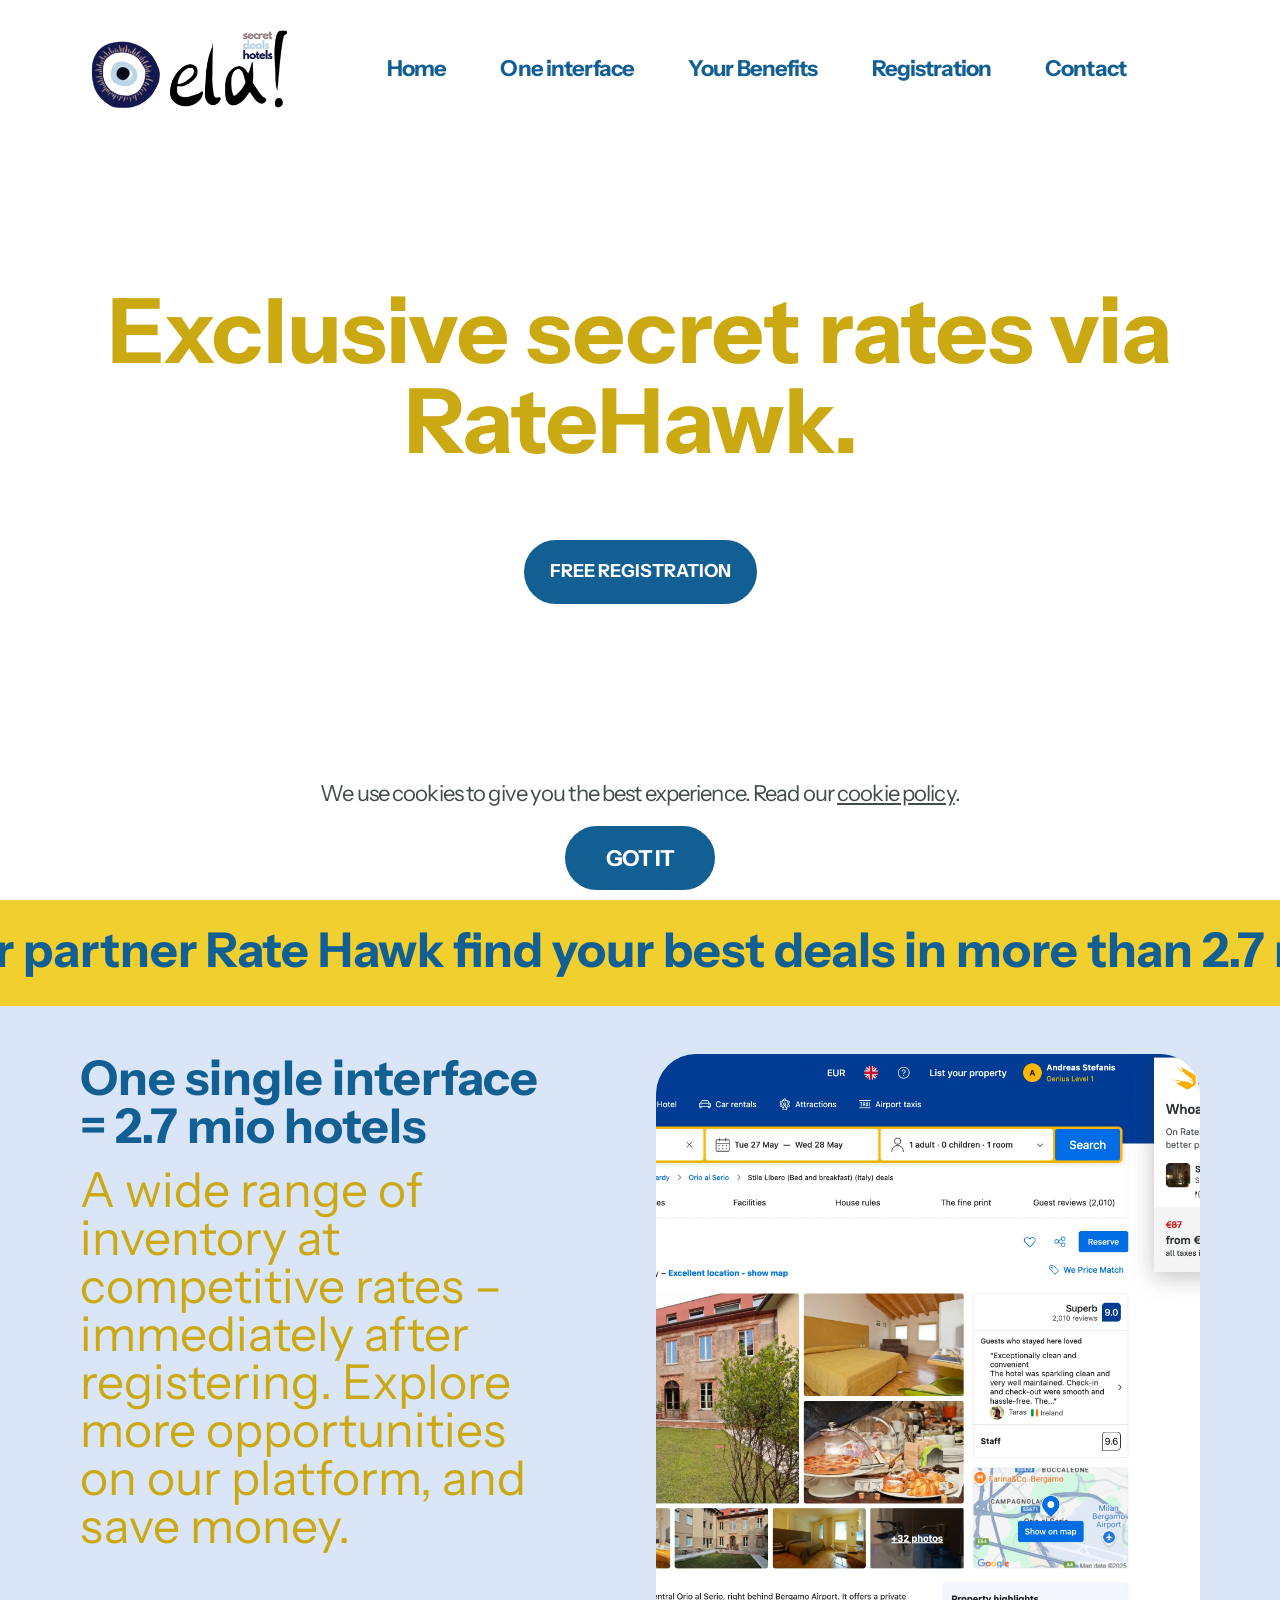
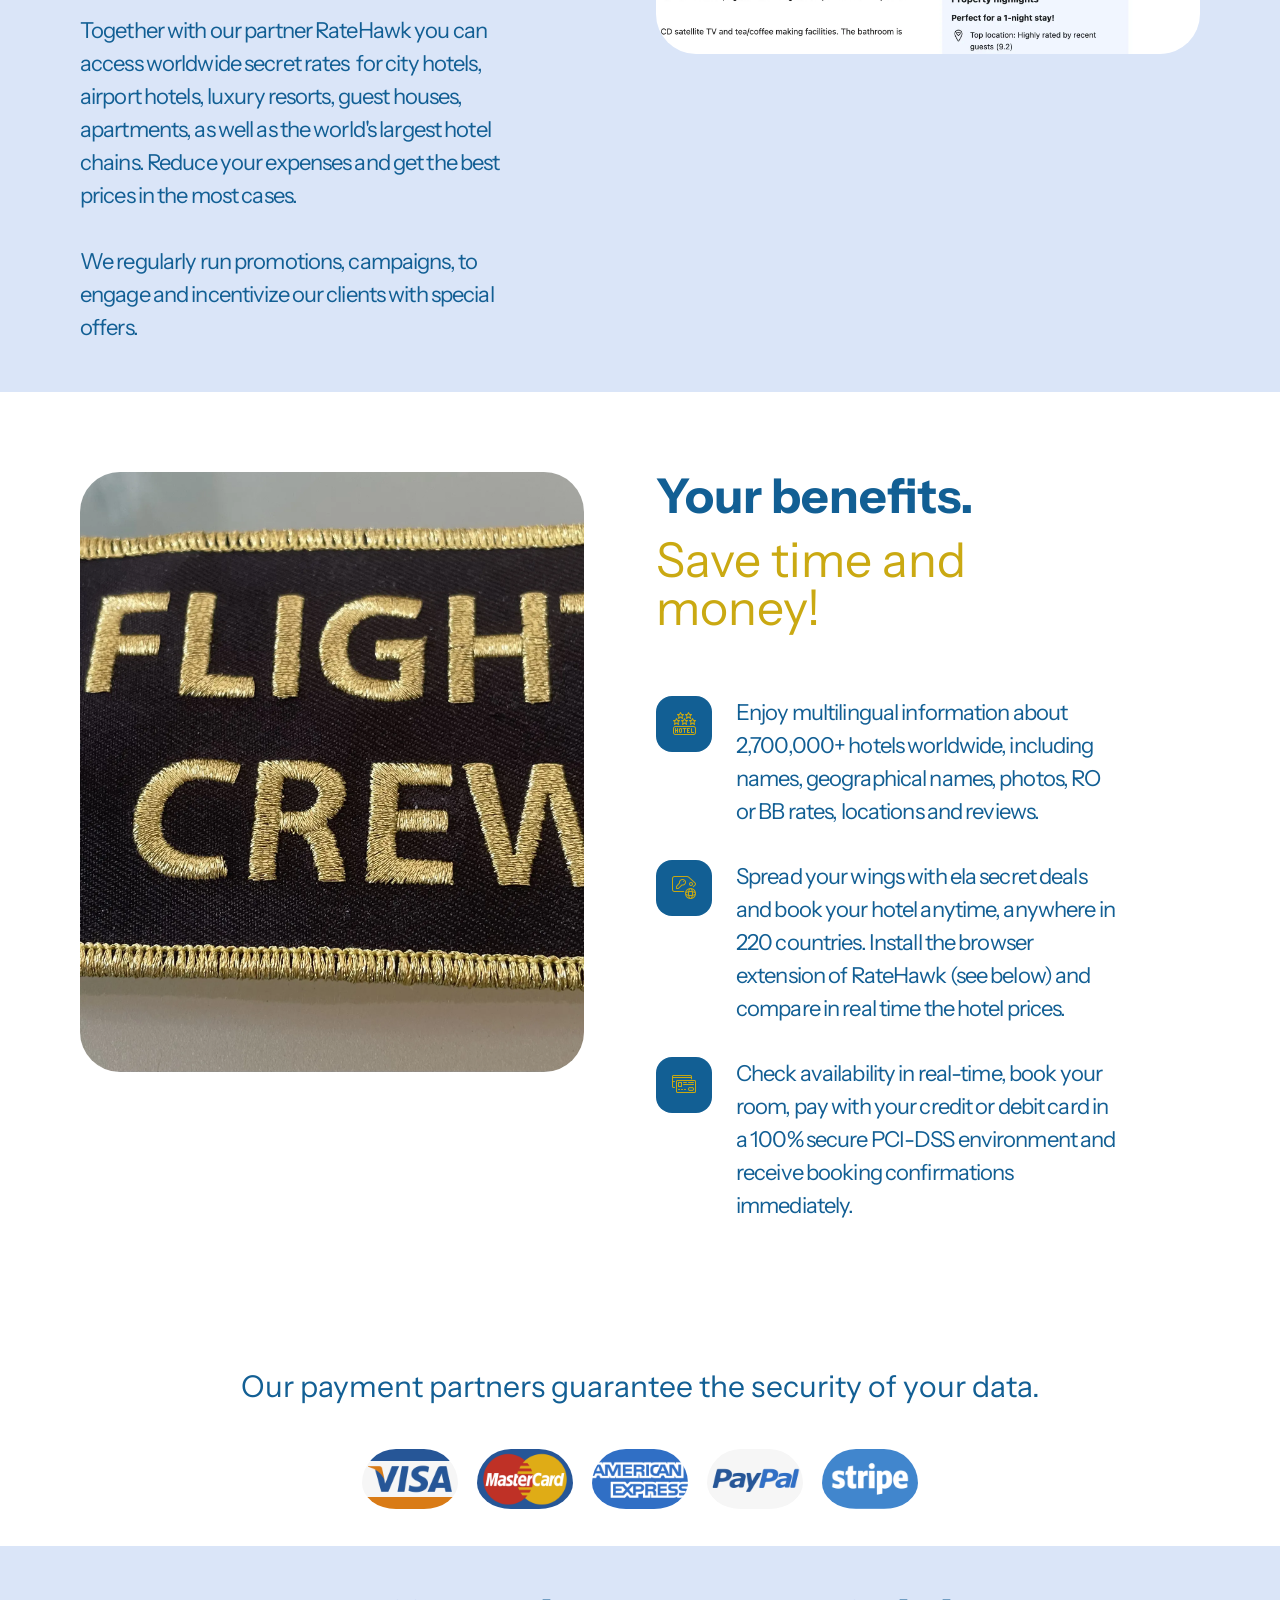
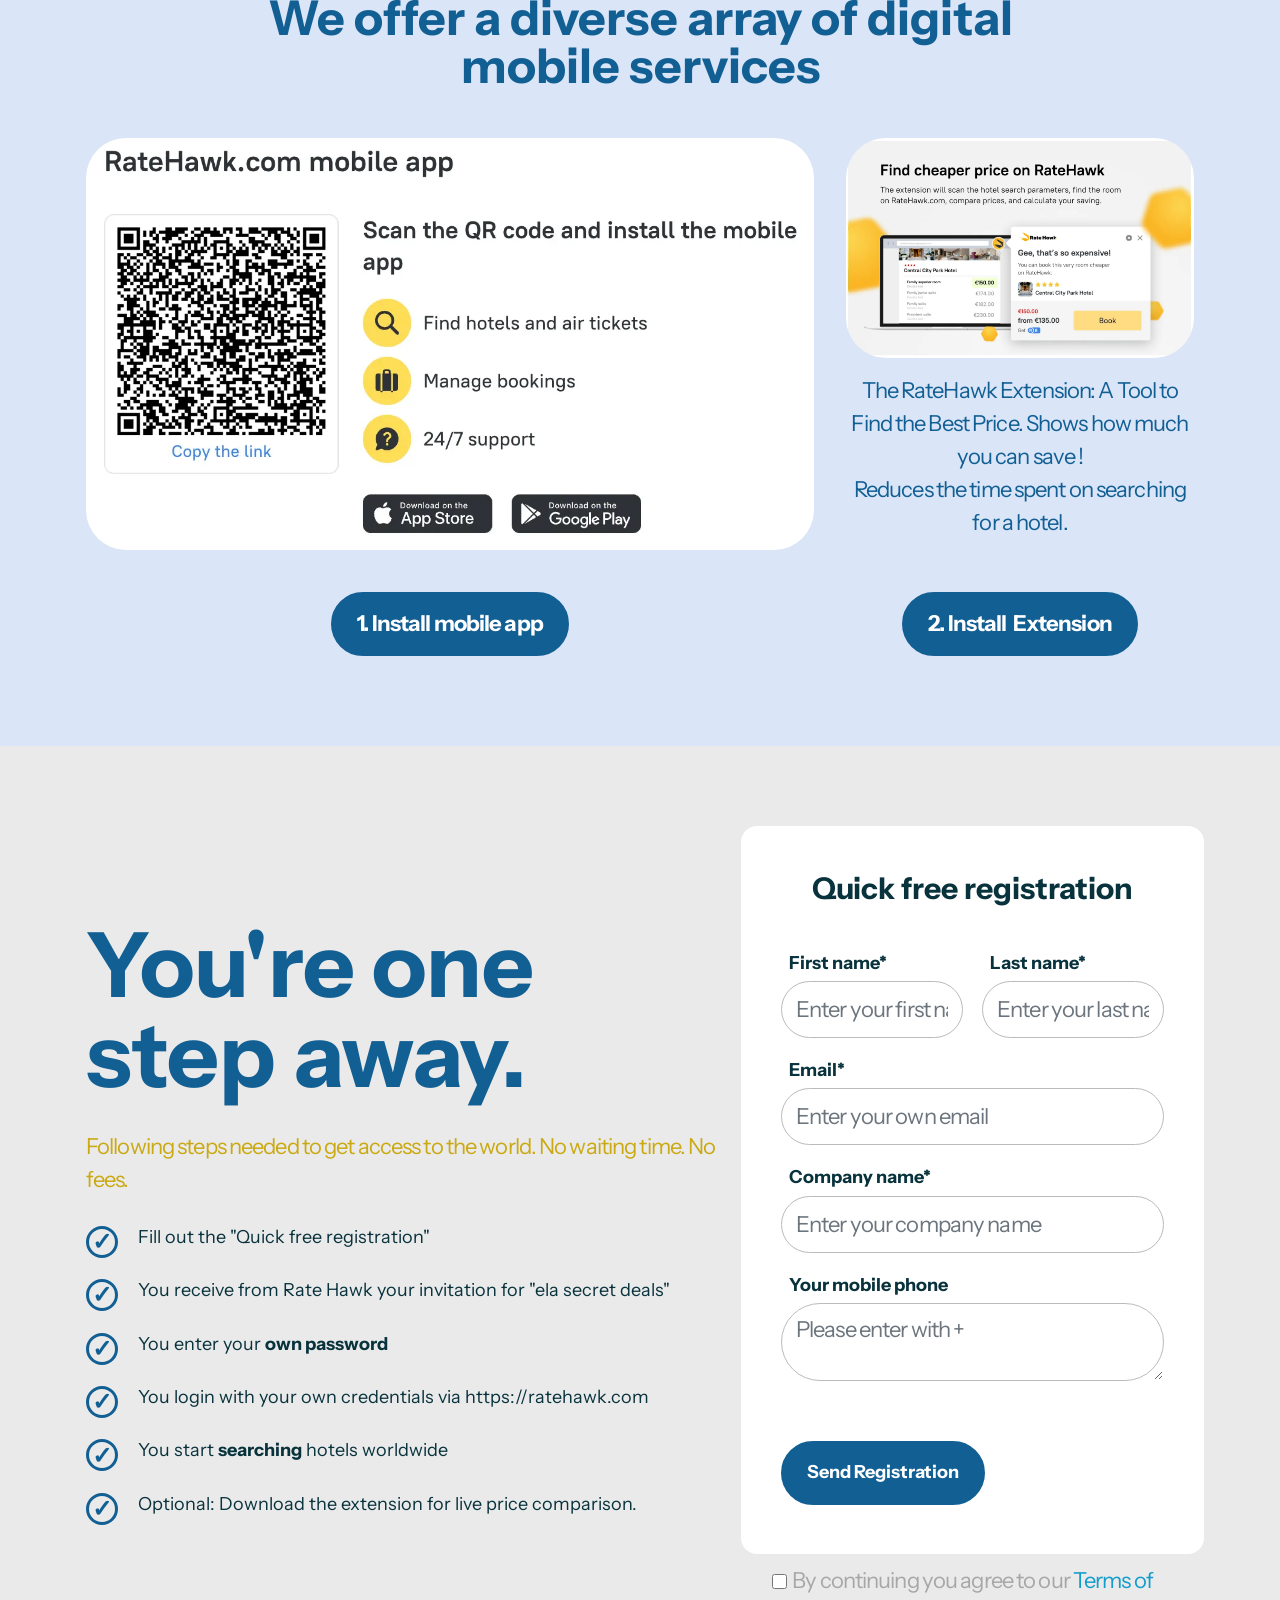
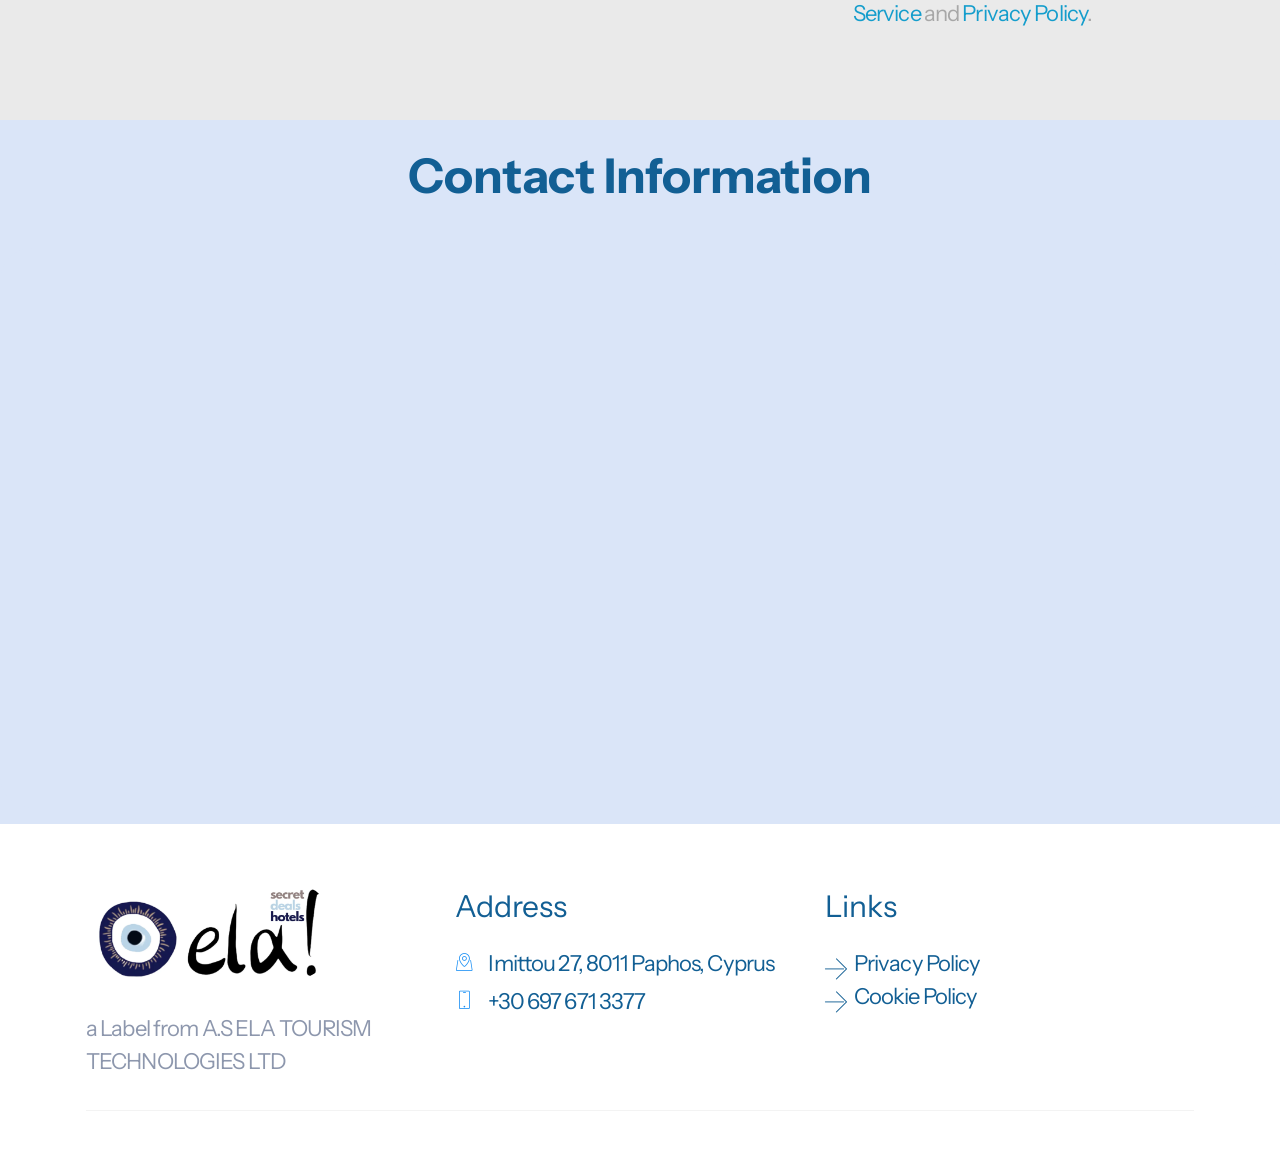
==== index.html @ 1c96da8f "create github pages" ====
<!DOCTYPE html>
<html  >
<head>
  
  <meta charset="UTF-8">
  <meta http-equiv="X-UA-Compatible" content="IE=edge">
  
  <meta name="viewport" content="width=device-width, initial-scale=1, minimum-scale=1">
  <link rel="shortcut icon" href="assets/images/secret-deals-hotels-logo.webp" type="image/x-icon">
  <meta name="description" content="">
  
  
  <title>ela secret deals hotels worldwide</title>
  <link rel="stylesheet" href="assets/web/assets/mobirise-icons/mobirise-icons.css">
  <link rel="stylesheet" href="assets/icon54/style.css">
  <link rel="stylesheet" href="assets/icon54-v3/style.css">
  <link rel="stylesheet" href="assets/bootstrap/css/bootstrap.min.css">
  <link rel="stylesheet" href="assets/bootstrap/css/bootstrap-grid.min.css">
  <link rel="stylesheet" href="assets/bootstrap/css/bootstrap-reboot.min.css">
  <link rel="stylesheet" href="assets/web/assets/gdpr-plugin/gdpr-styles.css">
  <link rel="stylesheet" href="assets/animatecss/animate.css">
  <link rel="stylesheet" href="assets/smart-cart/minicart-theme.css">
  <link rel="stylesheet" href="assets/dropdown/css/style.css">
  <link rel="stylesheet" href="assets/socicon/css/styles.css">
  <link rel="stylesheet" href="assets/theme/css/style.css">
  <link rel="preload" href="https://fonts.googleapis.com/css?family=Instrument+Sans:400,500,600,700,400i,500i,600i,700i&display=swap" as="style" onload="this.onload=null;this.rel='stylesheet'">
  <noscript><link rel="stylesheet" href="https://fonts.googleapis.com/css?family=Instrument+Sans:400,500,600,700,400i,500i,600i,700i&display=swap"></noscript>
  <link rel="preload" as="style" href="assets/mobirise/css/mbr-additional.css?v=lLW50v"><link rel="stylesheet" href="assets/mobirise/css/mbr-additional.css?v=lLW50v" type="text/css">

  
  
  

</head>
<body>
  
  <section data-bs-version="5.1" class="menu menu01 smartm5 cid-tMfdLfjybC" once="menu" id="menu01-0">

    

    <nav class="navbar navbar-dropdown navbar-fixed-top navbar-expand-lg">
        <div class="menu_box container-fluid">
            <div class="navbar-brand d-flex">
                <span class="navbar-logo">
                    <a href="index.html#top">
                        <img src="assets/images/secret-deals-hotels-logo.webp" alt="" style="height: 5.3rem;">
                    </a>
                </span>
                
                <button class="navbar-toggler" type="button" data-toggle="collapse" data-bs-toggle="collapse" data-target="#navbarSupportedContent" data-bs-target="#navbarSupportedContent" aria-controls="navbarNavAltMarkup" aria-expanded="false" aria-label="Toggle navigation">
                    <div class="hamburger">
                        <span></span>
                        <span></span>
                        <span></span>
                        <span></span>
                    </div>
                </button>
            </div>
            <div class="collapse navbar-collapse" id="navbarSupportedContent">
                <ul class="navbar-nav nav-dropdown nav-right" data-app-modern-menu="true"><li class="nav-item"><a class="nav-link link text-primary display-7" href="index.html#top">Home</a></li>
                    <li class="nav-item"><a class="nav-link link text-primary display-7" href="index.html#article05-8">One interface</a></li>
                    <li class="nav-item"><a class="nav-link link text-primary display-7" href="index.html#features04-4">Your Benefits</a></li><li class="nav-item"><a class="nav-link link text-primary display-7" href="index.html#form1-1h">Registration</a></li>
                    <li class="nav-item"><a class="nav-link link text-primary display-7" href="index.html#contacts03-4">Contact</a></li></ul>
                

                
            </div>
            
        </div>
    </nav>
</section>

<section data-bs-version="5.1" class="header01 smartm5 cid-tMfdLsuvtK mbr-fullscreen" data-bg-video="https://vimeo.com/428046504" id="header01-1">
    

    <div class="mbr-fallback-image disabled"></div>
    

    <div class="container-fluid">
        <div class="row">
            <div class="col-12">
                <div class="title-wrapper">
                    
                    <h1 class="mbr-section-title mbr-fonts-style display-1"><strong>Exclusive secret rates via RateHawk.&nbsp;</strong></h1>
                    
                    <div class="mbr-section-btn"><a class="btn btn-primary display-4" href="index.html#form1-1h"><font face="Socicon"><br></font>FREE REGISTRATION</a></div>
                </div>
            </div>
        </div>
    </div>
</section>

<section data-bs-version="5.1" class="features06 animatem5 cid-uLLPBBoVuZ" id="features06-a">
    

    
    <div class="container-fluid">

        <div class="loop-container">
            <div class="item display-2" data-linewords="→ via our partner Rate Hawk find your best deals in more than 2.7 million hotels worldwide and save money and time." data-direction="-1" data-speed="0.07"></div>
            <div class="item display-2" data-linewords="→ via our partner Rate Hawk find your best deals in more than 2.7 million hotels worldwide and save money and time." data-direction="-1" data-speed="0.07"></div>
        </div>

    </div>
</section>

<section data-bs-version="5.1" class="article05 smartm5 cid-tMfdVrhJ6D mbr-fullscreen" id="article05-8">
    

    
    

    <div class="container-fluid">
        <div class="row">
            <div class="col-12 col-lg-6">
                <div class="content-wrapper">
                    <h2 class="mbr-section-title mbr-fonts-style display-2">
                        <strong>One single interface = 2.7 mio hotels</strong></h2>
                    <h3 class="mbr-section-subtitle mbr-fonts-style display-2">A wide range of inventory at competitive rates – immediately after registering. Explore more opportunities on our platform, and save money.&nbsp;</h3>
                    <p class="mbr-text mbr-fonts-style display-7">Together with our partner RateHawk you can access worldwide secret rates&nbsp; for city hotels, airport hotels, luxury resorts, guest houses, apartments, as well as the world's largest hotel chains. Reduce your expenses and get the best prices in the most cases.<br><br>We regularly run promotions, campaigns, to engage and incentivize our clients with special offers.<br></p>
                    
                </div>
            </div>
            <div class="col-12 col-lg-6">
                <div class="image-wrapper">
                    <img src="assets/images/compare-rates.webp" alt="">
                </div>
            </div>
        </div>
    </div>
</section>

<section data-bs-version="5.1" class="article06 smartm5 cid-tMfdQnt0C7" id="features04-4">
    

    
    

    <div class="container-fluid">
        <div class="row">
            <div class="col-12 col-lg-6">
                <div class="image-wrapper">
                    <img src="assets/images/flight-crew1.webp" alt="">
                </div>
            </div>
            <div class="col-12 col-lg-6">
                <div class="content-wrapper">
                    <div class="title-wrapper">
                        <h2 class="mbr-section-title mbr-fonts-style display-2">
                            <strong>Your benefits.</strong></h2>
                        <h3 class="mbr-section-subtitle mbr-fonts-style display-2">
                            Save time and money!</h3>
                    </div>
                    <div class="items-wrapper">
                        <div class="item features-without-image item-mb">
                            <div class="item-wrapper">
                                <div class="card-box">
                                    <div class="iconfont-wrapper">
                                        <span class="mbr-iconfont icon54-v1-starhotel1"></span>
                                    </div>
                                    <p class="card-text mbr-fonts-style display-7">
                                        Enjoy multilingual information about 2,700,000+ hotels worldwide, including names, geographical names, photos, RO or BB rates, locations and reviews.</p>
                                </div>
                            </div>
                        </div>
                        <div class="item features-without-image item-mb">
                            <div class="item-wrapper">
                                <div class="card-box">
                                    <div class="iconfont-wrapper">
                                        <span class="mbr-iconfont icon54-v3-global-key-tag"></span>
                                    </div>
                                    <p class="card-text mbr-fonts-style display-7">Spread your wings with ela secret deals and book your hotel anytime, anywhere in 220 countries. Install the browser extension of RateHawk (see below) and compare in real time the hotel prices.</p>
                                </div>
                            </div>
                        </div>
                        <div class="item features-without-image item-mb">
                            <div class="item-wrapper">
                                <div class="card-box">
                                    <div class="iconfont-wrapper">
                                        <span class="mbr-iconfont mbri-credit-card"></span>
                                    </div>
                                    <p class="card-text mbr-fonts-style display-7">
                                        Check availability in real-time, book your room, pay with your credit or debit card in a 100% secure PCI-DSS environment and receive booking confirmations immediately.&nbsp;</p>
                                </div>
                            </div>
                        </div>
                    </div>
                </div>
            </div>
        </div>
    </div>
</section>

<section data-bs-version="5.1" class="cid-uLOOYKIq51" id="info4-g">

    
    


    
    <div class="container">
        <div class="row justify-content-center">
            <div class="col-12 col-md-12">
                <h3 class="mbr-section-subtitle mbr-fonts-style pb-2 mbr-light align-center display-5 pb-4">Our payment partners guarantee the security of your data.</h3>
                
            </div>

            <div class="col-12 col-md-12">
                <div class="row justify-content-center">
                    <ul class="list-inline align-center">
                        <li class="list-inline-item">
                            <img src="assets/images/visa.webp" alt="Visa">
                        </li>
                        <li class="list-inline-item">
                            <img src="assets/images/master-card.webp" alt="Master Card">
                        </li>
                        <li class="list-inline-item">
                            <img src="assets/images/american-express.webp" alt="American Express">
                        </li>
                        <li class="list-inline-item">
                            <img src="assets/images/paypal.webp" alt="Pay Pal">
                        </li>
                        
                        
                        
                        
                        
                        <li class="list-inline-item">
                            <img src="assets/images/stripe.webp" alt="Stripe">
                        </li>
                        
                        
                        
                    
                    </ul>
                </div>
            </div>
        </div>
    </div>
</section>

<section data-bs-version="5.1" class="features12 cid-uLLVJMUxxR" id="features012-e">
	
	
	<div class="container">
		<div class="row justify-content-center">
			<div class="col-12 content-head">
				<div class="mbr-section-head mb-5">
					<h4 class="mbr-section-title mbr-fonts-style align-center mb-0 display-2"><strong>We offer a diverse array of digital mobile services</strong></h4>
					
				</div>
			</div>
		</div>
		<div class="row mb-4">
			<div class="item features-image col-12 col-md-6 col-lg-8">
				<div class="item-wrapper">
					<div class="item-img mb-3 img-big">
						<img src="assets/images/qr-code-mobile-ratehawk-1.webp" alt="" title="">
					</div>
					<div class="item-content align-center">
						<h5 class="item-title mbr-fonts-style mb-3 display-7"></h5>
						
						
						<div class="mbr-section-btn item-footer"><a href="https://rthwk.onelink.me/ywcH?deep_link_value=ratehawk%3A%2F%2Fauthorization%3Fauth_token%3DeyJ0eXAiOiJKV1QiLCJhbGciOiJIUzI1NiJ9.eyJpYXQiOjE3NDc3NjE1NDQsInVzZXJfaWQiOjM0NjM1MTEwNywiZXhwIjoxNzQ3NzYyNDQ0LCJpc3MiOiJvc3Ryb3RhIn0.oaMPZz-0e22vxdGTD1jf2HkdkhtXDbrCZT0h57bwz3M&pid=brand&af_channel=installs_from_site&c=qr_code_banner&af_siteid=ratehawk&af_sub_siteid=header" class="btn item-btn btn-primary display-7" target="_blank">1. Install mobile app</a></div>
					</div>
				</div>
			</div>
			<div class="item features-image col-12 col-md-6 col-lg-4">
				<div class="item-wrapper">
					<div class="item-img mb-3">
						<img src="assets/images/findthe-best-price-ratehawk.webp" alt="" title="">
					</div>
					<div class="item-content align-center">
						<h5 class="item-title mbr-fonts-style mb-3 display-7">The RateHawk Extension: A Tool to Find the Best Price. Shows how much you can save !<br>Reduces the time spent on searching for a hotel.</h5>
						
						
						<div class="mbr-section-btn item-footer"><a href="https://chromewebstore.google.com/detail/ratehawk-—-earn-more-on-h/jndgihbbbhdhfpeipdddleinidfmkchi?m=7773" class="btn item-btn btn-primary display-7" target="_blank">2. Install&nbsp; Extension</a></div>
					</div>
				</div>
			</div>
		</div>
	</div>
</section>

<section data-bs-version="5.1" class="form1 elevatem5 cid-uLVfzQ3hIv" id="form1-1h">

    

    
    

    <div class="container">
        <div class="row">
            <div class="col-12 col-lg-7">
                <div class="list-wrapper">
                    <div class="text-wrap">
                        <h2 class="mbr-title mbr-fonts-style display-1">
                            <strong>You're one step away.</strong></h2>
                        <p class="mbr-text mbr-fonts-style display-7">Following steps needed to get access to the world. No waiting time. No fees.</p>
                    </div>
                    <div class="list-wrap">
                        <ul class="list mbr-fonts-style display-4">
                            <li class="item-wrap">Fill out the "Quick free registration"</li>
                            <li class="item-wrap">You receive from Rate Hawk your invitation for "ela secret deals"</li>
                            <li class="item-wrap">You enter your <strong>own password</strong></li>
                            <li class="item-wrap">You login with your own credentials via https://ratehawk.com</li>
                            <li class="item-wrap">You start <strong>searching</strong> hotels worldwide</li><li class="item-wrap">Optional: Download the extension for live price comparison.</li>
                        </ul>
                    </div>
                </div>
            </div>
            <div class="col-12 col-lg-5 mx-auto mbr-form" data-form-type="formoid">
                <form action="https://mobirise.eu/" method="POST" class="mbr-form form-with-styler" data-form-title="Form Name"><input type="hidden" name="email" data-form-email="true" value="h5No60W8J+gv3obBfpaY24CccTJJ2AfGH+ZRHnKUPPvkRLr/7Ip3Mr1uG6Z47RrSmAJTYLYWxkXpVSCpm9cBTD9RNfiP1Cd2Okhw3BokVHIRadE6sYDbS/Hpv3DzGV2h.znXHue3nWA5j7nCfce8PN9z9fYztpIftNG3DxKJhQQFwlBr3HWWGpVmp9UNdnxm1NrdJEZy2/SQj7CR9U2lfP8Iq9xkSTlFciKbtYbeuoHh+MNXLj3fod7otEnU3hdG4">
                    <div class="row">
                        <div hidden="hidden" data-form-alert="" class="alert alert-success col-12">Thanks for filling out
                            the registration form! Your registration has been successfully! You can close now this mask.

In some minutes your will receive in your Email a message from our partner Rate Hawk to create your own password for ela secret deals account. 

Please following next instructions:

1. You enter your own password
2. You login with your own credentials via https://ratehawk.com
3. You start searching hotels worldwide

Optional: Download the extension for live price comparison.

We hope you will enjoy your journey!
Best regards

Your Team from ela Secret deals &amp; Rate Hawk!</div>
                        <div hidden="hidden" data-form-alert-danger="" class="alert alert-danger col-12"> Oops...! some
                            problem!
                        </div>
                    </div>
                    <div class="dragArea row">
                        <div class="col-12">
                            <h3 class="mbr-section-title mbr-fonts-style display-5">
                                <strong>Quick free registration</strong></h3>
                        </div>
                        <div class="col-lg-6 col-md-12 col-sm-12 form-group mb-3" data-for="text">
                            <label for="text-form1-1h" class="form-control-label mbr-fonts-style display-4"><strong>First name*</strong></label>
                            <input type="text" name="text" placeholder="Enter your first name" data-form-field="text" class="form-control display-7" value="" id="text-form1-1h">
                        </div>
                        <div data-for="text1" class="col-lg-6 col-md-12 col-sm-12 form-group mb-3">
                            <label for="text1-form1-1h" class="form-control-label mbr-fonts-style display-4"><strong>Last name*</strong></label>
                            <input type="text" name="text1" placeholder="Enter your last name" data-form-field="text1" class="form-control display-7" value="" id="text1-form1-1h">
                        </div>
                        <div data-for="email" class="col-lg-12 col-md-12 col-sm-12 form-group mb-3">
                            <label for="email-form1-1h" class="form-control-label mbr-fonts-style display-4"><strong>Email*</strong></label>
                            <input type="email" name="email" placeholder="Enter your own email" data-form-field="email" class="form-control display-7" value="" id="email-form1-1h">
                        </div>
                        <div data-for="text2" class="col-lg-12 col-md-12 col-sm-12 form-group mb-3">
                            <label for="text2-form1-1h" class="form-control-label mbr-fonts-style display-4"><strong>Company name*</strong></label>
                            <input type="text" name="text2" placeholder="Enter your company name" data-form-field="text" class="form-control display-7" value="" id="text2-form1-1h">
                        </div>
                        
                        <div class="col-lg-12 col-md-12 col-sm-12 form-group mb-3" data-for="textarea">
                            <label for="textarea-form1-1h" class="form-control-label mbr-fonts-style display-4"><strong>Your mobile phone</strong></label>
                            <textarea name="textarea" placeholder="Please enter with +" data-form-field="textarea" class="form-control display-7" id="textarea-form1-1h"></textarea>
                        </div>
                        <div class="col-12 col-md-auto mbr-section-btn"><button type="submit" class="btn btn-primary display-4">Send Registration</button></div>
                    </div>
                <span class="gdpr-block">
<label>
<span class="textGDPR display-7" style="color: #a7a7a7"><input type="checkbox" name="gdpr" id="gdpr-form1-1h" required="">By continuing you agree to our <a style="color: #149dcc; text-decoration: none;" href="terms.html">Terms of Service</a> and <a style="color: #149dcc; text-decoration: none;" href="policy.html">Privacy Policy</a>.</span>
</label>
</span></form>
            </div>
        </div>
    </div>
</section>

<section data-bs-version="5.1" class="contacts03 map2 cid-uLLcw58jko" id="contacts03-4">
	
	
	
	<div>
		<div class="row justify-content-center">
			<div class="col-12 content-head">
				<div class="mbr-section-head mb-5">
					<h3 class="mbr-section-title mbr-fonts-style align-center mb-0 display-2"><strong>
							Contact Information</strong></h3>
					
				</div>
			</div>
			
		</div>
		<div class="google-map"><iframe frameborder="0" style="border:0" src="https://www.google.com/maps/embed?pb=!1m18!1m12!1m3!1d819.2982519744854!2d32.42894805456382!3d34.77591612641355!2m3!1f0!2f0!3f0!3m2!1i1024!2i768!4f13.1!3m3!1m2!1s0x14e7068a24c92d05%3A0xd074e91bd54784e3!2sImittou%2C%20Paphos%208011%2C%20Cyprus!5e0!3m2!1sen!2sde!4v1701728357514!5m2!1sen!2sde" allowfullscreen=""></iframe></div>
	</div>
</section>

<section data-bs-version="5.1" class="footer3 businessm4_footer3 cid-uLOVisiezk" id="footer3-j">

	

	

	<div class="container">
		<div class="media-container-row content text-white">
			<div class="col-12 col-lg-4 col-md-4">
				<div class="media-wrap">
					<a href="https://secret-deals-hotels.com">
						<img src="assets/images/secret-deals-hotels-logo.webp" alt="">
					</a>
				</div>
				<p class="mbr-fonts-style mbr-black logo-subtitle display-7">a Label from A.S ELA TOURISM TECHNOLOGIES LTD</p>
			</div>
			<div class="col-12 col-lg-3 mbr-fonts-style mbr-black col-lg-4 col-md-4">
				<h5 class="pb-3 column-title display-5">Address</h5>
				<div class="contact-list display-7">
					
					
				<div class="list-item">
						<span class="mbr-iconfont mbri-map-pin"></span>
						<p>Imittou 27, 8011 Paphos, Cyprus</p>
					</div><div class="list-item">
						<span class="mbr-iconfont mbri-mobile"></span>
						<p>+30 697 671 3377<br></p>
					</div></div>
			</div>
			<div class="col-12 col-lg-3 mbr-fonts-style mbr-black col-lg-4 col-md-4">
				<h5 class="pb-3 column-title display-5">
					Links
				</h5>
				<div class="mbr-text mbr-fonts-style display-7">
					<ul class="list">
						<li><a href="page2.html#header01-19" class="text-primary">Privacy Policy</a></li>
						<li><a href="page1.html#header01-m" class="text-primary">Cookie Policy</a></li>
					</ul>
				</div>
			</div>
			
		</div>

		<div class="footer-lower">
			<div class="media-container-row">
				<div class="col-sm-12">
					<hr>
				</div>
			</div>
			<div class="media-container-row mbr-black">
				<div class="col-sm-6 copyright">
					<p class="mbr-fonts-style display-7">
						© Copyright 2025 - VAT: CY600420170, All Rights Reserved
					</p>
				</div>
				<div class="col-md-6">
					
				</div>
			</div>
		</div>
	</div>
</section>


<script src="assets/bootstrap/js/bootstrap.bundle.min.js"></script>
  <script src="assets/web/assets/cookies-alert-plugin/cookies-alert-core.js"></script>
  <script src="assets/web/assets/cookies-alert-plugin/cookies-alert-script.js"></script>
  <script src="assets/smoothscroll/smooth-scroll.js"></script>
  <script src="assets/ytplayer/index.js"></script>
  <script src="assets/smart-cart/minicart.js"></script>
  <script src="assets/smart-cart/minicart-customizer.js"></script>
  <script src="assets/dropdown/js/navbar-dropdown.js"></script>
  <script src="assets/vimeoplayer/player.js"></script>
  <script src="assets/theme/js/script.js"></script>
  <script src="assets/formoid/formoid.min.js"></script>
  
  
  
<input name="cookieData" type="hidden" data-cookie-cookiesAlertType='false' data-cookie-customDialogSelector='null' data-cookie-colorText='#424a4d' data-cookie-colorBg='rgb(255, 255, 255)' data-cookie-opacityOverlay='0' data-cookie-bgOpacity='100' data-cookie-textButton='GOT IT' data-cookie-rejectText='REJECT' data-cookie-colorButton='#125f94' data-cookie-rejectColor='#ffffff' data-cookie-colorLink='#424a4d' data-cookie-underlineLink='true' data-cookie-text="We use cookies to give you the best experience. Read our <a href='privacy.html'>cookie policy</a>.">
   <div id="scrollToTop" class="scrollToTop mbr-arrow-up"><a style="text-align: center;"><i class="mbr-arrow-up-icon mbr-arrow-up-icon-cm cm-icon cm-icon-smallarrow-up"></i></a></div>
    <input name="animation" type="hidden">
  
</body>
</html>
---- assets/web/assets/mobirise-icons/mobirise-icons.css ----
@font-face {
  font-family: 'MobiriseIcons';
  src:  url('mobirise-icons.eot?spat4u');
  src:  url('mobirise-icons.eot?spat4u#iefix') format('embedded-opentype'),
    url('mobirise-icons.ttf?spat4u') format('truetype'),
    url('mobirise-icons.woff?spat4u') format('woff'),
    url('mobirise-icons.svg?spat4u#MobiriseIcons') format('svg');
  font-weight: normal;
  font-style: normal;
  font-display: swap;
}

[class^="mbri-"], [class*=" mbri-"] {
  /* use !important to prevent issues with browser extensions that change fonts */
  font-family: MobiriseIcons !important;
  speak: none;
  font-style: normal;
  font-weight: normal;
  font-variant: normal;
  text-transform: none;
  line-height: 1;

  /* Better Font Rendering =========== */
  -webkit-font-smoothing: antialiased;
  -moz-osx-font-smoothing: grayscale;
}

.mbri-add-submenu:before {
  content: "\e900";
}
.mbri-alert:before {
  content: "\e901";
}
.mbri-align-center:before {
  content: "\e902";
}
.mbri-align-justify:before {
  content: "\e903";
}
.mbri-align-left:before {
  content: "\e904";
}
.mbri-align-right:before {
  content: "\e905";
}
.mbri-android:before {
  content: "\e906";
}
.mbri-apple:before {
  content: "\e907";
}
.mbri-arrow-down:before {
  content: "\e908";
}
.mbri-arrow-next:before {
  content: "\e909";
}
.mbri-arrow-prev:before {
  content: "\e90a";
}
.mbri-arrow-up:before {
  content: "\e90b";
}
.mbri-bold:before {
  content: "\e90c";
}
.mbri-bookmark:before {
  content: "\e90d";
}
.mbri-bootstrap:before {
  content: "\e90e";
}
.mbri-briefcase:before {
  content: "\e90f";
}
.mbri-browse:before {
  content: "\e910";
}
.mbri-bulleted-list:before {
  content: "\e911";
}
.mbri-calendar:before {
  content: "\e912";
}
.mbri-camera:before {
  content: "\e913";
}
.mbri-cart-add:before {
  content: "\e914";
}
.mbri-cart-full:before {
  content: "\e915";
}
.mbri-cash:before {
  content: "\e916";
}
.mbri-change-style:before {
  content: "\e917";
}
.mbri-chat:before {
  content: "\e918";
}
.mbri-clock:before {
  content: "\e919";
}
.mbri-close:before {
  content: "\e91a";
}
.mbri-cloud:before {
  content: "\e91b";
}
.mbri-code:before {
  content: "\e91c";
}
.mbri-contact-form:before {
  content: "\e91d";
}
.mbri-credit-card:before {
  content: "\e91e";
}
.mbri-cursor-click:before {
  content: "\e91f";
}
.mbri-cust-feedback:before {
  content: "\e920";
}
.mbri-database:before {
  content: "\e921";
}
.mbri-delivery:before {
  content: "\e922";
}
.mbri-desktop:before {
  content: "\e923";
}
.mbri-devices:before {
  content: "\e924";
}
.mbri-down:before {
  content: "\e925";
}
.mbri-download:before {
  content: "\e989";
}
.mbri-drag-n-drop:before {
  content: "\e927";
}
.mbri-drag-n-drop2:before {
  content: "\e928";
}
.mbri-edit:before {
  content: "\e929";
}
.mbri-edit2:before {
  content: "\e92a";
}
.mbri-error:before {
  content: "\e92b";
}
.mbri-extension:before {
  content: "\e92c";
}
.mbri-features:before {
  content: "\e92d";
}
.mbri-file:before {
  content: "\e92e";
}
.mbri-flag:before {
  content: "\e92f";
}
.mbri-folder:before {
  content: "\e930";
}
.mbri-gift:before {
  content: "\e931";
}
.mbri-github:before {
  content: "\e932";
}
.mbri-globe:before {
  content: "\e933";
}
.mbri-globe-2:before {
  content: "\e934";
}
.mbri-growing-chart:before {
  content: "\e935";
}
.mbri-hearth:before {
  content: "\e936";
}
.mbri-help:before {
  content: "\e937";
}
.mbri-home:before {
  content: "\e938";
}
.mbri-hot-cup:before {
  content: "\e939";
}
.mbri-idea:before {
  content: "\e93a";
}
.mbri-image-gallery:before {
  content: "\e93b";
}
.mbri-image-slider:before {
  content: "\e93c";
}
.mbri-info:before {
  content: "\e93d";
}
.mbri-italic:before {
  content: "\e93e";
}
.mbri-key:before {
  content: "\e93f";
}
.mbri-laptop:before {
  content: "\e940";
}
.mbri-layers:before {
  content: "\e941";
}
.mbri-left-right:before {
  content: "\e942";
}
.mbri-left:before {
  content: "\e943";
}
.mbri-letter:before {
  content: "\e944";
}
.mbri-like:before {
  content: "\e945";
}
.mbri-link:before {
  content: "\e946";
}
.mbri-lock:before {
  content: "\e947";
}
.mbri-login:before {
  content: "\e948";
}
.mbri-logout:before {
  content: "\e949";
}
.mbri-magic-stick:before {
  content: "\e94a";
}
.mbri-map-pin:before {
  content: "\e94b";
}
.mbri-menu:before {
  content: "\e94c";
}
.mbri-mobile:before {
  content: "\e94d";
}
.mbri-mobile2:before {
  content: "\e94e";
}
.mbri-mobirise:before {
  content: "\e94f";
}
.mbri-more-horizontal:before {
  content: "\e950";
}
.mbri-more-vertical:before {
  content: "\e951";
}
.mbri-music:before {
  content: "\e952";
}
.mbri-new-file:before {
  content: "\e953";
}
.mbri-numbered-list:before {
  content: "\e954";
}
.mbri-opened-folder:before {
  content: "\e955";
}
.mbri-pages:before {
  content: "\e956";
}
.mbri-paper-plane:before {
  content: "\e957";
}
.mbri-paperclip:before {
  content: "\e958";
}
.mbri-photo:before {
  content: "\e959";
}
.mbri-photos:before {
  content: "\e95a";
}
.mbri-pin:before {
  content: "\e95b";
}
.mbri-play:before {
  content: "\e95c";
}
.mbri-plus:before {
  content: "\e95d";
}
.mbri-preview:before {
  content: "\e95e";
}
.mbri-print:before {
  content: "\e95f";
}
.mbri-protect:before {
  content: "\e960";
}
.mbri-question:before {
  content: "\e961";
}
.mbri-quote-left:before {
  content: "\e962";
}
.mbri-quote-right:before {
  content: "\e963";
}
.mbri-refresh:before {
  content: "\e964";
}
.mbri-responsive:before {
  content: "\e965";
}
.mbri-right:before {
  content: "\e966";
}
.mbri-rocket:before {
  content: "\e967";
}
.mbri-sad-face:before {
  content: "\e968";
}
.mbri-sale:before {
  content: "\e969";
}
.mbri-save:before {
  content: "\e96a";
}
.mbri-search:before {
  content: "\e96b";
}
.mbri-setting:before {
  content: "\e96c";
}
.mbri-setting2:before {
  content: "\e96d";
}
.mbri-setting3:before {
  content: "\e96e";
}
.mbri-share:before {
  content: "\e96f";
}
.mbri-shopping-bag:before {
  content: "\e970";
}
.mbri-shopping-basket:before {
  content: "\e971";
}
.mbri-shopping-cart:before {
  content: "\e972";
}
.mbri-sites:before {
  content: "\e973";
}
.mbri-smile-face:before {
  content: "\e974";
}
.mbri-speed:before {
  content: "\e975";
}
.mbri-star:before {
  content: "\e976";
}
.mbri-success:before {
  content: "\e977";
}
.mbri-sun:before {
  content: "\e978";
}
.mbri-sun2:before {
  content: "\e979";
}
.mbri-tablet:before {
  content: "\e97a";
}
.mbri-tablet-vertical:before {
  content: "\e97b";
}
.mbri-target:before {
  content: "\e97c";
}
.mbri-timer:before {
  content: "\e97d";
}
.mbri-to-ftp:before {
  content: "\e97e";
}
.mbri-to-local-drive:before {
  content: "\e97f";
}
.mbri-touch-swipe:before {
  content: "\e980";
}
.mbri-touch:before {
  content: "\e981";
}
.mbri-trash:before {
  content: "\e982";
}
.mbri-underline:before {
  content: "\e983";
}
.mbri-unlink:before {
  content: "\e984";
}
.mbri-unlock:before {
  content: "\e985";
}
.mbri-up-down:before {
  content: "\e986";
}
.mbri-up:before {
  content: "\e987";
}
.mbri-update:before {
  content: "\e988";
}
.mbri-upload:before {
 content: "\e926"; 
}
.mbri-user:before {
  content: "\e98a";
}
.mbri-user2:before {
  content: "\e98b";
}
.mbri-users:before {
  content: "\e98c";
}
.mbri-video:before {
  content: "\e98d";
}
.mbri-video-play:before {
  content: "\e98e";
}
.mbri-watch:before {
  content: "\e98f";
}
.mbri-website-theme:before {
  content: "\e990";
}
.mbri-wifi:before {
  content: "\e991";
}
.mbri-windows:before {
  content: "\e992";
}
.mbri-zoom-out:before {
  content: "\e993";
}
.mbri-redo:before {
  content: "\e994";
}
.mbri-undo:before {
  content: "\e995";
}
---- assets/icon54/style.css ----
@font-face {
    font-family: 'icon54';
    src: url('fonts/icon54.eot?uf6sbu');
    src: url('fonts/icon54.eot?uf6sbu#iefix') format('embedded-opentype'),
        url('fonts/icon54.ttf?uf6sbu') format('truetype'),
        url('fonts/icon54.woff?uf6sbu') format('woff'),
        url('fonts/icon54.svg?uf6sbu#icon54') format('svg');
    font-weight: normal;
    font-style: normal;
}

[class^='icon54-v1-'],
[class*=' icon54-v1-'] {
    /* use !important to prevent issues with browser extensions that change fonts */
    font-family: 'icon54' !important;
    speak: none;
    font-style: normal;
    font-weight: normal;
    font-variant: normal;
    text-transform: none;
    line-height: 1;

    /* Better Font Rendering =========== */
    -webkit-font-smoothing: antialiased;
    -moz-osx-font-smoothing: grayscale;
}

.icon54-v1-add-bag::before {
    content: '\e900';
}
.icon54-v1-add-cart2::before {
    content: '\e901';
}
.icon54-v1-add-chat1::before {
    content: '\e902';
}
.icon54-v1-add-chat2::before {
    content: '\e903';
}
.icon54-v1-add-chat3::before {
    content: '\e904';
}
.icon54-v1-bitcoin-bag::before {
    content: '\e905';
}
.icon54-v1-bitcoin-cart::before {
    content: '\e906';
}
.icon54-v1-cart::before {
    content: '\e907';
}
.icon54-v1-char-search2::before {
    content: '\e908';
}
.icon54-v1-chat-1::before {
    content: '\e909';
}
.icon54-v1-chat-2::before {
    content: '\e90a';
}
.icon54-v1-chat-3::before {
    content: '\e90b';
}
.icon54-v1-chat-bubble1::before {
    content: '\e90c';
}
.icon54-v1-chat-bubble2::before {
    content: '\e90d';
}
.icon54-v1-chat-bubble4::before {
    content: '\e90e';
}
.icon54-v1-chat-bubble5::before {
    content: '\e90f';
}
.icon54-v1-chat-buble3::before {
    content: '\e910';
}
.icon54-v1-chat-delete1::before {
    content: '\e911';
}
.icon54-v1-chat-delete2::before {
    content: '\e912';
}
.icon54-v1-chat-delete3::before {
    content: '\e913';
}
.icon54-v1-chat-error1::before {
    content: '\e914';
}
.icon54-v1-chat-error2::before {
    content: '\e915';
}
.icon54-v1-chat-error3::before {
    content: '\e916';
}
.icon54-v1-chat-help1::before {
    content: '\e917';
}
.icon54-v1-chat-help2::before {
    content: '\e918';
}
.icon54-v1-chat-help3::before {
    content: '\e919';
}
.icon54-v1-chat-remouve1::before {
    content: '\e91a';
}
.icon54-v1-chat-remouve2::before {
    content: '\e91b';
}
.icon54-v1-chat-remouve3::before {
    content: '\e91c';
}
.icon54-v1-chat-search1::before {
    content: '\e91d';
}
.icon54-v1-chat-search3::before {
    content: '\e91e';
}
.icon54-v1-chat-settings1::before {
    content: '\e91f';
}
.icon54-v1-chat-settings2::before {
    content: '\e920';
}
.icon54-v1-chat-settings3::before {
    content: '\e921';
}
.icon54-v1-chat-user1::before {
    content: '\e922';
}
.icon54-v1-chat-user2::before {
    content: '\e923';
}
.icon54-v1-chat-user3::before {
    content: '\e924';
}
.icon54-v1-chat-user4::before {
    content: '\e925';
}
.icon54-v1-check-out::before {
    content: '\e926';
}
.icon54-v1-clear-bag::before {
    content: '\e927';
}
.icon54-v1-clear-cart2::before {
    content: '\e928';
}
.icon54-v1-conference-chat::before {
    content: '\e929';
}
.icon54-v1-conference-speach::before {
    content: '\e92a';
}
.icon54-v1-credit-card::before {
    content: '\e92b';
}
.icon54-v1-cuppon::before {
    content: '\e92c';
}
.icon54-v1-dismiss-bag::before {
    content: '\e92d';
}
.icon54-v1-dismiss-cart::before {
    content: '\e92e';
}
.icon54-v1-dismiss-chat1::before {
    content: '\e92f';
}
.icon54-v1-dismiss-chat2::before {
    content: '\e930';
}
.icon54-v1-dismiss-chat3::before {
    content: '\e931';
}
.icon54-v1-dollar-bag::before {
    content: '\e932';
}
.icon54-v1-dollar-cart::before {
    content: '\e933';
}
.icon54-v1-done-bag::before {
    content: '\e934';
}
.icon54-v1-done-cat::before {
    content: '\e935';
}
.icon54-v1-dream-bubble1::before {
    content: '\e936';
}
.icon54-v1-dream-bubble2::before {
    content: '\e937';
}
.icon54-v1-dreamimg-2::before {
    content: '\e938';
}
.icon54-v1-dreaming-1::before {
    content: '\e939';
}
.icon54-v1-euro-bag::before {
    content: '\e93a';
}
.icon54-v1-euro-cart::before {
    content: '\e93b';
}
.icon54-v1-favorite-bag::before {
    content: '\e93c';
}
.icon54-v1-favorite-cart::before {
    content: '\e93d';
}
.icon54-v1-favorite-chat1::before {
    content: '\e93e';
}
.icon54-v1-favorite-chat2::before {
    content: '\e93f';
}
.icon54-v1-favorite-chat3::before {
    content: '\e940';
}
.icon54-v1-full-cart2::before {
    content: '\e941';
}
.icon54-v1-gift-box2::before {
    content: '\e942';
}
.icon54-v1-gift-card2::before {
    content: '\e943';
}
.icon54-v1-home-bag::before {
    content: '\e944';
}
.icon54-v1-hot-offer::before {
    content: '\e945';
}
.icon54-v1-mobile-shopping1::before {
    content: '\e946';
}
.icon54-v1-mobile-shopping2::before {
    content: '\e947';
}
.icon54-v1-on-sale2::before {
    content: '\e948';
}
.icon54-v1-on-sale::before {
    content: '\e949';
}
.icon54-v1-online-shopping1::before {
    content: '\e94a';
}
.icon54-v1-online-store::before {
    content: '\e94b';
}
.icon54-v1-open-box::before {
    content: '\e94c';
}
.icon54-v1-pound-bag::before {
    content: '\e94d';
}
.icon54-v1-pound-cart::before {
    content: '\e94e';
}
.icon54-v1-remouve-bag::before {
    content: '\e94f';
}
.icon54-v1-remouve-cart2::before {
    content: '\e950';
}
.icon54-v1-rotate-2::before {
    content: '\e951';
}
.icon54-v1-search-bag::before {
    content: '\e952';
}
.icon54-v1-search-cart::before {
    content: '\e953';
}
.icon54-v1-secure-shopping3::before {
    content: '\e954';
}
.icon54-v1-secure-shopping4::before {
    content: '\e955';
}
.icon54-v1-secure-shopping5::before {
    content: '\e956';
}
.icon54-v1-share-conversation1::before {
    content: '\e957';
}
.icon54-v1-share-conversation2::before {
    content: '\e958';
}
.icon54-v1-share-conversation3::before {
    content: '\e959';
}
.icon54-v1-shipping-box::before {
    content: '\e95a';
}
.icon54-v1-shipping-scedule::before {
    content: '\e95b';
}
.icon54-v1-shipping::before {
    content: '\e95c';
}
.icon54-v1-shopping-bag::before {
    content: '\e95d';
}
.icon54-v1-video-message::before {
    content: '\e95e';
}
.icon54-v1-voice-message::before {
    content: '\e95f';
}
.icon54-v1-web-shop1::before {
    content: '\e960';
}
.icon54-v1-web-shop2::before {
    content: '\e961';
}
.icon54-v1-web-shop3::before {
    content: '\e962';
}
.icon54-v1-d-blockchart1::before {
    content: '\e963';
}
.icon54-v1-112::before {
    content: '\e964';
}
.icon54-v1-911::before {
    content: '\e965';
}
.icon54-v1-add-call::before {
    content: '\e966';
}
.icon54-v1-balloons::before {
    content: '\e967';
}
.icon54-v1-baseball-cap::before {
    content: '\e968';
}
.icon54-v1-bat-man::before {
    content: '\e969';
}
.icon54-v1-block-call::before {
    content: '\e96a';
}
.icon54-v1-block-chart1::before {
    content: '\e96b';
}
.icon54-v1-block-chart2::before {
    content: '\e96c';
}
.icon54-v1-block-chart3::before {
    content: '\e96d';
}
.icon54-v1-bluetuth-phonespeaker::before {
    content: '\e96e';
}
.icon54-v1-call-24h::before {
    content: '\e96f';
}
.icon54-v1-call-center24h::before {
    content: '\e970';
}
.icon54-v1-call-forward::before {
    content: '\e971';
}
.icon54-v1-call-made::before {
    content: '\e972';
}
.icon54-v1-call-recieved::before {
    content: '\e973';
}
.icon54-v1-call-reservation::before {
    content: '\e974';
}
.icon54-v1-clear-call::before {
    content: '\e975';
}
.icon54-v1-crain-hook::before {
    content: '\e976';
}
.icon54-v1-decreasing-chart1::before {
    content: '\e977';
}
.icon54-v1-decreasing-chart2::before {
    content: '\e978';
}
.icon54-v1-delayed-call::before {
    content: '\e979';
}
.icon54-v1-diagram-1::before {
    content: '\e97a';
}
.icon54-v1-diagram-2::before {
    content: '\e97b';
}
.icon54-v1-diagram-3::before {
    content: '\e97c';
}
.icon54-v1-diagram-4::before {
    content: '\e97d';
}
.icon54-v1-dial-pad2::before {
    content: '\e97e';
}
.icon54-v1-dot-chart1::before {
    content: '\e97f';
}
.icon54-v1-dot-chart2::before {
    content: '\e980';
}
.icon54-v1-dot-chart3::before {
    content: '\e981';
}
.icon54-v1-enter-1::before {
    content: '\e982';
}
.icon54-v1-enter-2::before {
    content: '\e983';
}
.icon54-v1-exit-1::before {
    content: '\e984';
}
.icon54-v1-exit-2::before {
    content: '\e985';
}
.icon54-v1-fax-phone::before {
    content: '\e986';
}
.icon54-v1-fragment-chart::before {
    content: '\e987';
}
.icon54-v1-hold-theline::before {
    content: '\e988';
}
.icon54-v1-id-tag::before {
    content: '\e989';
}
.icon54-v1-increasing-chart1::before {
    content: '\e98a';
}
.icon54-v1-increasing-chart2::before {
    content: '\e98b';
}
.icon54-v1-key-2::before {
    content: '\e98c';
}
.icon54-v1-key-hole1::before {
    content: '\e98d';
}
.icon54-v1-key-hole2::before {
    content: '\e98e';
}
.icon54-v1-landscape-chart::before {
    content: '\e98f';
}
.icon54-v1-line-chart1::before {
    content: '\e990';
}
.icon54-v1-line-chart2::before {
    content: '\e991';
}
.icon54-v1-line-chart3::before {
    content: '\e992';
}
.icon54-v1-lock-1::before {
    content: '\e993';
}
.icon54-v1-lock-call::before {
    content: '\e994';
}
.icon54-v1-lock-user1::before {
    content: '\e995';
}
.icon54-v1-lock-user2::before {
    content: '\e996';
}
.icon54-v1-login-form1::before {
    content: '\e997';
}
.icon54-v1-login-form2::before {
    content: '\e998';
}
.icon54-v1-marge-call::before {
    content: '\e999';
}
.icon54-v1-missed-call::before {
    content: '\e99a';
}
.icon54-v1-name-tag::before {
    content: '\e99b';
}
.icon54-v1-open-lock::before {
    content: '\e99c';
}
.icon54-v1-pause-call::before {
    content: '\e99d';
}
.icon54-v1-phone-1::before {
    content: '\e99e';
}
.icon54-v1-phone-2::before {
    content: '\e99f';
}
.icon54-v1-phone-3::before {
    content: '\e9a0';
}
.icon54-v1-phone-4::before {
    content: '\e9a1';
}
.icon54-v1-phone-book::before {
    content: '\e9a2';
}
.icon54-v1-phone-box::before {
    content: '\e9a3';
}
.icon54-v1-phone-intalk::before {
    content: '\e9a4';
}
.icon54-v1-phone-ring::before {
    content: '\e9a5';
}
.icon54-v1-phone-shopping::before {
    content: '\e9a6';
}
.icon54-v1-pie-chart1::before {
    content: '\e9a7';
}
.icon54-v1-pie-chart2::before {
    content: '\e9a8';
}
.icon54-v1-pie-chart3::before {
    content: '\e9a9';
}
.icon54-v1-pin-code::before {
    content: '\e9aa';
}
.icon54-v1-public-phone::before {
    content: '\e9ab';
}
.icon54-v1-recall::before {
    content: '\e9ac';
}
.icon54-v1-record-call::before {
    content: '\e9ad';
}
.icon54-v1-remouve-call::before {
    content: '\e9ae';
}
.icon54-v1-ring-chart1::before {
    content: '\e9af';
}
.icon54-v1-ring-chart2::before {
    content: '\e9b0';
}
.icon54-v1-signal-0::before {
    content: '\e9b1';
}
.icon54-v1-signal-1::before {
    content: '\e9b2';
}
.icon54-v1-signal-2::before {
    content: '\e9b3';
}
.icon54-v1-signal-3::before {
    content: '\e9b4';
}
.icon54-v1-signal-4::before {
    content: '\e9b5';
}
.icon54-v1-signal-5::before {
    content: '\e9b6';
}
.icon54-v1-sinus::before {
    content: '\e9b7';
}
.icon54-v1-split-call::before {
    content: '\e9b8';
}
.icon54-v1-success-chart::before {
    content: '\e9b9';
}
.icon54-v1-table-chart1::before {
    content: '\e9ba';
}
.icon54-v1-table-chart2::before {
    content: '\e9bb';
}
.icon54-v1-tangent::before {
    content: '\e9bc';
}
.icon54-v1-bedroom::before {
    content: '\e9bd';
}
.icon54-v1-fingertouch::before {
    content: '\e9be';
}
.icon54-v1-hour::before {
    content: '\e9bf';
}
.icon54-v1-bedroom2::before {
    content: '\e9c0';
}
.icon54-v1-files::before {
    content: '\e9c1';
}
.icon54-v1-fingertouch2::before {
    content: '\e9c2';
}
.icon54-v1-files2::before {
    content: '\e9c3';
}
.icon54-v1-fingertouch3::before {
    content: '\e9c4';
}
.icon54-v1-starbed::before {
    content: '\e9c5';
}
.icon54-v1-g-network::before {
    content: '\e9c6';
}
.icon54-v1-gp-doc::before {
    content: '\e9c7';
}
.icon54-v1-fingerroatate::before {
    content: '\e9c8';
}
.icon54-v1-fingertouch4::before {
    content: '\e9c9';
}
.icon54-v1-g-network2::before {
    content: '\e9ca';
}
.icon54-v1-starhotel1::before {
    content: '\e9cb';
}
.icon54-v1-starhotel2::before {
    content: '\e9cc';
}
.icon54-v1-ball::before {
    content: '\e9cd';
}
.icon54-v1-min::before {
    content: '\e9ce';
}
.icon54-v1-by7::before {
    content: '\e9cf';
}
.icon54-v1-min2::before {
    content: '\e9d0';
}
.icon54-v1-min3::before {
    content: '\e9d1';
}
.icon54-v1-abascus-calculator::before {
    content: '\e9d2';
}
.icon54-v1-accordion::before {
    content: '\e9d3';
}
.icon54-v1-acrobat-file::before {
    content: '\e9d4';
}
.icon54-v1-add-basket::before {
    content: '\e9d5';
}
.icon54-v1-add-bookmark::before {
    content: '\e9d6';
}
.icon54-v1-add-card::before {
    content: '\e9d7';
}
.icon54-v1-add-cart::before {
    content: '\e9d8';
}
.icon54-v1-add-cloud::before {
    content: '\e9d9';
}
.icon54-v1-add-doc::before {
    content: '\e9da';
}
.icon54-v1-add-file::before {
    content: '\e9db';
}
.icon54-v1-add-folder::before {
    content: '\e9dc';
}
.icon54-v1-add-location::before {
    content: '\e9dd';
}
.icon54-v1-add-mail::before {
    content: '\e9de';
}
.icon54-v1-add-wifi::before {
    content: '\e9df';
}
.icon54-v1-addon-setting::before {
    content: '\e9e0';
}
.icon54-v1-addvertise::before {
    content: '\e9e1';
}
.icon54-v1-adobe-flashplayer::before {
    content: '\e9e2';
}
.icon54-v1-adobe::before {
    content: '\e9e3';
}
.icon54-v1-aif-doc::before {
    content: '\e9e4';
}
.icon54-v1-air-conditioner2::before {
    content: '\e9e5';
}
.icon54-v1-air-conditioner::before {
    content: '\e9e6';
}
.icon54-v1-air-conditioner1::before {
    content: '\e9e7';
}
.icon54-v1-airbnb::before {
    content: '\e9e8';
}
.icon54-v1-alambic::before {
    content: '\e9e9';
}
.icon54-v1-alarm-clock1::before {
    content: '\e9ea';
}
.icon54-v1-alarm-clock2::before {
    content: '\e9eb';
}
.icon54-v1-alarm-clock3::before {
    content: '\e9ec';
}
.icon54-v1-alarm-sound::before {
    content: '\e9ed';
}
.icon54-v1-align-center::before {
    content: '\e9ee';
}
.icon54-v1-align-left::before {
    content: '\e9ef';
}
.icon54-v1-align-right::before {
    content: '\e9f0';
}
.icon54-v1-all-directions::before {
    content: '\e9f1';
}
.icon54-v1-allert-card::before {
    content: '\e9f2';
}
.icon54-v1-alligator::before {
    content: '\e9f3';
}
.icon54-v1-alphabet-list::before {
    content: '\e9f4';
}
.icon54-v1-alu-recycle::before {
    content: '\e9f5';
}
.icon54-v1-amazon::before {
    content: '\e9f6';
}
.icon54-v1-ambulance-1::before {
    content: '\e9f7';
}
.icon54-v1-ambulance::before {
    content: '\e9f8';
}
.icon54-v1-amd::before {
    content: '\e9f9';
}
.icon54-v1-amex-2::before {
    content: '\e9fa';
}
.icon54-v1-amex::before {
    content: '\e9fb';
}
.icon54-v1-amplifier-1::before {
    content: '\e9fc';
}
.icon54-v1-amplifier-2::before {
    content: '\e9fd';
}
.icon54-v1-analogue-antenna::before {
    content: '\e9fe';
}
.icon54-v1-anchor::before {
    content: '\e9ff';
}
.icon54-v1-android::before {
    content: '\ea00';
}
.icon54-v1-angel2::before {
    content: '\ea01';
}
.icon54-v1-angel::before {
    content: '\ea02';
}
.icon54-v1-angry-birds2::before {
    content: '\ea03';
}
.icon54-v1-angry-birds::before {
    content: '\ea04';
}
.icon54-v1-anonymous-1::before {
    content: '\ea05';
}
.icon54-v1-anonymous-2::before {
    content: '\ea06';
}
.icon54-v1-ant::before {
    content: '\ea07';
}
.icon54-v1-antilop::before {
    content: '\ea08';
}
.icon54-v1-app-setting::before {
    content: '\ea09';
}
.icon54-v1-apple2::before {
    content: '\ea0a';
}
.icon54-v1-apple::before {
    content: '\ea0b';
}
.icon54-v1-appstore-2::before {
    content: '\ea0c';
}
.icon54-v1-arc-phisics::before {
    content: '\ea0d';
}
.icon54-v1-arcade::before {
    content: '\ea0e';
}
.icon54-v1-archery-1::before {
    content: '\ea0f';
}
.icon54-v1-archery-2::before {
    content: '\ea10';
}
.icon54-v1-aries::before {
    content: '\ea11';
}
.icon54-v1-army-solider::before {
    content: '\ea12';
}
.icon54-v1-artboard::before {
    content: '\ea13';
}
.icon54-v1-astronaut::before {
    content: '\ea14';
}
.icon54-v1-at-symbol::before {
    content: '\ea15';
}
.icon54-v1-ati::before {
    content: '\ea16';
}
.icon54-v1-atm-1::before {
    content: '\ea17';
}
.icon54-v1-atm-2::before {
    content: '\ea18';
}
.icon54-v1-atm-3::before {
    content: '\ea19';
}
.icon54-v1-atom::before {
    content: '\ea1a';
}
.icon54-v1-atomic-reactor::before {
    content: '\ea1b';
}
.icon54-v1-attach-file::before {
    content: '\ea1c';
}
.icon54-v1-attache-mail::before {
    content: '\ea1d';
}
.icon54-v1-attacher::before {
    content: '\ea1e';
}
.icon54-v1-attention-cloud::before {
    content: '\ea1f';
}
.icon54-v1-attention1-doc::before {
    content: '\ea20';
}
.icon54-v1-attention2-doc::before {
    content: '\ea21';
}
.icon54-v1-auction::before {
    content: '\ea22';
}
.icon54-v1-auto-flash::before {
    content: '\ea23';
}
.icon54-v1-auto-gearbox::before {
    content: '\ea24';
}
.icon54-v1-aux-cabel::before {
    content: '\ea25';
}
.icon54-v1-avi-doc::before {
    content: '\ea26';
}
.icon54-v1-backward-button::before {
    content: '\ea27';
}
.icon54-v1-backward::before {
    content: '\ea28';
}
.icon54-v1-bacteria-1::before {
    content: '\ea29';
}
.icon54-v1-bacteria-4::before {
    content: '\ea2a';
}
.icon54-v1-bad-pig::before {
    content: '\ea2b';
}
.icon54-v1-badminton::before {
    content: '\ea2c';
}
.icon54-v1-bag-1::before {
    content: '\ea2d';
}
.icon54-v1-bag-2::before {
    content: '\ea2e';
}
.icon54-v1-balance-1::before {
    content: '\ea2f';
}
.icon54-v1-balance-2::before {
    content: '\ea30';
}
.icon54-v1-bald-male::before {
    content: '\ea31';
}
.icon54-v1-ball-pen::before {
    content: '\ea32';
}
.icon54-v1-baloon::before {
    content: '\ea33';
}
.icon54-v1-banana::before {
    content: '\ea34';
}
.icon54-v1-banch::before {
    content: '\ea35';
}
.icon54-v1-bank-1::before {
    content: '\ea36';
}
.icon54-v1-bank-2::before {
    content: '\ea37';
}
.icon54-v1-bank3::before {
    content: '\ea38';
}
.icon54-v1-barbeque::before {
    content: '\ea39';
}
.icon54-v1-barcode-scanner::before {
    content: '\ea3a';
}
.icon54-v1-barcode::before {
    content: '\ea3b';
}
.icon54-v1-barrow::before {
    content: '\ea3c';
}
.icon54-v1-baseball-2::before {
    content: '\ea3d';
}
.icon54-v1-baseball::before {
    content: '\ea3e';
}
.icon54-v1-basket-1::before {
    content: '\ea3f';
}
.icon54-v1-basket-2::before {
    content: '\ea40';
}
.icon54-v1-basket-ball::before {
    content: '\ea41';
}
.icon54-v1-basket::before {
    content: '\ea42';
}
.icon54-v1-bass-key::before {
    content: '\ea43';
}
.icon54-v1-bat::before {
    content: '\ea44';
}
.icon54-v1-bath-robe::before {
    content: '\ea45';
}
.icon54-v1-battery2::before {
    content: '\ea46';
}
.icon54-v1-battery-0::before {
    content: '\ea47';
}
.icon54-v1-battery-1::before {
    content: '\ea48';
}
.icon54-v1-battery-2::before {
    content: '\ea49';
}
.icon54-v1-battery-3::before {
    content: '\ea4a';
}
.icon54-v1-battery-4::before {
    content: '\ea4b';
}
.icon54-v1-battery::before {
    content: '\ea4c';
}
.icon54-v1-battrey-charge::before {
    content: '\ea4d';
}
.icon54-v1-beach-ball::before {
    content: '\ea4e';
}
.icon54-v1-beanie-hat::before {
    content: '\ea4f';
}
.icon54-v1-bear::before {
    content: '\ea50';
}
.icon54-v1-beard-man::before {
    content: '\ea51';
}
.icon54-v1-beatle::before {
    content: '\ea52';
}
.icon54-v1-beats::before {
    content: '\ea53';
}
.icon54-v1-bee::before {
    content: '\ea54';
}
.icon54-v1-beer-mug::before {
    content: '\ea55';
}
.icon54-v1-behance::before {
    content: '\ea56';
}
.icon54-v1-bell2::before {
    content: '\ea57';
}
.icon54-v1-bell::before {
    content: '\ea58';
}
.icon54-v1-bellboy::before {
    content: '\ea59';
}
.icon54-v1-bellhop::before {
    content: '\ea5a';
}
.icon54-v1-belt::before {
    content: '\ea5b';
}
.icon54-v1-benjo::before {
    content: '\ea5c';
}
.icon54-v1-bezier-1::before {
    content: '\ea5d';
}
.icon54-v1-bezier-2::before {
    content: '\ea5e';
}
.icon54-v1-big-eye::before {
    content: '\ea5f';
}
.icon54-v1-big-jack::before {
    content: '\ea60';
}
.icon54-v1-big-shopping::before {
    content: '\ea61';
}
.icon54-v1-big-smile::before {
    content: '\ea62';
}
.icon54-v1-bike-1::before {
    content: '\ea63';
}
.icon54-v1-bike-2::before {
    content: '\ea64';
}
.icon54-v1-bike-3::before {
    content: '\ea65';
}
.icon54-v1-bike::before {
    content: '\ea66';
}
.icon54-v1-bikini::before {
    content: '\ea67';
}
.icon54-v1-binders::before {
    content: '\ea68';
}
.icon54-v1-bing::before {
    content: '\ea69';
}
.icon54-v1-binocular::before {
    content: '\ea6a';
}
.icon54-v1-bio-1::before {
    content: '\ea6b';
}
.icon54-v1-bio-2::before {
    content: '\ea6c';
}
.icon54-v1-bio-ennergy::before {
    content: '\ea6d';
}
.icon54-v1-bio-gas::before {
    content: '\ea6e';
}
.icon54-v1-biohazzard::before {
    content: '\ea6f';
}
.icon54-v1-bitcoin-2::before {
    content: '\ea70';
}
.icon54-v1-bitcoin-3::before {
    content: '\ea71';
}
.icon54-v1-bitcoin-cloud::before {
    content: '\ea72';
}
.icon54-v1-bitcoin-doc::before {
    content: '\ea73';
}
.icon54-v1-black-friday::before {
    content: '\ea74';
}
.icon54-v1-blank-file::before {
    content: '\ea75';
}
.icon54-v1-blend-tool::before {
    content: '\ea76';
}
.icon54-v1-blogger::before {
    content: '\ea77';
}
.icon54-v1-blood-drop::before {
    content: '\ea78';
}
.icon54-v1-bluetuth::before {
    content: '\ea79';
}
.icon54-v1-blututh-headset::before {
    content: '\ea7a';
}
.icon54-v1-boiled-egg::before {
    content: '\ea7b';
}
.icon54-v1-bold::before {
    content: '\ea7c';
}
.icon54-v1-bomb::before {
    content: '\ea7d';
}
.icon54-v1-bomber-man::before {
    content: '\ea7e';
}
.icon54-v1-bookmark-1::before {
    content: '\ea7f';
}
.icon54-v1-bookmark-2::before {
    content: '\ea80';
}
.icon54-v1-bookmark-3::before {
    content: '\ea81';
}
.icon54-v1-bookmark-4::before {
    content: '\ea82';
}
.icon54-v1-bookmark-settings::before {
    content: '\ea83';
}
.icon54-v1-bookmark-site2::before {
    content: '\ea84';
}
.icon54-v1-bookmark-site::before {
    content: '\ea85';
}
.icon54-v1-bookmarked-file::before {
    content: '\ea86';
}
.icon54-v1-boot::before {
    content: '\ea87';
}
.icon54-v1-botcoin-1::before {
    content: '\ea88';
}
.icon54-v1-bow-tie::before {
    content: '\ea89';
}
.icon54-v1-bow::before {
    content: '\ea8a';
}
.icon54-v1-bowler-hat::before {
    content: '\ea8b';
}
.icon54-v1-bowling-ball::before {
    content: '\ea8c';
}
.icon54-v1-bowling::before {
    content: '\ea8d';
}
.icon54-v1-boxing-bag::before {
    content: '\ea8e';
}
.icon54-v1-boxing-glov::before {
    content: '\ea8f';
}
.icon54-v1-boxing-helmet::before {
    content: '\ea90';
}
.icon54-v1-boxing-ring::before {
    content: '\ea91';
}
.icon54-v1-bra::before {
    content: '\ea92';
}
.icon54-v1-brain::before {
    content: '\ea93';
}
.icon54-v1-bread::before {
    content: '\ea94';
}
.icon54-v1-breakout::before {
    content: '\ea95';
}
.icon54-v1-bridge::before {
    content: '\ea96';
}
.icon54-v1-briefcase-1::before {
    content: '\ea97';
}
.icon54-v1-briefcase-2::before {
    content: '\ea98';
}
.icon54-v1-brightness-2::before {
    content: '\ea99';
}
.icon54-v1-brightness-3::before {
    content: '\ea9a';
}
.icon54-v1-brigthness-1::before {
    content: '\ea9b';
}
.icon54-v1-broken-glas::before {
    content: '\ea9c';
}
.icon54-v1-broken-heart::before {
    content: '\ea9d';
}
.icon54-v1-broken-link::before {
    content: '\ea9e';
}
.icon54-v1-brush-1::before {
    content: '\ea9f';
}
.icon54-v1-brush-2::before {
    content: '\eaa0';
}
.icon54-v1-bucket::before {
    content: '\eaa1';
}
.icon54-v1-buddybuilding::before {
    content: '\eaa2';
}
.icon54-v1-bug-protect::before {
    content: '\eaa3';
}
.icon54-v1-bullet-list::before {
    content: '\eaa4';
}
.icon54-v1-bulleted-list::before {
    content: '\eaa5';
}
.icon54-v1-bus-1::before {
    content: '\eaa6';
}
.icon54-v1-bus-2::before {
    content: '\eaa7';
}
.icon54-v1-bus-3::before {
    content: '\eaa8';
}
.icon54-v1-busi-2::before {
    content: '\eaa9';
}
.icon54-v1-business-man::before {
    content: '\eaaa';
}
.icon54-v1-business-woman::before {
    content: '\eaab';
}
.icon54-v1-busy-1::before {
    content: '\eaac';
}
.icon54-v1-butterfly::before {
    content: '\eaad';
}
.icon54-v1-button::before {
    content: '\eaae';
}
.icon54-v1-cab::before {
    content: '\eaaf';
}
.icon54-v1-cabine-lift::before {
    content: '\eab0';
}
.icon54-v1-cactus::before {
    content: '\eab1';
}
.icon54-v1-caffe-bean::before {
    content: '\eab2';
}
.icon54-v1-caffe-mug::before {
    content: '\eab3';
}
.icon54-v1-calculator-1::before {
    content: '\eab4';
}
.icon54-v1-calculator-2::before {
    content: '\eab5';
}
.icon54-v1-calculator-3::before {
    content: '\eab6';
}
.icon54-v1-calculator-4::before {
    content: '\eab7';
}
.icon54-v1-calendar-clock::before {
    content: '\eab8';
}
.icon54-v1-calendar::before {
    content: '\eab9';
}
.icon54-v1-call::before {
    content: '\eaba';
}
.icon54-v1-camel::before {
    content: '\eabb';
}
.icon54-v1-camera-12::before {
    content: '\eabc';
}
.icon54-v1-camera-1::before {
    content: '\eabd';
}
.icon54-v1-camera-22::before {
    content: '\eabe';
}
.icon54-v1-camera-2::before {
    content: '\eabf';
}
.icon54-v1-camera-3::before {
    content: '\eac0';
}
.icon54-v1-camera-42::before {
    content: '\eac1';
}
.icon54-v1-camera-4::before {
    content: '\eac2';
}
.icon54-v1-camera-5::before {
    content: '\eac3';
}
.icon54-v1-camera-6::before {
    content: '\eac4';
}
.icon54-v1-camera-7::before {
    content: '\eac5';
}
.icon54-v1-camera-8::before {
    content: '\eac6';
}
.icon54-v1-camera-9::before {
    content: '\eac7';
}
.icon54-v1-camera-rear::before {
    content: '\eac8';
}
.icon54-v1-camera-roll::before {
    content: '\eac9';
}
.icon54-v1-camp-bag::before {
    content: '\eaca';
}
.icon54-v1-camp-fire2::before {
    content: '\eacb';
}
.icon54-v1-camp-fire::before {
    content: '\eacc';
}
.icon54-v1-camping-knief::before {
    content: '\eacd';
}
.icon54-v1-candell::before {
    content: '\eace';
}
.icon54-v1-candy-stick::before {
    content: '\eacf';
}
.icon54-v1-candy::before {
    content: '\ead0';
}
.icon54-v1-captain-america::before {
    content: '\ead1';
}
.icon54-v1-car-1::before {
    content: '\ead2';
}
.icon54-v1-car-2::before {
    content: '\ead3';
}
.icon54-v1-car-3::before {
    content: '\ead4';
}
.icon54-v1-car-airpump::before {
    content: '\ead5';
}
.icon54-v1-car-secure::before {
    content: '\ead6';
}
.icon54-v1-car-service::before {
    content: '\ead7';
}
.icon54-v1-car-wash::before {
    content: '\ead8';
}
.icon54-v1-card-pay::before {
    content: '\ead9';
}
.icon54-v1-card-validity::before {
    content: '\eada';
}
.icon54-v1-cargo-ship::before {
    content: '\eadb';
}
.icon54-v1-carnaval::before {
    content: '\eadc';
}
.icon54-v1-carrot::before {
    content: '\eadd';
}
.icon54-v1-cart-1::before {
    content: '\eade';
}
.icon54-v1-cart-2::before {
    content: '\eadf';
}
.icon54-v1-cart-done::before {
    content: '\eae0';
}
.icon54-v1-cash-pay::before {
    content: '\eae1';
}
.icon54-v1-cash-payment::before {
    content: '\eae2';
}
.icon54-v1-cassette::before {
    content: '\eae3';
}
.icon54-v1-cat::before {
    content: '\eae4';
}
.icon54-v1-cd-case::before {
    content: '\eae5';
}
.icon54-v1-cello::before {
    content: '\eae6';
}
.icon54-v1-celsius::before {
    content: '\eae7';
}
.icon54-v1-chaplin::before {
    content: '\eae8';
}
.icon54-v1-character-spacing::before {
    content: '\eae9';
}
.icon54-v1-check-file::before {
    content: '\eaea';
}
.icon54-v1-check::before {
    content: '\eaeb';
}
.icon54-v1-checkout-bitcoin1::before {
    content: '\eaec';
}
.icon54-v1-checkout-bitcoin2::before {
    content: '\eaed';
}
.icon54-v1-checkout-dollar1::before {
    content: '\eaee';
}
.icon54-v1-checkout-dollar2::before {
    content: '\eaef';
}
.icon54-v1-checkout-euro1::before {
    content: '\eaf0';
}
.icon54-v1-checkout-euro2::before {
    content: '\eaf1';
}
.icon54-v1-checkout-pound1::before {
    content: '\eaf2';
}
.icon54-v1-checout-pound2::before {
    content: '\eaf3';
}
.icon54-v1-cheese::before {
    content: '\eaf4';
}
.icon54-v1-cheetah::before {
    content: '\eaf5';
}
.icon54-v1-chef::before {
    content: '\eaf6';
}
.icon54-v1-cherry::before {
    content: '\eaf7';
}
.icon54-v1-chess::before {
    content: '\eaf8';
}
.icon54-v1-chicken-leg::before {
    content: '\eaf9';
}
.icon54-v1-chicken::before {
    content: '\eafa';
}
.icon54-v1-chilly::before {
    content: '\eafb';
}
.icon54-v1-chimney::before {
    content: '\eafc';
}
.icon54-v1-chip::before {
    content: '\eafd';
}
.icon54-v1-christmas-decoration::before {
    content: '\eafe';
}
.icon54-v1-christmas-light::before {
    content: '\eaff';
}
.icon54-v1-christmas-star::before {
    content: '\eb00';
}
.icon54-v1-christmas-tree::before {
    content: '\eb01';
}
.icon54-v1-chrome::before {
    content: '\eb02';
}
.icon54-v1-circus::before {
    content: '\eb03';
}
.icon54-v1-clear-basket::before {
    content: '\eb04';
}
.icon54-v1-clear-bookmark::before {
    content: '\eb05';
}
.icon54-v1-clear-cart::before {
    content: '\eb06';
}
.icon54-v1-clear-file::before {
    content: '\eb07';
}
.icon54-v1-clear-folder::before {
    content: '\eb08';
}
.icon54-v1-clear-format::before {
    content: '\eb09';
}
.icon54-v1-clear-formatting::before {
    content: '\eb0a';
}
.icon54-v1-clear-location::before {
    content: '\eb0b';
}
.icon54-v1-clear-network::before {
    content: '\eb0c';
}
.icon54-v1-click-1::before {
    content: '\eb0d';
}
.icon54-v1-click-2::before {
    content: '\eb0e';
}
.icon54-v1-clock-1::before {
    content: '\eb0f';
}
.icon54-v1-clock-2::before {
    content: '\eb10';
}
.icon54-v1-clone-cloud::before {
    content: '\eb11';
}
.icon54-v1-close-2::before {
    content: '\eb12';
}
.icon54-v1-closr-1::before {
    content: '\eb13';
}
.icon54-v1-cloud2::before {
    content: '\eb14';
}
.icon54-v1-cloud-download::before {
    content: '\eb15';
}
.icon54-v1-cloud-drive::before {
    content: '\eb16';
}
.icon54-v1-cloud-folder2::before {
    content: '\eb17';
}
.icon54-v1-cloud-folder::before {
    content: '\eb18';
}
.icon54-v1-cloud-help::before {
    content: '\eb19';
}
.icon54-v1-cloud-list::before {
    content: '\eb1a';
}
.icon54-v1-cloud-network::before {
    content: '\eb1b';
}
.icon54-v1-cloud-server::before {
    content: '\eb1c';
}
.icon54-v1-cloud-setting::before {
    content: '\eb1d';
}
.icon54-v1-cloud-upload::before {
    content: '\eb1e';
}
.icon54-v1-cloud::before {
    content: '\eb1f';
}
.icon54-v1-cloudy-day::before {
    content: '\eb20';
}
.icon54-v1-cloudy-fog::before {
    content: '\eb21';
}
.icon54-v1-cloudy-night::before {
    content: '\eb22';
}
.icon54-v1-cloudy::before {
    content: '\eb23';
}
.icon54-v1-clown::before {
    content: '\eb24';
}
.icon54-v1-clubs-acecard::before {
    content: '\eb25';
}
.icon54-v1-cmera-3::before {
    content: '\eb26';
}
.icon54-v1-cmyk::before {
    content: '\eb27';
}
.icon54-v1-coal-railcar::before {
    content: '\eb28';
}
.icon54-v1-coat-rank::before {
    content: '\eb29';
}
.icon54-v1-coat::before {
    content: '\eb2a';
}
.icon54-v1-coce-withglass::before {
    content: '\eb2b';
}
.icon54-v1-cockroach::before {
    content: '\eb2c';
}
.icon54-v1-coctail-glass1::before {
    content: '\eb2d';
}
.icon54-v1-coctail-glass2::before {
    content: '\eb2e';
}
.icon54-v1-coding::before {
    content: '\eb2f';
}
.icon54-v1-coffe-togo::before {
    content: '\eb30';
}
.icon54-v1-coffe::before {
    content: '\eb31';
}
.icon54-v1-coin-andcash::before {
    content: '\eb32';
}
.icon54-v1-coins-1::before {
    content: '\eb33';
}
.icon54-v1-coins-2::before {
    content: '\eb34';
}
.icon54-v1-coins-3::before {
    content: '\eb35';
}
.icon54-v1-combine-file::before {
    content: '\eb36';
}
.icon54-v1-compact-disc::before {
    content: '\eb37';
}
.icon54-v1-compas-rose::before {
    content: '\eb38';
}
.icon54-v1-compass-1::before {
    content: '\eb39';
}
.icon54-v1-compass-2::before {
    content: '\eb3a';
}
.icon54-v1-compose-mail1::before {
    content: '\eb3b';
}
.icon54-v1-compose-mail2::before {
    content: '\eb3c';
}
.icon54-v1-computer-download::before {
    content: '\eb3d';
}
.icon54-v1-computer-network1::before {
    content: '\eb3e';
}
.icon54-v1-computer-network2::before {
    content: '\eb3f';
}
.icon54-v1-computer-upload::before {
    content: '\eb40';
}
.icon54-v1-concert-lighting::before {
    content: '\eb41';
}
.icon54-v1-concrete-truck::before {
    content: '\eb42';
}
.icon54-v1-conga-1::before {
    content: '\eb43';
}
.icon54-v1-conga-2::before {
    content: '\eb44';
}
.icon54-v1-contact-book1::before {
    content: '\eb45';
}
.icon54-v1-contact-book2::before {
    content: '\eb46';
}
.icon54-v1-contact-folder::before {
    content: '\eb47';
}
.icon54-v1-contact-info::before {
    content: '\eb48';
}
.icon54-v1-container-railcar::before {
    content: '\eb49';
}
.icon54-v1-contract-1::before {
    content: '\eb4a';
}
.icon54-v1-contract-2::before {
    content: '\eb4b';
}
.icon54-v1-converse::before {
    content: '\eb4c';
}
.icon54-v1-convert-bitcoin::before {
    content: '\eb4d';
}
.icon54-v1-convert-curency::before {
    content: '\eb4e';
}
.icon54-v1-cookie-man::before {
    content: '\eb4f';
}
.icon54-v1-copy-machine::before {
    content: '\eb50';
}
.icon54-v1-corn::before {
    content: '\eb51';
}
.icon54-v1-coroflot::before {
    content: '\eb52';
}
.icon54-v1-corrector::before {
    content: '\eb53';
}
.icon54-v1-countdown-1::before {
    content: '\eb54';
}
.icon54-v1-countdown-2::before {
    content: '\eb55';
}
.icon54-v1-countdown-3::before {
    content: '\eb56';
}
.icon54-v1-countdown-4::before {
    content: '\eb57';
}
.icon54-v1-countdown-5::before {
    content: '\eb58';
}
.icon54-v1-cow::before {
    content: '\eb59';
}
.icon54-v1-crain-truck2::before {
    content: '\eb5a';
}
.icon54-v1-crain-truck::before {
    content: '\eb5b';
}
.icon54-v1-crain::before {
    content: '\eb5c';
}
.icon54-v1-credit-card1::before {
    content: '\eb5d';
}
.icon54-v1-credit-card2::before {
    content: '\eb5e';
}
.icon54-v1-credit-card3::before {
    content: '\eb5f';
}
.icon54-v1-criminal::before {
    content: '\eb60';
}
.icon54-v1-croissant::before {
    content: '\eb61';
}
.icon54-v1-cronometer::before {
    content: '\eb62';
}
.icon54-v1-crop-image::before {
    content: '\eb63';
}
.icon54-v1-crop-tool::before {
    content: '\eb64';
}
.icon54-v1-crown-1::before {
    content: '\eb65';
}
.icon54-v1-crown-2::before {
    content: '\eb66';
}
.icon54-v1-crunchyroll::before {
    content: '\eb67';
}
.icon54-v1-cry-hard::before {
    content: '\eb68';
}
.icon54-v1-cry::before {
    content: '\eb69';
}
.icon54-v1-css-3::before {
    content: '\eb6a';
}
.icon54-v1-cup-1::before {
    content: '\eb6b';
}
.icon54-v1-cup-2::before {
    content: '\eb6c';
}
.icon54-v1-cup-3::before {
    content: '\eb6d';
}
.icon54-v1-cursor-select1::before {
    content: '\eb6e';
}
.icon54-v1-cusror-select2::before {
    content: '\eb6f';
}
.icon54-v1-cuter::before {
    content: '\eb70';
}
.icon54-v1-cylinder-hat::before {
    content: '\eb71';
}
.icon54-v1-cymbal::before {
    content: '\eb72';
}
.icon54-v1-cystern-railcar::before {
    content: '\eb73';
}
.icon54-v1-cystern-truck::before {
    content: '\eb74';
}
.icon54-v1-dailybooth::before {
    content: '\eb75';
}
.icon54-v1-darth-vader::before {
    content: '\eb76';
}
.icon54-v1-darts::before {
    content: '\eb77';
}
.icon54-v1-decode-file::before {
    content: '\eb78';
}
.icon54-v1-decrease-indent::before {
    content: '\eb79';
}
.icon54-v1-decrease-margin::before {
    content: '\eb7a';
}
.icon54-v1-deer::before {
    content: '\eb7b';
}
.icon54-v1-delete-mail::before {
    content: '\eb7c';
}
.icon54-v1-delicious::before {
    content: '\eb7d';
}
.icon54-v1-desert::before {
    content: '\eb7e';
}
.icon54-v1-design-software::before {
    content: '\eb7f';
}
.icon54-v1-designfloat::before {
    content: '\eb80';
}
.icon54-v1-designmoo::before {
    content: '\eb81';
}
.icon54-v1-desktop-security::before {
    content: '\eb82';
}
.icon54-v1-deviant-art::before {
    content: '\eb83';
}
.icon54-v1-devil::before {
    content: '\eb84';
}
.icon54-v1-dial-pad::before {
    content: '\eb85';
}
.icon54-v1-diamond-acecard::before {
    content: '\eb86';
}
.icon54-v1-diamond::before {
    content: '\eb87';
}
.icon54-v1-dice2::before {
    content: '\eb88';
}
.icon54-v1-dice::before {
    content: '\eb89';
}
.icon54-v1-digg::before {
    content: '\eb8a';
}
.icon54-v1-digital-alarmclock::before {
    content: '\eb8b';
}
.icon54-v1-digital-design::before {
    content: '\eb8c';
}
.icon54-v1-diigo::before {
    content: '\eb8d';
}
.icon54-v1-direction-control1::before {
    content: '\eb8e';
}
.icon54-v1-direction-control2::before {
    content: '\eb8f';
}
.icon54-v1-direction-select1::before {
    content: '\eb90';
}
.icon54-v1-direction-select2::before {
    content: '\eb91';
}
.icon54-v1-directions-2::before {
    content: '\eb92';
}
.icon54-v1-directions::before {
    content: '\eb93';
}
.icon54-v1-disc-doc::before {
    content: '\eb94';
}
.icon54-v1-discount-bitcoin::before {
    content: '\eb95';
}
.icon54-v1-discount-coupon::before {
    content: '\eb96';
}
.icon54-v1-discount-dollar::before {
    content: '\eb97';
}
.icon54-v1-discount-euro::before {
    content: '\eb98';
}
.icon54-v1-discount-pound::before {
    content: '\eb99';
}
.icon54-v1-disk-cutter::before {
    content: '\eb9a';
}
.icon54-v1-dismiss-bookmark::before {
    content: '\eb9b';
}
.icon54-v1-dismiss-card::before {
    content: '\eb9c';
}
.icon54-v1-dismiss-cloud::before {
    content: '\eb9d';
}
.icon54-v1-dismiss-doc::before {
    content: '\eb9e';
}
.icon54-v1-dismiss-file::before {
    content: '\eb9f';
}
.icon54-v1-dismiss-firewall::before {
    content: '\eba0';
}
.icon54-v1-dismiss-folder::before {
    content: '\eba1';
}
.icon54-v1-dismiss-mail::before {
    content: '\eba2';
}
.icon54-v1-dismiss-network::before {
    content: '\eba3';
}
.icon54-v1-dismiss-settings::before {
    content: '\eba4';
}
.icon54-v1-dispacher-1::before {
    content: '\eba5';
}
.icon54-v1-dispacher-2::before {
    content: '\eba6';
}
.icon54-v1-distance-1::before {
    content: '\eba7';
}
.icon54-v1-distance-2::before {
    content: '\eba8';
}
.icon54-v1-diving-mask::before {
    content: '\eba9';
}
.icon54-v1-dj-mixer::before {
    content: '\ebaa';
}
.icon54-v1-dna::before {
    content: '\ebab';
}
.icon54-v1-do-notdisturbe::before {
    content: '\ebac';
}
.icon54-v1-document-cutter::before {
    content: '\ebad';
}
.icon54-v1-document-file::before {
    content: '\ebae';
}
.icon54-v1-documents::before {
    content: '\ebaf';
}
.icon54-v1-dodgem::before {
    content: '\ebb0';
}
.icon54-v1-dog::before {
    content: '\ebb1';
}
.icon54-v1-dollar-1::before {
    content: '\ebb2';
}
.icon54-v1-dollar-2::before {
    content: '\ebb3';
}
.icon54-v1-dollar-3::before {
    content: '\ebb4';
}
.icon54-v1-dollar-card::before {
    content: '\ebb5';
}
.icon54-v1-dollar-cloud::before {
    content: '\ebb6';
}
.icon54-v1-dollar-doc::before {
    content: '\ebb7';
}
.icon54-v1-dollar-fall::before {
    content: '\ebb8';
}
.icon54-v1-dollar-rise::before {
    content: '\ebb9';
}
.icon54-v1-dolphin::before {
    content: '\ebba';
}
.icon54-v1-domino::before {
    content: '\ebbb';
}
.icon54-v1-donate-blood::before {
    content: '\ebbc';
}
.icon54-v1-donate::before {
    content: '\ebbd';
}
.icon54-v1-done-basket::before {
    content: '\ebbe';
}
.icon54-v1-done-bookmark::before {
    content: '\ebbf';
}
.icon54-v1-done-card::before {
    content: '\ebc0';
}
.icon54-v1-done-cloud::before {
    content: '\ebc1';
}
.icon54-v1-done-doc::before {
    content: '\ebc2';
}
.icon54-v1-done-folder::before {
    content: '\ebc3';
}
.icon54-v1-done-location::before {
    content: '\ebc4';
}
.icon54-v1-done-mail::before {
    content: '\ebc5';
}
.icon54-v1-donkey::before {
    content: '\ebc6';
}
.icon54-v1-dont-touchround::before {
    content: '\ebc7';
}
.icon54-v1-dont-touch::before {
    content: '\ebc8';
}
.icon54-v1-donut::before {
    content: '\ebc9';
}
.icon54-v1-door-hanger::before {
    content: '\ebca';
}
.icon54-v1-double-click1::before {
    content: '\ebcb';
}
.icon54-v1-double-click2::before {
    content: '\ebcc';
}
.icon54-v1-double-tap::before {
    content: '\ebcd';
}
.icon54-v1-dove::before {
    content: '\ebce';
}
.icon54-v1-down-1::before {
    content: '\ebcf';
}
.icon54-v1-down-2::before {
    content: '\ebd0';
}
.icon54-v1-down-3::before {
    content: '\ebd1';
}
.icon54-v1-down-4::before {
    content: '\ebd2';
}
.icon54-v1-down-5::before {
    content: '\ebd3';
}
.icon54-v1-down-6::before {
    content: '\ebd4';
}
.icon54-v1-down-7::before {
    content: '\ebd5';
}
.icon54-v1-down-8::before {
    content: '\ebd6';
}
.icon54-v1-down-9::before {
    content: '\ebd7';
}
.icon54-v1-down-10::before {
    content: '\ebd8';
}
.icon54-v1-down-11::before {
    content: '\ebd9';
}
.icon54-v1-down-12::before {
    content: '\ebda';
}
.icon54-v1-down-left1::before {
    content: '\ebdb';
}
.icon54-v1-down-right1::before {
    content: '\ebdc';
}
.icon54-v1-download-bookmark::before {
    content: '\ebdd';
}
.icon54-v1-download-doc::before {
    content: '\ebde';
}
.icon54-v1-download-file::before {
    content: '\ebdf';
}
.icon54-v1-download-folder::before {
    content: '\ebe0';
}
.icon54-v1-download::before {
    content: '\ebe1';
}
.icon54-v1-drag-drop::before {
    content: '\ebe2';
}
.icon54-v1-drag-down::before {
    content: '\ebe3';
}
.icon54-v1-drag-hand1::before {
    content: '\ebe4';
}
.icon54-v1-drag-hand2::before {
    content: '\ebe5';
}
.icon54-v1-drag-location::before {
    content: '\ebe6';
}
.icon54-v1-drag-up::before {
    content: '\ebe7';
}
.icon54-v1-dress-1::before {
    content: '\ebe8';
}
.icon54-v1-dress-2::before {
    content: '\ebe9';
}
.icon54-v1-dribbble::before {
    content: '\ebea';
}
.icon54-v1-driller::before {
    content: '\ebeb';
}
.icon54-v1-drive-file::before {
    content: '\ebec';
}
.icon54-v1-drive-folder::before {
    content: '\ebed';
}
.icon54-v1-drool::before {
    content: '\ebee';
}
.icon54-v1-dropbox-file::before {
    content: '\ebef';
}
.icon54-v1-dropbox-folder::before {
    content: '\ebf0';
}
.icon54-v1-dropbox::before {
    content: '\ebf1';
}
.icon54-v1-drowing::before {
    content: '\ebf2';
}
.icon54-v1-drum-1::before {
    content: '\ebf3';
}
.icon54-v1-drum-2::before {
    content: '\ebf4';
}
.icon54-v1-drum-sticks::before {
    content: '\ebf5';
}
.icon54-v1-drupal::before {
    content: '\ebf6';
}
.icon54-v1-duck::before {
    content: '\ebf7';
}
.icon54-v1-dumbbell::before {
    content: '\ebf8';
}
.icon54-v1-dumper-truck::before {
    content: '\ebf9';
}
.icon54-v1-dvd-case::before {
    content: '\ebfa';
}
.icon54-v1-dvd-disc::before {
    content: '\ebfb';
}
.icon54-v1-dvd-sign::before {
    content: '\ebfc';
}
.icon54-v1-dzone::before {
    content: '\ebfd';
}
.icon54-v1-eagle-1::before {
    content: '\ebfe';
}
.icon54-v1-eagle-2::before {
    content: '\ebff';
}
.icon54-v1-earphone-1::before {
    content: '\ec00';
}
.icon54-v1-earphone-2::before {
    content: '\ec01';
}
.icon54-v1-eatrh-support::before {
    content: '\ec02';
}
.icon54-v1-ebay::before {
    content: '\ec03';
}
.icon54-v1-ebooks-folder::before {
    content: '\ec04';
}
.icon54-v1-eco-badge::before {
    content: '\ec05';
}
.icon54-v1-eco-bulb1::before {
    content: '\ec06';
}
.icon54-v1-eco-bulb2::before {
    content: '\ec07';
}
.icon54-v1-eco-earth::before {
    content: '\ec08';
}
.icon54-v1-ecuation::before {
    content: '\ec09';
}
.icon54-v1-edge::before {
    content: '\ec0a';
}
.icon54-v1-edit-doc::before {
    content: '\ec0b';
}
.icon54-v1-edit-wifi::before {
    content: '\ec0c';
}
.icon54-v1-egg-holder::before {
    content: '\ec0d';
}
.icon54-v1-einstein::before {
    content: '\ec0e';
}
.icon54-v1-electric-guitar1::before {
    content: '\ec0f';
}
.icon54-v1-electric-guitar2::before {
    content: '\ec10';
}
.icon54-v1-electric-plug::before {
    content: '\ec11';
}
.icon54-v1-elephant::before {
    content: '\ec12';
}
.icon54-v1-elevator::before {
    content: '\ec13';
}
.icon54-v1-elf::before {
    content: '\ec14';
}
.icon54-v1-elvis::before {
    content: '\ec15';
}
.icon54-v1-email-file::before {
    content: '\ec16';
}
.icon54-v1-email-folder::before {
    content: '\ec17';
}
.icon54-v1-encode-file::before {
    content: '\ec18';
}
.icon54-v1-end-call::before {
    content: '\ec19';
}
.icon54-v1-energy-drink::before {
    content: '\ec1a';
}
.icon54-v1-enter-pin2::before {
    content: '\ec1b';
}
.icon54-v1-enter-pin::before {
    content: '\ec1c';
}
.icon54-v1-envato::before {
    content: '\ec1d';
}
.icon54-v1-eraser-tool::before {
    content: '\ec1e';
}
.icon54-v1-eroor-folder::before {
    content: '\ec1f';
}
.icon54-v1-error-bookmark::before {
    content: '\ec20';
}
.icon54-v1-error-card::before {
    content: '\ec21';
}
.icon54-v1-error-cloud::before {
    content: '\ec22';
}
.icon54-v1-error-doc::before {
    content: '\ec23';
}
.icon54-v1-espresso::before {
    content: '\ec24';
}
.icon54-v1-ethernet::before {
    content: '\ec25';
}
.icon54-v1-euro-1::before {
    content: '\ec26';
}
.icon54-v1-euro-2::before {
    content: '\ec27';
}
.icon54-v1-euro-3::before {
    content: '\ec28';
}
.icon54-v1-euro-card::before {
    content: '\ec29';
}
.icon54-v1-euro-cloud::before {
    content: '\ec2a';
}
.icon54-v1-euro-doc::before {
    content: '\ec2b';
}
.icon54-v1-euro-fall::before {
    content: '\ec2c';
}
.icon54-v1-euro-rise::before {
    content: '\ec2d';
}
.icon54-v1-evernote::before {
    content: '\ec2e';
}
.icon54-v1-evil::before {
    content: '\ec2f';
}
.icon54-v1-excavator-1::before {
    content: '\ec30';
}
.icon54-v1-excavator-2::before {
    content: '\ec31';
}
.icon54-v1-excel::before {
    content: '\ec32';
}
.icon54-v1-exit-sign::before {
    content: '\ec33';
}
.icon54-v1-expensive::before {
    content: '\ec34';
}
.icon54-v1-expisior::before {
    content: '\ec35';
}
.icon54-v1-eyedropper::before {
    content: '\ec36';
}
.icon54-v1-facebook-1::before {
    content: '\ec37';
}
.icon54-v1-facebook-2::before {
    content: '\ec38';
}
.icon54-v1-facebook-messenger::before {
    content: '\ec39';
}
.icon54-v1-factory-1::before {
    content: '\ec3a';
}
.icon54-v1-factory-2::before {
    content: '\ec3b';
}
.icon54-v1-factory-3::before {
    content: '\ec3c';
}
.icon54-v1-factory-chimneys::before {
    content: '\ec3d';
}
.icon54-v1-factory-line::before {
    content: '\ec3e';
}
.icon54-v1-fahrenheit::before {
    content: '\ec3f';
}
.icon54-v1-fan::before {
    content: '\ec40';
}
.icon54-v1-favorit-file::before {
    content: '\ec41';
}
.icon54-v1-favorit-location::before {
    content: '\ec42';
}
.icon54-v1-favorit-network::before {
    content: '\ec43';
}
.icon54-v1-favorite-card::before {
    content: '\ec44';
}
.icon54-v1-favorite-cloud::before {
    content: '\ec45';
}
.icon54-v1-favorite-doc::before {
    content: '\ec46';
}
.icon54-v1-favorite-folder::before {
    content: '\ec47';
}
.icon54-v1-favorite-mail::before {
    content: '\ec48';
}
.icon54-v1-favorite-store::before {
    content: '\ec49';
}
.icon54-v1-favorite-wifi::before {
    content: '\ec4a';
}
.icon54-v1-favorite::before {
    content: '\ec4b';
}
.icon54-v1-feather::before {
    content: '\ec4c';
}
.icon54-v1-feedburner::before {
    content: '\ec4d';
}
.icon54-v1-feeling-sick::before {
    content: '\ec4e';
}
.icon54-v1-female-1::before {
    content: '\ec4f';
}
.icon54-v1-female-2::before {
    content: '\ec50';
}
.icon54-v1-female-user::before {
    content: '\ec51';
}
.icon54-v1-fever::before {
    content: '\ec52';
}
.icon54-v1-file-error::before {
    content: '\ec53';
}
.icon54-v1-file-settings::before {
    content: '\ec54';
}
.icon54-v1-film-clapper::before {
    content: '\ec55';
}
.icon54-v1-film-roll::before {
    content: '\ec56';
}
.icon54-v1-film-stripe::before {
    content: '\ec57';
}
.icon54-v1-filter::before {
    content: '\ec58';
}
.icon54-v1-financial-care1::before {
    content: '\ec59';
}
.icon54-v1-financial-care2::before {
    content: '\ec5a';
}
.icon54-v1-financial-care3::before {
    content: '\ec5b';
}
.icon54-v1-finder::before {
    content: '\ec5c';
}
.icon54-v1-finger-print::before {
    content: '\ec5d';
}
.icon54-v1-fire-alarm::before {
    content: '\ec5e';
}
.icon54-v1-fire-extinguisher::before {
    content: '\ec5f';
}
.icon54-v1-fire-fighjter::before {
    content: '\ec60';
}
.icon54-v1-firefox::before {
    content: '\ec61';
}
.icon54-v1-firewall-attention::before {
    content: '\ec62';
}
.icon54-v1-firewall-error::before {
    content: '\ec63';
}
.icon54-v1-firewall-off::before {
    content: '\ec64';
}
.icon54-v1-firewall-ok::before {
    content: '\ec65';
}
.icon54-v1-firewall-on::before {
    content: '\ec66';
}
.icon54-v1-firewall-settings::before {
    content: '\ec67';
}
.icon54-v1-firewall::before {
    content: '\ec68';
}
.icon54-v1-fireworks-1::before {
    content: '\ec69';
}
.icon54-v1-fireworks-2::before {
    content: '\ec6a';
}
.icon54-v1-fish::before {
    content: '\ec6b';
}
.icon54-v1-fishing::before {
    content: '\ec6c';
}
.icon54-v1-flamingo::before {
    content: '\ec6d';
}
.icon54-v1-flash-1::before {
    content: '\ec6e';
}
.icon54-v1-flash-light::before {
    content: '\ec6f';
}
.icon54-v1-flash-off::before {
    content: '\ec70';
}
.icon54-v1-flash-on::before {
    content: '\ec71';
}
.icon54-v1-flash-video::before {
    content: '\ec72';
}
.icon54-v1-flickr-2::before {
    content: '\ec73';
}
.icon54-v1-flickr::before {
    content: '\ec74';
}
.icon54-v1-flower::before {
    content: '\ec75';
}
.icon54-v1-flusk-holder::before {
    content: '\ec76';
}
.icon54-v1-flute2::before {
    content: '\ec77';
}
.icon54-v1-flute::before {
    content: '\ec78';
}
.icon54-v1-flv-doc::before {
    content: '\ec79';
}
.icon54-v1-fly::before {
    content: '\ec7a';
}
.icon54-v1-focus-auto::before {
    content: '\ec7b';
}
.icon54-v1-focus-center::before {
    content: '\ec7c';
}
.icon54-v1-fog-day::before {
    content: '\ec7d';
}
.icon54-v1-fog-night::before {
    content: '\ec7e';
}
.icon54-v1-fog::before {
    content: '\ec7f';
}
.icon54-v1-folder-1::before {
    content: '\ec80';
}
.icon54-v1-folder-tree::before {
    content: '\ec81';
}
.icon54-v1-folder-withdoc::before {
    content: '\ec82';
}
.icon54-v1-font-szie::before {
    content: '\ec83';
}
.icon54-v1-foodspotting::before {
    content: '\ec84';
}
.icon54-v1-football::before {
    content: '\ec85';
}
.icon54-v1-fork-knife::before {
    content: '\ec86';
}
.icon54-v1-fork-lifter::before {
    content: '\ec87';
}
.icon54-v1-formal-coat::before {
    content: '\ec88';
}
.icon54-v1-formal-pants::before {
    content: '\ec89';
}
.icon54-v1-forrest::before {
    content: '\ec8a';
}
.icon54-v1-forrst::before {
    content: '\ec8b';
}
.icon54-v1-forward-allmail::before {
    content: '\ec8c';
}
.icon54-v1-forward-button::before {
    content: '\ec8d';
}
.icon54-v1-forward-mail::before {
    content: '\ec8e';
}
.icon54-v1-forward::before {
    content: '\ec8f';
}
.icon54-v1-foursquare::before {
    content: '\ec90';
}
.icon54-v1-fox::before {
    content: '\ec91';
}
.icon54-v1-free-tag1::before {
    content: '\ec92';
}
.icon54-v1-free-tag2::before {
    content: '\ec93';
}
.icon54-v1-french-fries::before {
    content: '\ec94';
}
.icon54-v1-fried-egg::before {
    content: '\ec95';
}
.icon54-v1-frog::before {
    content: '\ec96';
}
.icon54-v1-front-camera::before {
    content: '\ec97';
}
.icon54-v1-full-cart::before {
    content: '\ec98';
}
.icon54-v1-full-hd::before {
    content: '\ec99';
}
.icon54-v1-full-moon::before {
    content: '\ec9a';
}
.icon54-v1-gallery-1::before {
    content: '\ec9b';
}
.icon54-v1-gallery-2::before {
    content: '\ec9c';
}
.icon54-v1-game-console1::before {
    content: '\ec9d';
}
.icon54-v1-game-console2::before {
    content: '\ec9e';
}
.icon54-v1-game-console3::before {
    content: '\ec9f';
}
.icon54-v1-game-console::before {
    content: '\eca0';
}
.icon54-v1-gameboy-1::before {
    content: '\eca1';
}
.icon54-v1-gameboy-2::before {
    content: '\eca2';
}
.icon54-v1-games-folder::before {
    content: '\eca3';
}
.icon54-v1-gas-can::before {
    content: '\eca4';
}
.icon54-v1-gas-container::before {
    content: '\eca5';
}
.icon54-v1-gas-pump2::before {
    content: '\eca6';
}
.icon54-v1-gas-pump::before {
    content: '\eca7';
}
.icon54-v1-gdgt::before {
    content: '\eca8';
}
.icon54-v1-gear-12::before {
    content: '\eca9';
}
.icon54-v1-gear-1::before {
    content: '\ecaa';
}
.icon54-v1-gear-2::before {
    content: '\ecab';
}
.icon54-v1-gear-3::before {
    content: '\ecac';
}
.icon54-v1-gear-4::before {
    content: '\ecad';
}
.icon54-v1-gear-box::before {
    content: '\ecae';
}
.icon54-v1-geek-1::before {
    content: '\ecaf';
}
.icon54-v1-geek-2::before {
    content: '\ecb0';
}
.icon54-v1-gem::before {
    content: '\ecb1';
}
.icon54-v1-geooveshark::before {
    content: '\ecb2';
}
.icon54-v1-gift-box::before {
    content: '\ecb3';
}
.icon54-v1-gift-card::before {
    content: '\ecb4';
}
.icon54-v1-giraffe::before {
    content: '\ecb5';
}
.icon54-v1-github::before {
    content: '\ecb6';
}
.icon54-v1-glases-1::before {
    content: '\ecb7';
}
.icon54-v1-glases-2::before {
    content: '\ecb8';
}
.icon54-v1-glitter-eye::before {
    content: '\ecb9';
}
.icon54-v1-global-network1::before {
    content: '\ecba';
}
.icon54-v1-global-network2::before {
    content: '\ecbb';
}
.icon54-v1-global-position::before {
    content: '\ecbc';
}
.icon54-v1-globe-1::before {
    content: '\ecbd';
}
.icon54-v1-globe-2::before {
    content: '\ecbe';
}
.icon54-v1-globe-4::before {
    content: '\ecbf';
}
.icon54-v1-globe::before {
    content: '\ecc0';
}
.icon54-v1-glue::before {
    content: '\ecc1';
}
.icon54-v1-gmail::before {
    content: '\ecc2';
}
.icon54-v1-gold-bars1::before {
    content: '\ecc3';
}
.icon54-v1-gold-bars2::before {
    content: '\ecc4';
}
.icon54-v1-golf-ball::before {
    content: '\ecc5';
}
.icon54-v1-golf::before {
    content: '\ecc6';
}
.icon54-v1-gong::before {
    content: '\ecc7';
}
.icon54-v1-google-::before {
    content: '\ecc8';
}
.icon54-v1-google-1::before {
    content: '\ecc9';
}
.icon54-v1-google-2::before {
    content: '\ecca';
}
.icon54-v1-google-camera::before {
    content: '\eccb';
}
.icon54-v1-google-drive::before {
    content: '\eccc';
}
.icon54-v1-google-earth::before {
    content: '\eccd';
}
.icon54-v1-google-maps::before {
    content: '\ecce';
}
.icon54-v1-google-play::before {
    content: '\eccf';
}
.icon54-v1-google-walet::before {
    content: '\ecd0';
}
.icon54-v1-gorilla::before {
    content: '\ecd1';
}
.icon54-v1-gowala::before {
    content: '\ecd2';
}
.icon54-v1-gps-fixed::before {
    content: '\ecd3';
}
.icon54-v1-gps-notfixed::before {
    content: '\ecd4';
}
.icon54-v1-gps-off::before {
    content: '\ecd5';
}
.icon54-v1-grab-hand::before {
    content: '\ecd6';
}
.icon54-v1-gradient-tool::before {
    content: '\ecd7';
}
.icon54-v1-grid-tool::before {
    content: '\ecd8';
}
.icon54-v1-grill::before {
    content: '\ecd9';
}
.icon54-v1-guitar-amplifier::before {
    content: '\ecda';
}
.icon54-v1-guitar-head1::before {
    content: '\ecdb';
}
.icon54-v1-guitar-head2::before {
    content: '\ecdc';
}
.icon54-v1-guitar::before {
    content: '\ecdd';
}
.icon54-v1-hailstorm-day::before {
    content: '\ecde';
}
.icon54-v1-hailstorm-night::before {
    content: '\ecdf';
}
.icon54-v1-hailstorm::before {
    content: '\ece0';
}
.icon54-v1-hairdryer::before {
    content: '\ece1';
}
.icon54-v1-half-life::before {
    content: '\ece2';
}
.icon54-v1-ham::before {
    content: '\ece3';
}
.icon54-v1-hamburger::before {
    content: '\ece4';
}
.icon54-v1-hammer2::before {
    content: '\ece5';
}
.icon54-v1-hammer::before {
    content: '\ece6';
}
.icon54-v1-hamster::before {
    content: '\ece7';
}
.icon54-v1-handshake::before {
    content: '\ece8';
}
.icon54-v1-hanger::before {
    content: '\ece9';
}
.icon54-v1-hangout::before {
    content: '\ecea';
}
.icon54-v1-happy-wink::before {
    content: '\eceb';
}
.icon54-v1-happy::before {
    content: '\ecec';
}
.icon54-v1-harph-1::before {
    content: '\eced';
}
.icon54-v1-harph-2::before {
    content: '\ecee';
}
.icon54-v1-harry-potter::before {
    content: '\ecef';
}
.icon54-v1-hash-tag::before {
    content: '\ecf0';
}
.icon54-v1-hat::before {
    content: '\ecf1';
}
.icon54-v1-hawk::before {
    content: '\ecf2';
}
.icon54-v1-hdmi::before {
    content: '\ecf3';
}
.icon54-v1-hdr-off::before {
    content: '\ecf4';
}
.icon54-v1-hdr-on::before {
    content: '\ecf5';
}
.icon54-v1-headache::before {
    content: '\ecf6';
}
.icon54-v1-headset-1::before {
    content: '\ecf7';
}
.icon54-v1-headset-2::before {
    content: '\ecf8';
}
.icon54-v1-heart2::before {
    content: '\ecf9';
}
.icon54-v1-heart-acecard::before {
    content: '\ecfa';
}
.icon54-v1-heart-beat::before {
    content: '\ecfb';
}
.icon54-v1-heart::before {
    content: '\ecfc';
}
.icon54-v1-heat-balloon::before {
    content: '\ecfd';
}
.icon54-v1-heater::before {
    content: '\ecfe';
}
.icon54-v1-heels::before {
    content: '\ecff';
}
.icon54-v1-helicopter::before {
    content: '\ed00';
}
.icon54-v1-helmet-1::before {
    content: '\ed01';
}
.icon54-v1-helmet-2::before {
    content: '\ed02';
}
.icon54-v1-helmet-3::before {
    content: '\ed03';
}
.icon54-v1-hide-file::before {
    content: '\ed04';
}
.icon54-v1-hiden-file::before {
    content: '\ed05';
}
.icon54-v1-hiden-folder::before {
    content: '\ed06';
}
.icon54-v1-hidrant::before {
    content: '\ed07';
}
.icon54-v1-hipo::before {
    content: '\ed08';
}
.icon54-v1-hokey-disc::before {
    content: '\ed09';
}
.icon54-v1-hokey-skate::before {
    content: '\ed0a';
}
.icon54-v1-hokey::before {
    content: '\ed0b';
}
.icon54-v1-hold::before {
    content: '\ed0c';
}
.icon54-v1-hole-puncher::before {
    content: '\ed0d';
}
.icon54-v1-home-location::before {
    content: '\ed0e';
}
.icon54-v1-home-security::before {
    content: '\ed0f';
}
.icon54-v1-home-wifi::before {
    content: '\ed10';
}
.icon54-v1-hoodie::before {
    content: '\ed11';
}
.icon54-v1-horn-trompet::before {
    content: '\ed12';
}
.icon54-v1-horn::before {
    content: '\ed13';
}
.icon54-v1-horse-shoe::before {
    content: '\ed14';
}
.icon54-v1-horse::before {
    content: '\ed15';
}
.icon54-v1-hospital-1::before {
    content: '\ed16';
}
.icon54-v1-hospital-bed::before {
    content: '\ed17';
}
.icon54-v1-hot-dog1::before {
    content: '\ed18';
}
.icon54-v1-hotdog-2::before {
    content: '\ed19';
}
.icon54-v1-hotel-bell::before {
    content: '\ed1a';
}
.icon54-v1-hotel-sign1::before {
    content: '\ed1b';
}
.icon54-v1-hotel::before {
    content: '\ed1c';
}
.icon54-v1-hotspot-mobile::before {
    content: '\ed1d';
}
.icon54-v1-html-5::before {
    content: '\ed1e';
}
.icon54-v1-hypnotized::before {
    content: '\ed1f';
}
.icon54-v1-hypster::before {
    content: '\ed20';
}
.icon54-v1-icecream::before {
    content: '\ed21';
}
.icon54-v1-icloud::before {
    content: '\ed22';
}
.icon54-v1-icq::before {
    content: '\ed23';
}
.icon54-v1-illustrator::before {
    content: '\ed24';
}
.icon54-v1-image-file::before {
    content: '\ed25';
}
.icon54-v1-imdb::before {
    content: '\ed26';
}
.icon54-v1-in-lineimage::before {
    content: '\ed27';
}
.icon54-v1-in-love::before {
    content: '\ed28';
}
.icon54-v1-inbox-google::before {
    content: '\ed29';
}
.icon54-v1-inbox-in::before {
    content: '\ed2a';
}
.icon54-v1-inbox-letter::before {
    content: '\ed2b';
}
.icon54-v1-inbox-out::before {
    content: '\ed2c';
}
.icon54-v1-inbox::before {
    content: '\ed2d';
}
.icon54-v1-increase-indent::before {
    content: '\ed2e';
}
.icon54-v1-increase-margin::before {
    content: '\ed2f';
}
.icon54-v1-info-point::before {
    content: '\ed30';
}
.icon54-v1-infuzion::before {
    content: '\ed31';
}
.icon54-v1-initial::before {
    content: '\ed32';
}
.icon54-v1-insert-image::before {
    content: '\ed33';
}
.icon54-v1-inshurance-2::before {
    content: '\ed34';
}
.icon54-v1-inshurance::before {
    content: '\ed35';
}
.icon54-v1-instagram::before {
    content: '\ed36';
}
.icon54-v1-intel::before {
    content: '\ed37';
}
.icon54-v1-internet-explorer::before {
    content: '\ed38';
}
.icon54-v1-iron-man::before {
    content: '\ed39';
}
.icon54-v1-isert-tabel::before {
    content: '\ed3a';
}
.icon54-v1-italic::before {
    content: '\ed3b';
}
.icon54-v1-jack-hammer::before {
    content: '\ed3c';
}
.icon54-v1-jack-sparrow::before {
    content: '\ed3d';
}
.icon54-v1-jacket::before {
    content: '\ed3e';
}
.icon54-v1-jason::before {
    content: '\ed3f';
}
.icon54-v1-jeans::before {
    content: '\ed40';
}
.icon54-v1-jeep::before {
    content: '\ed41';
}
.icon54-v1-jetplnade::before {
    content: '\ed42';
}
.icon54-v1-joy-stick::before {
    content: '\ed43';
}
.icon54-v1-juice::before {
    content: '\ed44';
}
.icon54-v1-justify-center::before {
    content: '\ed45';
}
.icon54-v1-justify-left::before {
    content: '\ed46';
}
.icon54-v1-justify-right::before {
    content: '\ed47';
}
.icon54-v1-karate::before {
    content: '\ed48';
}
.icon54-v1-keep-out::before {
    content: '\ed49';
}
.icon54-v1-kerneling::before {
    content: '\ed4a';
}
.icon54-v1-key-1::before {
    content: '\ed4b';
}
.icon54-v1-key-22::before {
    content: '\ed4c';
}
.icon54-v1-key-3::before {
    content: '\ed4d';
}
.icon54-v1-key-tosuccess::before {
    content: '\ed4e';
}
.icon54-v1-kickstarter::before {
    content: '\ed4f';
}
.icon54-v1-kidneys::before {
    content: '\ed50';
}
.icon54-v1-kiss::before {
    content: '\ed51';
}
.icon54-v1-kite::before {
    content: '\ed52';
}
.icon54-v1-koala::before {
    content: '\ed53';
}
.icon54-v1-ladys-t-shirt::before {
    content: '\ed54';
}
.icon54-v1-ladys-underwear::before {
    content: '\ed55';
}
.icon54-v1-lama::before {
    content: '\ed56';
}
.icon54-v1-lamp-1::before {
    content: '\ed57';
}
.icon54-v1-lamp-2::before {
    content: '\ed58';
}
.icon54-v1-lamp-3::before {
    content: '\ed59';
}
.icon54-v1-landing-plane::before {
    content: '\ed5a';
}
.icon54-v1-lasso-tool::before {
    content: '\ed5b';
}
.icon54-v1-last-fm::before {
    content: '\ed5c';
}
.icon54-v1-laugh-hard::before {
    content: '\ed5d';
}
.icon54-v1-layer-2::before {
    content: '\ed5e';
}
.icon54-v1-layer-4::before {
    content: '\ed5f';
}
.icon54-v1-layer-30::before {
    content: '\ed60';
}
.icon54-v1-layer-56::before {
    content: '\ed61';
}
.icon54-v1-leaf-1::before {
    content: '\ed62';
}
.icon54-v1-left-1::before {
    content: '\ed63';
}
.icon54-v1-left-2::before {
    content: '\ed64';
}
.icon54-v1-left-3::before {
    content: '\ed65';
}
.icon54-v1-left-4::before {
    content: '\ed66';
}
.icon54-v1-left-5::before {
    content: '\ed67';
}
.icon54-v1-left-6::before {
    content: '\ed68';
}
.icon54-v1-left-7::before {
    content: '\ed69';
}
.icon54-v1-left-8::before {
    content: '\ed6a';
}
.icon54-v1-left-9::before {
    content: '\ed6b';
}
.icon54-v1-left-10::before {
    content: '\ed6c';
}
.icon54-v1-left-11::before {
    content: '\ed6d';
}
.icon54-v1-left-12::before {
    content: '\ed6e';
}
.icon54-v1-left-13::before {
    content: '\ed6f';
}
.icon54-v1-left-14::before {
    content: '\ed70';
}
.icon54-v1-lego-brick::before {
    content: '\ed71';
}
.icon54-v1-lego-head::before {
    content: '\ed72';
}
.icon54-v1-lens-1::before {
    content: '\ed73';
}
.icon54-v1-lens-2::before {
    content: '\ed74';
}
.icon54-v1-lifter::before {
    content: '\ed75';
}
.icon54-v1-lifting-phisics::before {
    content: '\ed76';
}
.icon54-v1-ligatures2::before {
    content: '\ed77';
}
.icon54-v1-ligatures::before {
    content: '\ed78';
}
.icon54-v1-light-1::before {
    content: '\ed79';
}
.icon54-v1-light-2::before {
    content: '\ed7a';
}
.icon54-v1-light-bulb::before {
    content: '\ed7b';
}
.icon54-v1-light-switch::before {
    content: '\ed7c';
}
.icon54-v1-lightning-day::before {
    content: '\ed7d';
}
.icon54-v1-lightning-night::before {
    content: '\ed7e';
}
.icon54-v1-lightning::before {
    content: '\ed7f';
}
.icon54-v1-line-spacing2::before {
    content: '\ed80';
}
.icon54-v1-line-spacing::before {
    content: '\ed81';
}
.icon54-v1-line-tool::before {
    content: '\ed82';
}
.icon54-v1-link-select1::before {
    content: '\ed83';
}
.icon54-v1-link-select2::before {
    content: '\ed84';
}
.icon54-v1-link::before {
    content: '\ed85';
}
.icon54-v1-linkedin::before {
    content: '\ed86';
}
.icon54-v1-lion::before {
    content: '\ed87';
}
.icon54-v1-list-doc::before {
    content: '\ed88';
}
.icon54-v1-list-folder::before {
    content: '\ed89';
}
.icon54-v1-litter::before {
    content: '\ed8a';
}
.icon54-v1-liver::before {
    content: '\ed8b';
}
.icon54-v1-load-button::before {
    content: '\ed8c';
}
.icon54-v1-load-cloud1::before {
    content: '\ed8d';
}
.icon54-v1-load-cloud2::before {
    content: '\ed8e';
}
.icon54-v1-load-cloud3::before {
    content: '\ed8f';
}
.icon54-v1-load-doc::before {
    content: '\ed90';
}
.icon54-v1-load-file::before {
    content: '\ed91';
}
.icon54-v1-load-folder::before {
    content: '\ed92';
}
.icon54-v1-local-airport::before {
    content: '\ed93';
}
.icon54-v1-local-bank::before {
    content: '\ed94';
}
.icon54-v1-local-gasstation::before {
    content: '\ed95';
}
.icon54-v1-local-hospital::before {
    content: '\ed96';
}
.icon54-v1-local-library::before {
    content: '\ed97';
}
.icon54-v1-local-monument::before {
    content: '\ed98';
}
.icon54-v1-local-parking::before {
    content: '\ed99';
}
.icon54-v1-local-port::before {
    content: '\ed9a';
}
.icon54-v1-local-pub::before {
    content: '\ed9b';
}
.icon54-v1-local-restaurant::before {
    content: '\ed9c';
}
.icon54-v1-local-transport::before {
    content: '\ed9d';
}
.icon54-v1-location-1::before {
    content: '\ed9e';
}
.icon54-v1-location-3::before {
    content: '\ed9f';
}
.icon54-v1-location-4::before {
    content: '\eda0';
}
.icon54-v1-location-a::before {
    content: '\eda1';
}
.icon54-v1-location-b::before {
    content: '\eda2';
}
.icon54-v1-locatoin-2::before {
    content: '\eda3';
}
.icon54-v1-lock-12::before {
    content: '\eda4';
}
.icon54-v1-lock-2::before {
    content: '\eda5';
}
.icon54-v1-lock-mail::before {
    content: '\eda6';
}
.icon54-v1-lock-screenrotation::before {
    content: '\eda7';
}
.icon54-v1-lock-wifi::before {
    content: '\eda8';
}
.icon54-v1-locked-parking::before {
    content: '\eda9';
}
.icon54-v1-locl-shop::before {
    content: '\edaa';
}
.icon54-v1-locomotive::before {
    content: '\edab';
}
.icon54-v1-lol::before {
    content: '\edac';
}
.icon54-v1-loudspeaker::before {
    content: '\edad';
}
.icon54-v1-love-mail::before {
    content: '\edae';
}
.icon54-v1-loyalty-card2::before {
    content: '\edaf';
}
.icon54-v1-loyalty-card::before {
    content: '\edb0';
}
.icon54-v1-luggage::before {
    content: '\edb1';
}
.icon54-v1-lungs::before {
    content: '\edb2';
}
.icon54-v1-macro::before {
    content: '\edb3';
}
.icon54-v1-magic-hat::before {
    content: '\edb4';
}
.icon54-v1-magic-wand::before {
    content: '\edb5';
}
.icon54-v1-magnet::before {
    content: '\edb6';
}
.icon54-v1-magnetic-field::before {
    content: '\edb7';
}
.icon54-v1-maid::before {
    content: '\edb8';
}
.icon54-v1-mail-at::before {
    content: '\edb9';
}
.icon54-v1-mail-box1::before {
    content: '\edba';
}
.icon54-v1-mail-box2::before {
    content: '\edbb';
}
.icon54-v1-mail-box3::before {
    content: '\edbc';
}
.icon54-v1-mail-error::before {
    content: '\edbd';
}
.icon54-v1-mail-help::before {
    content: '\edbe';
}
.icon54-v1-mail-inbox::before {
    content: '\edbf';
}
.icon54-v1-mail-notification::before {
    content: '\edc0';
}
.icon54-v1-mail-outbox::before {
    content: '\edc1';
}
.icon54-v1-mail-settings::before {
    content: '\edc2';
}
.icon54-v1-mail::before {
    content: '\edc3';
}
.icon54-v1-mailing-list::before {
    content: '\edc4';
}
.icon54-v1-male-1::before {
    content: '\edc5';
}
.icon54-v1-male-2::before {
    content: '\edc6';
}
.icon54-v1-mans-shoe::before {
    content: '\edc7';
}
.icon54-v1-mans-uderweare::before {
    content: '\edc8';
}
.icon54-v1-map-1::before {
    content: '\edc9';
}
.icon54-v1-map-2::before {
    content: '\edca';
}
.icon54-v1-map-3::before {
    content: '\edcb';
}
.icon54-v1-map-pin1::before {
    content: '\edcc';
}
.icon54-v1-map-pin2::before {
    content: '\edcd';
}
.icon54-v1-map-pin3::before {
    content: '\edce';
}
.icon54-v1-map-pin4::before {
    content: '\edcf';
}
.icon54-v1-map-pin5::before {
    content: '\edd0';
}
.icon54-v1-map-pin6::before {
    content: '\edd1';
}
.icon54-v1-map-screen::before {
    content: '\edd2';
}
.icon54-v1-mario-mushroom::before {
    content: '\edd3';
}
.icon54-v1-marker::before {
    content: '\edd4';
}
.icon54-v1-marry-goround::before {
    content: '\edd5';
}
.icon54-v1-martini-glass::before {
    content: '\edd6';
}
.icon54-v1-master-card2::before {
    content: '\edd7';
}
.icon54-v1-master-card::before {
    content: '\edd8';
}
.icon54-v1-master-yoda::before {
    content: '\edd9';
}
.icon54-v1-medal-1::before {
    content: '\edda';
}
.icon54-v1-medal-2::before {
    content: '\eddb';
}
.icon54-v1-medal-3::before {
    content: '\eddc';
}
.icon54-v1-medic::before {
    content: '\eddd';
}
.icon54-v1-medical-bag::before {
    content: '\edde';
}
.icon54-v1-medical-symbol::before {
    content: '\eddf';
}
.icon54-v1-medicine-mixing::before {
    content: '\ede0';
}
.icon54-v1-medicine::before {
    content: '\ede1';
}
.icon54-v1-metro::before {
    content: '\ede2';
}
.icon54-v1-metronome::before {
    content: '\ede3';
}
.icon54-v1-microphone-1::before {
    content: '\ede4';
}
.icon54-v1-microphone-2::before {
    content: '\ede5';
}
.icon54-v1-microphone-3::before {
    content: '\ede6';
}
.icon54-v1-microscope::before {
    content: '\ede7';
}
.icon54-v1-microsoft-store::before {
    content: '\ede8';
}
.icon54-v1-midi-doc::before {
    content: '\ede9';
}
.icon54-v1-milk::before {
    content: '\edea';
}
.icon54-v1-mini-bar::before {
    content: '\edeb';
}
.icon54-v1-mini-bus::before {
    content: '\edec';
}
.icon54-v1-mini-truck2::before {
    content: '\eded';
}
.icon54-v1-mini-truck::before {
    content: '\edee';
}
.icon54-v1-mini-van::before {
    content: '\edef';
}
.icon54-v1-mining-helmet::before {
    content: '\edf0';
}
.icon54-v1-mining-pick::before {
    content: '\edf1';
}
.icon54-v1-mining-railcar::before {
    content: '\edf2';
}
.icon54-v1-minion-1::before {
    content: '\edf3';
}
.icon54-v1-minion-2::before {
    content: '\edf4';
}
.icon54-v1-mirc::before {
    content: '\edf5';
}
.icon54-v1-mirror2::before {
    content: '\edf6';
}
.icon54-v1-mirror::before {
    content: '\edf7';
}
.icon54-v1-mistletoe::before {
    content: '\edf8';
}
.icon54-v1-mixer-1::before {
    content: '\edf9';
}
.icon54-v1-mixer-2::before {
    content: '\edfa';
}
.icon54-v1-mobile-1::before {
    content: '\edfb';
}
.icon54-v1-mobile-2::before {
    content: '\edfc';
}
.icon54-v1-mobile-3::before {
    content: '\edfd';
}
.icon54-v1-mobile-4::before {
    content: '\edfe';
}
.icon54-v1-mobile-5::before {
    content: '\edff';
}
.icon54-v1-mobile-map::before {
    content: '\ee00';
}
.icon54-v1-mobile-network::before {
    content: '\ee01';
}
.icon54-v1-mobile-security::before {
    content: '\ee02';
}
.icon54-v1-mobile-touch::before {
    content: '\ee03';
}
.icon54-v1-molecule-1::before {
    content: '\ee04';
}
.icon54-v1-molecule-2::before {
    content: '\ee05';
}
.icon54-v1-money-bag2::before {
    content: '\ee06';
}
.icon54-v1-money-bag::before {
    content: '\ee07';
}
.icon54-v1-money-eye::before {
    content: '\ee08';
}
.icon54-v1-money-network::before {
    content: '\ee09';
}
.icon54-v1-money-protect::before {
    content: '\ee0a';
}
.icon54-v1-monkey::before {
    content: '\ee0b';
}
.icon54-v1-moon-2::before {
    content: '\ee0c';
}
.icon54-v1-moon-3::before {
    content: '\ee0d';
}
.icon54-v1-mosquito::before {
    content: '\ee0e';
}
.icon54-v1-motorcycle::before {
    content: '\ee0f';
}
.icon54-v1-mountain::before {
    content: '\ee10';
}
.icon54-v1-mouse-pointer1::before {
    content: '\ee11';
}
.icon54-v1-mouse-pointer2::before {
    content: '\ee12';
}
.icon54-v1-mouse::before {
    content: '\ee13';
}
.icon54-v1-mov-doc::before {
    content: '\ee14';
}
.icon54-v1-mp3-doc::before {
    content: '\ee15';
}
.icon54-v1-mp3-player1::before {
    content: '\ee16';
}
.icon54-v1-mp3-player2::before {
    content: '\ee17';
}
.icon54-v1-mp4-doc::before {
    content: '\ee18';
}
.icon54-v1-mpg-doc::before {
    content: '\ee19';
}
.icon54-v1-mpu-doc::before {
    content: '\ee1a';
}
.icon54-v1-multimeter::before {
    content: '\ee1b';
}
.icon54-v1-mushroom-cloud::before {
    content: '\ee1c';
}
.icon54-v1-music-doc::before {
    content: '\ee1d';
}
.icon54-v1-music-folder2::before {
    content: '\ee1e';
}
.icon54-v1-music-folder::before {
    content: '\ee1f';
}
.icon54-v1-music-note1::before {
    content: '\ee20';
}
.icon54-v1-music-note2::before {
    content: '\ee21';
}
.icon54-v1-music-note3::before {
    content: '\ee22';
}
.icon54-v1-music-note4::before {
    content: '\ee23';
}
.icon54-v1-music-note5::before {
    content: '\ee24';
}
.icon54-v1-music-note6::before {
    content: '\ee25';
}
.icon54-v1-music-note7::before {
    content: '\ee26';
}
.icon54-v1-mute-headset::before {
    content: '\ee27';
}
.icon54-v1-mute-microphone::before {
    content: '\ee28';
}
.icon54-v1-my-space::before {
    content: '\ee29';
}
.icon54-v1-n-w-8::before {
    content: '\ee2a';
}
.icon54-v1-n-w-9::before {
    content: '\ee2b';
}
.icon54-v1-navigation-1::before {
    content: '\ee2c';
}
.icon54-v1-navigation-2::before {
    content: '\ee2d';
}
.icon54-v1-needle::before {
    content: '\ee2e';
}
.icon54-v1-negative-temperature::before {
    content: '\ee2f';
}
.icon54-v1-nest::before {
    content: '\ee30';
}
.icon54-v1-network-add::before {
    content: '\ee31';
}
.icon54-v1-network-cable::before {
    content: '\ee32';
}
.icon54-v1-network-error::before {
    content: '\ee33';
}
.icon54-v1-network-file::before {
    content: '\ee34';
}
.icon54-v1-network-folder::before {
    content: '\ee35';
}
.icon54-v1-network-plug::before {
    content: '\ee36';
}
.icon54-v1-network-question::before {
    content: '\ee37';
}
.icon54-v1-network-settings::before {
    content: '\ee38';
}
.icon54-v1-networking-1::before {
    content: '\ee39';
}
.icon54-v1-networking-2::before {
    content: '\ee3a';
}
.icon54-v1-new-mail::before {
    content: '\ee3b';
}
.icon54-v1-new-tag1::before {
    content: '\ee3c';
}
.icon54-v1-new-tag2::before {
    content: '\ee3d';
}
.icon54-v1-new-tag3::before {
    content: '\ee3e';
}
.icon54-v1-new-tag5::before {
    content: '\ee3f';
}
.icon54-v1-new-tga4::before {
    content: '\ee40';
}
.icon54-v1-newtons-cradle::before {
    content: '\ee41';
}
.icon54-v1-next-button::before {
    content: '\ee42';
}
.icon54-v1-night-mode::before {
    content: '\ee43';
}
.icon54-v1-ninja::before {
    content: '\ee44';
}
.icon54-v1-nird::before {
    content: '\ee45';
}
.icon54-v1-no-batery::before {
    content: '\ee46';
}
.icon54-v1-no-sim::before {
    content: '\ee47';
}
.icon54-v1-no-television::before {
    content: '\ee48';
}
.icon54-v1-no-wifi2::before {
    content: '\ee49';
}
.icon54-v1-no-wifi::before {
    content: '\ee4a';
}
.icon54-v1-nuclear-symbol2::before {
    content: '\ee4b';
}
.icon54-v1-nuclear-symbol::before {
    content: '\ee4c';
}
.icon54-v1-numbered-list2::before {
    content: '\ee4d';
}
.icon54-v1-numbered-list::before {
    content: '\ee4e';
}
.icon54-v1-nurse::before {
    content: '\ee4f';
}
.icon54-v1-nvidia::before {
    content: '\ee50';
}
.icon54-v1-observatory::before {
    content: '\ee51';
}
.icon54-v1-odnoklassniki::before {
    content: '\ee52';
}
.icon54-v1-office-chair::before {
    content: '\ee53';
}
.icon54-v1-office::before {
    content: '\ee54';
}
.icon54-v1-oil-extractor::before {
    content: '\ee55';
}
.icon54-v1-oil-tower::before {
    content: '\ee56';
}
.icon54-v1-old-clock::before {
    content: '\ee57';
}
.icon54-v1-old-man::before {
    content: '\ee58';
}
.icon54-v1-omega::before {
    content: '\ee59';
}
.icon54-v1-on-air1::before {
    content: '\ee5a';
}
.icon54-v1-on-air2::before {
    content: '\ee5b';
}
.icon54-v1-one-click1::before {
    content: '\ee5c';
}
.icon54-v1-one-click2::before {
    content: '\ee5d';
}
.icon54-v1-open-1::before {
    content: '\ee5e';
}
.icon54-v1-open-2::before {
    content: '\ee5f';
}
.icon54-v1-open-bookmark::before {
    content: '\ee60';
}
.icon54-v1-open-folder::before {
    content: '\ee61';
}
.icon54-v1-open-hand1::before {
    content: '\ee62';
}
.icon54-v1-open-hand2::before {
    content: '\ee63';
}
.icon54-v1-open-hand::before {
    content: '\ee64';
}
.icon54-v1-open-mail2::before {
    content: '\ee65';
}
.icon54-v1-open-mail::before {
    content: '\ee66';
}
.icon54-v1-open-sourceiniciative::before {
    content: '\ee67';
}
.icon54-v1-opera::before {
    content: '\ee68';
}
.icon54-v1-ornament::before {
    content: '\ee69';
}
.icon54-v1-ornamnt-2::before {
    content: '\ee6a';
}
.icon54-v1-owl::before {
    content: '\ee6b';
}
.icon54-v1-packman::before {
    content: '\ee6c';
}
.icon54-v1-pacman-ghost::before {
    content: '\ee6d';
}
.icon54-v1-page-break::before {
    content: '\ee6e';
}
.icon54-v1-page-size::before {
    content: '\ee6f';
}
.icon54-v1-paint-bucket::before {
    content: '\ee70';
}
.icon54-v1-paint-format::before {
    content: '\ee71';
}
.icon54-v1-paint-roller::before {
    content: '\ee72';
}
.icon54-v1-painting-stand::before {
    content: '\ee73';
}
.icon54-v1-palm-tree::before {
    content: '\ee74';
}
.icon54-v1-palm::before {
    content: '\ee75';
}
.icon54-v1-panda::before {
    content: '\ee76';
}
.icon54-v1-panorama::before {
    content: '\ee77';
}
.icon54-v1-paper-clip1::before {
    content: '\ee78';
}
.icon54-v1-paper-clip2::before {
    content: '\ee79';
}
.icon54-v1-paper-clip3::before {
    content: '\ee7a';
}
.icon54-v1-paper-roll::before {
    content: '\ee7b';
}
.icon54-v1-paprika::before {
    content: '\ee7c';
}
.icon54-v1-parabolic-antena::before {
    content: '\ee7d';
}
.icon54-v1-paragraph-tool::before {
    content: '\ee7e';
}
.icon54-v1-park::before {
    content: '\ee7f';
}
.icon54-v1-parrot::before {
    content: '\ee80';
}
.icon54-v1-party-hat::before {
    content: '\ee81';
}
.icon54-v1-party-ribbon::before {
    content: '\ee82';
}
.icon54-v1-paste-here::before {
    content: '\ee83';
}
.icon54-v1-path::before {
    content: '\ee84';
}
.icon54-v1-pause-button::before {
    content: '\ee85';
}
.icon54-v1-pause::before {
    content: '\ee86';
}
.icon54-v1-paypal-1::before {
    content: '\ee87';
}
.icon54-v1-paypal-2::before {
    content: '\ee88';
}
.icon54-v1-peace::before {
    content: '\ee89';
}
.icon54-v1-pear::before {
    content: '\ee8a';
}
.icon54-v1-pelican::before {
    content: '\ee8b';
}
.icon54-v1-pen-holder::before {
    content: '\ee8c';
}
.icon54-v1-pen-tool::before {
    content: '\ee8d';
}
.icon54-v1-pencil-sharpener::before {
    content: '\ee8e';
}
.icon54-v1-pencil-tool::before {
    content: '\ee8f';
}
.icon54-v1-penguin::before {
    content: '\ee90';
}
.icon54-v1-pet-bottle::before {
    content: '\ee91';
}
.icon54-v1-pet-recycle::before {
    content: '\ee92';
}
.icon54-v1-pharmaceutical-symbol::before {
    content: '\ee93';
}
.icon54-v1-phone-download::before {
    content: '\ee94';
}
.icon54-v1-phone-upload::before {
    content: '\ee95';
}
.icon54-v1-photo-library::before {
    content: '\ee96';
}
.icon54-v1-photoshop::before {
    content: '\ee97';
}
.icon54-v1-piano-keyboard::before {
    content: '\ee98';
}
.icon54-v1-piano::before {
    content: '\ee99';
}
.icon54-v1-picasa::before {
    content: '\ee9a';
}
.icon54-v1-pickup-1::before {
    content: '\ee9b';
}
.icon54-v1-pickup-2::before {
    content: '\ee9c';
}
.icon54-v1-pickup-3::before {
    content: '\ee9d';
}
.icon54-v1-pickup::before {
    content: '\ee9e';
}
.icon54-v1-picture-1::before {
    content: '\ee9f';
}
.icon54-v1-picture-2::before {
    content: '\eea0';
}
.icon54-v1-picture-3::before {
    content: '\eea1';
}
.icon54-v1-picture-folder::before {
    content: '\eea2';
}
.icon54-v1-pie::before {
    content: '\eea3';
}
.icon54-v1-pikachu::before {
    content: '\eea4';
}
.icon54-v1-pills::before {
    content: '\eea5';
}
.icon54-v1-pin::before {
    content: '\eea6';
}
.icon54-v1-pine-tree::before {
    content: '\eea7';
}
.icon54-v1-pinterest::before {
    content: '\eea8';
}
.icon54-v1-pirate::before {
    content: '\eea9';
}
.icon54-v1-pizza-slice::before {
    content: '\eeaa';
}
.icon54-v1-pizza::before {
    content: '\eeab';
}
.icon54-v1-plane-1::before {
    content: '\eeac';
}
.icon54-v1-plane-2::before {
    content: '\eead';
}
.icon54-v1-plane-3::before {
    content: '\eeae';
}
.icon54-v1-plane-4::before {
    content: '\eeaf';
}
.icon54-v1-plane-front::before {
    content: '\eeb0';
}
.icon54-v1-planet::before {
    content: '\eeb1';
}
.icon54-v1-plant-2::before {
    content: '\eeb2';
}
.icon54-v1-plant-care::before {
    content: '\eeb3';
}
.icon54-v1-plant::before {
    content: '\eeb4';
}
.icon54-v1-play-button::before {
    content: '\eeb5';
}
.icon54-v1-play-stor::before {
    content: '\eeb6';
}
.icon54-v1-play-store2::before {
    content: '\eeb7';
}
.icon54-v1-play::before {
    content: '\eeb8';
}
.icon54-v1-player-1::before {
    content: '\eeb9';
}
.icon54-v1-player-2::before {
    content: '\eeba';
}
.icon54-v1-playground::before {
    content: '\eebb';
}
.icon54-v1-playing::before {
    content: '\eebc';
}
.icon54-v1-plurk::before {
    content: '\eebd';
}
.icon54-v1-podium::before {
    content: '\eebe';
}
.icon54-v1-pointer-help1::before {
    content: '\eebf';
}
.icon54-v1-pointer-help2::before {
    content: '\eec0';
}
.icon54-v1-pointer-working1::before {
    content: '\eec1';
}
.icon54-v1-pointer-working2::before {
    content: '\eec2';
}
.icon54-v1-poke::before {
    content: '\eec3';
}
.icon54-v1-pokemon::before {
    content: '\eec4';
}
.icon54-v1-police-car::before {
    content: '\eec5';
}
.icon54-v1-police::before {
    content: '\eec6';
}
.icon54-v1-pong::before {
    content: '\eec7';
}
.icon54-v1-pool2::before {
    content: '\eec8';
}
.icon54-v1-pool::before {
    content: '\eec9';
}
.icon54-v1-postit::before {
    content: '\eeca';
}
.icon54-v1-pound-1::before {
    content: '\eecb';
}
.icon54-v1-pound-2::before {
    content: '\eecc';
}
.icon54-v1-pound-3::before {
    content: '\eecd';
}
.icon54-v1-pound-card::before {
    content: '\eece';
}
.icon54-v1-pound-cloud::before {
    content: '\eecf';
}
.icon54-v1-pound-doc::before {
    content: '\eed0';
}
.icon54-v1-pound-fall::before {
    content: '\eed1';
}
.icon54-v1-pound-rise::before {
    content: '\eed2';
}
.icon54-v1-power-socket1::before {
    content: '\eed3';
}
.icon54-v1-power-socket2::before {
    content: '\eed4';
}
.icon54-v1-powerpoint::before {
    content: '\eed5';
}
.icon54-v1-pozitive-temperature::before {
    content: '\eed6';
}
.icon54-v1-precision-seledt1::before {
    content: '\eed7';
}
.icon54-v1-precision-seledt2::before {
    content: '\eed8';
}
.icon54-v1-precision-seledt3::before {
    content: '\eed9';
}
.icon54-v1-predator::before {
    content: '\eeda';
}
.icon54-v1-present-box::before {
    content: '\eedb';
}
.icon54-v1-presentation-2::before {
    content: '\eedc';
}
.icon54-v1-presentation-3::before {
    content: '\eedd';
}
.icon54-v1-presentation-file::before {
    content: '\eede';
}
.icon54-v1-pressure-checker::before {
    content: '\eedf';
}
.icon54-v1-prev-button::before {
    content: '\eee0';
}
.icon54-v1-prezentation-1::before {
    content: '\eee1';
}
.icon54-v1-price-tag1::before {
    content: '\eee2';
}
.icon54-v1-price-tag2::before {
    content: '\eee3';
}
.icon54-v1-print::before {
    content: '\eee4';
}
.icon54-v1-prisoner::before {
    content: '\eee5';
}
.icon54-v1-projector::before {
    content: '\eee6';
}
.icon54-v1-protect-wifi::before {
    content: '\eee7';
}
.icon54-v1-protection-helmet::before {
    content: '\eee8';
}
.icon54-v1-public-wifi::before {
    content: '\eee9';
}
.icon54-v1-pulley-phisics::before {
    content: '\eeea';
}
.icon54-v1-punk::before {
    content: '\eeeb';
}
.icon54-v1-puzzle-piece::before {
    content: '\eeec';
}
.icon54-v1-qr-code::before {
    content: '\eeed';
}
.icon54-v1-question-bookmark::before {
    content: '\eeee';
}
.icon54-v1-question-doc::before {
    content: '\eeef';
}
.icon54-v1-question-file::before {
    content: '\eef0';
}
.icon54-v1-question-folder::before {
    content: '\eef1';
}
.icon54-v1-quicktime-doc::before {
    content: '\eef2';
}
.icon54-v1-quicktime-player::before {
    content: '\eef3';
}
.icon54-v1-quiet::before {
    content: '\eef4';
}
.icon54-v1-quote-1::before {
    content: '\eef5';
}
.icon54-v1-quote-2::before {
    content: '\eef6';
}
.icon54-v1-rabit::before {
    content: '\eef7';
}
.icon54-v1-raccoon::before {
    content: '\eef8';
}
.icon54-v1-radio-1::before {
    content: '\eef9';
}
.icon54-v1-radio-2::before {
    content: '\eefa';
}
.icon54-v1-radio-3::before {
    content: '\eefb';
}
.icon54-v1-rain-day::before {
    content: '\eefc';
}
.icon54-v1-rain-night::before {
    content: '\eefd';
}
.icon54-v1-rain-storm::before {
    content: '\eefe';
}
.icon54-v1-raining::before {
    content: '\eeff';
}
.icon54-v1-rattles-1::before {
    content: '\ef00';
}
.icon54-v1-rattles-2::before {
    content: '\ef01';
}
.icon54-v1-razor-blade::before {
    content: '\ef02';
}
.icon54-v1-rec-button::before {
    content: '\ef03';
}
.icon54-v1-reception::before {
    content: '\ef04';
}
.icon54-v1-recieve-mail::before {
    content: '\ef05';
}
.icon54-v1-recycle-1::before {
    content: '\ef06';
}
.icon54-v1-recycle-2::before {
    content: '\ef07';
}
.icon54-v1-recycle-binfile::before {
    content: '\ef08';
}
.icon54-v1-recycle-container::before {
    content: '\ef09';
}
.icon54-v1-recycle-water::before {
    content: '\ef0a';
}
.icon54-v1-reddit::before {
    content: '\ef0b';
}
.icon54-v1-redo::before {
    content: '\ef0c';
}
.icon54-v1-reflection-tool::before {
    content: '\ef0d';
}
.icon54-v1-refresh-folder::before {
    content: '\ef0e';
}
.icon54-v1-refresh-mail::before {
    content: '\ef0f';
}
.icon54-v1-refresh-network::before {
    content: '\ef10';
}
.icon54-v1-refresh-wifi::before {
    content: '\ef11';
}
.icon54-v1-registry-1::before {
    content: '\ef12';
}
.icon54-v1-registry-2::before {
    content: '\ef13';
}
.icon54-v1-registry-3::before {
    content: '\ef14';
}
.icon54-v1-registry-list::before {
    content: '\ef15';
}
.icon54-v1-relativity::before {
    content: '\ef16';
}
.icon54-v1-reload-mail::before {
    content: '\ef17';
}
.icon54-v1-remote-control::before {
    content: '\ef18';
}
.icon54-v1-remouve-basket::before {
    content: '\ef19';
}
.icon54-v1-remouve-bookmark::before {
    content: '\ef1a';
}
.icon54-v1-remouve-card::before {
    content: '\ef1b';
}
.icon54-v1-remouve-cart::before {
    content: '\ef1c';
}
.icon54-v1-remouve-cloud::before {
    content: '\ef1d';
}
.icon54-v1-remouve-doc::before {
    content: '\ef1e';
}
.icon54-v1-remouve-file::before {
    content: '\ef1f';
}
.icon54-v1-remouve-folder::before {
    content: '\ef20';
}
.icon54-v1-remouve-location::before {
    content: '\ef21';
}
.icon54-v1-remouve-network::before {
    content: '\ef22';
}
.icon54-v1-remouve-wifi::before {
    content: '\ef23';
}
.icon54-v1-renew-card::before {
    content: '\ef24';
}
.icon54-v1-repeat-doc::before {
    content: '\ef25';
}
.icon54-v1-replay-doc::before {
    content: '\ef26';
}
.icon54-v1-reply-all::before {
    content: '\ef27';
}
.icon54-v1-reply::before {
    content: '\ef28';
}
.icon54-v1-reset-settings::before {
    content: '\ef29';
}
.icon54-v1-resize-corner::before {
    content: '\ef2a';
}
.icon54-v1-responsive-design::before {
    content: '\ef2b';
}
.icon54-v1-restaurant::before {
    content: '\ef2c';
}
.icon54-v1-retina-scan::before {
    content: '\ef2d';
}
.icon54-v1-rgb::before {
    content: '\ef2e';
}
.icon54-v1-rhyno::before {
    content: '\ef2f';
}
.icon54-v1-right-1::before {
    content: '\ef30';
}
.icon54-v1-right-2::before {
    content: '\ef31';
}
.icon54-v1-right-3::before {
    content: '\ef32';
}
.icon54-v1-right-4::before {
    content: '\ef33';
}
.icon54-v1-right-5::before {
    content: '\ef34';
}
.icon54-v1-right-6::before {
    content: '\ef35';
}
.icon54-v1-right-7::before {
    content: '\ef36';
}
.icon54-v1-right-8::before {
    content: '\ef37';
}
.icon54-v1-right-9::before {
    content: '\ef38';
}
.icon54-v1-right-10::before {
    content: '\ef39';
}
.icon54-v1-right-11::before {
    content: '\ef3a';
}
.icon54-v1-right-12::before {
    content: '\ef3b';
}
.icon54-v1-right-13::before {
    content: '\ef3c';
}
.icon54-v1-right-14::before {
    content: '\ef3d';
}
.icon54-v1-roadster::before {
    content: '\ef3e';
}
.icon54-v1-roasted-chicken::before {
    content: '\ef3f';
}
.icon54-v1-rocket-2::before {
    content: '\ef40';
}
.icon54-v1-rocket::before {
    content: '\ef41';
}
.icon54-v1-roller-coaster::before {
    content: '\ef42';
}
.icon54-v1-rolling-skate::before {
    content: '\ef43';
}
.icon54-v1-room-key::before {
    content: '\ef44';
}
.icon54-v1-room-service2::before {
    content: '\ef45';
}
.icon54-v1-room-service::before {
    content: '\ef46';
}
.icon54-v1-rotate-camera::before {
    content: '\ef47';
}
.icon54-v1-rotate-left::before {
    content: '\ef48';
}
.icon54-v1-rotate-right::before {
    content: '\ef49';
}
.icon54-v1-rotate::before {
    content: '\ef4a';
}
.icon54-v1-rotation-tool::before {
    content: '\ef4b';
}
.icon54-v1-round-swipe::before {
    content: '\ef4c';
}
.icon54-v1-rss::before {
    content: '\ef4d';
}
.icon54-v1-rubber::before {
    content: '\ef4e';
}
.icon54-v1-rudolf-deer::before {
    content: '\ef4f';
}
.icon54-v1-ruler-1::before {
    content: '\ef50';
}
.icon54-v1-ruler-2::before {
    content: '\ef51';
}
.icon54-v1-ruler-tool::before {
    content: '\ef52';
}
.icon54-v1-s-e-1::before {
    content: '\ef53';
}
.icon54-v1-s-e-4::before {
    content: '\ef54';
}
.icon54-v1-s-e-5::before {
    content: '\ef55';
}
.icon54-v1-s-e-7::before {
    content: '\ef56';
}
.icon54-v1-s-e-11::before {
    content: '\ef57';
}
.icon54-v1-s-e-12::before {
    content: '\ef58';
}
.icon54-v1-s-w-1::before {
    content: '\ef59';
}
.icon54-v1-s-w-4::before {
    content: '\ef5a';
}
.icon54-v1-s-w-5::before {
    content: '\ef5b';
}
.icon54-v1-s-w-7::before {
    content: '\ef5c';
}
.icon54-v1-s-w-8::before {
    content: '\ef5d';
}
.icon54-v1-s-w-9::before {
    content: '\ef5e';
}
.icon54-v1-s-w-11::before {
    content: '\ef5f';
}
.icon54-v1-s-w-12::before {
    content: '\ef60';
}
.icon54-v1-safari::before {
    content: '\ef61';
}
.icon54-v1-safe-box1::before {
    content: '\ef62';
}
.icon54-v1-safe-box2::before {
    content: '\ef63';
}
.icon54-v1-safty-pin1::before {
    content: '\ef64';
}
.icon54-v1-safty-pin2::before {
    content: '\ef65';
}
.icon54-v1-sale-1::before {
    content: '\ef66';
}
.icon54-v1-sale-2::before {
    content: '\ef67';
}
.icon54-v1-sale-tag1::before {
    content: '\ef68';
}
.icon54-v1-salt-pepper::before {
    content: '\ef69';
}
.icon54-v1-sand-clock::before {
    content: '\ef6a';
}
.icon54-v1-sandwich::before {
    content: '\ef6b';
}
.icon54-v1-santa-bag::before {
    content: '\ef6c';
}
.icon54-v1-santa-claus2::before {
    content: '\ef6d';
}
.icon54-v1-santa-claus::before {
    content: '\ef6e';
}
.icon54-v1-santa-hat1::before {
    content: '\ef6f';
}
.icon54-v1-santa-hat2::before {
    content: '\ef70';
}
.icon54-v1-santa-slide::before {
    content: '\ef71';
}
.icon54-v1-satellite::before {
    content: '\ef72';
}
.icon54-v1-save-fromcloud::before {
    content: '\ef73';
}
.icon54-v1-save-settings::before {
    content: '\ef74';
}
.icon54-v1-save-tocloud::before {
    content: '\ef75';
}
.icon54-v1-saxophone::before {
    content: '\ef76';
}
.icon54-v1-scale-tool::before {
    content: '\ef77';
}
.icon54-v1-school-bus::before {
    content: '\ef78';
}
.icon54-v1-scooter-2::before {
    content: '\ef79';
}
.icon54-v1-scooter::before {
    content: '\ef7a';
}
.icon54-v1-scorll-leftright1::before {
    content: '\ef7b';
}
.icon54-v1-scorll-leftright2::before {
    content: '\ef7c';
}
.icon54-v1-scream::before {
    content: '\ef7d';
}
.icon54-v1-screen-lock::before {
    content: '\ef7e';
}
.icon54-v1-screen-rotation::before {
    content: '\ef7f';
}
.icon54-v1-screw::before {
    content: '\ef80';
}
.icon54-v1-screwdriver2::before {
    content: '\ef81';
}
.icon54-v1-screwdriver::before {
    content: '\ef82';
}
.icon54-v1-scroll-alldirection1::before {
    content: '\ef83';
}
.icon54-v1-scroll-alldirection2::before {
    content: '\ef84';
}
.icon54-v1-scroll-down::before {
    content: '\ef85';
}
.icon54-v1-scroll-up::before {
    content: '\ef86';
}
.icon54-v1-seadog::before {
    content: '\ef87';
}
.icon54-v1-search-cloud::before {
    content: '\ef88';
}
.icon54-v1-search-doc::before {
    content: '\ef89';
}
.icon54-v1-search-file::before {
    content: '\ef8a';
}
.icon54-v1-search-folder::before {
    content: '\ef8b';
}
.icon54-v1-search-job::before {
    content: '\ef8c';
}
.icon54-v1-search-mail::before {
    content: '\ef8d';
}
.icon54-v1-search-money::before {
    content: '\ef8e';
}
.icon54-v1-search-network::before {
    content: '\ef8f';
}
.icon54-v1-search-wifi::before {
    content: '\ef90';
}
.icon54-v1-seatbelt::before {
    content: '\ef91';
}
.icon54-v1-secure-card::before {
    content: '\ef92';
}
.icon54-v1-secure-file::before {
    content: '\ef93';
}
.icon54-v1-secure-folder::before {
    content: '\ef94';
}
.icon54-v1-secure-shopping1::before {
    content: '\ef95';
}
.icon54-v1-secure-shopping2::before {
    content: '\ef96';
}
.icon54-v1-security-camera1::before {
    content: '\ef97';
}
.icon54-v1-security-camera2::before {
    content: '\ef98';
}
.icon54-v1-security-camera3::before {
    content: '\ef99';
}
.icon54-v1-sedan::before {
    content: '\ef9a';
}
.icon54-v1-select-1::before {
    content: '\ef9b';
}
.icon54-v1-select-2::before {
    content: '\ef9c';
}
.icon54-v1-selection-tool::before {
    content: '\ef9d';
}
.icon54-v1-send-mail1::before {
    content: '\ef9e';
}
.icon54-v1-send-mail2::before {
    content: '\ef9f';
}
.icon54-v1-send-mail::before {
    content: '\efa0';
}
.icon54-v1-send-money::before {
    content: '\efa1';
}
.icon54-v1-settings-attention::before {
    content: '\efa2';
}
.icon54-v1-settings-doc::before {
    content: '\efa3';
}
.icon54-v1-settings-done::before {
    content: '\efa4';
}
.icon54-v1-settings-error::before {
    content: '\efa5';
}
.icon54-v1-settings-folder::before {
    content: '\efa6';
}
.icon54-v1-settings-help::before {
    content: '\efa7';
}
.icon54-v1-settings-window::before {
    content: '\efa8';
}
.icon54-v1-sextant::before {
    content: '\efa9';
}
.icon54-v1-shake::before {
    content: '\efaa';
}
.icon54-v1-share-cloud::before {
    content: '\efab';
}
.icon54-v1-share-file1::before {
    content: '\efac';
}
.icon54-v1-share-file2::before {
    content: '\efad';
}
.icon54-v1-share-folder::before {
    content: '\efae';
}
.icon54-v1-shark::before {
    content: '\efaf';
}
.icon54-v1-shear-tool::before {
    content: '\efb0';
}
.icon54-v1-sheep::before {
    content: '\efb1';
}
.icon54-v1-sheet-file::before {
    content: '\efb2';
}
.icon54-v1-ship-1::before {
    content: '\efb3';
}
.icon54-v1-ship-2::before {
    content: '\efb4';
}
.icon54-v1-shirt-1::before {
    content: '\efb5';
}
.icon54-v1-shirt-2::before {
    content: '\efb6';
}
.icon54-v1-shopping-list::before {
    content: '\efb7';
}
.icon54-v1-shorts::before {
    content: '\efb8';
}
.icon54-v1-shower-1::before {
    content: '\efb9';
}
.icon54-v1-shower-2::before {
    content: '\efba';
}
.icon54-v1-shuffle-doc::before {
    content: '\efbb';
}
.icon54-v1-shufle-folder::before {
    content: '\efbc';
}
.icon54-v1-shy::before {
    content: '\efbd';
}
.icon54-v1-sign-contract::before {
    content: '\efbe';
}
.icon54-v1-sign-post::before {
    content: '\efbf';
}
.icon54-v1-silo-storage::before {
    content: '\efc0';
}
.icon54-v1-sim-card::before {
    content: '\efc1';
}
.icon54-v1-sims::before {
    content: '\efc2';
}
.icon54-v1-simulator::before {
    content: '\efc3';
}
.icon54-v1-siutecase::before {
    content: '\efc4';
}
.icon54-v1-skate-board::before {
    content: '\efc5';
}
.icon54-v1-skeleton::before {
    content: '\efc6';
}
.icon54-v1-skirt::before {
    content: '\efc7';
}
.icon54-v1-skrill::before {
    content: '\efc8';
}
.icon54-v1-skull2::before {
    content: '\efc9';
}
.icon54-v1-skull::before {
    content: '\efca';
}
.icon54-v1-skype::before {
    content: '\efcb';
}
.icon54-v1-sleeping::before {
    content: '\efcc';
}
.icon54-v1-slide-leftright::before {
    content: '\efcd';
}
.icon54-v1-slippers::before {
    content: '\efce';
}
.icon54-v1-slot-7::before {
    content: '\efcf';
}
.icon54-v1-slot-machine::before {
    content: '\efd0';
}
.icon54-v1-small-jack::before {
    content: '\efd1';
}
.icon54-v1-smile::before {
    content: '\efd2';
}
.icon54-v1-snail::before {
    content: '\efd3';
}
.icon54-v1-snake::before {
    content: '\efd4';
}
.icon54-v1-snooze::before {
    content: '\efd5';
}
.icon54-v1-snow-day::before {
    content: '\efd6';
}
.icon54-v1-snow-flake::before {
    content: '\efd7';
}
.icon54-v1-snow-man::before {
    content: '\efd8';
}
.icon54-v1-snow-night::before {
    content: '\efd9';
}
.icon54-v1-snow-rainday::before {
    content: '\efda';
}
.icon54-v1-snow-rainnight::before {
    content: '\efdb';
}
.icon54-v1-snow-rain::before {
    content: '\efdc';
}
.icon54-v1-snow::before {
    content: '\efdd';
}
.icon54-v1-snowbulb::before {
    content: '\efde';
}
.icon54-v1-snowing::before {
    content: '\efdf';
}
.icon54-v1-soccer-ball::before {
    content: '\efe0';
}
.icon54-v1-soda-can::before {
    content: '\efe1';
}
.icon54-v1-solar-panel::before {
    content: '\efe2';
}
.icon54-v1-solar-system::before {
    content: '\efe3';
}
.icon54-v1-solider::before {
    content: '\efe4';
}
.icon54-v1-sonic::before {
    content: '\efe5';
}
.icon54-v1-sonny-see::before {
    content: '\efe6';
}
.icon54-v1-soop::before {
    content: '\efe7';
}
.icon54-v1-sound-cloud::before {
    content: '\efe8';
}
.icon54-v1-sound-off::before {
    content: '\efe9';
}
.icon54-v1-sound-wave1::before {
    content: '\efea';
}
.icon54-v1-sound-wave2::before {
    content: '\efeb';
}
.icon54-v1-sound-wave3::before {
    content: '\efec';
}
.icon54-v1-spa-towel::before {
    content: '\efed';
}
.icon54-v1-space-invaders::before {
    content: '\efee';
}
.icon54-v1-spade-acecard::before {
    content: '\efef';
}
.icon54-v1-speaker-1::before {
    content: '\eff0';
}
.icon54-v1-speaker-2::before {
    content: '\eff1';
}
.icon54-v1-speaker-3::before {
    content: '\eff2';
}
.icon54-v1-speaker-4::before {
    content: '\eff3';
}
.icon54-v1-speakers-1::before {
    content: '\eff4';
}
.icon54-v1-speakers-phone::before {
    content: '\eff5';
}
.icon54-v1-speed-meter::before {
    content: '\eff6';
}
.icon54-v1-spider::before {
    content: '\eff7';
}
.icon54-v1-split-file::before {
    content: '\eff8';
}
.icon54-v1-split::before {
    content: '\eff9';
}
.icon54-v1-sport-car1::before {
    content: '\effa';
}
.icon54-v1-sport-flusk::before {
    content: '\effb';
}
.icon54-v1-sport-shirt::before {
    content: '\effc';
}
.icon54-v1-sport-shoe::before {
    content: '\effd';
}
.icon54-v1-spotifi::before {
    content: '\effe';
}
.icon54-v1-sprayer-tool::before {
    content: '\efff';
}
.icon54-v1-sputnic::before {
    content: '\f000';
}
.icon54-v1-spy::before {
    content: '\f001';
}
.icon54-v1-squirel::before {
    content: '\f002';
}
.icon54-v1-sroll-updown1::before {
    content: '\f003';
}
.icon54-v1-sroll-updown2::before {
    content: '\f004';
}
.icon54-v1-stamp-1::before {
    content: '\f005';
}
.icon54-v1-stamp-2::before {
    content: '\f006';
}
.icon54-v1-stamp::before {
    content: '\f007';
}
.icon54-v1-star-night::before {
    content: '\f008';
}
.icon54-v1-star::before {
    content: '\f009';
}
.icon54-v1-starfish::before {
    content: '\f00a';
}
.icon54-v1-steak::before {
    content: '\f00b';
}
.icon54-v1-steam::before {
    content: '\f00c';
}
.icon54-v1-stetoscope::before {
    content: '\f00d';
}
.icon54-v1-steve-jobs::before {
    content: '\f00e';
}
.icon54-v1-stock-ofmoney::before {
    content: '\f00f';
}
.icon54-v1-stomach::before {
    content: '\f010';
}
.icon54-v1-stop-button::before {
    content: '\f011';
}
.icon54-v1-stop-watch1::before {
    content: '\f012';
}
.icon54-v1-stop-watch2::before {
    content: '\f013';
}
.icon54-v1-store::before {
    content: '\f014';
}
.icon54-v1-storm-day::before {
    content: '\f015';
}
.icon54-v1-storm-night::before {
    content: '\f016';
}
.icon54-v1-stormtrooper::before {
    content: '\f017';
}
.icon54-v1-strait::before {
    content: '\f018';
}
.icon54-v1-strategy-1::before {
    content: '\f019';
}
.icon54-v1-street-view::before {
    content: '\f01a';
}
.icon54-v1-striketrough::before {
    content: '\f01b';
}
.icon54-v1-student::before {
    content: '\f01c';
}
.icon54-v1-stumbleupon::before {
    content: '\f01d';
}
.icon54-v1-subscript::before {
    content: '\f01e';
}
.icon54-v1-sum::before {
    content: '\f01f';
}
.icon54-v1-sun-glases::before {
    content: '\f020';
}
.icon54-v1-sun::before {
    content: '\f021';
}
.icon54-v1-sunglass::before {
    content: '\f022';
}
.icon54-v1-sunny-fields::before {
    content: '\f023';
}
.icon54-v1-super-mario::before {
    content: '\f024';
}
.icon54-v1-superscript::before {
    content: '\f025';
}
.icon54-v1-sushi::before {
    content: '\f026';
}
.icon54-v1-swan::before {
    content: '\f027';
}
.icon54-v1-swarm::before {
    content: '\f028';
}
.icon54-v1-sweating::before {
    content: '\f029';
}
.icon54-v1-swiming-short::before {
    content: '\f02a';
}
.icon54-v1-swimwear::before {
    content: '\f02b';
}
.icon54-v1-swipe-leftright::before {
    content: '\f02c';
}
.icon54-v1-swipe-left::before {
    content: '\f02d';
}
.icon54-v1-swipe-right::before {
    content: '\f02e';
}
.icon54-v1-switch-1::before {
    content: '\f02f';
}
.icon54-v1-switch-2::before {
    content: '\f030';
}
.icon54-v1-switch-3::before {
    content: '\f031';
}
.icon54-v1-switch-4::before {
    content: '\f032';
}
.icon54-v1-switch-5::before {
    content: '\f033';
}
.icon54-v1-sync-cloud::before {
    content: '\f034';
}
.icon54-v1-syncronize-files::before {
    content: '\f035';
}
.icon54-v1-syncronize-folder2::before {
    content: '\f036';
}
.icon54-v1-syncronize-folders::before {
    content: '\f037';
}
.icon54-v1-synthesizer::before {
    content: '\f038';
}
.icon54-v1-syringe::before {
    content: '\f039';
}
.icon54-v1-t-shirt-2::before {
    content: '\f03a';
}
.icon54-v1-t-shirt::before {
    content: '\f03b';
}
.icon54-v1-table-tenis::before {
    content: '\f03c';
}
.icon54-v1-tablet-download::before {
    content: '\f03d';
}
.icon54-v1-tablet-security::before {
    content: '\f03e';
}
.icon54-v1-tablet-touch::before {
    content: '\f03f';
}
.icon54-v1-tablet-upload::before {
    content: '\f040';
}
.icon54-v1-tag-1::before {
    content: '\f041';
}
.icon54-v1-tag-2::before {
    content: '\f042';
}
.icon54-v1-take-offplane::before {
    content: '\f043';
}
.icon54-v1-tap::before {
    content: '\f044';
}
.icon54-v1-tape-1::before {
    content: '\f045';
}
.icon54-v1-tape-2::before {
    content: '\f046';
}
.icon54-v1-tape-meter::before {
    content: '\f047';
}
.icon54-v1-target-group::before {
    content: '\f048';
}
.icon54-v1-target-money::before {
    content: '\f049';
}
.icon54-v1-target::before {
    content: '\f04a';
}
.icon54-v1-taxi::before {
    content: '\f04b';
}
.icon54-v1-tea-mug::before {
    content: '\f04c';
}
.icon54-v1-teamviewer::before {
    content: '\f04d';
}
.icon54-v1-tect-cursor::before {
    content: '\f04e';
}
.icon54-v1-telephone::before {
    content: '\f04f';
}
.icon54-v1-telescope::before {
    content: '\f050';
}
.icon54-v1-television::before {
    content: '\f051';
}
.icon54-v1-temperatur-night::before {
    content: '\f052';
}
.icon54-v1-temperature-day::before {
    content: '\f053';
}
.icon54-v1-tempometer::before {
    content: '\f054';
}
.icon54-v1-tenis-ball::before {
    content: '\f055';
}
.icon54-v1-tenis::before {
    content: '\f056';
}
.icon54-v1-tent::before {
    content: '\f057';
}
.icon54-v1-termometer2::before {
    content: '\f058';
}
.icon54-v1-termometer::before {
    content: '\f059';
}
.icon54-v1-test-flusk1::before {
    content: '\f05a';
}
.icon54-v1-test-flusk2::before {
    content: '\f05b';
}
.icon54-v1-test-tube::before {
    content: '\f05c';
}
.icon54-v1-tetris::before {
    content: '\f05d';
}
.icon54-v1-text-box2::before {
    content: '\f05e';
}
.icon54-v1-text-box::before {
    content: '\f05f';
}
.icon54-v1-text-color::before {
    content: '\f060';
}
.icon54-v1-text-select1::before {
    content: '\f061';
}
.icon54-v1-text-select2::before {
    content: '\f062';
}
.icon54-v1-text-size::before {
    content: '\f063';
}
.icon54-v1-theatre-scene::before {
    content: '\f064';
}
.icon54-v1-theatre::before {
    content: '\f065';
}
.icon54-v1-thin-pen::before {
    content: '\f066';
}
.icon54-v1-thoung-out::before {
    content: '\f067';
}
.icon54-v1-thread::before {
    content: '\f068';
}
.icon54-v1-thumbs-down::before {
    content: '\f069';
}
.icon54-v1-thumbs-up::before {
    content: '\f06a';
}
.icon54-v1-thunder-stormday::before {
    content: '\f06b';
}
.icon54-v1-thunder-stormnight::before {
    content: '\f06c';
}
.icon54-v1-thunderstorm::before {
    content: '\f06d';
}
.icon54-v1-tic-tactoe::before {
    content: '\f06e';
}
.icon54-v1-ticket::before {
    content: '\f06f';
}
.icon54-v1-tie::before {
    content: '\f070';
}
.icon54-v1-tiger::before {
    content: '\f071';
}
.icon54-v1-time-doc::before {
    content: '\f072';
}
.icon54-v1-time-folder::before {
    content: '\f073';
}
.icon54-v1-timemoney::before {
    content: '\f074';
}
.icon54-v1-timer-egg::before {
    content: '\f075';
}
.icon54-v1-toast::before {
    content: '\f076';
}
.icon54-v1-toilet-paper::before {
    content: '\f077';
}
.icon54-v1-toilet-pump::before {
    content: '\f078';
}
.icon54-v1-toilet::before {
    content: '\f079';
}
.icon54-v1-tomato::before {
    content: '\f07a';
}
.icon54-v1-tools::before {
    content: '\f07b';
}
.icon54-v1-tooth::before {
    content: '\f07c';
}
.icon54-v1-tornado::before {
    content: '\f07d';
}
.icon54-v1-total-commander::before {
    content: '\f07e';
}
.icon54-v1-touch-lock::before {
    content: '\f07f';
}
.icon54-v1-towel::before {
    content: '\f080';
}
.icon54-v1-traffic-cone::before {
    content: '\f081';
}
.icon54-v1-trafic-light1::before {
    content: '\f082';
}
.icon54-v1-trafic-light2::before {
    content: '\f083';
}
.icon54-v1-train-1::before {
    content: '\f084';
}
.icon54-v1-train-2::before {
    content: '\f085';
}
.icon54-v1-train-3::before {
    content: '\f086';
}
.icon54-v1-tram::before {
    content: '\f087';
}
.icon54-v1-translate2::before {
    content: '\f088';
}
.icon54-v1-translate::before {
    content: '\f089';
}
.icon54-v1-transmition-tower::before {
    content: '\f08a';
}
.icon54-v1-trash-protection::before {
    content: '\f08b';
}
.icon54-v1-trashcan::before {
    content: '\f08c';
}
.icon54-v1-tree-1::before {
    content: '\f08d';
}
.icon54-v1-treehouse::before {
    content: '\f08e';
}
.icon54-v1-tresure-chest::before {
    content: '\f08f';
}
.icon54-v1-tripit::before {
    content: '\f090';
}
.icon54-v1-troleybus::before {
    content: '\f091';
}
.icon54-v1-trompet-1::before {
    content: '\f092';
}
.icon54-v1-trompet-2::before {
    content: '\f093';
}
.icon54-v1-truck-1::before {
    content: '\f094';
}
.icon54-v1-truck-2::before {
    content: '\f095';
}
.icon54-v1-truck::before {
    content: '\f096';
}
.icon54-v1-tub::before {
    content: '\f097';
}
.icon54-v1-tuenti::before {
    content: '\f098';
}
.icon54-v1-tumblr::before {
    content: '\f099';
}
.icon54-v1-turn-page::before {
    content: '\f09a';
}
.icon54-v1-turtle::before {
    content: '\f09b';
}
.icon54-v1-twitch::before {
    content: '\f09c';
}
.icon54-v1-twitter-1::before {
    content: '\f09d';
}
.icon54-v1-twitter-2::before {
    content: '\f09e';
}
.icon54-v1-type-tool::before {
    content: '\f09f';
}
.icon54-v1-ubuntu::before {
    content: '\f0a0';
}
.icon54-v1-ufo::before {
    content: '\f0a1';
}
.icon54-v1-umbrella::before {
    content: '\f0a2';
}
.icon54-v1-unavailable-1::before {
    content: '\f0a3';
}
.icon54-v1-unavailable-2::before {
    content: '\f0a4';
}
.icon54-v1-unclean-water::before {
    content: '\f0a5';
}
.icon54-v1-underline::before {
    content: '\f0a6';
}
.icon54-v1-undo::before {
    content: '\f0a7';
}
.icon54-v1-unlock::before {
    content: '\f0a8';
}
.icon54-v1-up-1::before {
    content: '\f0a9';
}
.icon54-v1-up-2::before {
    content: '\f0aa';
}
.icon54-v1-up-3::before {
    content: '\f0ab';
}
.icon54-v1-up-4::before {
    content: '\f0ac';
}
.icon54-v1-up-5::before {
    content: '\f0ad';
}
.icon54-v1-up-6::before {
    content: '\f0ae';
}
.icon54-v1-up-7::before {
    content: '\f0af';
}
.icon54-v1-up-8::before {
    content: '\f0b0';
}
.icon54-v1-up-9::before {
    content: '\f0b1';
}
.icon54-v1-up-10::before {
    content: '\f0b2';
}
.icon54-v1-up-11::before {
    content: '\f0b3';
}
.icon54-v1-up-12::before {
    content: '\f0b4';
}
.icon54-v1-update-time::before {
    content: '\f0b5';
}
.icon54-v1-upload-bookmark::before {
    content: '\f0b6';
}
.icon54-v1-upload-doc::before {
    content: '\f0b7';
}
.icon54-v1-upload-file::before {
    content: '\f0b8';
}
.icon54-v1-upload-folder::before {
    content: '\f0b9';
}
.icon54-v1-upload-fond::before {
    content: '\f0ba';
}
.icon54-v1-upload::before {
    content: '\f0bb';
}
.icon54-v1-usb-modem::before {
    content: '\f0bc';
}
.icon54-v1-user-security1::before {
    content: '\f0bd';
}
.icon54-v1-user-security2::before {
    content: '\f0be';
}
.icon54-v1-user::before {
    content: '\f0bf';
}
.icon54-v1-vase::before {
    content: '\f0c0';
}
.icon54-v1-vector-file::before {
    content: '\f0c1';
}
.icon54-v1-vest::before {
    content: '\f0c2';
}
.icon54-v1-vhs-cassette::before {
    content: '\f0c3';
}
.icon54-v1-viddler::before {
    content: '\f0c4';
}
.icon54-v1-video-disc::before {
    content: '\f0c5';
}
.icon54-v1-video-file::before {
    content: '\f0c6';
}
.icon54-v1-video-folder2::before {
    content: '\f0c7';
}
.icon54-v1-video-folder::before {
    content: '\f0c8';
}
.icon54-v1-vimeo::before {
    content: '\f0c9';
}
.icon54-v1-violine-key::before {
    content: '\f0ca';
}
.icon54-v1-violine::before {
    content: '\f0cb';
}
.icon54-v1-virus-1::before {
    content: '\f0cc';
}
.icon54-v1-virus-2::before {
    content: '\f0cd';
}
.icon54-v1-visa-2::before {
    content: '\f0ce';
}
.icon54-v1-visa::before {
    content: '\f0cf';
}
.icon54-v1-vk::before {
    content: '\f0d0';
}
.icon54-v1-vlc-player::before {
    content: '\f0d1';
}
.icon54-v1-voice-mail::before {
    content: '\f0d2';
}
.icon54-v1-voley-ball::before {
    content: '\f0d3';
}
.icon54-v1-volume-10::before {
    content: '\f0d4';
}
.icon54-v1-volume-11::before {
    content: '\f0d5';
}
.icon54-v1-volume-12::before {
    content: '\f0d6';
}
.icon54-v1-volume-13::before {
    content: '\f0d7';
}
.icon54-v1-volume-1down::before {
    content: '\f0d8';
}
.icon54-v1-volume-1mute::before {
    content: '\f0d9';
}
.icon54-v1-volume-1up::before {
    content: '\f0da';
}
.icon54-v1-volume-20::before {
    content: '\f0db';
}
.icon54-v1-volume-21::before {
    content: '\f0dc';
}
.icon54-v1-volume-22::before {
    content: '\f0dd';
}
.icon54-v1-volume-23::before {
    content: '\f0de';
}
.icon54-v1-volume-2down::before {
    content: '\f0df';
}
.icon54-v1-volume-2mute::before {
    content: '\f0e0';
}
.icon54-v1-volume-2up::before {
    content: '\f0e1';
}
.icon54-v1-volume-controler::before {
    content: '\f0e2';
}
.icon54-v1-vomiting::before {
    content: '\f0e3';
}
.icon54-v1-vulverine::before {
    content: '\f0e4';
}
.icon54-v1-vw-bug::before {
    content: '\f0e5';
}
.icon54-v1-vw-t1::before {
    content: '\f0e6';
}
.icon54-v1-wach-4::before {
    content: '\f0e7';
}
.icon54-v1-waiter::before {
    content: '\f0e8';
}
.icon54-v1-waitress::before {
    content: '\f0e9';
}
.icon54-v1-wall::before {
    content: '\f0ea';
}
.icon54-v1-wallet-1::before {
    content: '\f0eb';
}
.icon54-v1-wallet-2::before {
    content: '\f0ec';
}
.icon54-v1-wallet-3::before {
    content: '\f0ed';
}
.icon54-v1-watch-1::before {
    content: '\f0ee';
}
.icon54-v1-watch-2::before {
    content: '\f0ef';
}
.icon54-v1-watch-3::before {
    content: '\f0f0';
}
.icon54-v1-water-tap::before {
    content: '\f0f1';
}
.icon54-v1-watering-can::before {
    content: '\f0f2';
}
.icon54-v1-wattpad::before {
    content: '\f0f3';
}
.icon54-v1-wav-doc::before {
    content: '\f0f4';
}
.icon54-v1-wb-incandescent::before {
    content: '\f0f5';
}
.icon54-v1-wb-irradescent::before {
    content: '\f0f6';
}
.icon54-v1-wb-suny::before {
    content: '\f0f7';
}
.icon54-v1-wechat::before {
    content: '\f0f8';
}
.icon54-v1-weight-libra::before {
    content: '\f0f9';
}
.icon54-v1-weight-lift::before {
    content: '\f0fa';
}
.icon54-v1-weight::before {
    content: '\f0fb';
}
.icon54-v1-whatsapp::before {
    content: '\f0fc';
}
.icon54-v1-wheel-chair::before {
    content: '\f0fd';
}
.icon54-v1-wheel-swing::before {
    content: '\f0fe';
}
.icon54-v1-whistle::before {
    content: '\f0ff';
}
.icon54-v1-wierd-1::before {
    content: '\f100';
}
.icon54-v1-wierd-2::before {
    content: '\f101';
}
.icon54-v1-wifi-1::before {
    content: '\f102';
}
.icon54-v1-wifi-2::before {
    content: '\f103';
}
.icon54-v1-wifi-3::before {
    content: '\f104';
}
.icon54-v1-wifi-4::before {
    content: '\f105';
}
.icon54-v1-wifi-cloud::before {
    content: '\f106';
}
.icon54-v1-wifi-delay::before {
    content: '\f107';
}
.icon54-v1-wifi-error1::before {
    content: '\f108';
}
.icon54-v1-wifi-error2::before {
    content: '\f109';
}
.icon54-v1-wifi-question::before {
    content: '\f10a';
}
.icon54-v1-wifi-router::before {
    content: '\f10b';
}
.icon54-v1-wifi-settings::before {
    content: '\f10c';
}
.icon54-v1-wii-console::before {
    content: '\f10d';
}
.icon54-v1-wind-game::before {
    content: '\f10e';
}
.icon54-v1-wind-turbine::before {
    content: '\f10f';
}
.icon54-v1-wind::before {
    content: '\f110';
}
.icon54-v1-window::before {
    content: '\f111';
}
.icon54-v1-windows-mediaplayer::before {
    content: '\f112';
}
.icon54-v1-windows::before {
    content: '\f113';
}
.icon54-v1-windshield-cleaner::before {
    content: '\f114';
}
.icon54-v1-wine-bottle::before {
    content: '\f115';
}
.icon54-v1-wine-glass::before {
    content: '\f116';
}
.icon54-v1-wink::before {
    content: '\f117';
}
.icon54-v1-winter-temperature::before {
    content: '\f118';
}
.icon54-v1-wireles-headset::before {
    content: '\f119';
}
.icon54-v1-withrow-fond::before {
    content: '\f11a';
}
.icon54-v1-wma-doc2::before {
    content: '\f11b';
}
.icon54-v1-wma-doc::before {
    content: '\f11c';
}
.icon54-v1-wolf::before {
    content: '\f11d';
}
.icon54-v1-wondering::before {
    content: '\f11e';
}
.icon54-v1-word::before {
    content: '\f11f';
}
.icon54-v1-wordpress::before {
    content: '\f120';
}
.icon54-v1-worker::before {
    content: '\f121';
}
.icon54-v1-world-ofwarcraft::before {
    content: '\f122';
}
.icon54-v1-world-wideweb::before {
    content: '\f123';
}
.icon54-v1-worms-armagedon::before {
    content: '\f124';
}
.icon54-v1-wow::before {
    content: '\f125';
}
.icon54-v1-wrap-imagecenter::before {
    content: '\f126';
}
.icon54-v1-wrap-imageleft::before {
    content: '\f127';
}
.icon54-v1-wrap-imageright::before {
    content: '\f128';
}
.icon54-v1-wrench-1::before {
    content: '\f129';
}
.icon54-v1-wrench-2::before {
    content: '\f12a';
}
.icon54-v1-wrench-3::before {
    content: '\f12b';
}
.icon54-v1-wrench-4::before {
    content: '\f12c';
}
.icon54-v1-x-eye::before {
    content: '\f12d';
}
.icon54-v1-x-mouth::before {
    content: '\f12e';
}
.icon54-v1-xilophone::before {
    content: '\f12f';
}
.icon54-v1-xing::before {
    content: '\f130';
}
.icon54-v1-xmas-soks::before {
    content: '\f131';
}
.icon54-v1-xmas-tag::before {
    content: '\f132';
}
.icon54-v1-yagermeister::before {
    content: '\f133';
}
.icon54-v1-yahoo-messenger::before {
    content: '\f134';
}
.icon54-v1-yahoo::before {
    content: '\f135';
}
.icon54-v1-yammer::before {
    content: '\f136';
}
.icon54-v1-yelling::before {
    content: '\f137';
}
.icon54-v1-you-rock::before {
    content: '\f138';
}
.icon54-v1-youtube-1::before {
    content: '\f139';
}
.icon54-v1-youtube-2::before {
    content: '\f13a';
}
.icon54-v1-zip-file::before {
    content: '\f13b';
}
.icon54-v1-zip-folder::before {
    content: '\f13c';
}
.icon54-v1-zipper::before {
    content: '\f13d';
}
.icon54-v1-zombie::before {
    content: '\f13e';
}
.icon54-v1-zoom-in2::before {
    content: '\f13f';
}
.icon54-v1-zoom-in3::before {
    content: '\f140';
}
.icon54-v1-zoom-in::before {
    content: '\f141';
}
.icon54-v1-zoom-out2::before {
    content: '\f142';
}
.icon54-v1-zoom-out3::before {
    content: '\f143';
}
.icon54-v1-zoom-out::before {
    content: '\f144';
}
.icon54-v1-zootool::before {
    content: '\f145';
}
---- assets/icon54-v3/style.css ----
@font-face {
    font-family: 'icon54-v3';
    src: url('fonts/icon54-v3.eot?sdg2ct');
    src: url('fonts/icon54-v3.eot?sdg2ct#iefix') format('embedded-opentype'),
        url('fonts/icon54-v3.ttf?sdg2ct') format('truetype'),
        url('fonts/icon54-v3.woff?sdg2ct') format('woff'),
        url('fonts/icon54-v3.svg?sdg2ct#icon54-v3') format('svg');
    font-weight: normal;
    font-style: normal;
}

[class^='icon54-v3-'],
[class*=' icon54-v3-'] {
    /* use !important to prevent issues with browser extensions that change fonts */
    font-family: 'icon54-v3' !important;
    speak: none;
    font-style: normal;
    font-weight: normal;
    font-variant: normal;
    text-transform: none;
    line-height: 1;

    /* Better Font Rendering =========== */
    -webkit-font-smoothing: antialiased;
    -moz-osx-font-smoothing: grayscale;
}

.icon54-v3-abacus::before {
    content: '\e900';
}
.icon54-v3-abut-1::before {
    content: '\e901';
}
.icon54-v3-abut-2::before {
    content: '\e902';
}
.icon54-v3-abut-3::before {
    content: '\e903';
}
.icon54-v3-across::before {
    content: '\e904';
}
.icon54-v3-actinometer::before {
    content: '\e905';
}
.icon54-v3-acupuncture::before {
    content: '\e906';
}
.icon54-v3-add-book::before {
    content: '\e907';
}
.icon54-v3-add-box::before {
    content: '\e908';
}
.icon54-v3-add-database::before {
    content: '\e909';
}
.icon54-v3-add-delivery::before {
    content: '\e90a';
}
.icon54-v3-add-drive::before {
    content: '\e90b';
}
.icon54-v3-add-key-tag::before {
    content: '\e90c';
}
.icon54-v3-add-seo-tag::before {
    content: '\e90d';
}
.icon54-v3-add-server::before {
    content: '\e90e';
}
.icon54-v3-air-balloon::before {
    content: '\e90f';
}
.icon54-v3-alien::before {
    content: '\e910';
}
.icon54-v3-alphabet-book::before {
    content: '\e911';
}
.icon54-v3-alt-1::before {
    content: '\e912';
}
.icon54-v3-alt-2::before {
    content: '\e913';
}
.icon54-v3-alt-3::before {
    content: '\e914';
}
.icon54-v3-android-smartphone::before {
    content: '\e915';
}
.icon54-v3-android-tablet::before {
    content: '\e916';
}
.icon54-v3-angle-ruler::before {
    content: '\e917';
}
.icon54-v3-apart::before {
    content: '\e918';
}
.icon54-v3-apple::before {
    content: '\e919';
}
.icon54-v3-aquarius-1::before {
    content: '\e91a';
}
.icon54-v3-aquarius-2::before {
    content: '\e91b';
}
.icon54-v3-archive-file::before {
    content: '\e91c';
}
.icon54-v3-archive-folder::before {
    content: '\e91d';
}
.icon54-v3-archive-folders::before {
    content: '\e91e';
}
.icon54-v3-archive-letter::before {
    content: '\e91f';
}
.icon54-v3-archive-picture::before {
    content: '\e920';
}
.icon54-v3-archive-video::before {
    content: '\e921';
}
.icon54-v3-archive::before {
    content: '\e922';
}
.icon54-v3-aries-1::before {
    content: '\e923';
}
.icon54-v3-aries-2::before {
    content: '\e924';
}
.icon54-v3-arrow::before {
    content: '\e925';
}
.icon54-v3-aspect-ratio::before {
    content: '\e926';
}
.icon54-v3-at-at-walker::before {
    content: '\e927';
}
.icon54-v3-at-op-walker::before {
    content: '\e928';
}
.icon54-v3-baby-chair::before {
    content: '\e929';
}
.icon54-v3-baby-cutlery::before {
    content: '\e92a';
}
.icon54-v3-baby-face-1::before {
    content: '\e92b';
}
.icon54-v3-baby-face-2::before {
    content: '\e92c';
}
.icon54-v3-baby-food::before {
    content: '\e92d';
}
.icon54-v3-baby-grow::before {
    content: '\e92e';
}
.icon54-v3-baby-monitor::before {
    content: '\e92f';
}
.icon54-v3-baby-toy-1::before {
    content: '\e930';
}
.icon54-v3-baby-toy-2::before {
    content: '\e931';
}
.icon54-v3-baby-toy-3::before {
    content: '\e932';
}
.icon54-v3-baby::before {
    content: '\e933';
}
.icon54-v3-back-1::before {
    content: '\e934';
}
.icon54-v3-back-2::before {
    content: '\e935';
}
.icon54-v3-back-3::before {
    content: '\e936';
}
.icon54-v3-backspace-1::before {
    content: '\e937';
}
.icon54-v3-backspace-2::before {
    content: '\e938';
}
.icon54-v3-ball::before {
    content: '\e939';
}
.icon54-v3-balloons::before {
    content: '\e93a';
}
.icon54-v3-bamboo::before {
    content: '\e93b';
}
.icon54-v3-battle-droid::before {
    content: '\e93c';
}
.icon54-v3-bb-8::before {
    content: '\e93d';
}
.icon54-v3-bed-room::before {
    content: '\e93e';
}
.icon54-v3-bib::before {
    content: '\e93f';
}
.icon54-v3-boba-fet-starship::before {
    content: '\e940';
}
.icon54-v3-boba-fet::before {
    content: '\e941';
}
.icon54-v3-book-2::before {
    content: '\e942';
}
.icon54-v3-book-3::before {
    content: '\e943';
}
.icon54-v3-book-bitcoin::before {
    content: '\e944';
}
.icon54-v3-book-cloud::before {
    content: '\e945';
}
.icon54-v3-book-copyright::before {
    content: '\e946';
}
.icon54-v3-book-creditcard::before {
    content: '\e947';
}
.icon54-v3-book-dismiss::before {
    content: '\e948';
}
.icon54-v3-book-dollar::before {
    content: '\e949';
}
.icon54-v3-book-done::before {
    content: '\e94a';
}
.icon54-v3-book-down::before {
    content: '\e94b';
}
.icon54-v3-book-euro::before {
    content: '\e94c';
}
.icon54-v3-book-no-dollar::before {
    content: '\e94d';
}
.icon54-v3-book-open-1::before {
    content: '\e94e';
}
.icon54-v3-book-open-2::before {
    content: '\e94f';
}
.icon54-v3-book-open-3::before {
    content: '\e950';
}
.icon54-v3-book-open-4::before {
    content: '\e951';
}
.icon54-v3-book-open-6::before {
    content: '\e952';
}
.icon54-v3-book-percent::before {
    content: '\e953';
}
.icon54-v3-book-pound::before {
    content: '\e954';
}
.icon54-v3-book-question::before {
    content: '\e955';
}
.icon54-v3-book-remove::before {
    content: '\e956';
}
.icon54-v3-book-settings::before {
    content: '\e957';
}
.icon54-v3-book-shopping::before {
    content: '\e958';
}
.icon54-v3-book-star::before {
    content: '\e959';
}
.icon54-v3-book-up::before {
    content: '\e95a';
}
.icon54-v3-book-user::before {
    content: '\e95b';
}
.icon54-v3-book-warning::before {
    content: '\e95c';
}
.icon54-v3-book-write::before {
    content: '\e95d';
}
.icon54-v3-book::before {
    content: '\e95e';
}
.icon54-v3-bookclose::before {
    content: '\e95f';
}
.icon54-v3-booklet::before {
    content: '\e960';
}
.icon54-v3-bookmark-1::before {
    content: '\e961';
}
.icon54-v3-bookmark-2::before {
    content: '\e962';
}
.icon54-v3-bookmark-open::before {
    content: '\e963';
}
.icon54-v3-bookopen-5::before {
    content: '\e964';
}
.icon54-v3-books::before {
    content: '\e965';
}
.icon54-v3-bos-pallet::before {
    content: '\e966';
}
.icon54-v3-bottled-message::before {
    content: '\e967';
}
.icon54-v3-bouquet::before {
    content: '\e968';
}
.icon54-v3-bow::before {
    content: '\e969';
}
.icon54-v3-box-1::before {
    content: '\e96a';
}
.icon54-v3-box-2::before {
    content: '\e96b';
}
.icon54-v3-box-3::before {
    content: '\e96c';
}
.icon54-v3-box-4::before {
    content: '\e96d';
}
.icon54-v3-box-answer::before {
    content: '\e96e';
}
.icon54-v3-box-back::before {
    content: '\e96f';
}
.icon54-v3-box-deliver::before {
    content: '\e970';
}
.icon54-v3-box-done::before {
    content: '\e971';
}
.icon54-v3-box-down::before {
    content: '\e972';
}
.icon54-v3-box-file::before {
    content: '\e973';
}
.icon54-v3-box-folder::before {
    content: '\e974';
}
.icon54-v3-box-folders::before {
    content: '\e975';
}
.icon54-v3-box-forward::before {
    content: '\e976';
}
.icon54-v3-box-home::before {
    content: '\e977';
}
.icon54-v3-box-keep-dry::before {
    content: '\e978';
}
.icon54-v3-box-letter::before {
    content: '\e979';
}
.icon54-v3-box-picture::before {
    content: '\e97a';
}
.icon54-v3-box-place::before {
    content: '\e97b';
}
.icon54-v3-box-plane::before {
    content: '\e97c';
}
.icon54-v3-box-quesion::before {
    content: '\e97d';
}
.icon54-v3-box-security::before {
    content: '\e97e';
}
.icon54-v3-box-settings::before {
    content: '\e97f';
}
.icon54-v3-box-shipping::before {
    content: '\e980';
}
.icon54-v3-box-shopping::before {
    content: '\e981';
}
.icon54-v3-box-size::before {
    content: '\e982';
}
.icon54-v3-box-time::before {
    content: '\e983';
}
.icon54-v3-box-up::before {
    content: '\e984';
}
.icon54-v3-box-video::before {
    content: '\e985';
}
.icon54-v3-box::before {
    content: '\e986';
}
.icon54-v3-breast::before {
    content: '\e987';
}
.icon54-v3-brightness-down::before {
    content: '\e988';
}
.icon54-v3-brightness-up::before {
    content: '\e989';
}
.icon54-v3-bulb-1::before {
    content: '\e98a';
}
.icon54-v3-bulb-2::before {
    content: '\e98b';
}
.icon54-v3-burn-disk::before {
    content: '\e98c';
}
.icon54-v3-button::before {
    content: '\e98d';
}
.icon54-v3-c3-po::before {
    content: '\e98e';
}
.icon54-v3-calculator::before {
    content: '\e98f';
}
.icon54-v3-calendar-1::before {
    content: '\e990';
}
.icon54-v3-calendar-2::before {
    content: '\e991';
}
.icon54-v3-calming-tea::before {
    content: '\e992';
}
.icon54-v3-camera-application::before {
    content: '\e993';
}
.icon54-v3-camera-button::before {
    content: '\e994';
}
.icon54-v3-camera-speach-bubble-1::before {
    content: '\e995';
}
.icon54-v3-camera-speach-bubble-2::before {
    content: '\e996';
}
.icon54-v3-camera-speach-bubble-3::before {
    content: '\e997';
}
.icon54-v3-cancer--2::before {
    content: '\e998';
}
.icon54-v3-cancer-1::before {
    content: '\e999';
}
.icon54-v3-candle::before {
    content: '\e99a';
}
.icon54-v3-candlestick::before {
    content: '\e99b';
}
.icon54-v3-canteen::before {
    content: '\e99c';
}
.icon54-v3-capricorn-1::before {
    content: '\e99d';
}
.icon54-v3-capricorn-2::before {
    content: '\e99e';
}
.icon54-v3-caps-lock::before {
    content: '\e99f';
}
.icon54-v3-car-seat::before {
    content: '\e9a0';
}
.icon54-v3-cary-box::before {
    content: '\e9a1';
}
.icon54-v3-chandelier::before {
    content: '\e9a2';
}
.icon54-v3-change::before {
    content: '\e9a3';
}
.icon54-v3-choco-strawberry::before {
    content: '\e9a4';
}
.icon54-v3-chocolate-box::before {
    content: '\e9a5';
}
.icon54-v3-cigar::before {
    content: '\e9a6';
}
.icon54-v3-cigarette-holder::before {
    content: '\e9a7';
}
.icon54-v3-clip::before {
    content: '\e9a8';
}
.icon54-v3-clipboard-write::before {
    content: '\e9a9';
}
.icon54-v3-clipboard::before {
    content: '\e9aa';
}
.icon54-v3-cloud-database::before {
    content: '\e9ab';
}
.icon54-v3-cloud-drive::before {
    content: '\e9ac';
}
.icon54-v3-cloud-server-1::before {
    content: '\e9ad';
}
.icon54-v3-cloud-server-2::before {
    content: '\e9ae';
}
.icon54-v3-coffee-grinder::before {
    content: '\e9af';
}
.icon54-v3-comand-1::before {
    content: '\e9b0';
}
.icon54-v3-command-2::before {
    content: '\e9b1';
}
.icon54-v3-command-3::before {
    content: '\e9b2';
}
.icon54-v3-computer-1::before {
    content: '\e9b3';
}
.icon54-v3-computer-2::before {
    content: '\e9b4';
}
.icon54-v3-computer-camera::before {
    content: '\e9b5';
}
.icon54-v3-computer-connection::before {
    content: '\e9b6';
}
.icon54-v3-computer-connections::before {
    content: '\e9b7';
}
.icon54-v3-computer-database::before {
    content: '\e9b8';
}
.icon54-v3-computer-sync::before {
    content: '\e9b9';
}
.icon54-v3-connect-computer::before {
    content: '\e9ba';
}
.icon54-v3-connected-folder::before {
    content: '\e9bb';
}
.icon54-v3-connected-home::before {
    content: '\e9bc';
}
.icon54-v3-constellation::before {
    content: '\e9bd';
}
.icon54-v3-contact-booklet::before {
    content: '\e9be';
}
.icon54-v3-contact-note-book::before {
    content: '\e9bf';
}
.icon54-v3-container-lifter::before {
    content: '\e9c0';
}
.icon54-v3-control::before {
    content: '\e9c1';
}
.icon54-v3-cookbook::before {
    content: '\e9c2';
}
.icon54-v3-cooler::before {
    content: '\e9c3';
}
.icon54-v3-corrector::before {
    content: '\e9c4';
}
.icon54-v3-cotton-buds::before {
    content: '\e9c5';
}
.icon54-v3-cpu-2::before {
    content: '\e9c6';
}
.icon54-v3-cpu-4::before {
    content: '\e9c7';
}
.icon54-v3-cpu-6::before {
    content: '\e9c8';
}
.icon54-v3-cpu-8::before {
    content: '\e9c9';
}
.icon54-v3-cpu-32::before {
    content: '\e9ca';
}
.icon54-v3-cpu-64::before {
    content: '\e9cb';
}
.icon54-v3-cpu-done::before {
    content: '\e9cc';
}
.icon54-v3-cpu-ekg::before {
    content: '\e9cd';
}
.icon54-v3-cpu-flash::before {
    content: '\e9ce';
}
.icon54-v3-cpu-protection::before {
    content: '\e9cf';
}
.icon54-v3-cpu-setings::before {
    content: '\e9d0';
}
.icon54-v3-cpu-warning::before {
    content: '\e9d1';
}
.icon54-v3-cpu::before {
    content: '\e9d2';
}
.icon54-v3-crib::before {
    content: '\e9d3';
}
.icon54-v3-crying-baby-1::before {
    content: '\e9d4';
}
.icon54-v3-crying-baby-2::before {
    content: '\e9d5';
}
.icon54-v3-cuckoo-clock::before {
    content: '\e9d6';
}
.icon54-v3-cucumber::before {
    content: '\e9d7';
}
.icon54-v3-cutlery-booklet::before {
    content: '\e9d8';
}
.icon54-v3-darth-vader::before {
    content: '\e9d9';
}
.icon54-v3-database-at::before {
    content: '\e9da';
}
.icon54-v3-database-connection::before {
    content: '\e9db';
}
.icon54-v3-database-connections::before {
    content: '\e9dc';
}
.icon54-v3-database-done::before {
    content: '\e9dd';
}
.icon54-v3-database-down::before {
    content: '\e9de';
}
.icon54-v3-database-download::before {
    content: '\e9df';
}
.icon54-v3-database-gaming::before {
    content: '\e9e0';
}
.icon54-v3-database-hand::before {
    content: '\e9e1';
}
.icon54-v3-database-heart::before {
    content: '\e9e2';
}
.icon54-v3-database-home-sync::before {
    content: '\e9e3';
}
.icon54-v3-database-key::before {
    content: '\e9e4';
}
.icon54-v3-database-percentage::before {
    content: '\e9e5';
}
.icon54-v3-database-place::before {
    content: '\e9e6';
}
.icon54-v3-database-preferences::before {
    content: '\e9e7';
}
.icon54-v3-database-question::before {
    content: '\e9e8';
}
.icon54-v3-database-settings::before {
    content: '\e9e9';
}
.icon54-v3-database-shopping::before {
    content: '\e9ea';
}
.icon54-v3-database-sleep::before {
    content: '\e9eb';
}
.icon54-v3-database-space::before {
    content: '\e9ec';
}
.icon54-v3-database-sync::before {
    content: '\e9ed';
}
.icon54-v3-database-up::before {
    content: '\e9ee';
}
.icon54-v3-database-upload::before {
    content: '\e9ef';
}
.icon54-v3-database-warning::before {
    content: '\e9f0';
}
.icon54-v3-delete-book::before {
    content: '\e9f1';
}
.icon54-v3-delete-box::before {
    content: '\e9f2';
}
.icon54-v3-delete-cpu::before {
    content: '\e9f3';
}
.icon54-v3-delete-database::before {
    content: '\e9f4';
}
.icon54-v3-delete-delivery::before {
    content: '\e9f5';
}
.icon54-v3-delete-drive::before {
    content: '\e9f6';
}
.icon54-v3-delete-key-tag::before {
    content: '\e9f7';
}
.icon54-v3-delete-seo-tag::before {
    content: '\e9f8';
}
.icon54-v3-delete-server::before {
    content: '\e9f9';
}
.icon54-v3-delete::before {
    content: '\e9fa';
}
.icon54-v3-delivery-answer::before {
    content: '\e9fb';
}
.icon54-v3-delivery-back::before {
    content: '\e9fc';
}
.icon54-v3-delivery-forward::before {
    content: '\e9fd';
}
.icon54-v3-delivery-pay::before {
    content: '\e9fe';
}
.icon54-v3-delivery-question::before {
    content: '\e9ff';
}
.icon54-v3-delivery::before {
    content: '\ea00';
}
.icon54-v3-desk::before {
    content: '\ea01';
}
.icon54-v3-desktop-computer-2::before {
    content: '\ea02';
}
.icon54-v3-desktop-computer::before {
    content: '\ea03';
}
.icon54-v3-deth-star-exploded::before {
    content: '\ea04';
}
.icon54-v3-deth-star::before {
    content: '\ea05';
}
.icon54-v3-diaper::before {
    content: '\ea06';
}
.icon54-v3-diet::before {
    content: '\ea07';
}
.icon54-v3-diploma-1::before {
    content: '\ea08';
}
.icon54-v3-diploma-2::before {
    content: '\ea09';
}
.icon54-v3-diploma-3::before {
    content: '\ea0a';
}
.icon54-v3-disable-camera-1::before {
    content: '\ea0b';
}
.icon54-v3-disable-camera-2::before {
    content: '\ea0c';
}
.icon54-v3-disk-booklet::before {
    content: '\ea0d';
}
.icon54-v3-disk-drive::before {
    content: '\ea0e';
}
.icon54-v3-disk::before {
    content: '\ea0f';
}
.icon54-v3-dismiss-box::before {
    content: '\ea10';
}
.icon54-v3-dismiss-database::before {
    content: '\ea11';
}
.icon54-v3-dismiss-drive::before {
    content: '\ea12';
}
.icon54-v3-dismiss-key-tag::before {
    content: '\ea13';
}
.icon54-v3-dismiss-seo-tag::before {
    content: '\ea14';
}
.icon54-v3-dismiss-server::before {
    content: '\ea15';
}
.icon54-v3-diverge-1::before {
    content: '\ea16';
}
.icon54-v3-diverge-2::before {
    content: '\ea17';
}
.icon54-v3-diverge-3::before {
    content: '\ea18';
}
.icon54-v3-dollarbooklet::before {
    content: '\ea19';
}
.icon54-v3-done-delivery::before {
    content: '\ea1a';
}
.icon54-v3-dont-disturb::before {
    content: '\ea1b';
}
.icon54-v3-dossier::before {
    content: '\ea1c';
}
.icon54-v3-dossiers-1::before {
    content: '\ea1d';
}
.icon54-v3-dossiers-2::before {
    content: '\ea1e';
}
.icon54-v3-double-loop::before {
    content: '\ea1f';
}
.icon54-v3-double-rotate-1::before {
    content: '\ea20';
}
.icon54-v3-double-rotate-2::before {
    content: '\ea21';
}
.icon54-v3-down::before {
    content: '\ea22';
}
.icon54-v3-download::before {
    content: '\ea23';
}
.icon54-v3-drawing-class::before {
    content: '\ea24';
}
.icon54-v3-drie-settings::before {
    content: '\ea25';
}
.icon54-v3-drive-1::before {
    content: '\ea26';
}
.icon54-v3-drive-2::before {
    content: '\ea27';
}
.icon54-v3-drive-done::before {
    content: '\ea28';
}
.icon54-v3-drive-down::before {
    content: '\ea29';
}
.icon54-v3-drive-flash::before {
    content: '\ea2a';
}
.icon54-v3-drive-question::before {
    content: '\ea2b';
}
.icon54-v3-drive-time::before {
    content: '\ea2c';
}
.icon54-v3-drive-upl::before {
    content: '\ea2d';
}
.icon54-v3-drive-warning::before {
    content: '\ea2e';
}
.icon54-v3-earth::before {
    content: '\ea2f';
}
.icon54-v3-eco-book::before {
    content: '\ea30';
}
.icon54-v3-eco-booklet::before {
    content: '\ea31';
}
.icon54-v3-educational-aids-1::before {
    content: '\ea32';
}
.icon54-v3-educational-aids-2::before {
    content: '\ea33';
}
.icon54-v3-educational-aids-3::before {
    content: '\ea34';
}
.icon54-v3-empty-box::before {
    content: '\ea35';
}
.icon54-v3-enable-camera-1::before {
    content: '\ea36';
}
.icon54-v3-enable-camera-2::before {
    content: '\ea37';
}
.icon54-v3-end::before {
    content: '\ea38';
}
.icon54-v3-enlarge::before {
    content: '\ea39';
}
.icon54-v3-enter-1::before {
    content: '\ea3a';
}
.icon54-v3-enter-2::before {
    content: '\ea3b';
}
.icon54-v3-escape::before {
    content: '\ea3c';
}
.icon54-v3-export::before {
    content: '\ea3d';
}
.icon54-v3-expot-2::before {
    content: '\ea3e';
}
.icon54-v3-eye-shadow::before {
    content: '\ea3f';
}
.icon54-v3-eyebrow-tweezers::before {
    content: '\ea40';
}
.icon54-v3-feeding-botle-2::before {
    content: '\ea41';
}
.icon54-v3-feeding-bottle-1::before {
    content: '\ea42';
}
.icon54-v3-files::before {
    content: '\ea43';
}
.icon54-v3-first-day::before {
    content: '\ea44';
}
.icon54-v3-floating-candle::before {
    content: '\ea45';
}
.icon54-v3-flying-rocket::before {
    content: '\ea46';
}
.icon54-v3-foot-spa-bucket::before {
    content: '\ea47';
}
.icon54-v3-fork-lift::before {
    content: '\ea48';
}
.icon54-v3-form-toy::before {
    content: '\ea49';
}
.icon54-v3-forward-1::before {
    content: '\ea4a';
}
.icon54-v3-forward-2::before {
    content: '\ea4b';
}
.icon54-v3-forward-3::before {
    content: '\ea4c';
}
.icon54-v3-forward-4::before {
    content: '\ea4d';
}
.icon54-v3-fragile-box::before {
    content: '\ea4e';
}
.icon54-v3-function::before {
    content: '\ea4f';
}
.icon54-v3-g--vbbvbvb::before {
    content: '\ea50';
}
.icon54-v3-galactucal-empire::before {
    content: '\ea51';
}
.icon54-v3-galaxy::before {
    content: '\ea52';
}
.icon54-v3-gaming-server::before {
    content: '\ea53';
}
.icon54-v3-gemini-1::before {
    content: '\ea54';
}
.icon54-v3-gemini-2::before {
    content: '\ea55';
}
.icon54-v3-general-grievous::before {
    content: '\ea56';
}
.icon54-v3-gift::before {
    content: '\ea57';
}
.icon54-v3-global-box::before {
    content: '\ea58';
}
.icon54-v3-global-databaase::before {
    content: '\ea59';
}
.icon54-v3-global-delivery::before {
    content: '\ea5a';
}
.icon54-v3-global-folder::before {
    content: '\ea5b';
}
.icon54-v3-global-key-tag::before {
    content: '\ea5c';
}
.icon54-v3-global-seo-tag::before {
    content: '\ea5d';
}
.icon54-v3-global-seo::before {
    content: '\ea5e';
}
.icon54-v3-global-server-sync::before {
    content: '\ea5f';
}
.icon54-v3-global-server::before {
    content: '\ea60';
}
.icon54-v3-globe::before {
    content: '\ea61';
}
.icon54-v3-graduation-hat::before {
    content: '\ea62';
}
.icon54-v3-gramophone::before {
    content: '\ea63';
}
.icon54-v3-grandfather-clock::before {
    content: '\ea64';
}
.icon54-v3-hair-care::before {
    content: '\ea65';
}
.icon54-v3-hair-dryer::before {
    content: '\ea66';
}
.icon54-v3-hand-cargo::before {
    content: '\ea67';
}
.icon54-v3-hat-stand::before {
    content: '\ea68';
}
.icon54-v3-hdd-1::before {
    content: '\ea69';
}
.icon54-v3-hdd-2::before {
    content: '\ea6a';
}
.icon54-v3-hdd-3::before {
    content: '\ea6b';
}
.icon54-v3-heart-1::before {
    content: '\ea6c';
}
.icon54-v3-heart-2::before {
    content: '\ea6d';
}
.icon54-v3-heart-3::before {
    content: '\ea6e';
}
.icon54-v3-heart-4::before {
    content: '\ea6f';
}
.icon54-v3-heart-5::before {
    content: '\ea70';
}
.icon54-v3-heart-6::before {
    content: '\ea71';
}
.icon54-v3-heart-book::before {
    content: '\ea72';
}
.icon54-v3-heart-key::before {
    content: '\ea73';
}
.icon54-v3-home-copy::before {
    content: '\ea74';
}
.icon54-v3-home-database::before {
    content: '\ea75';
}
.icon54-v3-home::before {
    content: '\ea76';
}
.icon54-v3-horseshoe::before {
    content: '\ea77';
}
.icon54-v3-hot-romance::before {
    content: '\ea78';
}
.icon54-v3-house-key::before {
    content: '\ea79';
}
.icon54-v3-import-2::before {
    content: '\ea7a';
}
.icon54-v3-import::before {
    content: '\ea7b';
}
.icon54-v3-incense-1::before {
    content: '\ea7c';
}
.icon54-v3-incense-2::before {
    content: '\ea7d';
}
.icon54-v3-infinite::before {
    content: '\ea7e';
}
.icon54-v3-ipad::before {
    content: '\ea7f';
}
.icon54-v3-iphone::before {
    content: '\ea80';
}
.icon54-v3-ipod-shuffle::before {
    content: '\ea81';
}
.icon54-v3-ipod::before {
    content: '\ea82';
}
.icon54-v3-jar-jar-binks::before {
    content: '\ea83';
}
.icon54-v3-jawa-sandcrawler::before {
    content: '\ea84';
}
.icon54-v3-jeans-button::before {
    content: '\ea85';
}
.icon54-v3-jedi-order::before {
    content: '\ea86';
}
.icon54-v3-jupiter::before {
    content: '\ea87';
}
.icon54-v3-kerosene-lamps-1::before {
    content: '\ea88';
}
.icon54-v3-kerosene-lamps-2::before {
    content: '\ea89';
}
.icon54-v3-key-tag-answer::before {
    content: '\ea8a';
}
.icon54-v3-key-tag-done::before {
    content: '\ea8b';
}
.icon54-v3-key-tag-down::before {
    content: '\ea8c';
}
.icon54-v3-key-tag-question::before {
    content: '\ea8d';
}
.icon54-v3-key-tag-settings::before {
    content: '\ea8e';
}
.icon54-v3-key-tag-time::before {
    content: '\ea8f';
}
.icon54-v3-key-tag-up::before {
    content: '\ea90';
}
.icon54-v3-key-tag::before {
    content: '\ea91';
}
.icon54-v3-keyboard::before {
    content: '\ea92';
}
.icon54-v3-kylo-ren::before {
    content: '\ea93';
}
.icon54-v3-lace-parasol-1::before {
    content: '\ea94';
}
.icon54-v3-lace-parasol-2::before {
    content: '\ea95';
}
.icon54-v3-lamp::before {
    content: '\ea96';
}
.icon54-v3-landing-spacecraft::before {
    content: '\ea97';
}
.icon54-v3-laptop-1::before {
    content: '\ea98';
}
.icon54-v3-laptop-2::before {
    content: '\ea99';
}
.icon54-v3-laser-gun::before {
    content: '\ea9a';
}
.icon54-v3-lecture-1::before {
    content: '\ea9b';
}
.icon54-v3-lecture-2::before {
    content: '\ea9c';
}
.icon54-v3-lego-toy::before {
    content: '\ea9d';
}
.icon54-v3-leo-1::before {
    content: '\ea9e';
}
.icon54-v3-leo-2::before {
    content: '\ea9f';
}
.icon54-v3-letter::before {
    content: '\eaa0';
}
.icon54-v3-libra-1::before {
    content: '\eaa1';
}
.icon54-v3-libra-2::before {
    content: '\eaa2';
}
.icon54-v3-light-interceptor::before {
    content: '\eaa3';
}
.icon54-v3-light-saber::before {
    content: '\eaa4';
}
.icon54-v3-lighters::before {
    content: '\eaa5';
}
.icon54-v3-liqui-soap-1::before {
    content: '\eaa6';
}
.icon54-v3-liquid-soap-2::before {
    content: '\eaa7';
}
.icon54-v3-lock-book::before {
    content: '\eaa8';
}
.icon54-v3-lock-box::before {
    content: '\eaa9';
}
.icon54-v3-lock-database::before {
    content: '\eaaa';
}
.icon54-v3-lock-server::before {
    content: '\eaab';
}
.icon54-v3-loop-1::before {
    content: '\eaac';
}
.icon54-v3-loop-2::before {
    content: '\eaad';
}
.icon54-v3-loop-3::before {
    content: '\eaae';
}
.icon54-v3-loop-4::before {
    content: '\eaaf';
}
.icon54-v3-lotus::before {
    content: '\eab0';
}
.icon54-v3-love-chat-1::before {
    content: '\eab1';
}
.icon54-v3-love-chat-2::before {
    content: '\eab2';
}
.icon54-v3-love-computer-1::before {
    content: '\eab3';
}
.icon54-v3-love-computer-2::before {
    content: '\eab4';
}
.icon54-v3-love-letter-1::before {
    content: '\eab5';
}
.icon54-v3-love-letter-2::before {
    content: '\eab6';
}
.icon54-v3-love-letter-3::before {
    content: '\eab7';
}
.icon54-v3-love-message-1::before {
    content: '\eab8';
}
.icon54-v3-love-message-2::before {
    content: '\eab9';
}
.icon54-v3-love-place::before {
    content: '\eaba';
}
.icon54-v3-love-target::before {
    content: '\eabb';
}
.icon54-v3-love::before {
    content: '\eabc';
}
.icon54-v3-mac-drive::before {
    content: '\eabd';
}
.icon54-v3-mac::before {
    content: '\eabe';
}
.icon54-v3-man-pram::before {
    content: '\eabf';
}
.icon54-v3-mark-database::before {
    content: '\eac0';
}
.icon54-v3-mark-server::before {
    content: '\eac1';
}
.icon54-v3-mars-rover::before {
    content: '\eac2';
}
.icon54-v3-mascara::before {
    content: '\eac3';
}
.icon54-v3-mask::before {
    content: '\eac4';
}
.icon54-v3-master-yoda::before {
    content: '\eac5';
}
.icon54-v3-math-booklet::before {
    content: '\eac6';
}
.icon54-v3-maximize-1::before {
    content: '\eac7';
}
.icon54-v3-maximize-2::before {
    content: '\eac8';
}
.icon54-v3-maximize-3::before {
    content: '\eac9';
}
.icon54-v3-megaphone::before {
    content: '\eaca';
}
.icon54-v3-menu::before {
    content: '\eacb';
}
.icon54-v3-message-1::before {
    content: '\eacc';
}
.icon54-v3-message-2::before {
    content: '\eacd';
}
.icon54-v3-metal-coffee-mug::before {
    content: '\eace';
}
.icon54-v3-meteorite::before {
    content: '\eacf';
}
.icon54-v3-micro-sd::before {
    content: '\ead0';
}
.icon54-v3-microphone::before {
    content: '\ead1';
}
.icon54-v3-microscope::before {
    content: '\ead2';
}
.icon54-v3-millenium-falcon::before {
    content: '\ead3';
}
.icon54-v3-minimize-1::before {
    content: '\ead4';
}
.icon54-v3-minimize-2::before {
    content: '\ead5';
}
.icon54-v3-mirror-1::before {
    content: '\ead6';
}
.icon54-v3-mirror-2::before {
    content: '\ead7';
}
.icon54-v3-mirror-3::before {
    content: '\ead8';
}
.icon54-v3-mirror-4::before {
    content: '\ead9';
}
.icon54-v3-mirror::before {
    content: '\eada';
}
.icon54-v3-monitor-1::before {
    content: '\eadb';
}
.icon54-v3-monitor-2::before {
    content: '\eadc';
}
.icon54-v3-monitor-3::before {
    content: '\eadd';
}
.icon54-v3-monitor-4::before {
    content: '\eade';
}
.icon54-v3-monitor-5::before {
    content: '\eadf';
}
.icon54-v3-moon-footstep::before {
    content: '\eae0';
}
.icon54-v3-moon-rover-1::before {
    content: '\eae1';
}
.icon54-v3-moon-rover-2::before {
    content: '\eae2';
}
.icon54-v3-moon-rover-3::before {
    content: '\eae3';
}
.icon54-v3-moon::before {
    content: '\eae4';
}
.icon54-v3-mortal::before {
    content: '\eae5';
}
.icon54-v3-mortar::before {
    content: '\eae6';
}
.icon54-v3-mouse::before {
    content: '\eae7';
}
.icon54-v3-move-2::before {
    content: '\eae8';
}
.icon54-v3-move-3::before {
    content: '\eae9';
}
.icon54-v3-move::before {
    content: '\eaea';
}
.icon54-v3-movie-tickets::before {
    content: '\eaeb';
}
.icon54-v3-mute::before {
    content: '\eaec';
}
.icon54-v3-nabu-figther::before {
    content: '\eaed';
}
.icon54-v3-nail-file-1::before {
    content: '\eaee';
}
.icon54-v3-nail-file-2::before {
    content: '\eaef';
}
.icon54-v3-nail-polish-1::before {
    content: '\eaf0';
}
.icon54-v3-nail-polish-2::before {
    content: '\eaf1';
}
.icon54-v3-nail-scissors::before {
    content: '\eaf2';
}
.icon54-v3-natural-history-1::before {
    content: '\eaf3';
}
.icon54-v3-natural-history-2::before {
    content: '\eaf4';
}
.icon54-v3-news::before {
    content: '\eaf5';
}
.icon54-v3-note-book-1::before {
    content: '\eaf6';
}
.icon54-v3-note-book-2::before {
    content: '\eaf7';
}
.icon54-v3-note-book-3::before {
    content: '\eaf8';
}
.icon54-v3-note-book-4::before {
    content: '\eaf9';
}
.icon54-v3-note-book-marker-1::before {
    content: '\eafa';
}
.icon54-v3-note-book-marker-2::before {
    content: '\eafb';
}
.icon54-v3-note-book-marker-3::before {
    content: '\eafc';
}
.icon54-v3-note-book-write::before {
    content: '\eafd';
}
.icon54-v3-notepad-write::before {
    content: '\eafe';
}
.icon54-v3-notepad::before {
    content: '\eaff';
}
.icon54-v3-notes::before {
    content: '\eb00';
}
.icon54-v3-numeric-lock::before {
    content: '\eb01';
}
.icon54-v3-oculus::before {
    content: '\eb02';
}
.icon54-v3-old-key-1::before {
    content: '\eb03';
}
.icon54-v3-old-key-2::before {
    content: '\eb04';
}
.icon54-v3-old-key-3::before {
    content: '\eb05';
}
.icon54-v3-pacifier-1::before {
    content: '\eb06';
}
.icon54-v3-pacifier-2::before {
    content: '\eb07';
}
.icon54-v3-padlock-1::before {
    content: '\eb08';
}
.icon54-v3-padlock-2::before {
    content: '\eb09';
}
.icon54-v3-padlock::before {
    content: '\eb0a';
}
.icon54-v3-page-down::before {
    content: '\eb0b';
}
.icon54-v3-page-up::before {
    content: '\eb0c';
}
.icon54-v3-pallet::before {
    content: '\eb0d';
}
.icon54-v3-paper::before {
    content: '\eb0e';
}
.icon54-v3-parabolic-antenna-1::before {
    content: '\eb0f';
}
.icon54-v3-parabolic-antenna-2::before {
    content: '\eb10';
}
.icon54-v3-parabolic-antenna-3::before {
    content: '\eb11';
}
.icon54-v3-passport::before {
    content: '\eb12';
}
.icon54-v3-pay-box::before {
    content: '\eb13';
}
.icon54-v3-pay-per-click-2::before {
    content: '\eb14';
}
.icon54-v3-pay-per-click::before {
    content: '\eb15';
}
.icon54-v3-paying-database::before {
    content: '\eb16';
}
.icon54-v3-paying-server::before {
    content: '\eb17';
}
.icon54-v3-pen::before {
    content: '\eb18';
}
.icon54-v3-perfume-1::before {
    content: '\eb19';
}
.icon54-v3-perfume-2::before {
    content: '\eb1a';
}
.icon54-v3-perfume::before {
    content: '\eb1b';
}
.icon54-v3-philtre-1::before {
    content: '\eb1c';
}
.icon54-v3-philtre-2::before {
    content: '\eb1d';
}
.icon54-v3-phone-book::before {
    content: '\eb1e';
}
.icon54-v3-phone-camera::before {
    content: '\eb1f';
}
.icon54-v3-phone-cloudy::before {
    content: '\eb20';
}
.icon54-v3-phone-fingerprint::before {
    content: '\eb21';
}
.icon54-v3-phone-flash::before {
    content: '\eb22';
}
.icon54-v3-phone-game::before {
    content: '\eb23';
}
.icon54-v3-phone-lock::before {
    content: '\eb24';
}
.icon54-v3-phone-loudsoeaker::before {
    content: '\eb25';
}
.icon54-v3-phone-mute::before {
    content: '\eb26';
}
.icon54-v3-phone-note-book::before {
    content: '\eb27';
}
.icon54-v3-phone-oculus::before {
    content: '\eb28';
}
.icon54-v3-phone-pay::before {
    content: '\eb29';
}
.icon54-v3-phone-stylus::before {
    content: '\eb2a';
}
.icon54-v3-phone-sunny::before {
    content: '\eb2b';
}
.icon54-v3-phone-touch::before {
    content: '\eb2c';
}
.icon54-v3-phone-volume::before {
    content: '\eb2d';
}
.icon54-v3-photo::before {
    content: '\eb2e';
}
.icon54-v3-picture-booklet::before {
    content: '\eb2f';
}
.icon54-v3-pisces-1::before {
    content: '\eb30';
}
.icon54-v3-pisces-2::before {
    content: '\eb31';
}
.icon54-v3-pit-droid::before {
    content: '\eb32';
}
.icon54-v3-planet-concquest::before {
    content: '\eb33';
}
.icon54-v3-planet-orbit::before {
    content: '\eb34';
}
.icon54-v3-planet-stars::before {
    content: '\eb35';
}
.icon54-v3-planets::before {
    content: '\eb36';
}
.icon54-v3-pocket-watch::before {
    content: '\eb37';
}
.icon54-v3-potty::before {
    content: '\eb38';
}
.icon54-v3-pram-1::before {
    content: '\eb39';
}
.icon54-v3-pram-2::before {
    content: '\eb3a';
}
.icon54-v3-presentation-1::before {
    content: '\eb3b';
}
.icon54-v3-presentation-2::before {
    content: '\eb3c';
}
.icon54-v3-print-screen::before {
    content: '\eb3d';
}
.icon54-v3-protractor::before {
    content: '\eb3e';
}
.icon54-v3-puzzle::before {
    content: '\eb3f';
}
.icon54-v3-r2-d2::before {
    content: '\eb40';
}
.icon54-v3-ram::before {
    content: '\eb41';
}
.icon54-v3-rattle-1::before {
    content: '\eb42';
}
.icon54-v3-rattle-2::before {
    content: '\eb43';
}
.icon54-v3-ray-speeder-bike::before {
    content: '\eb44';
}
.icon54-v3-rebel-alliance::before {
    content: '\eb45';
}
.icon54-v3-rebel-pilot::before {
    content: '\eb46';
}
.icon54-v3-recycle::before {
    content: '\eb47';
}
.icon54-v3-reduce::before {
    content: '\eb48';
}
.icon54-v3-refresh-copy::before {
    content: '\eb49';
}
.icon54-v3-refresh-box::before {
    content: '\eb4a';
}
.icon54-v3-refresh-database::before {
    content: '\eb4b';
}
.icon54-v3-refresh-drive::before {
    content: '\eb4c';
}
.icon54-v3-refresh-key-tag::before {
    content: '\eb4d';
}
.icon54-v3-refresh-server::before {
    content: '\eb4e';
}
.icon54-v3-refresh::before {
    content: '\eb4f';
}
.icon54-v3-remov-key-tag::before {
    content: '\eb50';
}
.icon54-v3-remove-book::before {
    content: '\eb51';
}
.icon54-v3-remove-box::before {
    content: '\eb52';
}
.icon54-v3-remove-database::before {
    content: '\eb53';
}
.icon54-v3-remove-delivery::before {
    content: '\eb54';
}
.icon54-v3-remove-drive::before {
    content: '\eb55';
}
.icon54-v3-remove-seo-tag::before {
    content: '\eb56';
}
.icon54-v3-remove-server::before {
    content: '\eb57';
}
.icon54-v3-replay-2::before {
    content: '\eb58';
}
.icon54-v3-replay-3::before {
    content: '\eb59';
}
.icon54-v3-replay::before {
    content: '\eb5a';
}
.icon54-v3-retro-camera-1::before {
    content: '\eb5b';
}
.icon54-v3-retro-camera-2::before {
    content: '\eb5c';
}
.icon54-v3-retro-clock::before {
    content: '\eb5d';
}
.icon54-v3-retro-iron::before {
    content: '\eb5e';
}
.icon54-v3-retro-mannequin::before {
    content: '\eb5f';
}
.icon54-v3-retro-pipe::before {
    content: '\eb60';
}
.icon54-v3-retro-radio-1::before {
    content: '\eb61';
}
.icon54-v3-retro-radio-2::before {
    content: '\eb62';
}
.icon54-v3-retro-radio-3::before {
    content: '\eb63';
}
.icon54-v3-retro-telephone-1::before {
    content: '\eb64';
}
.icon54-v3-retro-telephone-2::before {
    content: '\eb65';
}
.icon54-v3-retro-telephone-3::before {
    content: '\eb66';
}
.icon54-v3-retro-tv-1::before {
    content: '\eb67';
}
.icon54-v3-retro-tv-2::before {
    content: '\eb68';
}
.icon54-v3-retro-tv-3::before {
    content: '\eb69';
}
.icon54-v3-rey::before {
    content: '\eb6a';
}
.icon54-v3-rocket-backpack::before {
    content: '\eb6b';
}
.icon54-v3-rocket-boost::before {
    content: '\eb6c';
}
.icon54-v3-rocket-booster::before {
    content: '\eb6d';
}
.icon54-v3-rocket-boosters::before {
    content: '\eb6e';
}
.icon54-v3-rocket-launch::before {
    content: '\eb6f';
}
.icon54-v3-rocket-station::before {
    content: '\eb70';
}
.icon54-v3-rocket::before {
    content: '\eb71';
}
.icon54-v3-romantic-dinner-1::before {
    content: '\eb72';
}
.icon54-v3-romantic-dinner-2::before {
    content: '\eb73';
}
.icon54-v3-romantic-music::before {
    content: '\eb74';
}
.icon54-v3-rotate-1::before {
    content: '\eb75';
}
.icon54-v3-rotate-2::before {
    content: '\eb76';
}
.icon54-v3-rotate-3::before {
    content: '\eb77';
}
.icon54-v3-rotate-4::before {
    content: '\eb78';
}
.icon54-v3-rotation-1::before {
    content: '\eb79';
}
.icon54-v3-rotation-2::before {
    content: '\eb7a';
}
.icon54-v3-rouge::before {
    content: '\eb7b';
}
.icon54-v3-royal-guard::before {
    content: '\eb7c';
}
.icon54-v3-roze::before {
    content: '\eb7d';
}
.icon54-v3-rubber-duck::before {
    content: '\eb7e';
}
.icon54-v3-sagittarius-1::before {
    content: '\eb7f';
}
.icon54-v3-sagittarius-2::before {
    content: '\eb80';
}
.icon54-v3-satellite-1::before {
    content: '\eb81';
}
.icon54-v3-satellite-2::before {
    content: '\eb82';
}
.icon54-v3-saturn::before {
    content: '\eb83';
}
.icon54-v3-scale::before {
    content: '\eb84';
}
.icon54-v3-scales::before {
    content: '\eb85';
}
.icon54-v3-scented-candle-2::before {
    content: '\eb86';
}
.icon54-v3-scented-candle::before {
    content: '\eb87';
}
.icon54-v3-school-bag::before {
    content: '\eb88';
}
.icon54-v3-school-bell-2::before {
    content: '\eb89';
}
.icon54-v3-school-bell::before {
    content: '\eb8a';
}
.icon54-v3-school-board-1::before {
    content: '\eb8b';
}
.icon54-v3-school-board-2::before {
    content: '\eb8c';
}
.icon54-v3-school-board-3::before {
    content: '\eb8d';
}
.icon54-v3-school-bus::before {
    content: '\eb8e';
}
.icon54-v3-school-clock::before {
    content: '\eb8f';
}
.icon54-v3-scorpio-1::before {
    content: '\eb90';
}
.icon54-v3-scorpio-2::before {
    content: '\eb91';
}
.icon54-v3-scout-trooper::before {
    content: '\eb92';
}
.icon54-v3-scroll-lock::before {
    content: '\eb93';
}
.icon54-v3-sd-card::before {
    content: '\eb94';
}
.icon54-v3-search-book::before {
    content: '\eb95';
}
.icon54-v3-search-box::before {
    content: '\eb96';
}
.icon54-v3-search-calendar::before {
    content: '\eb97';
}
.icon54-v3-search-computer::before {
    content: '\eb98';
}
.icon54-v3-search-cookie::before {
    content: '\eb99';
}
.icon54-v3-search-database::before {
    content: '\eb9a';
}
.icon54-v3-search-deliery::before {
    content: '\eb9b';
}
.icon54-v3-search-ekg::before {
    content: '\eb9c';
}
.icon54-v3-search-flash::before {
    content: '\eb9d';
}
.icon54-v3-search-key::before {
    content: '\eb9e';
}
.icon54-v3-search-lightbulb::before {
    content: '\eb9f';
}
.icon54-v3-search-loudspeaker::before {
    content: '\eba0';
}
.icon54-v3-search-love::before {
    content: '\eba1';
}
.icon54-v3-search-minus::before {
    content: '\eba2';
}
.icon54-v3-search-place-2::before {
    content: '\eba3';
}
.icon54-v3-search-place::before {
    content: '\eba4';
}
.icon54-v3-search-plus::before {
    content: '\eba5';
}
.icon54-v3-search-rook::before {
    content: '\eba6';
}
.icon54-v3-search-seo::before {
    content: '\eba7';
}
.icon54-v3-search-server::before {
    content: '\eba8';
}
.icon54-v3-search-statistic-2::before {
    content: '\eba9';
}
.icon54-v3-search-statistic-3::before {
    content: '\ebaa';
}
.icon54-v3-search-statistic::before {
    content: '\ebab';
}
.icon54-v3-search-target::before {
    content: '\ebac';
}
.icon54-v3-search::before {
    content: '\ebad';
}
.icon54-v3-seo-bag::before {
    content: '\ebae';
}
.icon54-v3-seo-box::before {
    content: '\ebaf';
}
.icon54-v3-seo-computer::before {
    content: '\ebb0';
}
.icon54-v3-seo-defense::before {
    content: '\ebb1';
}
.icon54-v3-seo-shop::before {
    content: '\ebb2';
}
.icon54-v3-seo-shopping-basket::before {
    content: '\ebb3';
}
.icon54-v3-seo-shopping-cart::before {
    content: '\ebb4';
}
.icon54-v3-seo-tag-answer::before {
    content: '\ebb5';
}
.icon54-v3-seo-tag-done::before {
    content: '\ebb6';
}
.icon54-v3-seo-tag-down::before {
    content: '\ebb7';
}
.icon54-v3-seo-tag-place::before {
    content: '\ebb8';
}
.icon54-v3-seo-tag-question::before {
    content: '\ebb9';
}
.icon54-v3-seo-tag-refresh::before {
    content: '\ebba';
}
.icon54-v3-seo-tag-settings::before {
    content: '\ebbb';
}
.icon54-v3-seo-tag-time::before {
    content: '\ebbc';
}
.icon54-v3-seo-tag-up::before {
    content: '\ebbd';
}
.icon54-v3-seo-tag::before {
    content: '\ebbe';
}
.icon54-v3-seo-webpage::before {
    content: '\ebbf';
}
.icon54-v3-separatists::before {
    content: '\ebc0';
}
.icon54-v3-serer-connections::before {
    content: '\ebc1';
}
.icon54-v3-server-1::before {
    content: '\ebc2';
}
.icon54-v3-server-2::before {
    content: '\ebc3';
}
.icon54-v3-server-3::before {
    content: '\ebc4';
}
.icon54-v3-server-4::before {
    content: '\ebc5';
}
.icon54-v3-server-5::before {
    content: '\ebc6';
}
.icon54-v3-server-at::before {
    content: '\ebc7';
}
.icon54-v3-server-database-sync::before {
    content: '\ebc8';
}
.icon54-v3-server-database::before {
    content: '\ebc9';
}
.icon54-v3-server-done::before {
    content: '\ebca';
}
.icon54-v3-server-down::before {
    content: '\ebcb';
}
.icon54-v3-server-download::before {
    content: '\ebcc';
}
.icon54-v3-server-ethernet::before {
    content: '\ebcd';
}
.icon54-v3-server-firewall::before {
    content: '\ebce';
}
.icon54-v3-server-folder-sync::before {
    content: '\ebcf';
}
.icon54-v3-server-hand::before {
    content: '\ebd0';
}
.icon54-v3-server-heart::before {
    content: '\ebd1';
}
.icon54-v3-server-home::before {
    content: '\ebd2';
}
.icon54-v3-server-key::before {
    content: '\ebd3';
}
.icon54-v3-server-password::before {
    content: '\ebd4';
}
.icon54-v3-server-percentage::before {
    content: '\ebd5';
}
.icon54-v3-server-place-1::before {
    content: '\ebd6';
}
.icon54-v3-server-place-2::before {
    content: '\ebd7';
}
.icon54-v3-server-preferences::before {
    content: '\ebd8';
}
.icon54-v3-server-question::before {
    content: '\ebd9';
}
.icon54-v3-server-settings::before {
    content: '\ebda';
}
.icon54-v3-server-shopping::before {
    content: '\ebdb';
}
.icon54-v3-server-sleep::before {
    content: '\ebdc';
}
.icon54-v3-server-space::before {
    content: '\ebdd';
}
.icon54-v3-server-statistics::before {
    content: '\ebde';
}
.icon54-v3-server-sync::before {
    content: '\ebdf';
}
.icon54-v3-server-syncronize::before {
    content: '\ebe0';
}
.icon54-v3-server-up::before {
    content: '\ebe1';
}
.icon54-v3-server-upload::before {
    content: '\ebe2';
}
.icon54-v3-server-user-sync::before {
    content: '\ebe3';
}
.icon54-v3-server-warning::before {
    content: '\ebe4';
}
.icon54-v3-settings-booklet::before {
    content: '\ebe5';
}
.icon54-v3-settings::before {
    content: '\ebe6';
}
.icon54-v3-sewing-machine::before {
    content: '\ebe7';
}
.icon54-v3-share-database::before {
    content: '\ebe8';
}
.icon54-v3-share-server::before {
    content: '\ebe9';
}
.icon54-v3-shift-1::before {
    content: '\ebea';
}
.icon54-v3-shift-2::before {
    content: '\ebeb';
}
.icon54-v3-ship::before {
    content: '\ebec';
}
.icon54-v3-showerheads-01::before {
    content: '\ebed';
}
.icon54-v3-shuffle-2::before {
    content: '\ebee';
}
.icon54-v3-shuffle-3::before {
    content: '\ebef';
}
.icon54-v3-shuffle1::before {
    content: '\ebf0';
}
.icon54-v3-skin-care-1::before {
    content: '\ebf1';
}
.icon54-v3-skin-care-2::before {
    content: '\ebf2';
}
.icon54-v3-smart-bracelet::before {
    content: '\ebf3';
}
.icon54-v3-smart-devices::before {
    content: '\ebf4';
}
.icon54-v3-smart-glasses::before {
    content: '\ebf5';
}
.icon54-v3-smart-tv-3d::before {
    content: '\ebf6';
}
.icon54-v3-smart-tv-hd::before {
    content: '\ebf7';
}
.icon54-v3-smart-tv-wifi::before {
    content: '\ebf8';
}
.icon54-v3-smart-tv::before {
    content: '\ebf9';
}
.icon54-v3-smartphone-1::before {
    content: '\ebfa';
}
.icon54-v3-smartphone-2::before {
    content: '\ebfb';
}
.icon54-v3-smartphone-3::before {
    content: '\ebfc';
}
.icon54-v3-smartwatch-1::before {
    content: '\ebfd';
}
.icon54-v3-smartwatch-2::before {
    content: '\ebfe';
}
.icon54-v3-smartwatch-alarm-1::before {
    content: '\ebff';
}
.icon54-v3-smartwatch-alarm-2::before {
    content: '\ec00';
}
.icon54-v3-smartwatch-call::before {
    content: '\ec01';
}
.icon54-v3-smartwatch-ekg-1::before {
    content: '\ec02';
}
.icon54-v3-smartwatch-ekg-2::before {
    content: '\ec03';
}
.icon54-v3-smartwatch-fingerprint-1::before {
    content: '\ec04';
}
.icon54-v3-smartwatch-fingerprint-2::before {
    content: '\ec05';
}
.icon54-v3-smartwatch-message-1::before {
    content: '\ec06';
}
.icon54-v3-smartwatch-message-2::before {
    content: '\ec07';
}
.icon54-v3-smartwatch-mute-1::before {
    content: '\ec08';
}
.icon54-v3-smartwatch-mute-2::before {
    content: '\ec09';
}
.icon54-v3-smartwatch-picture-1::before {
    content: '\ec0a';
}
.icon54-v3-smartwatch-picture-2::before {
    content: '\ec0b';
}
.icon54-v3-smartwatch-place-1::before {
    content: '\ec0c';
}
.icon54-v3-smartwatch-place-2::before {
    content: '\ec0d';
}
.icon54-v3-smartwatch-reminder-1::before {
    content: '\ec0e';
}
.icon54-v3-smartwatch-reminder-2::before {
    content: '\ec0f';
}
.icon54-v3-smartwatch-speakers-1::before {
    content: '\ec10';
}
.icon54-v3-smartwatch-speakers-2::before {
    content: '\ec11';
}
.icon54-v3-smartwatch-touch::before {
    content: '\ec12';
}
.icon54-v3-smartwatch-volume-1::before {
    content: '\ec13';
}
.icon54-v3-smartwatch-volume-2::before {
    content: '\ec14';
}
.icon54-v3-smartwatch-wifi-1::before {
    content: '\ec15';
}
.icon54-v3-smartwatch-wifi-2::before {
    content: '\ec16';
}
.icon54-v3-snack::before {
    content: '\ec17';
}
.icon54-v3-soap::before {
    content: '\ec18';
}
.icon54-v3-solar-system::before {
    content: '\ec19';
}
.icon54-v3-spa-1::before {
    content: '\ec1a';
}
.icon54-v3-spa-2::before {
    content: '\ec1b';
}
.icon54-v3-spa-oil-glass-1::before {
    content: '\ec1c';
}
.icon54-v3-spa-oil-glass-2::before {
    content: '\ec1d';
}
.icon54-v3-spa-oil-glass-3::before {
    content: '\ec1e';
}
.icon54-v3-spa-salon::before {
    content: '\ec1f';
}
.icon54-v3-spa-sign-2::before {
    content: '\ec20';
}
.icon54-v3-spa-stones-01::before {
    content: '\ec21';
}
.icon54-v3-space-shuttle::before {
    content: '\ec22';
}
.icon54-v3-space-station::before {
    content: '\ec23';
}
.icon54-v3-spacecraft-1::before {
    content: '\ec24';
}
.icon54-v3-spacecraft-2::before {
    content: '\ec25';
}
.icon54-v3-spaceship-cabin::before {
    content: '\ec26';
}
.icon54-v3-spaceship-window::before {
    content: '\ec27';
}
.icon54-v3-spacesuit::before {
    content: '\ec28';
}
.icon54-v3-speakers-on::before {
    content: '\ec29';
}
.icon54-v3-spiral::before {
    content: '\ec2a';
}
.icon54-v3-square-arrow::before {
    content: '\ec2b';
}
.icon54-v3-ssd::before {
    content: '\ec2c';
}
.icon54-v3-star-destroyer::before {
    content: '\ec2d';
}
.icon54-v3-star-trek-ship::before {
    content: '\ec2e';
}
.icon54-v3-star-trek::before {
    content: '\ec2f';
}
.icon54-v3-start-menu::before {
    content: '\ec30';
}
.icon54-v3-steel-flask::before {
    content: '\ec31';
}
.icon54-v3-storage::before {
    content: '\ec32';
}
.icon54-v3-stormtrooper-1::before {
    content: '\ec33';
}
.icon54-v3-stormtrooper-2::before {
    content: '\ec34';
}
.icon54-v3-street-lamp-1::before {
    content: '\ec35';
}
.icon54-v3-street-lamp-2::before {
    content: '\ec36';
}
.icon54-v3-street-plate::before {
    content: '\ec37';
}
.icon54-v3-street-sign-1::before {
    content: '\ec38';
}
.icon54-v3-syncronize-1::before {
    content: '\ec39';
}
.icon54-v3-tab-1::before {
    content: '\ec3a';
}
.icon54-v3-tab-2::before {
    content: '\ec3b';
}
.icon54-v3-tab-3::before {
    content: '\ec3c';
}
.icon54-v3-tablet-1::before {
    content: '\ec3d';
}
.icon54-v3-tablet-2::before {
    content: '\ec3e';
}
.icon54-v3-tablet-3::before {
    content: '\ec3f';
}
.icon54-v3-tablet-camera::before {
    content: '\ec40';
}
.icon54-v3-taurus-1::before {
    content: '\ec41';
}
.icon54-v3-taurus-2::before {
    content: '\ec42';
}
.icon54-v3-teapot::before {
    content: '\ec43';
}
.icon54-v3-teddy-bear-copy::before {
    content: '\ec44';
}
.icon54-v3-teddy-bear::before {
    content: '\ec45';
}
.icon54-v3-telescope::before {
    content: '\ec46';
}
.icon54-v3-test::before {
    content: '\ec47';
}
.icon54-v3-tie-fighter::before {
    content: '\ec48';
}
.icon54-v3-toddler::before {
    content: '\ec49';
}
.icon54-v3-towels-1::before {
    content: '\ec4a';
}
.icon54-v3-towels-2::before {
    content: '\ec4b';
}
.icon54-v3-towels-3::before {
    content: '\ec4c';
}
.icon54-v3-toy-bucket::before {
    content: '\ec4d';
}
.icon54-v3-toy-car::before {
    content: '\ec4e';
}
.icon54-v3-toy-cube::before {
    content: '\ec4f';
}
.icon54-v3-toy-train::before {
    content: '\ec50';
}
.icon54-v3-traffic-conversion::before {
    content: '\ec51';
}
.icon54-v3-triangle-ruler::before {
    content: '\ec52';
}
.icon54-v3-trolley-2::before {
    content: '\ec53';
}
.icon54-v3-trolley::before {
    content: '\ec54';
}
.icon54-v3-truck::before {
    content: '\ec55';
}
.icon54-v3-typewriter::before {
    content: '\ec56';
}
.icon54-v3-ufo::before {
    content: '\ec57';
}
.icon54-v3-up::before {
    content: '\ec58';
}
.icon54-v3-upload::before {
    content: '\ec59';
}
.icon54-v3-usb-2.0::before {
    content: '\ec5a';
}
.icon54-v3-usb-3.0::before {
    content: '\ec5b';
}
.icon54-v3-usb-cable::before {
    content: '\ec5c';
}
.icon54-v3-usb-done::before {
    content: '\ec5d';
}
.icon54-v3-usb-error::before {
    content: '\ec5e';
}
.icon54-v3-usb::before {
    content: '\ec5f';
}
.icon54-v3-user-database-connect::before {
    content: '\ec60';
}
.icon54-v3-user-database::before {
    content: '\ec61';
}
.icon54-v3-user-server::before {
    content: '\ec62';
}
.icon54-v3-viddeo-call-phone::before {
    content: '\ec63';
}
.icon54-v3-video-call-computer::before {
    content: '\ec64';
}
.icon54-v3-video-call-notebook::before {
    content: '\ec65';
}
.icon54-v3-video-call-tablet::before {
    content: '\ec66';
}
.icon54-v3-video-call::before {
    content: '\ec67';
}
.icon54-v3-video-camera-1::before {
    content: '\ec68';
}
.icon54-v3-video-camera-2::before {
    content: '\ec69';
}
.icon54-v3-video-conference::before {
    content: '\ec6a';
}
.icon54-v3-videocard::before {
    content: '\ec6b';
}
.icon54-v3-vintage-corset::before {
    content: '\ec6c';
}
.icon54-v3-vintage-fan::before {
    content: '\ec6d';
}
.icon54-v3-vintage-suitcase::before {
    content: '\ec6e';
}
.icon54-v3-virgo-1::before {
    content: '\ec6f';
}
.icon54-v3-virgo-2::before {
    content: '\ec70';
}
.icon54-v3-voice-book::before {
    content: '\ec71';
}
.icon54-v3-volume-down::before {
    content: '\ec72';
}
.icon54-v3-volume-up::before {
    content: '\ec73';
}
.icon54-v3-walking-stick::before {
    content: '\ec74';
}
.icon54-v3-warning-computer::before {
    content: '\ec75';
}
.icon54-v3-warning-database::before {
    content: '\ec76';
}
.icon54-v3-water-care01::before {
    content: '\ec77';
}
.icon54-v3-water-pot::before {
    content: '\ec78';
}
.icon54-v3-wavy::before {
    content: '\ec79';
}
.icon54-v3-web-development-2::before {
    content: '\ec7a';
}
.icon54-v3-web-development::before {
    content: '\ec7b';
}
.icon54-v3-webcam-copy::before {
    content: '\ec7c';
}
.icon54-v3-webcam::before {
    content: '\ec7d';
}
.icon54-v3-windows-drive::before {
    content: '\ec7e';
}
.icon54-v3-windows-phone::before {
    content: '\ec7f';
}
.icon54-v3-windows-tablet::before {
    content: '\ec80';
}
.icon54-v3-windows::before {
    content: '\ec81';
}
.icon54-v3-wine::before {
    content: '\ec82';
}
.icon54-v3-wire-mouse::before {
    content: '\ec83';
}
.icon54-v3-wireless-keyboard::before {
    content: '\ec84';
}
.icon54-v3-wireless-mouse::before {
    content: '\ec85';
}
.icon54-v3-wireless-usb::before {
    content: '\ec86';
}
.icon54-v3-woman-pram::before {
    content: '\ec87';
}
.icon54-v3-x-34-landspeeder::before {
    content: '\ec88';
}
.icon54-v3-x-key::before {
    content: '\ec89';
}
.icon54-v3-x-wing::before {
    content: '\ec8a';
}
.icon54-v3-y-wing::before {
    content: '\ec8b';
}
.icon54-v3-yin-yang::before {
    content: '\ec8c';
}
---- assets/web/assets/gdpr-plugin/gdpr-styles.css ----
.gdpr-block {
    padding: 10px;
    font-size: 14px;
    display: block;
    width: 100%;
    text-align: center;
}
.gdpr-block.covert {
	display: none;
}
.textGDPR {
    position: relative;
}
.gdpr-block label span.textGDPR input[name='gdpr']{
    width: 15px;
    height: 15px;
    margin: 0;
    position: absolute;
    top: 3px;
    left: -20px;
}
.gdpr-block label {
    color: #a7a7a7;
    vertical-align: middle;
    user-select: none;
    margin-bottom: 0;
}
---- assets/dropdown/css/style.css ----
.navbar-dropdown {
  left: 0;
  padding: 0;
  position: absolute;
  right: 0;
  top: 0;
  transition: all 0.45s ease;
  z-index: 1030;
  background: #282828; }
  .navbar-dropdown .navbar-logo {
    margin-right: 0.8rem;
    transition: margin 0.3s ease-in-out;
    vertical-align: middle; }
    .navbar-dropdown .navbar-logo img {
      height: 3.125rem;
      transition: all 0.3s ease-in-out; }
    .navbar-dropdown .navbar-logo.mbr-iconfont {
      font-size: 3.125rem;
      line-height: 3.125rem; }
  .navbar-dropdown .navbar-caption {
    font-weight: 700;
    white-space: normal;
    vertical-align: -4px;
    line-height: 3.125rem !important; }
    .navbar-dropdown .navbar-caption, .navbar-dropdown .navbar-caption:hover {
      color: inherit;
      text-decoration: none; }
  .navbar-dropdown .mbr-iconfont + .navbar-caption {
    vertical-align: -1px; }
  .navbar-dropdown.navbar-fixed-top {
    position: fixed; }
  .navbar-dropdown .navbar-brand span {
    vertical-align: -4px; }
  .navbar-dropdown.bg-color.transparent {
    background: none; }
  .navbar-dropdown.navbar-short .navbar-brand {
    padding: 0.625rem 0; }
    .navbar-dropdown.navbar-short .navbar-brand span {
      vertical-align: -1px; }
  .navbar-dropdown.navbar-short .navbar-caption {
    line-height: 2.375rem !important;
    vertical-align: -2px; }
  .navbar-dropdown.navbar-short .navbar-logo {
    margin-right: 0.5rem; }
    .navbar-dropdown.navbar-short .navbar-logo img {
      height: 2.375rem; }
    .navbar-dropdown.navbar-short .navbar-logo.mbr-iconfont {
      font-size: 2.375rem;
      line-height: 2.375rem; }
  .navbar-dropdown.navbar-short .mbr-table-cell {
    height: 3.625rem; }
  .navbar-dropdown .navbar-close {
    left: 0.6875rem;
    position: fixed;
    top: 0.75rem;
    z-index: 1000; }
  .navbar-dropdown .hamburger-icon {
    content: "";
    display: inline-block;
    vertical-align: middle;
    width: 16px;
    -webkit-box-shadow: 0 -6px 0 1px #282828,0 0 0 1px #282828,0 6px 0 1px #282828;
    -moz-box-shadow: 0 -6px 0 1px #282828,0 0 0 1px #282828,0 6px 0 1px #282828;
    box-shadow: 0 -6px 0 1px #282828,0 0 0 1px #282828,0 6px 0 1px #282828; }

.dropdown-menu .dropdown-toggle[data-toggle="dropdown-submenu"]::after {
  border-bottom: 0.35em solid transparent;
  border-left: 0.35em solid;
  border-right: 0;
  border-top: 0.35em solid transparent;
  margin-left: 0.3rem; }

.dropdown-menu .dropdown-item:focus {
  outline: 0; }

.nav-dropdown {
  font-size: 0.75rem;
  font-weight: 500;
  height: auto !important; }
  .nav-dropdown .nav-btn {
    padding-left: 1rem; }
  .nav-dropdown .link {
    margin: .667em 1.667em;
    font-weight: 500;
    padding: 0;
    transition: color .2s ease-in-out; }
    .nav-dropdown .link.dropdown-toggle {
      margin-right: 2.583em; }
      .nav-dropdown .link.dropdown-toggle::after {
        margin-left: .25rem;
        border-top: 0.35em solid;
        border-right: 0.35em solid transparent;
        border-left: 0.35em solid transparent;
        border-bottom: 0; }
      .nav-dropdown .link.dropdown-toggle[aria-expanded="true"] {
        margin: 0;
        padding: 0.667em 3.263em  0.667em 1.667em; }
  .nav-dropdown .link::after,
  .nav-dropdown .dropdown-item::after {
    color: inherit; }
  .nav-dropdown .btn {
    font-size: 0.75rem;
    font-weight: 700;
    letter-spacing: 0;
    margin-bottom: 0;
    padding-left: 1.25rem;
    padding-right: 1.25rem; }
  .nav-dropdown .dropdown-menu {
    border-radius: 0;
    border: 0;
    left: 0;
    margin: 0;
    padding-bottom: 1.25rem;
    padding-top: 1.25rem;
    position: relative; }
  .nav-dropdown .dropdown-submenu {
    margin-left: 0.125rem;
    top: 0; }
  .nav-dropdown .dropdown-item {
    font-weight: 500;
    line-height: 2;
    padding: 0.3846em 4.615em 0.3846em 1.5385em;
    position: relative;
    transition: color .2s ease-in-out, background-color .2s ease-in-out; }
    .nav-dropdown .dropdown-item::after {
      margin-top: -0.3077em;
      position: absolute;
      right: 1.1538em;
      top: 50%; }
    .nav-dropdown .dropdown-item:focus, .nav-dropdown .dropdown-item:hover {
      background: none; }

@media (max-width: 767px) {
  .nav-dropdown.navbar-toggleable-sm {
    bottom: 0;
    display: none;
    left: 0;
    overflow-x: hidden;
    position: fixed;
    top: 0;
    transform: translateX(-100%);
    -ms-transform: translateX(-100%);
    -webkit-transform: translateX(-100%);
    width: 18.75rem;
    z-index: 999; } }
.nav-dropdown.navbar-toggleable-xl {
  bottom: 0;
  display: none;
  left: 0;
  overflow-x: hidden;
  position: fixed;
  top: 0;
  transform: translateX(-100%);
  -ms-transform: translateX(-100%);
  -webkit-transform: translateX(-100%);
  width: 18.75rem;
  z-index: 999; }

.nav-dropdown-sm {
  display: block !important;
  overflow-x: hidden;
  overflow: auto;
  padding-top: 3.875rem; }
  .nav-dropdown-sm::after {
    content: "";
    display: block;
    height: 3rem;
    width: 100%; }
  .nav-dropdown-sm.collapse.in ~ .navbar-close {
    display: block !important; }
  .nav-dropdown-sm.collapsing, .nav-dropdown-sm.collapse.in {
    transform: translateX(0);
    -ms-transform: translateX(0);
    -webkit-transform: translateX(0);
    transition: all 0.25s ease-out;
    -webkit-transition: all 0.25s ease-out;
    background: #282828; }
  .nav-dropdown-sm.collapsing[aria-expanded="false"] {
    transform: translateX(-100%);
    -ms-transform: translateX(-100%);
    -webkit-transform: translateX(-100%); }
  .nav-dropdown-sm .nav-item {
    display: block;
    margin-left: 0 !important;
    padding-left: 0; }
  .nav-dropdown-sm .link,
  .nav-dropdown-sm .dropdown-item {
    border-top: 1px dotted rgba(255, 255, 255, 0.1);
    font-size: 0.8125rem;
    line-height: 1.6;
    margin: 0 !important;
    padding: 0.875rem 2.4rem 0.875rem 1.5625rem !important;
    position: relative;
    white-space: normal; }
    .nav-dropdown-sm .link:focus, .nav-dropdown-sm .link:hover,
    .nav-dropdown-sm .dropdown-item:focus,
    .nav-dropdown-sm .dropdown-item:hover {
      background: rgba(0, 0, 0, 0.2) !important;
      color: #c0a375; }
  .nav-dropdown-sm .nav-btn {
    position: relative;
    padding: 1.5625rem 1.5625rem 0 1.5625rem; }
    .nav-dropdown-sm .nav-btn::before {
      border-top: 1px dotted rgba(255, 255, 255, 0.1);
      content: "";
      left: 0;
      position: absolute;
      top: 0;
      width: 100%; }
    .nav-dropdown-sm .nav-btn + .nav-btn {
      padding-top: 0.625rem; }
      .nav-dropdown-sm .nav-btn + .nav-btn::before {
        display: none; }
  .nav-dropdown-sm .btn {
    padding: 0.625rem 0; }
  .nav-dropdown-sm .dropdown-toggle[data-toggle="dropdown-submenu"]::after {
    margin-left: .25rem;
    border-top: 0.35em solid;
    border-right: 0.35em solid transparent;
    border-left: 0.35em solid transparent;
    border-bottom: 0; }
  .nav-dropdown-sm .dropdown-toggle[data-toggle="dropdown-submenu"][aria-expanded="true"]::after {
    border-top: 0;
    border-right: 0.35em solid transparent;
    border-left: 0.35em solid transparent;
    border-bottom: 0.35em solid; }
  .nav-dropdown-sm .dropdown-menu {
    margin: 0;
    padding: 0;
    position: relative;
    top: 0;
    left: 0;
    width: 100%;
    border: 0;
    float: none;
    border-radius: 0;
    background: none; }
  .nav-dropdown-sm .dropdown-submenu {
    left: 100%;
    margin-left: 0.125rem;
    margin-top: -1.25rem;
    top: 0; }

.navbar-toggleable-sm .nav-dropdown .dropdown-menu {
  position: absolute; }

.navbar-toggleable-sm .nav-dropdown .dropdown-submenu {
  left: 100%;
  margin-left: 0.125rem;
  margin-top: -1.25rem;
  top: 0; }

.navbar-toggleable-sm.opened .nav-dropdown .dropdown-menu {
  position: relative; }

.navbar-toggleable-sm.opened .nav-dropdown .dropdown-submenu {
  left: 0;
  margin-left: 00rem;
  margin-top: 0rem;
  top: 0; }

.is-builder .nav-dropdown.collapsing {
  transition: none !important; }
---- assets/socicon/css/styles.css ----
@charset "UTF-8";

@font-face {
  font-family: 'Socicon';
  src:  url('../fonts/socicon.eot');
  src:  url('../fonts/socicon.eot?#iefix') format('embedded-opentype'),
    url('../fonts/socicon.woff2') format('woff2'),
    url('../fonts/socicon.ttf') format('truetype'),
    url('../fonts/socicon.woff') format('woff'),
    url('../fonts/socicon.svg#socicon') format('svg');
  font-weight: normal;
  font-style: normal;
  font-display: swap;
}

[data-icon]:before {
  font-family: "socicon" !important;
  content: attr(data-icon);
  font-style: normal !important;
  font-weight: normal !important;
  font-variant: normal !important;
  text-transform: none !important;
  speak: none;
  line-height: 1;
  -webkit-font-smoothing: antialiased;
  -moz-osx-font-smoothing: grayscale;
}

[class^="socicon-"], [class*=" socicon-"] {
  /* use !important to prevent issues with browser extensions that change fonts */
  font-family: 'Socicon' !important;
  speak: none;
  font-style: normal;
  font-weight: normal;
  font-variant: normal;
  text-transform: none;
  line-height: 1;

  /* Better Font Rendering =========== */
  -webkit-font-smoothing: antialiased;
  -moz-osx-font-smoothing: grayscale;
}

.socicon-500px:before {
  content: "\e000";
}
.socicon-8tracks:before {
  content: "\e001";
}
.socicon-airbnb:before {
  content: "\e002";
}
.socicon-alliance:before {
  content: "\e003";
}
.socicon-amazon:before {
  content: "\e004";
}
.socicon-amplement:before {
  content: "\e005";
}
.socicon-android:before {
  content: "\e006";
}
.socicon-angellist:before {
  content: "\e007";
}
.socicon-apple:before {
  content: "\e008";
}
.socicon-appnet:before {
  content: "\e009";
}
.socicon-baidu:before {
  content: "\e00a";
}
.socicon-bandcamp:before {
  content: "\e00b";
}
.socicon-battlenet:before {
  content: "\e00c";
}
.socicon-mixer:before {
  content: "\e00d";
}
.socicon-bebee:before {
  content: "\e00e";
}
.socicon-bebo:before {
  content: "\e00f";
}
.socicon-behance:before {
  content: "\e010";
}
.socicon-blizzard:before {
  content: "\e011";
}
.socicon-blogger:before {
  content: "\e012";
}
.socicon-buffer:before {
  content: "\e013";
}
.socicon-chrome:before {
  content: "\e014";
}
.socicon-coderwall:before {
  content: "\e015";
}
.socicon-curse:before {
  content: "\e016";
}
.socicon-dailymotion:before {
  content: "\e017";
}
.socicon-deezer:before {
  content: "\e018";
}
.socicon-delicious:before {
  content: "\e019";
}
.socicon-deviantart:before {
  content: "\e01a";
}
.socicon-diablo:before {
  content: "\e01b";
}
.socicon-digg:before {
  content: "\e01c";
}
.socicon-discord:before {
  content: "\e01d";
}
.socicon-disqus:before {
  content: "\e01e";
}
.socicon-douban:before {
  content: "\e01f";
}
.socicon-draugiem:before {
  content: "\e020";
}
.socicon-dribbble:before {
  content: "\e021";
}
.socicon-drupal:before {
  content: "\e022";
}
.socicon-ebay:before {
  content: "\e023";
}
.socicon-ello:before {
  content: "\e024";
}
.socicon-endomodo:before {
  content: "\e025";
}
.socicon-envato:before {
  content: "\e026";
}
.socicon-etsy:before {
  content: "\e027";
}
.socicon-facebook:before {
  content: "\e028";
}
.socicon-feedburner:before {
  content: "\e029";
}
.socicon-filmweb:before {
  content: "\e02a";
}
.socicon-firefox:before {
  content: "\e02b";
}
.socicon-flattr:before {
  content: "\e02c";
}
.socicon-flickr:before {
  content: "\e02d";
}
.socicon-formulr:before {
  content: "\e02e";
}
.socicon-forrst:before {
  content: "\e02f";
}
.socicon-foursquare:before {
  content: "\e030";
}
.socicon-friendfeed:before {
  content: "\e031";
}
.socicon-github:before {
  content: "\e032";
}
.socicon-goodreads:before {
  content: "\e033";
}
.socicon-google:before {
  content: "\e034";
}
.socicon-googlescholar:before {
  content: "\e035";
}
.socicon-googlegroups:before {
  content: "\e036";
}
.socicon-googlephotos:before {
  content: "\e037";
}
.socicon-googleplus:before {
  content: "\e038";
}
.socicon-grooveshark:before {
  content: "\e039";
}
.socicon-hackerrank:before {
  content: "\e03a";
}
.socicon-hearthstone:before {
  content: "\e03b";
}
.socicon-hellocoton:before {
  content: "\e03c";
}
.socicon-heroes:before {
  content: "\e03d";
}
.socicon-smashcast:before {
  content: "\e03e";
}
.socicon-horde:before {
  content: "\e03f";
}
.socicon-houzz:before {
  content: "\e040";
}
.socicon-icq:before {
  content: "\e041";
}
.socicon-identica:before {
  content: "\e042";
}
.socicon-imdb:before {
  content: "\e043";
}
.socicon-instagram:before {
  content: "\e044";
}
.socicon-issuu:before {
  content: "\e045";
}
.socicon-istock:before {
  content: "\e046";
}
.socicon-itunes:before {
  content: "\e047";
}
.socicon-keybase:before {
  content: "\e048";
}
.socicon-lanyrd:before {
  content: "\e049";
}
.socicon-lastfm:before {
  content: "\e04a";
}
.socicon-line:before {
  content: "\e04b";
}
.socicon-linkedin:before {
  content: "\e04c";
}
.socicon-livejournal:before {
  content: "\e04d";
}
.socicon-lyft:before {
  content: "\e04e";
}
.socicon-macos:before {
  content: "\e04f";
}
.socicon-mail:before {
  content: "\e050";
}
.socicon-medium:before {
  content: "\e051";
}
.socicon-meetup:before {
  content: "\e052";
}
.socicon-mixcloud:before {
  content: "\e053";
}
.socicon-modelmayhem:before {
  content: "\e054";
}
.socicon-mumble:before {
  content: "\e055";
}
.socicon-myspace:before {
  content: "\e056";
}
.socicon-newsvine:before {
  content: "\e057";
}
.socicon-nintendo:before {
  content: "\e058";
}
.socicon-npm:before {
  content: "\e059";
}
.socicon-odnoklassniki:before {
  content: "\e05a";
}
.socicon-openid:before {
  content: "\e05b";
}
.socicon-opera:before {
  content: "\e05c";
}
.socicon-outlook:before {
  content: "\e05d";
}
.socicon-overwatch:before {
  content: "\e05e";
}
.socicon-patreon:before {
  content: "\e05f";
}
.socicon-paypal:before {
  content: "\e060";
}
.socicon-periscope:before {
  content: "\e061";
}
.socicon-persona:before {
  content: "\e062";
}
.socicon-pinterest:before {
  content: "\e063";
}
.socicon-play:before {
  content: "\e064";
}
.socicon-player:before {
  content: "\e065";
}
.socicon-playstation:before {
  content: "\e066";
}
.socicon-pocket:before {
  content: "\e067";
}
.socicon-qq:before {
  content: "\e068";
}
.socicon-quora:before {
  content: "\e069";
}
.socicon-raidcall:before {
  content: "\e06a";
}
.socicon-ravelry:before {
  content: "\e06b";
}
.socicon-reddit:before {
  content: "\e06c";
}
.socicon-renren:before {
  content: "\e06d";
}
.socicon-researchgate:before {
  content: "\e06e";
}
.socicon-residentadvisor:before {
  content: "\e06f";
}
.socicon-reverbnation:before {
  content: "\e070";
}
.socicon-rss:before {
  content: "\e071";
}
.socicon-sharethis:before {
  content: "\e072";
}
.socicon-skype:before {
  content: "\e073";
}
.socicon-slideshare:before {
  content: "\e074";
}
.socicon-smugmug:before {
  content: "\e075";
}
.socicon-snapchat:before {
  content: "\e076";
}
.socicon-songkick:before {
  content: "\e077";
}
.socicon-soundcloud:before {
  content: "\e078";
}
.socicon-spotify:before {
  content: "\e079";
}
.socicon-stackexchange:before {
  content: "\e07a";
}
.socicon-stackoverflow:before {
  content: "\e07b";
}
.socicon-starcraft:before {
  content: "\e07c";
}
.socicon-stayfriends:before {
  content: "\e07d";
}
.socicon-steam:before {
  content: "\e07e";
}
.socicon-storehouse:before {
  content: "\e07f";
}
.socicon-strava:before {
  content: "\e080";
}
.socicon-streamjar:before {
  content: "\e081";
}
.socicon-stumbleupon:before {
  content: "\e082";
}
.socicon-swarm:before {
  content: "\e083";
}
.socicon-teamspeak:before {
  content: "\e084";
}
.socicon-teamviewer:before {
  content: "\e085";
}
.socicon-technorati:before {
  content: "\e086";
}
.socicon-telegram:before {
  content: "\e087";
}
.socicon-tripadvisor:before {
  content: "\e088";
}
.socicon-tripit:before {
  content: "\e089";
}
.socicon-triplej:before {
  content: "\e08a";
}
.socicon-tumblr:before {
  content: "\e08b";
}
.socicon-twitch:before {
  content: "\e08c";
}
.socicon-twitter:before {
  content: "\e08d";
}
.socicon-uber:before {
  content: "\e08e";
}
.socicon-ventrilo:before {
  content: "\e08f";
}
.socicon-viadeo:before {
  content: "\e090";
}
.socicon-viber:before {
  content: "\e091";
}
.socicon-viewbug:before {
  content: "\e092";
}
.socicon-vimeo:before {
  content: "\e093";
}
.socicon-vine:before {
  content: "\e094";
}
.socicon-vkontakte:before {
  content: "\e095";
}
.socicon-warcraft:before {
  content: "\e096";
}
.socicon-wechat:before {
  content: "\e097";
}
.socicon-weibo:before {
  content: "\e098";
}
.socicon-whatsapp:before {
  content: "\e099";
}
.socicon-wikipedia:before {
  content: "\e09a";
}
.socicon-windows:before {
  content: "\e09b";
}
.socicon-wordpress:before {
  content: "\e09c";
}
.socicon-wykop:before {
  content: "\e09d";
}
.socicon-xbox:before {
  content: "\e09e";
}
.socicon-xing:before {
  content: "\e09f";
}
.socicon-yahoo:before {
  content: "\e0a0";
}
.socicon-yammer:before {
  content: "\e0a1";
}
.socicon-yandex:before {
  content: "\e0a2";
}
.socicon-yelp:before {
  content: "\e0a3";
}
.socicon-younow:before {
  content: "\e0a4";
}
.socicon-youtube:before {
  content: "\e0a5";
}
.socicon-zapier:before {
  content: "\e0a6";
}
.socicon-zerply:before {
  content: "\e0a7";
}
.socicon-zomato:before {
  content: "\e0a8";
}
.socicon-zynga:before {
  content: "\e0a9";
}
.socicon-bluesky:before {
  content: "\e0aa";
}
.socicon-threads:before {
  content: "\e0ab";
}
.socicon-spreadshirt:before {
  content: "\e901";
}
.socicon-gamejolt:before {
  content: "\e902";
}
.socicon-trello:before {
  content: "\e903";
}
.socicon-tunein:before {
  content: "\e904";
}
.socicon-bloglovin:before {
  content: "\e905";
}
.socicon-gamewisp:before {
  content: "\e906";
}
.socicon-messenger:before {
  content: "\e907";
}
.socicon-pandora:before {
  content: "\e908";
}
.socicon-augment:before {
  content: "\e909";
}
.socicon-bitbucket:before {
  content: "\e90a";
}
.socicon-fyuse:before {
  content: "\e90b";
}
.socicon-yt-gaming:before {
  content: "\e90c";
}
.socicon-sketchfab:before {
  content: "\e90d";
}
.socicon-mobcrush:before {
  content: "\e90e";
}
.socicon-microsoft:before {
  content: "\e90f";
}
.socicon-realtor:before {
  content: "\e910";
}
.socicon-tidal:before {
  content: "\e911";
}
.socicon-qobuz:before {
  content: "\e912";
}
.socicon-natgeo:before {
  content: "\e913";
}
.socicon-mastodon:before {
  content: "\e914";
}
.socicon-unsplash:before {
  content: "\e915";
}
.socicon-homeadvisor:before {
  content: "\e916";
}
.socicon-angieslist:before {
  content: "\e917";
}
.socicon-codepen:before {
  content: "\e918";
}
.socicon-slack:before {
  content: "\e919";
}
.socicon-openaigym:before {
  content: "\e91a";
}
.socicon-logmein:before {
  content: "\e91b";
}
.socicon-fiverr:before {
  content: "\e91c";
}
.socicon-gotomeeting:before {
  content: "\e91d";
}
.socicon-aliexpress:before {
  content: "\e91e";
}
.socicon-guru:before {
  content: "\e91f";
}
.socicon-appstore:before {
  content: "\e920";
}
.socicon-homes:before {
  content: "\e921";
}
.socicon-zoom:before {
  content: "\e922";
}
.socicon-alibaba:before {
  content: "\e923";
}
.socicon-craigslist:before {
  content: "\e924";
}
.socicon-wix:before {
  content: "\e925";
}
.socicon-redfin:before {
  content: "\e926";
}
.socicon-googlecalendar:before {
  content: "\e927";
}
.socicon-shopify:before {
  content: "\e928";
}
.socicon-freelancer:before {
  content: "\e929";
}
.socicon-seedrs:before {
  content: "\e92a";
}
.socicon-bing:before {
  content: "\e92b";
}
.socicon-doodle:before {
  content: "\e92c";
}
.socicon-bonanza:before {
  content: "\e92d";
}
.socicon-squarespace:before {
  content: "\e92e";
}
.socicon-toptal:before {
  content: "\e92f";
}
.socicon-gust:before {
  content: "\e930";
}
.socicon-ask:before {
  content: "\e931";
}
.socicon-trulia:before {
  content: "\e932";
}
.socicon-loomly:before {
  content: "\e933";
}
.socicon-ghost:before {
  content: "\e934";
}
.socicon-upwork:before {
  content: "\e935";
}
.socicon-fundable:before {
  content: "\e936";
}
.socicon-booking:before {
  content: "\e937";
}
.socicon-googlemaps:before {
  content: "\e938";
}
.socicon-zillow:before {
  content: "\e939";
}
.socicon-niconico:before {
  content: "\e93a";
}
.socicon-toneden:before {
  content: "\e93b";
}
.socicon-crunchbase:before {
  content: "\e93c";
}
.socicon-homefy:before {
  content: "\e93d";
}
.socicon-calendly:before {
  content: "\e93e";
}
.socicon-livemaster:before {
  content: "\e93f";
}
.socicon-udemy:before {
  content: "\e940";
}
.socicon-codered:before {
  content: "\e941";
}
.socicon-origin:before {
  content: "\e942";
}
.socicon-nextdoor:before {
  content: "\e943";
}
.socicon-portfolio:before {
  content: "\e944";
}
.socicon-instructables:before {
  content: "\e945";
}
.socicon-gitlab:before {
  content: "\e946";
}
.socicon-hackernews:before {
  content: "\e947";
}
.socicon-smashwords:before {
  content: "\e948";
}
.socicon-kobo:before {
  content: "\e949";
}
.socicon-bookbub:before {
  content: "\e94a";
}
.socicon-mailru:before {
  content: "\e94b";
}
.socicon-moddb:before {
  content: "\e94c";
}
.socicon-indiedb:before {
  content: "\e94d";
}
.socicon-traxsource:before {
  content: "\e94e";
}
.socicon-gamefor:before {
  content: "\e94f";
}
.socicon-pixiv:before {
  content: "\e950";
}
.socicon-myanimelist:before {
  content: "\e951";
}
.socicon-blackberry:before {
  content: "\e952";
}
.socicon-wickr:before {
  content: "\e953";
}
.socicon-spip:before {
  content: "\e954";
}
.socicon-napster:before {
  content: "\e955";
}
.socicon-beatport:before {
  content: "\e956";
}
.socicon-hackerone:before {
  content: "\e957";
}
.socicon-internet:before {
  content: "\e958";
}
.socicon-ubuntu:before {
  content: "\e959";
}
.socicon-artstation:before {
  content: "\e95a";
}
.socicon-invision:before {
  content: "\e95b";
}
.socicon-torial:before {
  content: "\e95c";
}
.socicon-collectorz:before {
  content: "\e95d";
}
.socicon-seenthis:before {
  content: "\e95e";
}
.socicon-googleplaymusic:before {
  content: "\e95f";
}
.socicon-debian:before {
  content: "\e960";
}
.socicon-filmfreeway:before {
  content: "\e961";
}
.socicon-gnome:before {
  content: "\e962";
}
.socicon-itchio:before {
  content: "\e963";
}
.socicon-jamendo:before {
  content: "\e964";
}
.socicon-mix:before {
  content: "\e965";
}
.socicon-sharepoint:before {
  content: "\e966";
}
.socicon-tinder:before {
  content: "\e967";
}
.socicon-windguru:before {
  content: "\e968";
}
.socicon-cdbaby:before {
  content: "\e969";
}
.socicon-elementaryos:before {
  content: "\e96a";
}
.socicon-stage32:before {
  content: "\e96b";
}
.socicon-tiktok:before {
  content: "\e96c";
}
.socicon-gitter:before {
  content: "\e96d";
}
.socicon-letterboxd:before {
  content: "\e96e";
}
.socicon-threema:before {
  content: "\e96f";
}
.socicon-splice:before {
  content: "\e970";
}
.socicon-metapop:before {
  content: "\e971";
}
.socicon-naver:before {
  content: "\e972";
}
.socicon-remote:before {
  content: "\e973";
}
.socicon-flipboard:before {
  content: "\e974";
}
.socicon-googlehangouts:before {
  content: "\e975";
}
.socicon-dlive:before {
  content: "\e976";
}
.socicon-vsco:before {
  content: "\e977";
}
.socicon-stitcher:before {
  content: "\e978";
}
.socicon-avvo:before {
  content: "\e979";
}
.socicon-redbubble:before {
  content: "\e97a";
}
.socicon-society6:before {
  content: "\e97b";
}
.socicon-zazzle:before {
  content: "\e97c";
}
.socicon-eitaa:before {
  content: "\e97d";
}
.socicon-soroush:before {
  content: "\e97e";
}
.socicon-bale:before {
  content: "\e97f";
}
---- assets/theme/css/style.css ----
@charset "UTF-8";
section {
  background-color: #ffffff;
}

body {
  font-style: normal;
  line-height: 1.5;
  font-weight: 400;
  color: #232323;
  position: relative;
}

button {
  background-color: transparent;
  border-color: transparent;
}

.embla__button,
.carousel-control {
  background-color: #edefea !important;
  opacity: 0.8 !important;
  color: #464845 !important;
  border-color: #edefea !important;
}

.carousel .close,
.modalWindow .close {
  background-color: #edefea !important;
  color: #464845 !important;
  border-color: #edefea !important;
  opacity: 0.8 !important;
}

.carousel .close:hover,
.modalWindow .close:hover {
  opacity: 1 !important;
}

.carousel-indicators li {
  background-color: #edefea !important;
  border: 2px solid #464845 !important;
}

.carousel-indicators li:hover,
.carousel-indicators li:active {
  opacity: 0.8 !important;
}

.embla__button:hover,
.carousel-control:hover {
  background-color: #edefea !important;
  opacity: 1 !important;
}

.modalWindow-video-container {
  height: 80%;
}

section,
.container,
.container-fluid {
  position: relative;
  word-wrap: break-word;
}

a.mbr-iconfont:hover {
  text-decoration: none;
}

.article .lead p,
.article .lead ul,
.article .lead ol,
.article .lead pre,
.article .lead blockquote {
  margin-bottom: 0;
}

a {
  font-style: normal;
  font-weight: 400;
  cursor: pointer;
}
a, a:hover {
  text-decoration: none;
}

.mbr-section-title {
  font-style: normal;
  line-height: 1.3;
}

.mbr-section-subtitle {
  line-height: 1.3;
}

.mbr-text {
  font-style: normal;
  line-height: 1.7;
}

h1,
h2,
h3,
h4,
h5,
h6,
.display-1,
.display-2,
.display-4,
.display-5,
.display-7,
span,
p,
a {
  line-height: 1;
  word-break: break-word;
  word-wrap: break-word;
  font-weight: 400;
}

b,
strong {
  font-weight: bold;
}

input:-webkit-autofill, input:-webkit-autofill:hover, input:-webkit-autofill:focus, input:-webkit-autofill:active {
  transition-delay: 9999s;
  -webkit-transition-property: background-color, color;
  transition-property: background-color, color;
}

textarea[type=hidden] {
  display: none;
}

section {
  background-position: 50% 50%;
  background-repeat: no-repeat;
  background-size: cover;
}
section .mbr-background-video,
section .mbr-background-video-preview {
  position: absolute;
  bottom: 0;
  left: 0;
  right: 0;
  top: 0;
}

.hidden {
  visibility: hidden;
}

.mbr-z-index20 {
  z-index: 20;
}

/*! Base colors */
.mbr-white {
  color: #ffffff;
}

.mbr-black {
  color: #111111;
}

.mbr-bg-white {
  background-color: #ffffff;
}

.mbr-bg-black {
  background-color: #000000;
}

/*! Text-aligns */
.align-left {
  text-align: left;
}

.align-center {
  text-align: center;
}

.align-right {
  text-align: right;
}

/*! Font-weight  */
.mbr-light {
  font-weight: 300;
}

.mbr-regular {
  font-weight: 400;
}

.mbr-semibold {
  font-weight: 500;
}

.mbr-bold {
  font-weight: 700;
}

/*! Media  */
.media-content {
  flex-basis: 100%;
}

.media-container-row {
  display: flex;
  flex-direction: row;
  flex-wrap: wrap;
  justify-content: center;
  align-content: center;
  align-items: start;
}
.media-container-row .media-size-item {
  width: 400px;
}

.media-container-column {
  display: flex;
  flex-direction: column;
  flex-wrap: wrap;
  justify-content: center;
  align-content: center;
  align-items: stretch;
}
.media-container-column > * {
  width: 100%;
}

@media (min-width: 992px) {
  .media-container-row {
    flex-wrap: nowrap;
  }
}
figure {
  margin-bottom: 0;
  overflow: hidden;
}

figure[mbr-media-size] {
  transition: width 0.1s;
}

img,
iframe {
  display: block;
  width: 100%;
}

.card {
  background-color: transparent;
  border: none;
}

.card-box {
  width: 100%;
}

.card-img {
  text-align: center;
  flex-shrink: 0;
  -webkit-flex-shrink: 0;
}

.media {
  max-width: 100%;
  margin: 0 auto;
}

.mbr-figure {
  align-self: center;
}

.media-container > div {
  max-width: 100%;
}

.mbr-figure img,
.card-img img {
  width: 100%;
}

@media (max-width: 991px) {
  .media-size-item {
    width: auto !important;
  }
  .media {
    width: auto;
  }
  .mbr-figure {
    width: 100% !important;
  }
}
/*! Buttons */
.mbr-section-btn {
  margin-left: -0.6rem;
  margin-right: -0.6rem;
  font-size: 0;
}

.btn {
  font-weight: 600;
  border-width: 1px;
  font-style: normal;
  margin: 0.6rem 0.6rem;
  white-space: normal;
  transition: all 0.2s ease-in-out;
  display: inline-flex;
  align-items: center;
  justify-content: center;
  word-break: break-word;
}

.btn-sm {
  font-weight: 600;
  letter-spacing: 0px;
  transition: all 0.3s ease-in-out;
}

.btn-md {
  font-weight: 600;
  letter-spacing: 0px;
  transition: all 0.3s ease-in-out;
}

.btn-lg {
  font-weight: 600;
  letter-spacing: 0px;
  transition: all 0.3s ease-in-out;
}

.btn-form {
  margin: 0;
}
.btn-form:hover {
  cursor: pointer;
}

nav .mbr-section-btn {
  margin-left: 0rem;
  margin-right: 0rem;
}

/*! Btn icon margin */
.btn .mbr-iconfont,
.btn.btn-sm .mbr-iconfont {
  order: 1;
  cursor: pointer;
  margin-left: 0.5rem;
  vertical-align: sub;
}

.btn.btn-md .mbr-iconfont,
.btn.btn-md .mbr-iconfont {
  margin-left: 0.8rem;
}

.mbr-regular {
  font-weight: 400;
}

.mbr-semibold {
  font-weight: 500;
}

.mbr-bold {
  font-weight: 700;
}

[type=submit] {
  -webkit-appearance: none;
}

/*! Full-screen */
.mbr-fullscreen .mbr-overlay {
  min-height: 100vh;
}

.mbr-fullscreen {
  display: flex;
  display: -moz-flex;
  display: -ms-flex;
  display: -o-flex;
  align-items: center;
  min-height: 100vh;
  padding-top: 3rem;
  padding-bottom: 3rem;
}

/*! Map */
.map {
  height: 25rem;
  position: relative;
}
.map iframe {
  width: 100%;
  height: 100%;
}

/*! Scroll to top arrow */
.mbr-arrow-up {
  bottom: 25px;
  right: 90px;
  position: fixed;
  text-align: right;
  z-index: 5000;
  color: #ffffff;
  font-size: 22px;
}

.mbr-arrow-up a {
  background: rgba(0, 0, 0, 0.2);
  border-radius: 50%;
  color: #fff;
  display: inline-block;
  height: 60px;
  width: 60px;
  border: 2px solid #fff;
  outline-style: none !important;
  position: relative;
  text-decoration: none;
  transition: all 0.3s ease-in-out;
  cursor: pointer;
  text-align: center;
}
.mbr-arrow-up a:hover {
  background-color: rgba(0, 0, 0, 0.4);
}
.mbr-arrow-up a i {
  line-height: 60px;
}

.mbr-arrow-up-icon {
  display: block;
  color: #fff;
}

.mbr-arrow-up-icon::before {
  content: "›";
  display: inline-block;
  font-family: serif;
  font-size: 22px;
  line-height: 1;
  font-style: normal;
  position: relative;
  top: 6px;
  left: -4px;
  transform: rotate(-90deg);
}

/*! Arrow Down */
.mbr-arrow {
  position: absolute;
  bottom: 45px;
  left: 50%;
  width: 60px;
  height: 60px;
  cursor: pointer;
  background-color: rgba(80, 80, 80, 0.5);
  border-radius: 50%;
  transform: translateX(-50%);
}
@media (max-width: 767px) {
  .mbr-arrow {
    display: none;
  }
}
.mbr-arrow > a {
  display: inline-block;
  text-decoration: none;
  outline-style: none;
  animation: arrowdown 1.7s ease-in-out infinite;
  color: #ffffff;
}
.mbr-arrow > a > i {
  position: absolute;
  top: -2px;
  left: 15px;
  font-size: 2rem;
}

#scrollToTop a i::before {
  content: "";
  position: absolute;
  display: block;
  border-bottom: 2.5px solid #fff;
  border-left: 2.5px solid #fff;
  width: 27.8%;
  height: 27.8%;
  left: 50%;
  top: 51%;
  transform: translateY(-30%) translateX(-50%) rotate(135deg);
}

@keyframes arrowdown {
  0% {
    transform: translateY(0px);
  }
  50% {
    transform: translateY(-5px);
  }
  100% {
    transform: translateY(0px);
  }
}
@media (max-width: 500px) {
  .mbr-arrow-up {
    left: 0;
    right: 0;
    text-align: center;
  }
}
/*Gradients animation*/
@keyframes gradient-animation {
  from {
    background-position: 0% 100%;
    animation-timing-function: ease-in-out;
  }
  to {
    background-position: 100% 0%;
    animation-timing-function: ease-in-out;
  }
}
.bg-gradient {
  background-size: 200% 200%;
  animation: gradient-animation 5s infinite alternate;
  -webkit-animation: gradient-animation 5s infinite alternate;
}

.menu .navbar-brand {
  display: -webkit-flex;
}
.menu .navbar-brand span {
  display: flex;
  display: -webkit-flex;
}
.menu .navbar-brand .navbar-caption-wrap {
  display: -webkit-flex;
}
.menu .navbar-brand .navbar-logo img {
  display: -webkit-flex;
  width: auto;
}
@media (min-width: 768px) and (max-width: 991px) {
  .menu .navbar-toggleable-sm .navbar-nav {
    display: -ms-flexbox;
  }
}
@media (max-width: 991px) {
  .menu .navbar-collapse {
    max-height: 93.5vh;
  }
  .menu .navbar-collapse.show {
    overflow: auto;
  }
}
@media (min-width: 992px) {
  .menu .navbar-nav.nav-dropdown {
    display: -webkit-flex;
  }
  .menu .navbar-toggleable-sm .navbar-collapse {
    display: -webkit-flex !important;
  }
  .menu .collapsed .navbar-collapse {
    max-height: 93.5vh;
  }
  .menu .collapsed .navbar-collapse.show {
    overflow: auto;
  }
}
@media (max-width: 767px) {
  .menu .navbar-collapse {
    max-height: 80vh;
  }
}

.nav-link .mbr-iconfont {
  margin-right: 0.5rem;
}

.navbar {
  display: -webkit-flex;
  -webkit-flex-wrap: wrap;
  -webkit-align-items: center;
  -webkit-justify-content: space-between;
}

.navbar-collapse {
  -webkit-flex-basis: 100%;
  -webkit-flex-grow: 1;
  -webkit-align-items: center;
}

.nav-dropdown .link {
  padding: 0.667em 1.667em !important;
  margin: 0 !important;
}

.nav {
  display: -webkit-flex;
  -webkit-flex-wrap: wrap;
}

.row {
  display: -webkit-flex;
  -webkit-flex-wrap: wrap;
}

.justify-content-center {
  -webkit-justify-content: center;
}

.form-inline {
  display: -webkit-flex;
}

.card-wrapper {
  -webkit-flex: 1;
}

.carousel-control {
  z-index: 10;
  display: -webkit-flex;
}

.carousel-controls {
  display: -webkit-flex;
}

.media {
  display: -webkit-flex;
}

.form-group:focus {
  outline: none;
}

.jq-selectbox__select {
  padding: 7px 0;
  position: relative;
}

.jq-selectbox__dropdown {
  overflow: hidden;
  border-radius: 10px;
  position: absolute;
  top: 100%;
  left: 0 !important;
  width: 100% !important;
}

.jq-selectbox__trigger-arrow {
  right: 0;
  transform: translateY(-50%);
}

.jq-selectbox li {
  padding: 1.07em 0.5em;
}

input[type=range] {
  padding-left: 0 !important;
  padding-right: 0 !important;
}

.modal-dialog,
.modal-content {
  height: 100%;
}

.modal-dialog .carousel-inner {
  height: calc(100vh - 1.75rem);
}
@media (max-width: 575px) {
  .modal-dialog .carousel-inner {
    height: calc(100vh - 1rem);
  }
}

.carousel-item {
  text-align: center;
}

.carousel-item img {
  margin: auto;
}

.navbar-toggler {
  align-self: flex-start;
  padding: 0.25rem 0.75rem;
  font-size: 1.25rem;
  line-height: 1;
  background: transparent;
  border: 1px solid transparent;
  border-radius: 0.25rem;
}

.navbar-toggler:focus,
.navbar-toggler:hover {
  text-decoration: none;
  box-shadow: none;
}

.navbar-toggler-icon {
  display: inline-block;
  width: 1.5em;
  height: 1.5em;
  vertical-align: middle;
  content: "";
  background: no-repeat center center;
  background-size: 100% 100%;
}

.navbar-toggler-left {
  position: absolute;
  left: 1rem;
}

.navbar-toggler-right {
  position: absolute;
  right: 1rem;
}

.card-img {
  width: auto;
}

.menu .navbar.collapsed:not(.beta-menu) {
  flex-direction: column;
}

.carousel-item.active,
.carousel-item-next,
.carousel-item-prev {
  display: flex;
}

.note-air-layout .dropup .dropdown-menu,
.note-air-layout .navbar-fixed-bottom .dropdown .dropdown-menu {
  bottom: initial !important;
}

html,
body {
  height: auto;
  min-height: 100vh;
}

.dropup .dropdown-toggle::after {
  display: none;
}

.form-asterisk {
  font-family: initial;
  position: absolute;
  top: -2px;
  font-weight: normal;
}

.form-control-label {
  position: relative;
  cursor: pointer;
  margin-bottom: 0.357em;
  padding: 0;
}

.alert {
  color: #ffffff;
  border-radius: 0;
  border: 0;
  font-size: 1.1rem;
  line-height: 1.5;
  margin-bottom: 1.875rem;
  padding: 1.25rem;
  position: relative;
  text-align: center;
}
.alert.alert-form::after {
  background-color: inherit;
  bottom: -7px;
  content: "";
  display: block;
  height: 14px;
  left: 50%;
  margin-left: -7px;
  position: absolute;
  transform: rotate(45deg);
  width: 14px;
}

.form-control {
  background-color: #ffffff;
  background-clip: border-box;
  color: #232323;
  line-height: 1rem !important;
  height: auto;
  padding: 1.2rem 2rem;
  transition: border-color 0.25s ease 0s;
  border: 1px solid transparent !important;
  border-radius: 4px;
  box-shadow: rgba(0, 0, 0, 0.07) 0px 1px 1px 0px, rgba(0, 0, 0, 0.07) 0px 1px 3px 0px, rgba(0, 0, 0, 0.03) 0px 0px 0px 1px;
}
.form-active .form-control:invalid {
  border-color: red;
}

.row > * {
  padding-right: 1rem;
  padding-left: 1rem;
}

form .row {
  margin-left: -0.6rem;
  margin-right: -0.6rem;
}
form .row [class*=col] {
  padding-left: 0.6rem;
  padding-right: 0.6rem;
}

form .mbr-section-btn {
  padding-left: 0.6rem;
  padding-right: 0.6rem;
}

form .form-check-input {
  margin-top: 0.5;
}

textarea.form-control {
  line-height: 1.5rem !important;
}

.form-group {
  margin-bottom: 1.2rem;
}

.form-control,
form .btn {
  min-height: 48px;
}

.gdpr-block label span.textGDPR input[name=gdpr] {
  top: 7px;
}

.form-control:focus {
  box-shadow: none;
}

:focus {
  outline: none;
}

.mbr-overlay {
  background-color: #000;
  bottom: 0;
  left: 0;
  opacity: 0.5;
  position: absolute;
  right: 0;
  top: 0;
  z-index: 0;
  pointer-events: none;
}

blockquote {
  font-style: italic;
  padding: 3rem;
  font-size: 1.09rem;
  position: relative;
  border-left: 3px solid;
}

ul,
ol,
pre,
blockquote {
  margin-bottom: 2.3125rem;
}

.mt-4 {
  margin-top: 2rem !important;
}

.mb-4 {
  margin-bottom: 2rem !important;
}

.container,
.container-fluid {
  padding-left: 16px;
  padding-right: 16px;
}

.row {
  margin-left: -16px;
  margin-right: -16px;
}
.row > [class*=col] {
  padding-left: 16px;
  padding-right: 16px;
}

@media (min-width: 992px) {
  .container-fluid {
    padding-left: 32px;
    padding-right: 32px;
  }
}
@media (max-width: 991px) {
  .mbr-container {
    padding-left: 16px;
    padding-right: 16px;
  }
}
.app-video-wrapper > img {
  opacity: 1;
}

.app-video-wrapper {
  background: transparent;
}

.item {
  position: relative;
}

.dropdown-menu .dropdown-menu {
  left: 100%;
}

.dropdown-item + .dropdown-menu {
  display: none;
}

.dropdown-item:hover + .dropdown-menu,
.dropdown-menu:hover {
  display: block;
}

@media (min-aspect-ratio: 16/9) {
  .mbr-video-foreground {
    height: 300% !important;
    top: -100% !important;
  }
}
@media (max-aspect-ratio: 16/9) {
  .mbr-video-foreground {
    width: 300% !important;
    left: -100% !important;
  }
}
---- assets/mobirise/css/mbr-additional.css ----
.btn {
  border-width: 2px;
}
img,
.card-wrap,
.card-wrapper,
.video-wrapper,
.mbr-figure iframe,
.google-map iframe,
.slide-content,
.plan,
.card,
.item-wrapper {
  border-radius: 2rem !important;
}
.video-wrapper {
  overflow: hidden;
}
body {
  font-family: Instrument Sans;
}
.display-1 {
  font-family: 'Instrument Sans', sans-serif;
  font-size: 5.625rem;
  line-height: 1;
}
.display-1 > .mbr-iconfont {
  font-size: 7.03125rem;
}
.display-2 {
  font-family: 'Instrument Sans', sans-serif;
  font-size: 3rem;
  line-height: 1;
}
.display-2 > .mbr-iconfont {
  font-size: 3.75rem;
}
.display-4 {
  font-family: 'Instrument Sans', sans-serif;
  font-size: 1.125rem;
  line-height: 1.3em;
}
.display-4 > .mbr-iconfont {
  font-size: 1.40625rem;
}
.display-5 {
  font-family: 'Instrument Sans', sans-serif;
  font-size: 1.875rem;
  line-height: 1.5em;
}
.display-5 > .mbr-iconfont {
  font-size: 2.34375rem;
}
.display-7 {
  font-family: 'Instrument Sans', sans-serif;
  font-size: 1.375rem;
  line-height: 1.5em;
  letter-spacing: -0.04em;
}
.display-7 > .mbr-iconfont {
  font-size: 1.71875rem;
}
/* ---- Fluid typography for mobile devices ---- */
/* 1.4 - font scale ratio ( bootstrap == 1.42857 ) */
/* 100vw - current viewport width */
/* (48 - 20)  48 == 48rem == 768px, 20 == 20rem == 320px(minimal supported viewport) */
/* 0.65 - min scale variable, may vary */
@media (max-width: 992px) {
  .display-1 {
    font-size: 4.5rem;
  }
}
@media (max-width: 768px) {
  .display-1 {
    font-size: 3.9375rem;
    font-size: calc( 2.61875rem + (5.625 - 2.61875) * ((100vw - 20rem) / (48 - 20)));
    line-height: calc( 1.1 * (2.61875rem + (5.625 - 2.61875) * ((100vw - 20rem) / (48 - 20))));
  }
  .display-2 {
    font-size: 2.4rem;
    font-size: calc( 1.7rem + (3 - 1.7) * ((100vw - 20rem) / (48 - 20)));
    line-height: calc( 1.3 * (1.7rem + (3 - 1.7) * ((100vw - 20rem) / (48 - 20))));
  }
  .display-4 {
    font-size: 0.9rem;
    font-size: calc( 1.04375rem + (1.125 - 1.04375) * ((100vw - 20rem) / (48 - 20)));
    line-height: calc( 1.4 * (1.04375rem + (1.125 - 1.04375) * ((100vw - 20rem) / (48 - 20))));
  }
  .display-5 {
    font-size: 1.5rem;
    font-size: calc( 1.30625rem + (1.875 - 1.30625) * ((100vw - 20rem) / (48 - 20)));
    line-height: calc( 1.4 * (1.30625rem + (1.875 - 1.30625) * ((100vw - 20rem) / (48 - 20))));
  }
  .display-7 {
    font-size: 1.1rem;
    font-size: calc( 1.13125rem + (1.375 - 1.13125) * ((100vw - 20rem) / (48 - 20)));
    line-height: calc( 1.4 * (1.13125rem + (1.375 - 1.13125) * ((100vw - 20rem) / (48 - 20))));
  }
}
/* Buttons */
.btn {
  padding: 1.25rem 2rem;
  border-radius: 32px;
}
@media (max-width: 767px) {
  .btn {
    padding: 0.75rem 1.5rem;
  }
}
.btn-sm {
  padding: 0.6rem 1.2rem;
  border-radius: 32px;
}
.btn-md {
  padding: 0.6rem 1.2rem;
  border-radius: 32px;
}
.btn-lg {
  padding: 1.25rem 2rem;
  border-radius: 32px;
}
.bg-primary {
  background-color: #125f94 !important;
}
.bg-success {
  background-color: #f5df4d !important;
}
.bg-info {
  background-color: #dae5f8 !important;
}
.bg-warning {
  background-color: #00ccbd !important;
}
.bg-danger {
  background-color: #990066 !important;
}
.btn-primary,
.btn-primary:active {
  background-color: #125f94 !important;
  border-color: #125f94 !important;
  color: #ffffff !important;
  box-shadow: none;
}
.btn-primary:hover,
.btn-primary:focus,
.btn-primary.focus,
.btn-primary.active {
  color: inherit;
  background-color: #187cc1 !important;
  border-color: #187cc1 !important;
  box-shadow: none;
}
.btn-primary.disabled,
.btn-primary:disabled {
  color: #ffffff !important;
  background-color: #187cc1 !important;
  border-color: #187cc1 !important;
}
.btn-secondary,
.btn-secondary:active {
  background-color: #caa912 !important;
  border-color: #caa912 !important;
  color: #ffffff !important;
  box-shadow: none;
}
.btn-secondary:hover,
.btn-secondary:focus,
.btn-secondary.focus,
.btn-secondary.active {
  color: inherit;
  background-color: #ebc824 !important;
  border-color: #ebc824 !important;
  box-shadow: none;
}
.btn-secondary.disabled,
.btn-secondary:disabled {
  color: #ffffff !important;
  background-color: #ebc824 !important;
  border-color: #ebc824 !important;
}
.btn-info,
.btn-info:active {
  background-color: #dae5f8 !important;
  border-color: #dae5f8 !important;
  color: #2256b1 !important;
  box-shadow: none;
}
.btn-info:hover,
.btn-info:focus,
.btn-info.focus,
.btn-info.active {
  color: inherit;
  background-color: #ffffff !important;
  border-color: #ffffff !important;
  box-shadow: none;
}
.btn-info.disabled,
.btn-info:disabled {
  color: #2256b1 !important;
  background-color: #ffffff !important;
  border-color: #ffffff !important;
}
.btn-success,
.btn-success:active {
  background-color: #f5df4d !important;
  border-color: #f5df4d !important;
  color: #3f3804 !important;
  box-shadow: none;
}
.btn-success:hover,
.btn-success:focus,
.btn-success.focus,
.btn-success.active {
  color: inherit;
  background-color: #f8e87d !important;
  border-color: #f8e87d !important;
  box-shadow: none;
}
.btn-success.disabled,
.btn-success:disabled {
  color: #3f3804 !important;
  background-color: #f8e87d !important;
  border-color: #f8e87d !important;
}
.btn-warning,
.btn-warning:active {
  background-color: #00ccbd !important;
  border-color: #00ccbd !important;
  color: #ffffff !important;
  box-shadow: none;
}
.btn-warning:hover,
.btn-warning:focus,
.btn-warning.focus,
.btn-warning.active {
  color: inherit;
  background-color: #00ffec !important;
  border-color: #00ffec !important;
  box-shadow: none;
}
.btn-warning.disabled,
.btn-warning:disabled {
  color: #ffffff !important;
  background-color: #00ffec !important;
  border-color: #00ffec !important;
}
.btn-danger,
.btn-danger:active {
  background-color: #990066 !important;
  border-color: #990066 !important;
  color: #ffffff !important;
  box-shadow: none;
}
.btn-danger:hover,
.btn-danger:focus,
.btn-danger.focus,
.btn-danger.active {
  color: inherit;
  background-color: #cc0088 !important;
  border-color: #cc0088 !important;
  box-shadow: none;
}
.btn-danger.disabled,
.btn-danger:disabled {
  color: #ffffff !important;
  background-color: #cc0088 !important;
  border-color: #cc0088 !important;
}
.btn-white,
.btn-white:active {
  background-color: #eff0ec !important;
  border-color: #eff0ec !important;
  color: #757b62 !important;
  box-shadow: none;
}
.btn-white:hover,
.btn-white:focus,
.btn-white.focus,
.btn-white.active {
  color: inherit;
  background-color: #ffffff !important;
  border-color: #ffffff !important;
  box-shadow: none;
}
.btn-white.disabled,
.btn-white:disabled {
  color: #757b62 !important;
  background-color: #ffffff !important;
  border-color: #ffffff !important;
}
.btn-black,
.btn-black:active {
  background-color: #232323 !important;
  border-color: #232323 !important;
  color: #ffffff !important;
  box-shadow: none;
}
.btn-black:hover,
.btn-black:focus,
.btn-black.focus,
.btn-black.active {
  color: inherit;
  background-color: #3d3d3d !important;
  border-color: #3d3d3d !important;
  box-shadow: none;
}
.btn-black.disabled,
.btn-black:disabled {
  color: #ffffff !important;
  background-color: #3d3d3d !important;
  border-color: #3d3d3d !important;
}
.btn-primary-outline,
.btn-primary-outline:active {
  background-color: transparent !important;
  border-color: #125f94;
  color: #125f94;
}
.btn-primary-outline:hover,
.btn-primary-outline:focus,
.btn-primary-outline.focus,
.btn-primary-outline.active {
  color: #092d47 !important;
  background-color: transparent !important;
  border-color: #092d47 !important;
  box-shadow: none !important;
}
.btn-primary-outline.disabled,
.btn-primary-outline:disabled {
  color: #ffffff !important;
  background-color: #125f94 !important;
  border-color: #125f94 !important;
}
.btn-secondary-outline,
.btn-secondary-outline:active {
  background-color: transparent !important;
  border-color: #caa912;
  color: #caa912;
}
.btn-secondary-outline:hover,
.btn-secondary-outline:focus,
.btn-secondary-outline.focus,
.btn-secondary-outline.active {
  color: #7a660b !important;
  background-color: transparent !important;
  border-color: #7a660b !important;
  box-shadow: none !important;
}
.btn-secondary-outline.disabled,
.btn-secondary-outline:disabled {
  color: #ffffff !important;
  background-color: #caa912 !important;
  border-color: #caa912 !important;
}
.btn-info-outline,
.btn-info-outline:active {
  background-color: transparent !important;
  border-color: #dae5f8;
  color: #dae5f8;
}
.btn-info-outline:hover,
.btn-info-outline:focus,
.btn-info-outline.focus,
.btn-info-outline.active {
  color: #91b2ea !important;
  background-color: transparent !important;
  border-color: #91b2ea !important;
  box-shadow: none !important;
}
.btn-info-outline.disabled,
.btn-info-outline:disabled {
  color: #2256b1 !important;
  background-color: #dae5f8 !important;
  border-color: #dae5f8 !important;
}
.btn-success-outline,
.btn-success-outline:active {
  background-color: transparent !important;
  border-color: #f5df4d;
  color: #f5df4d;
}
.btn-success-outline:hover,
.btn-success-outline:focus,
.btn-success-outline.focus,
.btn-success-outline.active {
  color: #dfc30d !important;
  background-color: transparent !important;
  border-color: #dfc30d !important;
  box-shadow: none !important;
}
.btn-success-outline.disabled,
.btn-success-outline:disabled {
  color: #3f3804 !important;
  background-color: #f5df4d !important;
  border-color: #f5df4d !important;
}
.btn-warning-outline,
.btn-warning-outline:active {
  background-color: transparent !important;
  border-color: #00ccbd;
  color: #00ccbd;
}
.btn-warning-outline:hover,
.btn-warning-outline:focus,
.btn-warning-outline.focus,
.btn-warning-outline.active {
  color: #00756d !important;
  background-color: transparent !important;
  border-color: #00756d !important;
  box-shadow: none !important;
}
.btn-warning-outline.disabled,
.btn-warning-outline:disabled {
  color: #ffffff !important;
  background-color: #00ccbd !important;
  border-color: #00ccbd !important;
}
.btn-danger-outline,
.btn-danger-outline:active {
  background-color: transparent !important;
  border-color: #990066;
  color: #990066;
}
.btn-danger-outline:hover,
.btn-danger-outline:focus,
.btn-danger-outline.focus,
.btn-danger-outline.active {
  color: #42002c !important;
  background-color: transparent !important;
  border-color: #42002c !important;
  box-shadow: none !important;
}
.btn-danger-outline.disabled,
.btn-danger-outline:disabled {
  color: #ffffff !important;
  background-color: #990066 !important;
  border-color: #990066 !important;
}
.btn-black-outline,
.btn-black-outline:active {
  background-color: transparent !important;
  border-color: #232323;
  color: #232323;
}
.btn-black-outline:hover,
.btn-black-outline:focus,
.btn-black-outline.focus,
.btn-black-outline.active {
  color: #000000 !important;
  background-color: transparent !important;
  border-color: #000000 !important;
  box-shadow: none !important;
}
.btn-black-outline.disabled,
.btn-black-outline:disabled {
  color: #ffffff !important;
  background-color: #232323 !important;
  border-color: #232323 !important;
}
.btn-white-outline,
.btn-white-outline:active {
  background-color: transparent !important;
  border-color: #fafafa;
  color: #fafafa;
}
.btn-white-outline:hover,
.btn-white-outline:focus,
.btn-white-outline.focus,
.btn-white-outline.active {
  color: #cfcfcf !important;
  background-color: transparent !important;
  border-color: #cfcfcf !important;
  box-shadow: none !important;
}
.btn-white-outline.disabled,
.btn-white-outline:disabled {
  color: #7a7a7a !important;
  background-color: #fafafa !important;
  border-color: #fafafa !important;
}
.text-primary {
  color: #125f94 !important;
}
.text-secondary {
  color: #caa912 !important;
}
.text-success {
  color: #f5df4d !important;
}
.text-info {
  color: #dae5f8 !important;
}
.text-warning {
  color: #00ccbd !important;
}
.text-danger {
  color: #990066 !important;
}
.text-white {
  color: #fafafa !important;
}
.text-black {
  color: #232323 !important;
}
a.text-primary:hover,
a.text-primary:focus,
a.text-primary.active {
  color: #072539 !important;
}
a.text-secondary:hover,
a.text-secondary:focus,
a.text-secondary.active {
  color: #6c5b0a !important;
}
a.text-success:hover,
a.text-success:focus,
a.text-success.active {
  color: #d0b70c !important;
}
a.text-info:hover,
a.text-info:focus,
a.text-info.active {
  color: #84a9e8 !important;
}
a.text-warning:hover,
a.text-warning:focus,
a.text-warning.active {
  color: #00665f !important;
}
a.text-danger:hover,
a.text-danger:focus,
a.text-danger.active {
  color: #330022 !important;
}
a.text-white:hover,
a.text-white:focus,
a.text-white.active {
  color: #c7c7c7 !important;
}
a.text-black:hover,
a.text-black:focus,
a.text-black.active {
  color: #000000 !important;
}
a[class*="text-"]:not(.nav-link):not(.dropdown-item):not([role]):not(.navbar-caption) {
  position: relative;
  background-image: transparent;
  background-size: 10000px 2px;
  background-repeat: no-repeat;
  background-position: 0px 1.2em;
  background-position: -10000px 1.2em;
}
a[class*="text-"]:not(.nav-link):not(.dropdown-item):not([role]):not(.navbar-caption):hover {
  transition: background-position 2s ease-in-out;
  background-image: linear-gradient(currentColor 50%, currentColor 50%);
  background-position: 0px 1.2em;
}
.nav-tabs .nav-link.active {
  color: #125f94;
}
.nav-tabs .nav-link:not(.active) {
  color: #232323;
}
.alert-success {
  background-color: #70c770;
}
.alert-info {
  background-color: #dae5f8;
}
.alert-warning {
  background-color: #00ccbd;
}
.alert-danger {
  background-color: #990066;
}
.mbr-section-btn .btn:not(.btn-form) {
  border-radius: 100px;
}
.mbr-gallery-filter li a {
  border-radius: 100px !important;
}
.mbr-gallery-filter li.active .btn {
  background-color: #125f94;
  border-color: #125f94;
  color: #ffffff;
}
.mbr-gallery-filter li.active .btn:focus {
  box-shadow: none;
}
.nav-tabs .nav-link {
  border-radius: 100px !important;
}
a,
a:hover {
  color: #125f94;
}
.mbr-plan-header.bg-primary .mbr-plan-subtitle,
.mbr-plan-header.bg-primary .mbr-plan-price-desc {
  color: #3ea2e8;
}
.mbr-plan-header.bg-success .mbr-plan-subtitle,
.mbr-plan-header.bg-success .mbr-plan-price-desc {
  color: #ffffff;
}
.mbr-plan-header.bg-info .mbr-plan-subtitle,
.mbr-plan-header.bg-info .mbr-plan-price-desc {
  color: #ffffff;
}
.mbr-plan-header.bg-warning .mbr-plan-subtitle,
.mbr-plan-header.bg-warning .mbr-plan-price-desc {
  color: #99fff8;
}
.mbr-plan-header.bg-danger .mbr-plan-subtitle,
.mbr-plan-header.bg-danger .mbr-plan-price-desc {
  color: #ff1ab2;
}
/* Scroll to top button*/
#scrollToTop a {
  border-radius: 100px;
}
.form-control {
  font-family: 'Instrument Sans', sans-serif;
  font-size: 1.375rem;
  line-height: 1.5em;
  letter-spacing: -0.04em;
  font-weight: 400;
  border-radius: 100px !important;
}
.form-control > .mbr-iconfont {
  font-size: 1.71875rem;
}
.form-control:hover,
.form-control:focus {
  box-shadow: rgba(0, 0, 0, 0.07) 0px 1px 1px 0px, rgba(0, 0, 0, 0.07) 0px 1px 3px 0px, rgba(0, 0, 0, 0.03) 0px 0px 0px 1px;
  border-color: #125f94 !important;
}
.form-control:-webkit-input-placeholder {
  font-family: 'Instrument Sans', sans-serif;
  font-size: 1.375rem;
  line-height: 1.5em;
  letter-spacing: -0.04em;
  font-weight: 400;
}
.form-control:-webkit-input-placeholder > .mbr-iconfont {
  font-size: 1.71875rem;
}
blockquote {
  border-color: #125f94;
}
/* Forms */
.mbr-form .input-group-btn .btn {
  border-radius: 100px !important;
}
.mbr-form .input-group-btn .btn:hover {
  box-shadow: 0 10px 40px 0 rgba(0, 0, 0, 0.2);
}
.mbr-form .input-group-btn button[type="submit"] {
  border-radius: 100px !important;
  padding: 1rem 3rem;
}
.mbr-form .input-group-btn button[type="submit"]:hover {
  box-shadow: 0 10px 40px 0 rgba(0, 0, 0, 0.2);
}
.jq-selectbox li:hover,
.jq-selectbox li.selected {
  background-color: #125f94;
  color: #ffffff;
}
.jq-number__spin {
  transition: 0.25s ease;
}
.jq-number__spin:hover {
  border-color: #125f94;
}
.jq-selectbox .jq-selectbox__trigger-arrow,
.jq-number__spin.minus:after,
.jq-number__spin.plus:after {
  transition: 0.4s;
  border-top-color: #232323;
  border-bottom-color: #232323;
}
.jq-selectbox:hover .jq-selectbox__trigger-arrow,
.jq-number__spin.minus:hover:after,
.jq-number__spin.plus:hover:after {
  border-top-color: #125f94;
  border-bottom-color: #125f94;
}
.xdsoft_datetimepicker .xdsoft_calendar td.xdsoft_default,
.xdsoft_datetimepicker .xdsoft_calendar td.xdsoft_current,
.xdsoft_datetimepicker .xdsoft_timepicker .xdsoft_time_box > div > div.xdsoft_current {
  color: #ffffff !important;
  background-color: #125f94 !important;
  box-shadow: none !important;
}
.xdsoft_datetimepicker .xdsoft_calendar td:hover,
.xdsoft_datetimepicker .xdsoft_timepicker .xdsoft_time_box > div > div:hover {
  color: #000000 !important;
  background: #caa912 !important;
  box-shadow: none !important;
}
.lazy-bg {
  background-image: none !important;
}
.lazy-placeholder:not(section),
.lazy-none {
  display: block;
  position: relative;
  padding-bottom: 56.25%;
  width: 100%;
  height: auto;
}
iframe.lazy-placeholder,
.lazy-placeholder:after {
  content: '';
  position: absolute;
  width: 200px;
  height: 200px;
  background: transparent no-repeat center;
  background-size: contain;
  top: 50%;
  left: 50%;
  transform: translateX(-50%) translateY(-50%);
  background-image: url("data:image/svg+xml;charset=UTF-8,%3csvg width='32' height='32' viewBox='0 0 64 64' xmlns='http://www.w3.org/2000/svg' stroke='%23125f94' %3e%3cg fill='none' fill-rule='evenodd'%3e%3cg transform='translate(16 16)' stroke-width='2'%3e%3ccircle stroke-opacity='.5' cx='16' cy='16' r='16'/%3e%3cpath d='M32 16c0-9.94-8.06-16-16-16'%3e%3canimateTransform attributeName='transform' type='rotate' from='0 16 16' to='360 16 16' dur='1s' repeatCount='indefinite'/%3e%3c/path%3e%3c/g%3e%3c/g%3e%3c/svg%3e");
}
section.lazy-placeholder:after {
  opacity: 0.5;
}
body {
  overflow-x: hidden;
}
a {
  transition: color 0.6s;
}
.mbr-section-btn .btn,
.mbr-section-btn-main .btn {
  box-shadow: none;
  padding: 0 24px;
  height: 64px;
  min-width: 150px;
  font-weight: 700 !important;
  flex-direction: row-reverse;
}
.mbr-section-btn .btn .mbr-iconfont,
.mbr-section-btn-main .btn .mbr-iconfont {
  margin-right: 8px;
}
.mbr-section-btn .btn:hover,
.mbr-section-btn-main .btn:hover,
.mbr-section-btn .btn:focus,
.mbr-section-btn-main .btn:focus {
  box-shadow: none;
}
img {
  border-radius: 40px !important;
}
.cid-tMfdLfjybC {
  z-index: 1000;
  width: 100%;
}
.cid-tMfdLfjybC .navbar-dropdown {
  background: #ffffff !important;
  padding: 0;
  position: fixed;
}
.cid-tMfdLfjybC .navbar.navbar-expand-lg .dropdown .dropdown-menu {
  background: #ffffff !important;
  background: #ffffff;
}
.cid-tMfdLfjybC .navbar.navbar-expand-lg .dropdown .dropdown-menu .dropdown-submenu {
  margin: 0;
  left: 100%;
}
.cid-tMfdLfjybC .menu_box {
  flex-wrap: nowrap;
}
@media (max-width: 991px) {
  .cid-tMfdLfjybC .menu_box {
    flex-direction: column;
    align-items: flex-start;
  }
  .cid-tMfdLfjybC .menu_box .navbar.opened,
  .cid-tMfdLfjybC .menu_box .navbar-collapse {
    background-color: #ffffff !important;
    transition: all 0s ease 0s;
  }
}
.cid-tMfdLfjybC nav.navbar {
  position: fixed;
  padding-top: 1rem;
  padding-bottom: 1rem;
}
.cid-tMfdLfjybC .icons-menu-main {
  display: flex;
  flex-wrap: wrap;
  min-width: 150px;
}
@media (max-width: 991px) {
  .cid-tMfdLfjybC .icons-menu-main {
    min-width: auto;
    max-width: 100%;
    margin: 1rem 0 1rem 1rem;
  }
}
@media (max-width: 991px) {
  .cid-tMfdLfjybC .mbr-section-btn-main {
    margin-top: 1rem;
  }
}
.cid-tMfdLfjybC .btn {
  min-height: auto;
  box-shadow: none;
  margin-top: 0;
}
.cid-tMfdLfjybC .btn:hover {
  box-shadow: none;
}
@media (min-width: 992px) {
  .cid-tMfdLfjybC .offcanvas {
    padding: 12rem 64px 0;
    width: 50%;
    background-color: #125f94;
  }
  .cid-tMfdLfjybC .offcanvas_image img {
    width: auto;
    object-fit: cover;
    display: inline-block;
  }
  .cid-tMfdLfjybC .offcanvas-header {
    position: relative;
    padding: 0;
  }
  .cid-tMfdLfjybC .offcanvas-header .btn-close {
    position: absolute;
    top: -70px;
    right: 0;
    width: 35px;
    height: 30px;
  }
  .cid-tMfdLfjybC .offcanvas-body {
    text-align: center;
    padding: 0;
  }
  .cid-tMfdLfjybC .offcanvas-body .mbr-text,
  .cid-tMfdLfjybC .offcanvas-body .mbr-section-subtitle {
    margin-bottom: 32px;
  }
  .cid-tMfdLfjybC .offcanvas-body .offcanvas_contact {
    margin: 0;
  }
  .cid-tMfdLfjybC .offcanvas_box button.btn_offcanvas {
    outline: none;
    width: 40px;
    height: 40px;
    cursor: pointer;
    transition: all 0.2s;
    position: relative;
    align-self: center;
  }
  .cid-tMfdLfjybC .offcanvas_box button.btn_offcanvas .hamburger span {
    position: absolute;
    right: 0;
    width: 40px;
    height: 2px;
    border-right: 5px;
    background-color: #125f94;
  }
  .cid-tMfdLfjybC .offcanvas_box button.btn_offcanvas .hamburger span:nth-child(1) {
    top: 18px;
    transition: all 0.2s;
  }
  .cid-tMfdLfjybC .offcanvas_box button.btn_offcanvas .hamburger span:nth-child(2) {
    top: 25px;
    transition: all 0.2s;
  }
  .cid-tMfdLfjybC .offcanvas_box button.btn_offcanvas:hover .hamburger span {
    width: 36px;
  }
  .cid-tMfdLfjybC .offcanvas_box button.btn_offcanvas:hover .hamburger span:nth-child(2) {
    width: 33px;
    transition-delay: 0.2s;
  }
  .cid-tMfdLfjybC ul.navbar-nav {
    padding-bottom: 1.5rem;
  }
  .cid-tMfdLfjybC .dropdown-menu .dropdown-toggle[data-toggle="dropdown-submenu"]::after,
  .cid-tMfdLfjybC .link.dropdown-toggle::after {
    display: inline-block;
    width: 7px;
    height: 7px;
    margin-left: .5rem;
    margin-bottom: 2px;
    content: "";
    border: 2px solid;
    border-left: none;
    border-top: none;
    transform: rotate(-45deg);
  }
  .cid-tMfdLfjybC .link.dropdown-toggle::after {
    padding: 0 !important;
    transform: rotate(45deg);
  }
  .cid-tMfdLfjybC li.nav-item {
    position: relative;
    display: inline-block;
    padding: 1px 7px !important;
    vertical-align: middle;
    line-height: 2em !important;
    font-weight: 600 !important;
    text-decoration: none;
    letter-spacing: 0 !important;
    z-index: 1;
  }
  .cid-tMfdLfjybC .lg_brand {
    margin: 0 1rem;
  }
  .cid-tMfdLfjybC .navbar-nav.nav-dropdown {
    display: -webkit-flex;
    width: 100%;
    justify-content: center;
  }
}
.cid-tMfdLfjybC .nav-item {
  margin: 4px 15px;
}
@media (min-width: 1200px) {
  .cid-tMfdLfjybC .nav-item {
    margin: 4px 20px;
  }
}
@media (max-width: 991px) {
  .cid-tMfdLfjybC .nav-item {
    margin: 0 !important;
  }
}
.cid-tMfdLfjybC .nav-item .nav-link:hover,
.cid-tMfdLfjybC .nav-item .nav-link:focus {
  color: #caa912 !important;
  transition: all 0.3s ease-out;
}
.cid-tMfdLfjybC .dropdown-menu {
  border-radius: 0;
  box-shadow: none;
  text-align: left;
}
@media (min-width: 992px) {
  .cid-tMfdLfjybC .dropdown-menu {
    padding: 18px 34px 22px;
    min-width: 250px;
    top: auto !important;
    left: -40px !important;
  }
  .cid-tMfdLfjybC .dropdown-menu.dropdown-submenu {
    left: 215px !important;
    top: -45% !important;
  }
}
@media (max-width: 991px) {
  .cid-tMfdLfjybC .dropdown-menu .dropdown-toggle[data-toggle="dropdown-submenu"]::after,
  .cid-tMfdLfjybC .link.dropdown-toggle::after {
    display: inline-block;
    width: 7px;
    height: 7px;
    margin-left: .5rem;
    margin-bottom: 2px;
    content: "";
    border: 2px solid;
    border-left: none;
    border-top: none;
    transform: rotate(-45deg);
    right: 15px;
    position: absolute;
    margin-top: -2px;
  }
  .cid-tMfdLfjybC .show.dropdown-toggle[aria-expanded="true"]::after {
    transform: rotate(45deg);
    margin-top: -4px;
  }
  .cid-tMfdLfjybC .offcanvas_box {
    display: none;
  }
}
.cid-tMfdLfjybC .dropdown-item {
  border: none;
  font-weight: 300 !important;
}
.cid-tMfdLfjybC .nav-dropdown .link {
  font-weight: 700 !important;
  padding: 0 !important;
  margin: 0 !important;
}
.cid-tMfdLfjybC .nav-dropdown .link.dropdown-toggle::after {
  margin-left: 0.5rem;
  margin-top: 0;
}
.cid-tMfdLfjybC .container {
  display: flex;
  margin: auto;
}
.cid-tMfdLfjybC .iconfont-wrapper {
  color: #262642;
  font-size: 17px;
  margin-right: 10px;
  margin-bottom: 5px;
  width: 25px;
  height: 25px;
  border-radius: 50%;
  display: flex;
  justify-content: center;
  align-items: center;
  transition: all 0.2s ease-in-out;
}
.cid-tMfdLfjybC .iconfont-wrapper:last-child {
  margin-right: 0;
}
.cid-tMfdLfjybC .iconfont-wrapper:hover {
  opacity: .5;
}
.cid-tMfdLfjybC .navbar-caption {
  color: #2f2e30;
}
.cid-tMfdLfjybC .navbar-nav {
  margin: 0 1rem;
}
@media (min-width: 992px) {
  .cid-tMfdLfjybC .navbar-nav {
    margin: 0;
  }
}
.cid-tMfdLfjybC .dropdown-menu,
.cid-tMfdLfjybC .navbar.opened {
  background-color: true !important;
}
.cid-tMfdLfjybC .nav-item:focus,
.cid-tMfdLfjybC .nav-link:focus {
  outline: none;
}
.cid-tMfdLfjybC .dropdown .dropdown-menu .dropdown-item {
  width: auto;
  transition: all 0.25s ease-in-out;
}
.cid-tMfdLfjybC .dropdown .dropdown-menu .dropdown-item::after {
  right: 0.5rem;
}
.cid-tMfdLfjybC .dropdown .dropdown-menu .dropdown-item .mbr-iconfont {
  margin-right: 0.5rem;
  vertical-align: sub;
}
.cid-tMfdLfjybC .dropdown .dropdown-menu .dropdown-item .mbr-iconfont:before {
  display: inline-block;
  transform: scale(1, 1);
  transition: all 0.25s ease-in-out;
}
.cid-tMfdLfjybC .collapsed .dropdown-menu .dropdown-item:before {
  display: none;
}
.cid-tMfdLfjybC .collapsed .dropdown .dropdown-menu .dropdown-item {
  padding: 0.235em 1.5em 0.235em 1.5em !important;
  transition: none;
  margin: 0 !important;
}
.cid-tMfdLfjybC .navbar {
  min-height: 70px;
  padding: 20px 0;
  transition: all 0.3s;
  border-bottom-width: 0;
}
@media (max-width: 992px) {
  .cid-tMfdLfjybC .navbar {
    min-height: 30px;
    max-height: none;
  }
}
.cid-tMfdLfjybC .navbar.opened {
  transition: all 0.3s;
}
.cid-tMfdLfjybC .navbar .dropdown-item {
  padding: 0;
  margin: 8px 0;
}
.cid-tMfdLfjybC .navbar .navbar-logo img {
  object-fit: contain;
  border-radius: 16px !important;
}
.cid-tMfdLfjybC .navbar .navbar-collapse {
  justify-content: center;
  justify-content: space-between;
  z-index: 1;
}
.cid-tMfdLfjybC .navbar.collapsed {
  justify-content: center;
}
.cid-tMfdLfjybC .navbar.collapsed .nav-item .nav-link::before {
  display: none;
}
.cid-tMfdLfjybC .navbar.collapsed.opened .dropdown-menu {
  top: 0;
}
.cid-tMfdLfjybC .navbar.collapsed .dropdown-menu .dropdown-submenu {
  left: 0 !important;
}
.cid-tMfdLfjybC .navbar.collapsed .dropdown-menu .dropdown-item:after {
  right: auto;
}
.cid-tMfdLfjybC .navbar.collapsed ul.navbar-nav li {
  margin: auto;
}
.cid-tMfdLfjybC .navbar.collapsed .dropdown-menu .dropdown-item {
  padding: 0.25rem 1.5rem;
  text-align: left;
}
.cid-tMfdLfjybC .navbar.collapsed .icons-menu {
  padding: 0;
}
@media (max-width: 991px) {
  .cid-tMfdLfjybC .navbar .nav-item {
    padding: .5rem 0;
  }
  .cid-tMfdLfjybC .navbar .navbar-collapse {
    padding: 34px 0;
    border-radius: 25px;
  }
  .cid-tMfdLfjybC .navbar .nav-item .nav-link::before {
    display: none;
  }
  .cid-tMfdLfjybC .navbar.opened .dropdown-menu {
    top: 0;
  }
  .cid-tMfdLfjybC .navbar .dropdown-menu {
    padding: 6px 0 6px 15px;
  }
  .cid-tMfdLfjybC .navbar .dropdown-menu .dropdown-submenu {
    left: 0 !important;
  }
  .cid-tMfdLfjybC .navbar .dropdown-menu .dropdown-item:after {
    right: auto;
    margin-top: -0.4rem;
  }
  .cid-tMfdLfjybC .navbar .navbar-logo img {
    height: 3rem !important;
  }
  .cid-tMfdLfjybC .navbar ul.navbar-nav {
    overflow: hidden;
  }
  .cid-tMfdLfjybC .navbar ul.navbar-nav li {
    margin: 0;
  }
  .cid-tMfdLfjybC .navbar .dropdown-menu .dropdown-item {
    padding: 0 !important;
    margin: 0;
    margin-top: 8px;
    text-align: left;
  }
  .cid-tMfdLfjybC .navbar .navbar-brand {
    flex-shrink: initial;
    flex-basis: auto;
    word-break: break-word;
    padding-right: 0;
    width: 100%;
    justify-content: space-between;
  }
  .cid-tMfdLfjybC .navbar .navbar-toggler {
    flex-basis: auto;
  }
  .cid-tMfdLfjybC .navbar .icons-menu {
    padding: 0;
  }
}
.cid-tMfdLfjybC .navbar.navbar-short {
  min-height: 60px;
}
.cid-tMfdLfjybC .navbar.navbar-short .navbar-logo img {
  height: 2.5rem !important;
}
.cid-tMfdLfjybC .navbar.navbar-short .navbar-brand {
  min-height: 60px;
  padding: 0;
}
.cid-tMfdLfjybC .navbar-brand {
  min-height: 70px;
  flex-shrink: 0;
  align-items: center;
  margin-right: 0;
  padding: 10px 0;
  transition: all 0.3s;
  word-break: break-word;
  z-index: 1;
}
.cid-tMfdLfjybC .navbar-brand .navbar-caption {
  line-height: inherit !important;
  font-weight: 400;
}
.cid-tMfdLfjybC .navbar-brand .navbar-logo a {
  outline: none;
}
.cid-tMfdLfjybC .dropdown-item.active,
.cid-tMfdLfjybC .dropdown-item:active {
  background-color: transparent;
}
.cid-tMfdLfjybC .navbar-expand-lg .navbar-nav .nav-link {
  padding: 0;
}
.cid-tMfdLfjybC .nav-dropdown .link.dropdown-toggle {
  margin-right: 1.667em;
}
.cid-tMfdLfjybC .nav-dropdown .link.dropdown-toggle[aria-expanded="true"] {
  margin-right: 0;
  padding: 0.667em 1.667em;
}
.cid-tMfdLfjybC .navbar .dropdown.open > .dropdown-menu {
  display: block;
}
.cid-tMfdLfjybC ul.navbar-nav {
  flex-wrap: wrap;
  padding: 0;
}
.cid-tMfdLfjybC .navbar-buttons {
  text-align: center;
  min-width: 170px;
}
.cid-tMfdLfjybC button.navbar-toggler {
  outline: none;
  width: 48px;
  height: 48px;
  border-radius: 50%;
  cursor: pointer;
  transition: all 0.2s;
  position: relative;
  align-self: center;
  color: #ffffff;
  background: #125f94;
}
.cid-tMfdLfjybC button.navbar-toggler .hamburger span {
  position: absolute;
  right: 10px;
  margin-top: 14px;
  width: 26px;
  height: 2px;
  border-right: 5px;
  background-color: #125f94;
}
.cid-tMfdLfjybC button.navbar-toggler .hamburger span:nth-child(1) {
  top: 0;
  transition: all 0.2s;
}
.cid-tMfdLfjybC button.navbar-toggler .hamburger span:nth-child(2) {
  top: 8px;
  transition: all 0.15s;
}
.cid-tMfdLfjybC button.navbar-toggler .hamburger span:nth-child(3) {
  top: 8px;
  transition: all 0.15s;
}
.cid-tMfdLfjybC button.navbar-toggler .hamburger span:nth-child(4) {
  top: 16px;
  transition: all 0.2s;
}
.cid-tMfdLfjybC nav.opened .hamburger span:nth-child(1) {
  top: 8px;
  width: 0;
  opacity: 0;
  right: 50%;
  transition: all 0.2s;
}
.cid-tMfdLfjybC nav.opened .hamburger span:nth-child(2) {
  transform: rotate(45deg);
  transition: all 0.25s;
}
.cid-tMfdLfjybC nav.opened .hamburger span:nth-child(3) {
  transform: rotate(-45deg);
  transition: all 0.25s;
}
.cid-tMfdLfjybC nav.opened .hamburger span:nth-child(4) {
  top: 8px;
  width: 0;
  opacity: 0;
  right: 50%;
  transition: all 0.2s;
}
.cid-tMfdLfjybC a.nav-link {
  display: flex;
  align-items: center;
  justify-content: flex-start;
}
.cid-tMfdLfjybC .icons-menu {
  flex-wrap: nowrap;
  display: flex;
  justify-content: center;
  padding: 0;
  text-align: center;
  margin-bottom: 35px;
}
@media screen and (-ms-high-contrast: active), (-ms-high-contrast: none) {
  .cid-tMfdLfjybC .navbar {
    height: 70px;
  }
  .cid-tMfdLfjybC .navbar.opened {
    height: auto;
  }
  .cid-tMfdLfjybC .nav-item .nav-link:hover::before {
    width: 175%;
    max-width: calc(100% + 2rem);
    left: -1rem;
  }
}
.cid-tMfdLfjybC .navbar-dropdown .navbar-logo {
  margin-right: 15px;
}
@media (min-width: 768px) {
  .cid-tMfdLfjybC .container-fluid {
    padding-left: 80px;
    padding-right: 80px;
  }
}
.cid-tMfdLfjybC .mbr-section-btn-main {
  display: flex;
  justify-content: flex-end;
}
.cid-tMfdLfjybC .mbr-section-btn-main .btn {
  margin: 8px;
  min-width: 185px;
}
.cid-tMfdLfjybC .navbar-caption:hover {
  color: #125f94;
}
@media (min-width: 992px) {
  .cid-tMfdLfjybC .dropdown-menu.dropdown-submenu {
    left: 175px !important;
    top: -45% !important;
  }
}
.cid-tMfdLfjybC .text_widget {
  margin-bottom: 32px;
}
.cid-tMfdLfjybC .text_widget a {
  transition: all 0.3s ease-out;
}
.cid-tMfdLfjybC .text_widget a:hover,
.cid-tMfdLfjybC .text_widget a:focus {
  color: #caa912 !important;
}
.cid-tMfdLfjybC .mbr-section-subtitle {
  color: #ffffff;
  text-align: center;
}
.cid-tMfdLfjybC .mbr-text {
  color: #ffffff;
  text-align: center;
}
.cid-tMfdLfjybC .mbr-section-subtitle,
.cid-tMfdLfjybC .text_widget,
.cid-tMfdLfjybC .mbr-section-btn {
  text-align: center;
}
.cid-tMfdLfjybC a[class*="text-"]:not(.nav-link):not(.dropdown-item):not([role]):not(.navbar-caption):hover {
  background-image: none;
}
.cid-tMfdLsuvtK .mbr-fallback-image.disabled {
  display: none;
}
.cid-tMfdLsuvtK .mbr-fallback-image {
  display: block;
  background-size: cover;
  background-position: center center;
  width: 100%;
  height: 100%;
  position: absolute;
  top: 0;
  background-image: url("../../../assets/images/compare-rates.webp");
}
.cid-tMfdLsuvtK .container-fluid {
  padding: 0 80px;
}
@media (max-width: 992px) {
  .cid-tMfdLsuvtK .container-fluid {
    padding: 0 24px;
  }
}
@media (max-width: 992px) {
  .cid-tMfdLsuvtK .container {
    padding: 0 24px;
  }
}
.cid-tMfdLsuvtK .title-wrapper .mbr-emoji {
  margin-bottom: 0;
}
.cid-tMfdLsuvtK .title-wrapper .mbr-section-title {
  margin-bottom: 64px;
}
@media (max-width: 992px) {
  .cid-tMfdLsuvtK .title-wrapper .mbr-section-title {
    margin-bottom: 32px;
  }
}
.cid-tMfdLsuvtK .title-wrapper .mbr-text {
  margin-bottom: 0;
}
.cid-tMfdLsuvtK .title-wrapper .mbr-section-btn {
  margin-top: 64px;
}
@media (max-width: 992px) {
  .cid-tMfdLsuvtK .title-wrapper .mbr-section-btn {
    margin-top: 32px;
  }
}
.cid-tMfdLsuvtK .mbr-section-title {
  color: #262642;
}
.cid-tMfdLsuvtK .mbr-text {
  color: #FF3399;
  text-align: center;
}
.cid-tMfdLsuvtK .mbr-section-title,
.cid-tMfdLsuvtK .mbr-section-btn {
  text-align: center;
  color: #caa912;
}
.cid-tMfdLsuvtK .mbr-emoji {
  text-align: right;
}
.cid-tMfdLsuvtK .mbr-text,
.cid-tMfdLsuvtK .mbr-section-btn {
  color: #dae5f8;
}
.cid-uLLPBBoVuZ {
  padding-top: 1rem;
  padding-bottom: 0rem;
  background-color: #f1cf2f;
}
.cid-uLLPBBoVuZ .item:focus,
.cid-uLLPBBoVuZ span:focus {
  outline: none;
}
.cid-uLLPBBoVuZ .container-fluid {
  padding-left: 0;
  padding-right: 0;
  overflow: hidden;
}
.cid-uLLPBBoVuZ .item {
  padding: 10px 0;
  font-weight: 700;
  color: #125f94;
  min-height: 90px;
}
@media (max-width: 768px) {
  .cid-uLLPBBoVuZ .item {
    min-height: 45px;
  }
}
.cid-tMfdVrhJ6D {
  background-color: #dae5f8;
}
.cid-tMfdVrhJ6D .mbr-fallback-image.disabled {
  display: none;
}
.cid-tMfdVrhJ6D .mbr-fallback-image {
  display: block;
  background-size: cover;
  background-position: center center;
  width: 100%;
  height: 100%;
  position: absolute;
  top: 0;
}
.cid-tMfdVrhJ6D .container-fluid {
  padding: 0 80px;
}
@media (max-width: 992px) {
  .cid-tMfdVrhJ6D .container-fluid {
    padding: 0 24px;
  }
}
@media (max-width: 992px) {
  .cid-tMfdVrhJ6D .container {
    padding: 0 24px;
  }
}
@media (max-width: 992px) {
  .cid-tMfdVrhJ6D .image-wrapper {
    padding: 0;
  }
}
.cid-tMfdVrhJ6D .image-wrapper img {
  height: 600px;
  object-fit: cover;
  border-radius: 40px !important;
}
@media (max-width: 992px) {
  .cid-tMfdVrhJ6D .image-wrapper img {
    height: 350px;
  }
}
.cid-tMfdVrhJ6D .content-wrapper {
  padding-right: 80px;
}
@media (max-width: 992px) {
  .cid-tMfdVrhJ6D .content-wrapper {
    padding: 0;
    margin-bottom: 32px;
  }
}
.cid-tMfdVrhJ6D .content-wrapper .mbr-section-title {
  margin-bottom: 16px;
}
.cid-tMfdVrhJ6D .content-wrapper .mbr-section-subtitle {
  margin-bottom: 0;
}
.cid-tMfdVrhJ6D .content-wrapper .mbr-text {
  margin: 64px 0 0;
}
@media (max-width: 992px) {
  .cid-tMfdVrhJ6D .content-wrapper .mbr-text {
    margin: 32px 0 0;
  }
}
.cid-tMfdVrhJ6D .content-wrapper .mbr-section-btn {
  margin-top: 64px;
}
@media (max-width: 992px) {
  .cid-tMfdVrhJ6D .content-wrapper .mbr-section-btn {
    margin-top: 32px;
  }
}
.cid-tMfdVrhJ6D .mbr-section-title {
  color: #262642;
}
.cid-tMfdVrhJ6D .mbr-section-subtitle {
  color: #caa912;
}
.cid-tMfdVrhJ6D .mbr-text {
  color: #125f94;
}
.cid-tMfdVrhJ6D .mbr-section-title,
.cid-tMfdVrhJ6D .mbr-section-btn {
  color: #125f94;
}
.cid-tMfdQnt0C7 {
  padding-top: 5rem;
  padding-bottom: 5rem;
  background-color: #ffffff;
}
.cid-tMfdQnt0C7 .mbr-fallback-image.disabled {
  display: none;
}
.cid-tMfdQnt0C7 .mbr-fallback-image {
  display: block;
  background-size: cover;
  background-position: center center;
  width: 100%;
  height: 100%;
  position: absolute;
  top: 0;
}
.cid-tMfdQnt0C7 .container-fluid {
  padding: 0 80px;
}
@media (max-width: 992px) {
  .cid-tMfdQnt0C7 .container-fluid {
    padding: 0 24px;
  }
}
@media (max-width: 992px) {
  .cid-tMfdQnt0C7 .container {
    padding: 0 24px;
  }
}
.cid-tMfdQnt0C7 .image-wrapper {
  padding-right: 40px;
}
@media (max-width: 992px) {
  .cid-tMfdQnt0C7 .image-wrapper {
    padding: 0;
    margin-bottom: 32px;
  }
}
.cid-tMfdQnt0C7 .image-wrapper img {
  height: 600px;
  object-fit: cover;
  border-radius: 40px !important;
}
@media (max-width: 992px) {
  .cid-tMfdQnt0C7 .image-wrapper img {
    height: 350px;
  }
}
.cid-tMfdQnt0C7 .content-wrapper {
  padding-right: 80px;
}
@media (max-width: 992px) {
  .cid-tMfdQnt0C7 .content-wrapper {
    padding: 0;
  }
}
.cid-tMfdQnt0C7 .content-wrapper .title-wrapper {
  margin-bottom: 64px;
}
@media (max-width: 992px) {
  .cid-tMfdQnt0C7 .content-wrapper .title-wrapper {
    margin-bottom: 40px;
  }
}
@media (max-width: 768px) {
  .cid-tMfdQnt0C7 .content-wrapper .title-wrapper {
    margin-bottom: 32px;
  }
}
.cid-tMfdQnt0C7 .content-wrapper .title-wrapper .mbr-section-title {
  margin-bottom: 16px;
}
.cid-tMfdQnt0C7 .content-wrapper .title-wrapper .mbr-section-subtitle {
  margin-bottom: 0;
}
.cid-tMfdQnt0C7 .content-wrapper .items-wrapper .item {
  margin-bottom: 32px;
}
.cid-tMfdQnt0C7 .content-wrapper .items-wrapper .item:nth-child(2n) .item-wrapper .card-box .iconfont-wrapper .mbr-iconfont {
  color: #caa912;
  background-color: #125f94;
}
.cid-tMfdQnt0C7 .content-wrapper .items-wrapper .item:nth-child(3n) .item-wrapper .card-box .iconfont-wrapper .mbr-iconfont {
  color: #caa912;
  background-color: #125f94;
}
.cid-tMfdQnt0C7 .content-wrapper .items-wrapper .item .item-wrapper .card-box {
  display: flex;
}
.cid-tMfdQnt0C7 .content-wrapper .items-wrapper .item .item-wrapper .card-box .iconfont-wrapper {
  margin-right: 24px;
}
@media (max-width: 992px) {
  .cid-tMfdQnt0C7 .content-wrapper .items-wrapper .item .item-wrapper .card-box .iconfont-wrapper {
    margin-right: 16px;
  }
}
.cid-tMfdQnt0C7 .content-wrapper .items-wrapper .item .item-wrapper .card-box .iconfont-wrapper .mbr-iconfont {
  display: inline-flex;
  align-items: center;
  justify-content: center;
  width: 56px;
  height: 56px;
  min-width: 56px;
  border-radius: 16px;
  font-size: 24px;
  color: #caa912;
  background-color: #125f94;
}
.cid-tMfdQnt0C7 .content-wrapper .items-wrapper .item .item-wrapper .card-box .card-text {
  margin-bottom: 0;
}
.cid-tMfdQnt0C7 .mbr-section-title {
  color: #125f94;
}
.cid-tMfdQnt0C7 .mbr-section-subtitle {
  color: #caa912;
}
.cid-tMfdQnt0C7 .card-text {
  color: #125f94;
}
.cid-uLOOYKIq51 {
  padding-top: 30px;
  padding-bottom: 15px;
  background-color: #ffffff;
}
.cid-uLOOYKIq51 .mbr-section-subtitle {
  color: #125f94;
}
.cid-uLOOYKIq51 ul.list-inline {
  margin: 0;
  -webkit-align-self: center;
  align-self: center;
}
.cid-uLOOYKIq51 ul.list-inline li {
  margin: 0;
  padding: .5rem;
}
.cid-uLOOYKIq51 ul.list-inline img {
  max-width: 6rem;
  padding-bottom: .5rem;
}
.cid-uLOOYKIq51 ul.list-inline img:hover {
  -webkit-filter: none;
  -moz-filter: none;
  -ms-filter: none;
  -o-filter: none;
  filter: none;
}
@media (max-width: 767px) {
  .cid-uLOOYKIq51 .list-inline-item img {
    max-width: 5rem;
  }
}
.cid-uLOOYKIq51 .mbr-fallback-image.disabled {
  display: none;
}
.cid-uLOOYKIq51 .mbr-fallback-image {
  display: block;
  background-size: cover;
  background-position: center center;
  width: 100%;
  height: 100%;
  position: absolute;
  top: 0;
}
.cid-uLLVJMUxxR {
  padding-top: 3rem;
  padding-bottom: 1rem;
  background-color: #dae5f8;
}
.cid-uLLVJMUxxR .item-subtitle {
  line-height: 1.2;
  color: #000000;
}
.cid-uLLVJMUxxR img,
.cid-uLLVJMUxxR .item-img {
  width: 100%;
}
.cid-uLLVJMUxxR .item:focus,
.cid-uLLVJMUxxR span:focus {
  outline: none;
}
.cid-uLLVJMUxxR .item {
  margin-bottom: 2rem;
}
@media (max-width: 767px) {
  .cid-uLLVJMUxxR .item {
    margin-bottom: 1rem;
  }
}
.cid-uLLVJMUxxR .item-wrapper {
  position: relative;
  border-radius: 4px;
  height: 100%;
  display: flex;
  flex-flow: column nowrap;
}
.cid-uLLVJMUxxR .item-content {
  display: flex;
  flex-direction: column;
  height: 100%;
}
.cid-uLLVJMUxxR .item-content .item-footer {
  margin-top: auto;
}
.cid-uLLVJMUxxR .mbr-section-title {
  color: #125f94;
}
.cid-uLLVJMUxxR .mbr-text,
.cid-uLLVJMUxxR .mbr-section-btn {
  color: #000000;
}
.cid-uLLVJMUxxR .item-title {
  color: #125f94;
}
.cid-uLLVJMUxxR .content-head {
  max-width: 800px;
}
.cid-uLVfzQ3hIv {
  padding-top: 5rem;
  padding-bottom: 5rem;
  background-color: #eaeaea;
}
.cid-uLVfzQ3hIv .mbr-fallback-image.disabled {
  display: none;
}
.cid-uLVfzQ3hIv .mbr-fallback-image {
  display: block;
  background-size: cover;
  background-position: center center;
  width: 100%;
  height: 100%;
  position: absolute;
  top: 0;
}
@media (max-width: 992px) {
  .cid-uLVfzQ3hIv .container {
    padding: 0 16px;
  }
}
.cid-uLVfzQ3hIv .list-wrapper {
  display: flex;
  flex-direction: column;
  justify-content: center;
  height: 100%;
}
.cid-uLVfzQ3hIv .list-wrapper .text-wrap .mbr-title {
  margin-bottom: 30px;
}
@media (max-width: 992px) {
  .cid-uLVfzQ3hIv .list-wrapper .text-wrap .mbr-title {
    margin-bottom: 20px;
  }
}
.cid-uLVfzQ3hIv .list-wrapper .text-wrap .mbr-text {
  margin-bottom: 30px;
}
@media (max-width: 992px) {
  .cid-uLVfzQ3hIv .list-wrapper .text-wrap .mbr-text {
    margin-bottom: 20px;
  }
}
@media (max-width: 992px) {
  .cid-uLVfzQ3hIv .list-wrapper .list-wrap {
    margin-bottom: 40px;
  }
}
.cid-uLVfzQ3hIv .list-wrapper .list-wrap .list {
  margin: 0;
  list-style: none;
  padding-left: 32px;
}
.cid-uLVfzQ3hIv .list-wrapper .list-wrap .list .item-wrap {
  margin-bottom: 30px;
  list-style: none;
  position: relative;
  padding-left: 20px;
}
@media (max-width: 992px) {
  .cid-uLVfzQ3hIv .list-wrapper .list-wrap .list .item-wrap {
    margin-bottom: 20px;
  }
}
.cid-uLVfzQ3hIv .list-wrapper .list-wrap .list .item-wrap:before {
  position: absolute;
  left: -32px;
  display: flex;
  justify-content: center;
  align-items: center;
  color: #125f94;
  background-color: transparent;
  border: 3px solid #125f94;
  width: 32px;
  height: 32px;
  border-radius: 50%;
  font-weight: 600;
  font-size: 24px;
  content: "✓";
}
.cid-uLVfzQ3hIv .dragArea.row {
  background-color: #ffffff;
  padding: 40px 30px;
  border-radius: 16px;
}
@media (max-width: 992px) {
  .cid-uLVfzQ3hIv .dragArea.row {
    padding: 20px 16px;
    margin: 0;
  }
}
.cid-uLVfzQ3hIv .dragArea.row .mbr-section-title {
  margin-bottom: 40px;
}
.cid-uLVfzQ3hIv .dragArea.row .form-group {
  margin-bottom: 20px !important;
}
.cid-uLVfzQ3hIv .dragArea.row .form-group .form-control-label {
  padding-left: 8px;
  margin-bottom: 6px;
}
.cid-uLVfzQ3hIv .dragArea.row .form-group .form-control {
  padding: 14px;
  border: 1px solid #bbbbbb !important;
  box-shadow: none;
  background-color: transparent;
}
.cid-uLVfzQ3hIv .dragArea.row .form-group .form-control:hover,
.cid-uLVfzQ3hIv .dragArea.row .form-group .form-control:focus {
  border: 1px solid #bbbbbb !important;
  box-shadow: none;
}
.cid-uLVfzQ3hIv .dragArea.row .form-group .form-check {
  padding-left: 2rem;
}
.cid-uLVfzQ3hIv .dragArea.row .form-group .form-check .form-check-input:checked {
  background-color: #caa912;
  border-color: #caa912;
}
.cid-uLVfzQ3hIv .dragArea.row .mbr-section-btn {
  width: 100%;
  margin-top: 30px;
}
.cid-uLVfzQ3hIv .mbr-title {
  color: #125f94;
}
.cid-uLVfzQ3hIv .mbr-section-title {
  color: #08323C;
  text-align: center;
}
.cid-uLVfzQ3hIv .mbr-section-subtitle {
  color: #08323C;
}
.cid-uLVfzQ3hIv .mbr-text {
  color: #caa912;
}
.cid-uLVfzQ3hIv .list {
  color: #08323C;
}
.cid-uLVfzQ3hIv label {
  color: #08323C;
}
.cid-uLVfzQ3hIv H3 {
  color: #caa912;
}
.cid-uLLcw58jko {
  padding-top: 2rem;
  padding-bottom: 1rem;
  background: #dae5f8;
}
.cid-uLLcw58jko .mbr-fallback-image.disabled {
  display: none;
}
.cid-uLLcw58jko .mbr-fallback-image {
  display: block;
  background-size: cover;
  background-position: center center;
  width: 100%;
  height: 100%;
  position: absolute;
  top: 0;
}
.cid-uLLcw58jko .card-wrapper {
  background-color: #125f94;
  padding: 1rem 2rem;
}
.cid-uLLcw58jko .google-map {
  height: 35rem;
  position: relative;
}
.cid-uLLcw58jko .google-map iframe {
  height: 100%;
  width: 100%;
  background-color: #dae5f8;
  padding: 4px;
}
.cid-uLLcw58jko .google-map [data-state-details] {
  color: #b4b4b4;
  height: 1.5em;
  margin-top: -0.75em;
  padding-left: 1.25rem;
  padding-right: 1.25rem;
  position: absolute;
  text-align: center;
  top: 50%;
  width: 100%;
}
.cid-uLLcw58jko .google-map[data-state] {
  background: #fffff5;
}
.cid-uLLcw58jko .google-map[data-state="loading"] [data-state-details] {
  display: none;
}
.cid-uLLcw58jko .content-head {
  max-width: 800px;
}
.cid-uLLcw58jko .card-title,
.cid-uLLcw58jko .iconfont-wrapper {
  color: #dae5f8;
}
.cid-uLLcw58jko .card-text,
.cid-uLLcw58jko .mbr-section-btn {
  color: #fdfde1;
}
.cid-uLLcw58jko .mbr-desc,
.cid-uLLcw58jko .desc-wrapper {
  color: #fdfde1;
}
.cid-uLLcw58jko .mbr-section-title {
  color: #125f94;
}
.cid-uLOVisiezk {
  padding-top: 60px;
  padding-bottom: 0px;
  background-color: #ffffff;
}
@media (max-width: 767px) {
  .cid-uLOVisiezk .content {
    text-align: center;
  }
  .cid-uLOVisiezk .content > div:not(:last-child) {
    margin-bottom: 2rem;
  }
}
.cid-uLOVisiezk .logo-subtitle {
  color: #8d97ad;
}
.cid-uLOVisiezk .media-wrap {
  padding-bottom: 2rem;
}
@media (max-width: 767px) {
  .cid-uLOVisiezk .media-wrap {
    margin-bottom: 1rem;
  }
}
.cid-uLOVisiezk .media-wrap .mbr-iconfont-logo {
  font-size: 7.5rem;
  color: #f36;
}
.cid-uLOVisiezk .media-wrap img {
  height: 6rem;
  display: inline-block;
  width: auto;
}
@media (max-width: 767px) {
  .cid-uLOVisiezk .footer-lower .copyright {
    margin-bottom: 1rem;
    text-align: center;
  }
}
.cid-uLOVisiezk .footer-lower hr {
  margin: 1rem 0;
  border-color: #efefef;
  opacity: .05;
}
.cid-uLOVisiezk .footer-lower .social-list {
  padding-left: 0;
  margin-bottom: 0;
  list-style: none;
  display: flex;
  -webkit-flex-wrap: wrap;
  flex-wrap: wrap;
  -webkit-justify-content: flex-end;
  justify-content: flex-end;
}
.cid-uLOVisiezk .footer-lower .social-list .mbr-iconfont-social {
  font-size: 1.3rem;
  color: #232323;
}
.cid-uLOVisiezk .footer-lower .social-list .soc-item {
  margin: 0 .5rem;
}
.cid-uLOVisiezk .footer-lower .social-list a {
  margin: 0;
  opacity: .5;
  -webkit-transition: .2s linear;
  transition: .2s linear;
}
.cid-uLOVisiezk .footer-lower .social-list a:hover {
  opacity: 1;
}
@media (max-width: 767px) {
  .cid-uLOVisiezk .footer-lower .social-list {
    -webkit-justify-content: center;
    justify-content: center;
  }
}
.cid-uLOVisiezk .list-item {
  display: flex;
}
.cid-uLOVisiezk .list-item .mbr-iconfont {
  padding-right: 1rem;
  font-size: 18px;
  color: #188ef4;
}
.cid-uLOVisiezk ul.list {
  list-style-type: none;
  padding: 0;
  margin: 0;
}
.cid-uLOVisiezk ul.list li {
  display: flex;
  word-break: break-all;
}
.cid-uLOVisiezk ul.list li::before {
  font-family: MobiriseIcons !important;
  content: '\e966';
  padding-right: .5rem;
}
.cid-uLOVisiezk .copyright > p {
  color: #125f94;
}
.cid-uLOVisiezk P {
  color: #125f94;
}
.cid-uLOVisiezk .column-title {
  color: #125f94;
}
.cid-uLOVisiezk .mbr-text {
  color: #125f94;
}
.cid-uLPqkxCtxR {
  z-index: 1000;
  width: 100%;
}
.cid-uLPqkxCtxR .navbar-dropdown {
  background: #ffffff !important;
  padding: 0;
  position: fixed;
}
.cid-uLPqkxCtxR .navbar.navbar-expand-lg .dropdown .dropdown-menu {
  background: #ffffff !important;
  background: #ffffff;
}
.cid-uLPqkxCtxR .navbar.navbar-expand-lg .dropdown .dropdown-menu .dropdown-submenu {
  margin: 0;
  left: 100%;
}
.cid-uLPqkxCtxR .menu_box {
  flex-wrap: nowrap;
}
@media (max-width: 991px) {
  .cid-uLPqkxCtxR .menu_box {
    flex-direction: column;
    align-items: flex-start;
  }
  .cid-uLPqkxCtxR .menu_box .navbar.opened,
  .cid-uLPqkxCtxR .menu_box .navbar-collapse {
    background-color: #ffffff !important;
    transition: all 0s ease 0s;
  }
}
.cid-uLPqkxCtxR nav.navbar {
  position: fixed;
  padding-top: 1rem;
  padding-bottom: 1rem;
}
.cid-uLPqkxCtxR .icons-menu-main {
  display: none;
}
@media (max-width: 991px) {
  .cid-uLPqkxCtxR .icons-menu-main {
    max-width: 100%;
    margin: 1rem 0 1rem 1rem;
    display: flex;
  }
}
.cid-uLPqkxCtxR .mbr-section-btn-main {
  display: none;
}
@media (max-width: 991px) {
  .cid-uLPqkxCtxR .mbr-section-btn-main {
    margin-top: 1rem;
    display: block;
  }
}
.cid-uLPqkxCtxR .btn {
  min-height: auto;
  box-shadow: none;
  margin-top: 0;
}
.cid-uLPqkxCtxR .btn:hover {
  box-shadow: none;
}
@media (min-width: 992px) {
  .cid-uLPqkxCtxR .offcanvas {
    padding: 12rem 64px 0;
    width: 50%;
    background-color: #125f94;
  }
  .cid-uLPqkxCtxR .offcanvas_image img {
    width: auto;
    object-fit: cover;
    display: inline-block;
  }
  .cid-uLPqkxCtxR .offcanvas-header {
    position: relative;
    padding: 0;
  }
  .cid-uLPqkxCtxR .offcanvas-header .btn-close {
    position: absolute;
    top: -70px;
    right: 0;
    width: 35px;
    height: 30px;
  }
  .cid-uLPqkxCtxR .offcanvas-body {
    text-align: center;
    padding: 0;
  }
  .cid-uLPqkxCtxR .offcanvas-body .mbr-text,
  .cid-uLPqkxCtxR .offcanvas-body .mbr-section-subtitle {
    margin-bottom: 32px;
  }
  .cid-uLPqkxCtxR .offcanvas-body .offcanvas_contact {
    margin: 0;
  }
  .cid-uLPqkxCtxR .offcanvas_box button.btn_offcanvas {
    outline: none;
    width: 40px;
    height: 40px;
    cursor: pointer;
    transition: all 0.2s;
    position: relative;
    align-self: center;
  }
  .cid-uLPqkxCtxR .offcanvas_box button.btn_offcanvas .hamburger span {
    position: absolute;
    right: 0;
    width: 40px;
    height: 2px;
    border-right: 5px;
    background-color: #125f94;
  }
  .cid-uLPqkxCtxR .offcanvas_box button.btn_offcanvas .hamburger span:nth-child(1) {
    top: 18px;
    transition: all 0.2s;
  }
  .cid-uLPqkxCtxR .offcanvas_box button.btn_offcanvas .hamburger span:nth-child(2) {
    top: 25px;
    transition: all 0.2s;
  }
  .cid-uLPqkxCtxR .offcanvas_box button.btn_offcanvas:hover .hamburger span {
    width: 36px;
  }
  .cid-uLPqkxCtxR .offcanvas_box button.btn_offcanvas:hover .hamburger span:nth-child(2) {
    width: 33px;
    transition-delay: 0.2s;
  }
  .cid-uLPqkxCtxR ul.navbar-nav {
    padding-bottom: 1.5rem;
  }
  .cid-uLPqkxCtxR .dropdown-menu .dropdown-toggle[data-toggle="dropdown-submenu"]::after,
  .cid-uLPqkxCtxR .link.dropdown-toggle::after {
    display: inline-block;
    width: 7px;
    height: 7px;
    margin-left: .5rem;
    margin-bottom: 2px;
    content: "";
    border: 2px solid;
    border-left: none;
    border-top: none;
    transform: rotate(-45deg);
  }
  .cid-uLPqkxCtxR .link.dropdown-toggle::after {
    padding: 0 !important;
    transform: rotate(45deg);
  }
  .cid-uLPqkxCtxR li.nav-item {
    position: relative;
    display: inline-block;
    padding: 1px 7px !important;
    vertical-align: middle;
    line-height: 2em !important;
    font-weight: 600 !important;
    text-decoration: none;
    letter-spacing: 0 !important;
    z-index: 1;
  }
  .cid-uLPqkxCtxR .lg_brand {
    margin: 0 1rem;
  }
  .cid-uLPqkxCtxR .navbar-nav.nav-dropdown {
    display: -webkit-flex;
    width: 100%;
    justify-content: center;
  }
}
.cid-uLPqkxCtxR .nav-item {
  margin: 4px 15px;
}
@media (min-width: 1200px) {
  .cid-uLPqkxCtxR .nav-item {
    margin: 4px 20px;
  }
}
@media (max-width: 991px) {
  .cid-uLPqkxCtxR .nav-item {
    margin: 0 !important;
  }
}
.cid-uLPqkxCtxR .nav-item .nav-link:hover,
.cid-uLPqkxCtxR .nav-item .nav-link:focus {
  color: #caa912 !important;
  transition: all 0.3s ease-out;
}
.cid-uLPqkxCtxR .dropdown-menu {
  border-radius: 0;
  box-shadow: none;
  text-align: left;
}
@media (min-width: 992px) {
  .cid-uLPqkxCtxR .dropdown-menu {
    padding: 18px 34px 22px;
    min-width: 250px;
    top: auto !important;
    left: -40px !important;
  }
  .cid-uLPqkxCtxR .dropdown-menu.dropdown-submenu {
    left: 215px !important;
    top: -45% !important;
  }
}
@media (max-width: 991px) {
  .cid-uLPqkxCtxR .dropdown-menu .dropdown-toggle[data-toggle="dropdown-submenu"]::after,
  .cid-uLPqkxCtxR .link.dropdown-toggle::after {
    display: inline-block;
    width: 7px;
    height: 7px;
    margin-left: .5rem;
    margin-bottom: 2px;
    content: "";
    border: 2px solid;
    border-left: none;
    border-top: none;
    transform: rotate(-45deg);
    right: 15px;
    position: absolute;
    margin-top: -2px;
  }
  .cid-uLPqkxCtxR .show.dropdown-toggle[aria-expanded="true"]::after {
    transform: rotate(45deg);
    margin-top: -4px;
  }
  .cid-uLPqkxCtxR .offcanvas_box {
    display: none;
  }
}
.cid-uLPqkxCtxR .dropdown-item {
  border: none;
  font-weight: 300 !important;
}
.cid-uLPqkxCtxR .nav-dropdown .link {
  font-weight: 700 !important;
  padding: 0 !important;
  margin: 0 !important;
}
.cid-uLPqkxCtxR .nav-dropdown .link.dropdown-toggle::after {
  margin-left: 0.5rem;
  margin-top: 0;
}
.cid-uLPqkxCtxR .container {
  display: flex;
  margin: auto;
}
.cid-uLPqkxCtxR .iconfont-wrapper {
  color: #262642;
  font-size: 17px;
  margin-right: 10px;
  margin-bottom: 5px;
  width: 25px;
  height: 25px;
  border-radius: 50%;
  display: flex;
  justify-content: center;
  align-items: center;
  transition: all 0.2s ease-in-out;
}
.cid-uLPqkxCtxR .iconfont-wrapper:last-child {
  margin-right: 0;
}
.cid-uLPqkxCtxR .iconfont-wrapper:hover {
  opacity: .5;
}
.cid-uLPqkxCtxR .navbar-caption {
  color: #2f2e30;
}
.cid-uLPqkxCtxR .navbar-nav {
  margin: 0 1rem;
}
@media (min-width: 992px) {
  .cid-uLPqkxCtxR .navbar-nav {
    margin: 0;
  }
}
.cid-uLPqkxCtxR .dropdown-menu,
.cid-uLPqkxCtxR .navbar.opened {
  background-color: true !important;
}
.cid-uLPqkxCtxR .nav-item:focus,
.cid-uLPqkxCtxR .nav-link:focus {
  outline: none;
}
.cid-uLPqkxCtxR .dropdown .dropdown-menu .dropdown-item {
  width: auto;
  transition: all 0.25s ease-in-out;
}
.cid-uLPqkxCtxR .dropdown .dropdown-menu .dropdown-item::after {
  right: 0.5rem;
}
.cid-uLPqkxCtxR .dropdown .dropdown-menu .dropdown-item .mbr-iconfont {
  margin-right: 0.5rem;
  vertical-align: sub;
}
.cid-uLPqkxCtxR .dropdown .dropdown-menu .dropdown-item .mbr-iconfont:before {
  display: inline-block;
  transform: scale(1, 1);
  transition: all 0.25s ease-in-out;
}
.cid-uLPqkxCtxR .collapsed .dropdown-menu .dropdown-item:before {
  display: none;
}
.cid-uLPqkxCtxR .collapsed .dropdown .dropdown-menu .dropdown-item {
  padding: 0.235em 1.5em 0.235em 1.5em !important;
  transition: none;
  margin: 0 !important;
}
.cid-uLPqkxCtxR .navbar {
  min-height: 70px;
  padding: 20px 0;
  transition: all 0.3s;
  border-bottom-width: 0;
}
@media (max-width: 992px) {
  .cid-uLPqkxCtxR .navbar {
    min-height: 30px;
    max-height: none;
  }
}
.cid-uLPqkxCtxR .navbar.opened {
  transition: all 0.3s;
}
.cid-uLPqkxCtxR .navbar .dropdown-item {
  padding: 0;
  margin: 8px 0;
}
.cid-uLPqkxCtxR .navbar .navbar-logo img {
  object-fit: contain;
  border-radius: 16px !important;
}
.cid-uLPqkxCtxR .navbar .navbar-collapse {
  justify-content: center;
  z-index: 1;
}
.cid-uLPqkxCtxR .navbar.collapsed {
  justify-content: center;
}
.cid-uLPqkxCtxR .navbar.collapsed .nav-item .nav-link::before {
  display: none;
}
.cid-uLPqkxCtxR .navbar.collapsed.opened .dropdown-menu {
  top: 0;
}
.cid-uLPqkxCtxR .navbar.collapsed .dropdown-menu .dropdown-submenu {
  left: 0 !important;
}
.cid-uLPqkxCtxR .navbar.collapsed .dropdown-menu .dropdown-item:after {
  right: auto;
}
.cid-uLPqkxCtxR .navbar.collapsed ul.navbar-nav li {
  margin: auto;
}
.cid-uLPqkxCtxR .navbar.collapsed .dropdown-menu .dropdown-item {
  padding: 0.25rem 1.5rem;
  text-align: left;
}
.cid-uLPqkxCtxR .navbar.collapsed .icons-menu {
  padding: 0;
}
@media (max-width: 991px) {
  .cid-uLPqkxCtxR .navbar .nav-item {
    padding: .5rem 0;
  }
  .cid-uLPqkxCtxR .navbar .navbar-collapse {
    padding: 34px 0;
    border-radius: 25px;
  }
  .cid-uLPqkxCtxR .navbar .nav-item .nav-link::before {
    display: none;
  }
  .cid-uLPqkxCtxR .navbar.opened .dropdown-menu {
    top: 0;
  }
  .cid-uLPqkxCtxR .navbar .dropdown-menu {
    padding: 6px 0 6px 15px;
  }
  .cid-uLPqkxCtxR .navbar .dropdown-menu .dropdown-submenu {
    left: 0 !important;
  }
  .cid-uLPqkxCtxR .navbar .dropdown-menu .dropdown-item:after {
    right: auto;
    margin-top: -0.4rem;
  }
  .cid-uLPqkxCtxR .navbar .navbar-logo img {
    height: 3rem !important;
  }
  .cid-uLPqkxCtxR .navbar ul.navbar-nav {
    overflow: hidden;
  }
  .cid-uLPqkxCtxR .navbar ul.navbar-nav li {
    margin: 0;
  }
  .cid-uLPqkxCtxR .navbar .dropdown-menu .dropdown-item {
    padding: 0 !important;
    margin: 0;
    margin-top: 8px;
    text-align: left;
  }
  .cid-uLPqkxCtxR .navbar .navbar-brand {
    flex-shrink: initial;
    flex-basis: auto;
    word-break: break-word;
    padding-right: 0;
    width: 100%;
    justify-content: space-between;
  }
  .cid-uLPqkxCtxR .navbar .navbar-toggler {
    flex-basis: auto;
  }
  .cid-uLPqkxCtxR .navbar .icons-menu {
    padding: 0;
  }
}
.cid-uLPqkxCtxR .navbar.navbar-short {
  min-height: 60px;
}
.cid-uLPqkxCtxR .navbar.navbar-short .navbar-logo img {
  height: 2.5rem !important;
}
.cid-uLPqkxCtxR .navbar.navbar-short .navbar-brand {
  min-height: 60px;
  padding: 0;
}
.cid-uLPqkxCtxR .navbar-brand {
  min-height: 70px;
  flex-shrink: 0;
  align-items: center;
  margin-right: 0;
  padding: 10px 0;
  transition: all 0.3s;
  word-break: break-word;
  z-index: 1;
}
.cid-uLPqkxCtxR .navbar-brand .navbar-caption {
  line-height: inherit !important;
  font-weight: 400;
}
.cid-uLPqkxCtxR .navbar-brand .navbar-logo a {
  outline: none;
}
.cid-uLPqkxCtxR .dropdown-item.active,
.cid-uLPqkxCtxR .dropdown-item:active {
  background-color: transparent;
}
.cid-uLPqkxCtxR .navbar-expand-lg .navbar-nav .nav-link {
  padding: 0;
}
.cid-uLPqkxCtxR .nav-dropdown .link.dropdown-toggle {
  margin-right: 1.667em;
}
.cid-uLPqkxCtxR .nav-dropdown .link.dropdown-toggle[aria-expanded="true"] {
  margin-right: 0;
  padding: 0.667em 1.667em;
}
.cid-uLPqkxCtxR .navbar .dropdown.open > .dropdown-menu {
  display: block;
}
.cid-uLPqkxCtxR ul.navbar-nav {
  flex-wrap: wrap;
  padding: 0;
}
.cid-uLPqkxCtxR .navbar-buttons {
  text-align: center;
  min-width: 170px;
}
.cid-uLPqkxCtxR button.navbar-toggler {
  outline: none;
  width: 48px;
  height: 48px;
  border-radius: 50%;
  cursor: pointer;
  transition: all 0.2s;
  position: relative;
  align-self: center;
  color: #ffffff;
  background: #125f94;
}
.cid-uLPqkxCtxR button.navbar-toggler .hamburger span {
  position: absolute;
  right: 10px;
  margin-top: 14px;
  width: 26px;
  height: 2px;
  border-right: 5px;
  background-color: #125f94;
}
.cid-uLPqkxCtxR button.navbar-toggler .hamburger span:nth-child(1) {
  top: 0;
  transition: all 0.2s;
}
.cid-uLPqkxCtxR button.navbar-toggler .hamburger span:nth-child(2) {
  top: 8px;
  transition: all 0.15s;
}
.cid-uLPqkxCtxR button.navbar-toggler .hamburger span:nth-child(3) {
  top: 8px;
  transition: all 0.15s;
}
.cid-uLPqkxCtxR button.navbar-toggler .hamburger span:nth-child(4) {
  top: 16px;
  transition: all 0.2s;
}
.cid-uLPqkxCtxR nav.opened .hamburger span:nth-child(1) {
  top: 8px;
  width: 0;
  opacity: 0;
  right: 50%;
  transition: all 0.2s;
}
.cid-uLPqkxCtxR nav.opened .hamburger span:nth-child(2) {
  transform: rotate(45deg);
  transition: all 0.25s;
}
.cid-uLPqkxCtxR nav.opened .hamburger span:nth-child(3) {
  transform: rotate(-45deg);
  transition: all 0.25s;
}
.cid-uLPqkxCtxR nav.opened .hamburger span:nth-child(4) {
  top: 8px;
  width: 0;
  opacity: 0;
  right: 50%;
  transition: all 0.2s;
}
.cid-uLPqkxCtxR a.nav-link {
  display: flex;
  align-items: center;
  justify-content: flex-start;
}
.cid-uLPqkxCtxR .icons-menu {
  flex-wrap: nowrap;
  display: flex;
  justify-content: center;
  padding: 0;
  text-align: center;
  margin-bottom: 35px;
}
@media screen and (-ms-high-contrast: active), (-ms-high-contrast: none) {
  .cid-uLPqkxCtxR .navbar {
    height: 70px;
  }
  .cid-uLPqkxCtxR .navbar.opened {
    height: auto;
  }
  .cid-uLPqkxCtxR .nav-item .nav-link:hover::before {
    width: 175%;
    max-width: calc(100% + 2rem);
    left: -1rem;
  }
}
.cid-uLPqkxCtxR .navbar-dropdown .navbar-logo {
  margin-right: 15px;
}
@media (min-width: 768px) {
  .cid-uLPqkxCtxR .container-fluid {
    padding-left: 80px;
    padding-right: 80px;
  }
}
.cid-uLPqkxCtxR .mbr-section-btn-main .btn {
  margin: 8px;
  min-width: 185px;
}
.cid-uLPqkxCtxR .navbar-caption:hover {
  color: #125f94;
}
@media (min-width: 992px) {
  .cid-uLPqkxCtxR .dropdown-menu.dropdown-submenu {
    left: 175px !important;
    top: -45% !important;
  }
}
.cid-uLPqkxCtxR .text_widget {
  margin-bottom: 32px;
}
.cid-uLPqkxCtxR .text_widget a {
  transition: all 0.3s ease-out;
}
.cid-uLPqkxCtxR .text_widget a:hover,
.cid-uLPqkxCtxR .text_widget a:focus {
  color: #caa912 !important;
}
.cid-uLPqkxCtxR .mbr-section-subtitle {
  color: #ffffff;
  text-align: center;
}
.cid-uLPqkxCtxR .mbr-text {
  color: #ffffff;
  text-align: center;
}
.cid-uLPqkxCtxR .mbr-section-subtitle,
.cid-uLPqkxCtxR .text_widget,
.cid-uLPqkxCtxR .mbr-section-btn {
  text-align: center;
}
.cid-uLPqkxCtxR a[class*="text-"]:not(.nav-link):not(.dropdown-item):not([role]):not(.navbar-caption):hover {
  background-image: none;
}
.cid-uLPqkxT5pi .mbr-fallback-image.disabled {
  display: none;
}
.cid-uLPqkxT5pi .mbr-fallback-image {
  display: block;
  background-size: cover;
  background-position: center center;
  width: 100%;
  height: 100%;
  position: absolute;
  top: 0;
  background-image: url("../../../assets/images/background1.webp");
}
.cid-uLPqkxT5pi .container-fluid {
  padding: 0 80px;
}
@media (max-width: 992px) {
  .cid-uLPqkxT5pi .container-fluid {
    padding: 0 24px;
  }
}
@media (max-width: 992px) {
  .cid-uLPqkxT5pi .container {
    padding: 0 24px;
  }
}
.cid-uLPqkxT5pi .title-wrapper .mbr-emoji {
  margin-bottom: 0;
}
.cid-uLPqkxT5pi .title-wrapper .mbr-section-title {
  margin-bottom: 64px;
}
@media (max-width: 992px) {
  .cid-uLPqkxT5pi .title-wrapper .mbr-section-title {
    margin-bottom: 32px;
  }
}
.cid-uLPqkxT5pi .title-wrapper .mbr-text {
  margin-bottom: 0;
}
.cid-uLPqkxT5pi .title-wrapper .mbr-section-btn {
  margin-top: 64px;
}
@media (max-width: 992px) {
  .cid-uLPqkxT5pi .title-wrapper .mbr-section-btn {
    margin-top: 32px;
  }
}
.cid-uLPqkxT5pi .mbr-section-title {
  color: #262642;
}
.cid-uLPqkxT5pi .mbr-text {
  color: #FF3399;
  text-align: center;
}
.cid-uLPqkxT5pi .mbr-section-title,
.cid-uLPqkxT5pi .mbr-section-btn {
  text-align: center;
  color: #caa912;
}
.cid-uLPqkxT5pi .mbr-emoji {
  text-align: right;
}
.cid-uLPqkxT5pi .mbr-text,
.cid-uLPqkxT5pi .mbr-section-btn {
  color: #dae5f8;
}
.cid-uLPqGnQjPV {
  padding-top: 5rem;
  padding-bottom: 5rem;
  background-color: #ffffff;
}
.cid-uLPqGnQjPV .mbr-fallback-image.disabled {
  display: none;
}
.cid-uLPqGnQjPV .mbr-fallback-image {
  display: block;
  background-size: cover;
  background-position: center center;
  width: 100%;
  height: 100%;
  position: absolute;
  top: 0;
}
.cid-uLPqGnQjPV .container-fluid {
  padding: 0 80px;
}
@media (max-width: 992px) {
  .cid-uLPqGnQjPV .container-fluid {
    padding: 0 24px;
  }
}
@media (max-width: 992px) {
  .cid-uLPqGnQjPV .container {
    padding: 0 24px;
  }
}
.cid-uLPqGnQjPV .row {
  justify-content: center;
}
.cid-uLPqGnQjPV .content-wrapper {
  border-radius: 40px;
  background-color: #f3f4f7;
  padding: 64px;
}
@media (max-width: 992px) {
  .cid-uLPqGnQjPV .content-wrapper {
    padding: 40px;
  }
}
@media (max-width: 768px) {
  .cid-uLPqGnQjPV .content-wrapper {
    padding: 32px;
  }
}
.cid-uLPqGnQjPV .content-wrapper .mbr-section-title {
  margin-bottom: 0;
}
.cid-uLPqGnQjPV .content-wrapper .mbr-text {
  margin: 16px 0 0;
}
.cid-uLPqGnQjPV .mbr-section-title {
  color: #caa912;
}
.cid-uLPqGnQjPV .mbr-text {
  color: #262642;
}
.cid-uLPqkzdz3U {
  padding-top: 2rem;
  padding-bottom: 1rem;
  background: #dae5f8;
}
.cid-uLPqkzdz3U .mbr-fallback-image.disabled {
  display: none;
}
.cid-uLPqkzdz3U .mbr-fallback-image {
  display: block;
  background-size: cover;
  background-position: center center;
  width: 100%;
  height: 100%;
  position: absolute;
  top: 0;
}
.cid-uLPqkzdz3U .card-wrapper {
  background-color: #125f94;
  padding: 1rem 2rem;
}
.cid-uLPqkzdz3U .google-map {
  height: 35rem;
  position: relative;
}
.cid-uLPqkzdz3U .google-map iframe {
  height: 100%;
  width: 100%;
  background-color: #dae5f8;
  padding: 4px;
}
.cid-uLPqkzdz3U .google-map [data-state-details] {
  color: #b4b4b4;
  height: 1.5em;
  margin-top: -0.75em;
  padding-left: 1.25rem;
  padding-right: 1.25rem;
  position: absolute;
  text-align: center;
  top: 50%;
  width: 100%;
}
.cid-uLPqkzdz3U .google-map[data-state] {
  background: #fffff5;
}
.cid-uLPqkzdz3U .google-map[data-state="loading"] [data-state-details] {
  display: none;
}
.cid-uLPqkzdz3U .content-head {
  max-width: 800px;
}
.cid-uLPqkzdz3U .card-title,
.cid-uLPqkzdz3U .iconfont-wrapper {
  color: #dae5f8;
}
.cid-uLPqkzdz3U .card-text,
.cid-uLPqkzdz3U .mbr-section-btn {
  color: #fdfde1;
}
.cid-uLPqkzdz3U .mbr-desc,
.cid-uLPqkzdz3U .desc-wrapper {
  color: #fdfde1;
}
.cid-uLPqkzdz3U .mbr-section-title {
  color: #caa912;
}
.cid-uLPqkzsUDg {
  padding-top: 60px;
  padding-bottom: 30px;
  background-color: #ffffff;
}
@media (max-width: 767px) {
  .cid-uLPqkzsUDg .content {
    text-align: center;
  }
  .cid-uLPqkzsUDg .content > div:not(:last-child) {
    margin-bottom: 2rem;
  }
}
.cid-uLPqkzsUDg .logo-subtitle {
  color: #8d97ad;
}
.cid-uLPqkzsUDg .media-wrap {
  padding-bottom: 2rem;
}
@media (max-width: 767px) {
  .cid-uLPqkzsUDg .media-wrap {
    margin-bottom: 1rem;
  }
}
.cid-uLPqkzsUDg .media-wrap .mbr-iconfont-logo {
  font-size: 7.5rem;
  color: #f36;
}
.cid-uLPqkzsUDg .media-wrap img {
  height: 6rem;
  display: inline-block;
  width: auto;
}
@media (max-width: 767px) {
  .cid-uLPqkzsUDg .footer-lower .copyright {
    margin-bottom: 1rem;
    text-align: center;
  }
}
.cid-uLPqkzsUDg .footer-lower hr {
  margin: 1rem 0;
  border-color: #efefef;
  opacity: .05;
}
.cid-uLPqkzsUDg .footer-lower .social-list {
  padding-left: 0;
  margin-bottom: 0;
  list-style: none;
  display: flex;
  -webkit-flex-wrap: wrap;
  flex-wrap: wrap;
  -webkit-justify-content: flex-end;
  justify-content: flex-end;
}
.cid-uLPqkzsUDg .footer-lower .social-list .mbr-iconfont-social {
  font-size: 1.3rem;
  color: #232323;
}
.cid-uLPqkzsUDg .footer-lower .social-list .soc-item {
  margin: 0 .5rem;
}
.cid-uLPqkzsUDg .footer-lower .social-list a {
  margin: 0;
  opacity: .5;
  -webkit-transition: .2s linear;
  transition: .2s linear;
}
.cid-uLPqkzsUDg .footer-lower .social-list a:hover {
  opacity: 1;
}
@media (max-width: 767px) {
  .cid-uLPqkzsUDg .footer-lower .social-list {
    -webkit-justify-content: center;
    justify-content: center;
  }
}
.cid-uLPqkzsUDg .list-item {
  display: flex;
}
.cid-uLPqkzsUDg .list-item .mbr-iconfont {
  padding-right: 1rem;
  font-size: 18px;
  color: #188ef4;
}
.cid-uLPqkzsUDg ul.list {
  list-style-type: none;
  padding: 0;
  margin: 0;
}
.cid-uLPqkzsUDg ul.list li {
  display: flex;
  word-break: break-all;
}
.cid-uLPqkzsUDg ul.list li::before {
  font-family: MobiriseIcons !important;
  content: '\e966';
  padding-right: .5rem;
}
.cid-uLPqkzsUDg .copyright > p {
  color: #125f94;
}
.cid-uLPqkzsUDg P {
  color: #125f94;
}
.cid-uLPqkzsUDg .column-title {
  color: #125f94;
}
.cid-uLPqkzsUDg .mbr-text {
  color: #125f94;
}
.cid-uLPC5MOOmy {
  z-index: 1000;
  width: 100%;
}
.cid-uLPC5MOOmy .navbar-dropdown {
  background: #ffffff !important;
  padding: 0;
  position: fixed;
}
.cid-uLPC5MOOmy .navbar.navbar-expand-lg .dropdown .dropdown-menu {
  background: #ffffff !important;
  background: #ffffff;
}
.cid-uLPC5MOOmy .navbar.navbar-expand-lg .dropdown .dropdown-menu .dropdown-submenu {
  margin: 0;
  left: 100%;
}
.cid-uLPC5MOOmy .menu_box {
  flex-wrap: nowrap;
}
@media (max-width: 991px) {
  .cid-uLPC5MOOmy .menu_box {
    flex-direction: column;
    align-items: flex-start;
  }
  .cid-uLPC5MOOmy .menu_box .navbar.opened,
  .cid-uLPC5MOOmy .menu_box .navbar-collapse {
    background-color: #ffffff !important;
    transition: all 0s ease 0s;
  }
}
.cid-uLPC5MOOmy nav.navbar {
  position: fixed;
  padding-top: 1rem;
  padding-bottom: 1rem;
}
.cid-uLPC5MOOmy .icons-menu-main {
  display: none;
}
@media (max-width: 991px) {
  .cid-uLPC5MOOmy .icons-menu-main {
    max-width: 100%;
    margin: 1rem 0 1rem 1rem;
    display: flex;
  }
}
.cid-uLPC5MOOmy .mbr-section-btn-main {
  display: none;
}
@media (max-width: 991px) {
  .cid-uLPC5MOOmy .mbr-section-btn-main {
    margin-top: 1rem;
    display: block;
  }
}
.cid-uLPC5MOOmy .btn {
  min-height: auto;
  box-shadow: none;
  margin-top: 0;
}
.cid-uLPC5MOOmy .btn:hover {
  box-shadow: none;
}
@media (min-width: 992px) {
  .cid-uLPC5MOOmy .offcanvas {
    padding: 12rem 64px 0;
    width: 50%;
    background-color: #125f94;
  }
  .cid-uLPC5MOOmy .offcanvas_image img {
    width: auto;
    object-fit: cover;
    display: inline-block;
  }
  .cid-uLPC5MOOmy .offcanvas-header {
    position: relative;
    padding: 0;
  }
  .cid-uLPC5MOOmy .offcanvas-header .btn-close {
    position: absolute;
    top: -70px;
    right: 0;
    width: 35px;
    height: 30px;
  }
  .cid-uLPC5MOOmy .offcanvas-body {
    text-align: center;
    padding: 0;
  }
  .cid-uLPC5MOOmy .offcanvas-body .mbr-text,
  .cid-uLPC5MOOmy .offcanvas-body .mbr-section-subtitle {
    margin-bottom: 32px;
  }
  .cid-uLPC5MOOmy .offcanvas-body .offcanvas_contact {
    margin: 0;
  }
  .cid-uLPC5MOOmy .offcanvas_box button.btn_offcanvas {
    outline: none;
    width: 40px;
    height: 40px;
    cursor: pointer;
    transition: all 0.2s;
    position: relative;
    align-self: center;
  }
  .cid-uLPC5MOOmy .offcanvas_box button.btn_offcanvas .hamburger span {
    position: absolute;
    right: 0;
    width: 40px;
    height: 2px;
    border-right: 5px;
    background-color: #125f94;
  }
  .cid-uLPC5MOOmy .offcanvas_box button.btn_offcanvas .hamburger span:nth-child(1) {
    top: 18px;
    transition: all 0.2s;
  }
  .cid-uLPC5MOOmy .offcanvas_box button.btn_offcanvas .hamburger span:nth-child(2) {
    top: 25px;
    transition: all 0.2s;
  }
  .cid-uLPC5MOOmy .offcanvas_box button.btn_offcanvas:hover .hamburger span {
    width: 36px;
  }
  .cid-uLPC5MOOmy .offcanvas_box button.btn_offcanvas:hover .hamburger span:nth-child(2) {
    width: 33px;
    transition-delay: 0.2s;
  }
  .cid-uLPC5MOOmy ul.navbar-nav {
    padding-bottom: 1.5rem;
  }
  .cid-uLPC5MOOmy .dropdown-menu .dropdown-toggle[data-toggle="dropdown-submenu"]::after,
  .cid-uLPC5MOOmy .link.dropdown-toggle::after {
    display: inline-block;
    width: 7px;
    height: 7px;
    margin-left: .5rem;
    margin-bottom: 2px;
    content: "";
    border: 2px solid;
    border-left: none;
    border-top: none;
    transform: rotate(-45deg);
  }
  .cid-uLPC5MOOmy .link.dropdown-toggle::after {
    padding: 0 !important;
    transform: rotate(45deg);
  }
  .cid-uLPC5MOOmy li.nav-item {
    position: relative;
    display: inline-block;
    padding: 1px 7px !important;
    vertical-align: middle;
    line-height: 2em !important;
    font-weight: 600 !important;
    text-decoration: none;
    letter-spacing: 0 !important;
    z-index: 1;
  }
  .cid-uLPC5MOOmy .lg_brand {
    margin: 0 1rem;
  }
  .cid-uLPC5MOOmy .navbar-nav.nav-dropdown {
    display: -webkit-flex;
    width: 100%;
    justify-content: center;
  }
}
.cid-uLPC5MOOmy .nav-item {
  margin: 4px 15px;
}
@media (min-width: 1200px) {
  .cid-uLPC5MOOmy .nav-item {
    margin: 4px 20px;
  }
}
@media (max-width: 991px) {
  .cid-uLPC5MOOmy .nav-item {
    margin: 0 !important;
  }
}
.cid-uLPC5MOOmy .nav-item .nav-link:hover,
.cid-uLPC5MOOmy .nav-item .nav-link:focus {
  color: #caa912 !important;
  transition: all 0.3s ease-out;
}
.cid-uLPC5MOOmy .dropdown-menu {
  border-radius: 0;
  box-shadow: none;
  text-align: left;
}
@media (min-width: 992px) {
  .cid-uLPC5MOOmy .dropdown-menu {
    padding: 18px 34px 22px;
    min-width: 250px;
    top: auto !important;
    left: -40px !important;
  }
  .cid-uLPC5MOOmy .dropdown-menu.dropdown-submenu {
    left: 215px !important;
    top: -45% !important;
  }
}
@media (max-width: 991px) {
  .cid-uLPC5MOOmy .dropdown-menu .dropdown-toggle[data-toggle="dropdown-submenu"]::after,
  .cid-uLPC5MOOmy .link.dropdown-toggle::after {
    display: inline-block;
    width: 7px;
    height: 7px;
    margin-left: .5rem;
    margin-bottom: 2px;
    content: "";
    border: 2px solid;
    border-left: none;
    border-top: none;
    transform: rotate(-45deg);
    right: 15px;
    position: absolute;
    margin-top: -2px;
  }
  .cid-uLPC5MOOmy .show.dropdown-toggle[aria-expanded="true"]::after {
    transform: rotate(45deg);
    margin-top: -4px;
  }
  .cid-uLPC5MOOmy .offcanvas_box {
    display: none;
  }
}
.cid-uLPC5MOOmy .dropdown-item {
  border: none;
  font-weight: 300 !important;
}
.cid-uLPC5MOOmy .nav-dropdown .link {
  font-weight: 700 !important;
  padding: 0 !important;
  margin: 0 !important;
}
.cid-uLPC5MOOmy .nav-dropdown .link.dropdown-toggle::after {
  margin-left: 0.5rem;
  margin-top: 0;
}
.cid-uLPC5MOOmy .container {
  display: flex;
  margin: auto;
}
.cid-uLPC5MOOmy .iconfont-wrapper {
  color: #262642;
  font-size: 17px;
  margin-right: 10px;
  margin-bottom: 5px;
  width: 25px;
  height: 25px;
  border-radius: 50%;
  display: flex;
  justify-content: center;
  align-items: center;
  transition: all 0.2s ease-in-out;
}
.cid-uLPC5MOOmy .iconfont-wrapper:last-child {
  margin-right: 0;
}
.cid-uLPC5MOOmy .iconfont-wrapper:hover {
  opacity: .5;
}
.cid-uLPC5MOOmy .navbar-caption {
  color: #2f2e30;
}
.cid-uLPC5MOOmy .navbar-nav {
  margin: 0 1rem;
}
@media (min-width: 992px) {
  .cid-uLPC5MOOmy .navbar-nav {
    margin: 0;
  }
}
.cid-uLPC5MOOmy .dropdown-menu,
.cid-uLPC5MOOmy .navbar.opened {
  background-color: true !important;
}
.cid-uLPC5MOOmy .nav-item:focus,
.cid-uLPC5MOOmy .nav-link:focus {
  outline: none;
}
.cid-uLPC5MOOmy .dropdown .dropdown-menu .dropdown-item {
  width: auto;
  transition: all 0.25s ease-in-out;
}
.cid-uLPC5MOOmy .dropdown .dropdown-menu .dropdown-item::after {
  right: 0.5rem;
}
.cid-uLPC5MOOmy .dropdown .dropdown-menu .dropdown-item .mbr-iconfont {
  margin-right: 0.5rem;
  vertical-align: sub;
}
.cid-uLPC5MOOmy .dropdown .dropdown-menu .dropdown-item .mbr-iconfont:before {
  display: inline-block;
  transform: scale(1, 1);
  transition: all 0.25s ease-in-out;
}
.cid-uLPC5MOOmy .collapsed .dropdown-menu .dropdown-item:before {
  display: none;
}
.cid-uLPC5MOOmy .collapsed .dropdown .dropdown-menu .dropdown-item {
  padding: 0.235em 1.5em 0.235em 1.5em !important;
  transition: none;
  margin: 0 !important;
}
.cid-uLPC5MOOmy .navbar {
  min-height: 70px;
  padding: 20px 0;
  transition: all 0.3s;
  border-bottom-width: 0;
}
@media (max-width: 992px) {
  .cid-uLPC5MOOmy .navbar {
    min-height: 30px;
    max-height: none;
  }
}
.cid-uLPC5MOOmy .navbar.opened {
  transition: all 0.3s;
}
.cid-uLPC5MOOmy .navbar .dropdown-item {
  padding: 0;
  margin: 8px 0;
}
.cid-uLPC5MOOmy .navbar .navbar-logo img {
  object-fit: contain;
  border-radius: 16px !important;
}
.cid-uLPC5MOOmy .navbar .navbar-collapse {
  justify-content: center;
  z-index: 1;
}
.cid-uLPC5MOOmy .navbar.collapsed {
  justify-content: center;
}
.cid-uLPC5MOOmy .navbar.collapsed .nav-item .nav-link::before {
  display: none;
}
.cid-uLPC5MOOmy .navbar.collapsed.opened .dropdown-menu {
  top: 0;
}
.cid-uLPC5MOOmy .navbar.collapsed .dropdown-menu .dropdown-submenu {
  left: 0 !important;
}
.cid-uLPC5MOOmy .navbar.collapsed .dropdown-menu .dropdown-item:after {
  right: auto;
}
.cid-uLPC5MOOmy .navbar.collapsed ul.navbar-nav li {
  margin: auto;
}
.cid-uLPC5MOOmy .navbar.collapsed .dropdown-menu .dropdown-item {
  padding: 0.25rem 1.5rem;
  text-align: left;
}
.cid-uLPC5MOOmy .navbar.collapsed .icons-menu {
  padding: 0;
}
@media (max-width: 991px) {
  .cid-uLPC5MOOmy .navbar .nav-item {
    padding: .5rem 0;
  }
  .cid-uLPC5MOOmy .navbar .navbar-collapse {
    padding: 34px 0;
    border-radius: 25px;
  }
  .cid-uLPC5MOOmy .navbar .nav-item .nav-link::before {
    display: none;
  }
  .cid-uLPC5MOOmy .navbar.opened .dropdown-menu {
    top: 0;
  }
  .cid-uLPC5MOOmy .navbar .dropdown-menu {
    padding: 6px 0 6px 15px;
  }
  .cid-uLPC5MOOmy .navbar .dropdown-menu .dropdown-submenu {
    left: 0 !important;
  }
  .cid-uLPC5MOOmy .navbar .dropdown-menu .dropdown-item:after {
    right: auto;
    margin-top: -0.4rem;
  }
  .cid-uLPC5MOOmy .navbar .navbar-logo img {
    height: 3rem !important;
  }
  .cid-uLPC5MOOmy .navbar ul.navbar-nav {
    overflow: hidden;
  }
  .cid-uLPC5MOOmy .navbar ul.navbar-nav li {
    margin: 0;
  }
  .cid-uLPC5MOOmy .navbar .dropdown-menu .dropdown-item {
    padding: 0 !important;
    margin: 0;
    margin-top: 8px;
    text-align: left;
  }
  .cid-uLPC5MOOmy .navbar .navbar-brand {
    flex-shrink: initial;
    flex-basis: auto;
    word-break: break-word;
    padding-right: 0;
    width: 100%;
    justify-content: space-between;
  }
  .cid-uLPC5MOOmy .navbar .navbar-toggler {
    flex-basis: auto;
  }
  .cid-uLPC5MOOmy .navbar .icons-menu {
    padding: 0;
  }
}
.cid-uLPC5MOOmy .navbar.navbar-short {
  min-height: 60px;
}
.cid-uLPC5MOOmy .navbar.navbar-short .navbar-logo img {
  height: 2.5rem !important;
}
.cid-uLPC5MOOmy .navbar.navbar-short .navbar-brand {
  min-height: 60px;
  padding: 0;
}
.cid-uLPC5MOOmy .navbar-brand {
  min-height: 70px;
  flex-shrink: 0;
  align-items: center;
  margin-right: 0;
  padding: 10px 0;
  transition: all 0.3s;
  word-break: break-word;
  z-index: 1;
}
.cid-uLPC5MOOmy .navbar-brand .navbar-caption {
  line-height: inherit !important;
  font-weight: 400;
}
.cid-uLPC5MOOmy .navbar-brand .navbar-logo a {
  outline: none;
}
.cid-uLPC5MOOmy .dropdown-item.active,
.cid-uLPC5MOOmy .dropdown-item:active {
  background-color: transparent;
}
.cid-uLPC5MOOmy .navbar-expand-lg .navbar-nav .nav-link {
  padding: 0;
}
.cid-uLPC5MOOmy .nav-dropdown .link.dropdown-toggle {
  margin-right: 1.667em;
}
.cid-uLPC5MOOmy .nav-dropdown .link.dropdown-toggle[aria-expanded="true"] {
  margin-right: 0;
  padding: 0.667em 1.667em;
}
.cid-uLPC5MOOmy .navbar .dropdown.open > .dropdown-menu {
  display: block;
}
.cid-uLPC5MOOmy ul.navbar-nav {
  flex-wrap: wrap;
  padding: 0;
}
.cid-uLPC5MOOmy .navbar-buttons {
  text-align: center;
  min-width: 170px;
}
.cid-uLPC5MOOmy button.navbar-toggler {
  outline: none;
  width: 48px;
  height: 48px;
  border-radius: 50%;
  cursor: pointer;
  transition: all 0.2s;
  position: relative;
  align-self: center;
  color: #ffffff;
  background: #125f94;
}
.cid-uLPC5MOOmy button.navbar-toggler .hamburger span {
  position: absolute;
  right: 10px;
  margin-top: 14px;
  width: 26px;
  height: 2px;
  border-right: 5px;
  background-color: #125f94;
}
.cid-uLPC5MOOmy button.navbar-toggler .hamburger span:nth-child(1) {
  top: 0;
  transition: all 0.2s;
}
.cid-uLPC5MOOmy button.navbar-toggler .hamburger span:nth-child(2) {
  top: 8px;
  transition: all 0.15s;
}
.cid-uLPC5MOOmy button.navbar-toggler .hamburger span:nth-child(3) {
  top: 8px;
  transition: all 0.15s;
}
.cid-uLPC5MOOmy button.navbar-toggler .hamburger span:nth-child(4) {
  top: 16px;
  transition: all 0.2s;
}
.cid-uLPC5MOOmy nav.opened .hamburger span:nth-child(1) {
  top: 8px;
  width: 0;
  opacity: 0;
  right: 50%;
  transition: all 0.2s;
}
.cid-uLPC5MOOmy nav.opened .hamburger span:nth-child(2) {
  transform: rotate(45deg);
  transition: all 0.25s;
}
.cid-uLPC5MOOmy nav.opened .hamburger span:nth-child(3) {
  transform: rotate(-45deg);
  transition: all 0.25s;
}
.cid-uLPC5MOOmy nav.opened .hamburger span:nth-child(4) {
  top: 8px;
  width: 0;
  opacity: 0;
  right: 50%;
  transition: all 0.2s;
}
.cid-uLPC5MOOmy a.nav-link {
  display: flex;
  align-items: center;
  justify-content: flex-start;
}
.cid-uLPC5MOOmy .icons-menu {
  flex-wrap: nowrap;
  display: flex;
  justify-content: center;
  padding: 0;
  text-align: center;
  margin-bottom: 35px;
}
@media screen and (-ms-high-contrast: active), (-ms-high-contrast: none) {
  .cid-uLPC5MOOmy .navbar {
    height: 70px;
  }
  .cid-uLPC5MOOmy .navbar.opened {
    height: auto;
  }
  .cid-uLPC5MOOmy .nav-item .nav-link:hover::before {
    width: 175%;
    max-width: calc(100% + 2rem);
    left: -1rem;
  }
}
.cid-uLPC5MOOmy .navbar-dropdown .navbar-logo {
  margin-right: 15px;
}
@media (min-width: 768px) {
  .cid-uLPC5MOOmy .container-fluid {
    padding-left: 80px;
    padding-right: 80px;
  }
}
.cid-uLPC5MOOmy .mbr-section-btn-main .btn {
  margin: 8px;
  min-width: 185px;
}
.cid-uLPC5MOOmy .navbar-caption:hover {
  color: #125f94;
}
@media (min-width: 992px) {
  .cid-uLPC5MOOmy .dropdown-menu.dropdown-submenu {
    left: 175px !important;
    top: -45% !important;
  }
}
.cid-uLPC5MOOmy .text_widget {
  margin-bottom: 32px;
}
.cid-uLPC5MOOmy .text_widget a {
  transition: all 0.3s ease-out;
}
.cid-uLPC5MOOmy .text_widget a:hover,
.cid-uLPC5MOOmy .text_widget a:focus {
  color: #caa912 !important;
}
.cid-uLPC5MOOmy .mbr-section-subtitle {
  color: #ffffff;
  text-align: center;
}
.cid-uLPC5MOOmy .mbr-text {
  color: #ffffff;
  text-align: center;
}
.cid-uLPC5MOOmy .mbr-section-subtitle,
.cid-uLPC5MOOmy .text_widget,
.cid-uLPC5MOOmy .mbr-section-btn {
  text-align: center;
}
.cid-uLPC5MOOmy a[class*="text-"]:not(.nav-link):not(.dropdown-item):not([role]):not(.navbar-caption):hover {
  background-image: none;
}
.cid-uLPC5N9CgI .mbr-fallback-image.disabled {
  display: none;
}
.cid-uLPC5N9CgI .mbr-fallback-image {
  display: block;
  background-size: cover;
  background-position: center center;
  width: 100%;
  height: 100%;
  position: absolute;
  top: 0;
  background-image: url("../../../assets/images/background1.webp");
}
.cid-uLPC5N9CgI .container-fluid {
  padding: 0 80px;
}
@media (max-width: 992px) {
  .cid-uLPC5N9CgI .container-fluid {
    padding: 0 24px;
  }
}
@media (max-width: 992px) {
  .cid-uLPC5N9CgI .container {
    padding: 0 24px;
  }
}
.cid-uLPC5N9CgI .title-wrapper .mbr-emoji {
  margin-bottom: 0;
}
.cid-uLPC5N9CgI .title-wrapper .mbr-section-title {
  margin-bottom: 64px;
}
@media (max-width: 992px) {
  .cid-uLPC5N9CgI .title-wrapper .mbr-section-title {
    margin-bottom: 32px;
  }
}
.cid-uLPC5N9CgI .title-wrapper .mbr-text {
  margin-bottom: 0;
}
.cid-uLPC5N9CgI .title-wrapper .mbr-section-btn {
  margin-top: 64px;
}
@media (max-width: 992px) {
  .cid-uLPC5N9CgI .title-wrapper .mbr-section-btn {
    margin-top: 32px;
  }
}
.cid-uLPC5N9CgI .mbr-section-title {
  color: #262642;
}
.cid-uLPC5N9CgI .mbr-text {
  color: #FF3399;
  text-align: center;
}
.cid-uLPC5N9CgI .mbr-section-title,
.cid-uLPC5N9CgI .mbr-section-btn {
  text-align: center;
  color: #caa912;
}
.cid-uLPC5N9CgI .mbr-emoji {
  text-align: right;
}
.cid-uLPC5N9CgI .mbr-text,
.cid-uLPC5N9CgI .mbr-section-btn {
  color: #dae5f8;
}
.cid-uLPC5NjThA {
  padding-top: 5rem;
  padding-bottom: 5rem;
  background-color: #ffffff;
}
.cid-uLPC5NjThA .mbr-fallback-image.disabled {
  display: none;
}
.cid-uLPC5NjThA .mbr-fallback-image {
  display: block;
  background-size: cover;
  background-position: center center;
  width: 100%;
  height: 100%;
  position: absolute;
  top: 0;
}
.cid-uLPC5NjThA .container-fluid {
  padding: 0 80px;
}
@media (max-width: 992px) {
  .cid-uLPC5NjThA .container-fluid {
    padding: 0 24px;
  }
}
@media (max-width: 992px) {
  .cid-uLPC5NjThA .container {
    padding: 0 24px;
  }
}
.cid-uLPC5NjThA .row {
  justify-content: center;
}
.cid-uLPC5NjThA .content-wrapper {
  border-radius: 40px;
  background-color: #f3f4f7;
  padding: 64px;
}
@media (max-width: 992px) {
  .cid-uLPC5NjThA .content-wrapper {
    padding: 40px;
  }
}
@media (max-width: 768px) {
  .cid-uLPC5NjThA .content-wrapper {
    padding: 32px;
  }
}
.cid-uLPC5NjThA .content-wrapper .mbr-section-title {
  margin-bottom: 0;
}
.cid-uLPC5NjThA .content-wrapper .mbr-text {
  margin: 16px 0 0;
}
.cid-uLPC5NjThA .mbr-section-title {
  color: #caa912;
}
.cid-uLPC5NjThA .mbr-text {
  color: #262642;
}
.cid-uLPC5NrLIf {
  padding-top: 2rem;
  padding-bottom: 1rem;
  background: #dae5f8;
}
.cid-uLPC5NrLIf .mbr-fallback-image.disabled {
  display: none;
}
.cid-uLPC5NrLIf .mbr-fallback-image {
  display: block;
  background-size: cover;
  background-position: center center;
  width: 100%;
  height: 100%;
  position: absolute;
  top: 0;
}
.cid-uLPC5NrLIf .card-wrapper {
  background-color: #125f94;
  padding: 1rem 2rem;
}
.cid-uLPC5NrLIf .google-map {
  height: 35rem;
  position: relative;
}
.cid-uLPC5NrLIf .google-map iframe {
  height: 100%;
  width: 100%;
  background-color: #dae5f8;
  padding: 4px;
}
.cid-uLPC5NrLIf .google-map [data-state-details] {
  color: #b4b4b4;
  height: 1.5em;
  margin-top: -0.75em;
  padding-left: 1.25rem;
  padding-right: 1.25rem;
  position: absolute;
  text-align: center;
  top: 50%;
  width: 100%;
}
.cid-uLPC5NrLIf .google-map[data-state] {
  background: #fffff5;
}
.cid-uLPC5NrLIf .google-map[data-state="loading"] [data-state-details] {
  display: none;
}
.cid-uLPC5NrLIf .content-head {
  max-width: 800px;
}
.cid-uLPC5NrLIf .card-title,
.cid-uLPC5NrLIf .iconfont-wrapper {
  color: #dae5f8;
}
.cid-uLPC5NrLIf .card-text,
.cid-uLPC5NrLIf .mbr-section-btn {
  color: #fdfde1;
}
.cid-uLPC5NrLIf .mbr-desc,
.cid-uLPC5NrLIf .desc-wrapper {
  color: #fdfde1;
}
.cid-uLPC5NrLIf .mbr-section-title {
  color: #caa912;
}
.cid-uLPC5ND9gL {
  padding-top: 60px;
  padding-bottom: 30px;
  background-color: #ffffff;
}
@media (max-width: 767px) {
  .cid-uLPC5ND9gL .content {
    text-align: center;
  }
  .cid-uLPC5ND9gL .content > div:not(:last-child) {
    margin-bottom: 2rem;
  }
}
.cid-uLPC5ND9gL .logo-subtitle {
  color: #8d97ad;
}
.cid-uLPC5ND9gL .media-wrap {
  padding-bottom: 2rem;
}
@media (max-width: 767px) {
  .cid-uLPC5ND9gL .media-wrap {
    margin-bottom: 1rem;
  }
}
.cid-uLPC5ND9gL .media-wrap .mbr-iconfont-logo {
  font-size: 7.5rem;
  color: #f36;
}
.cid-uLPC5ND9gL .media-wrap img {
  height: 6rem;
  display: inline-block;
  width: auto;
}
@media (max-width: 767px) {
  .cid-uLPC5ND9gL .footer-lower .copyright {
    margin-bottom: 1rem;
    text-align: center;
  }
}
.cid-uLPC5ND9gL .footer-lower hr {
  margin: 1rem 0;
  border-color: #efefef;
  opacity: .05;
}
.cid-uLPC5ND9gL .footer-lower .social-list {
  padding-left: 0;
  margin-bottom: 0;
  list-style: none;
  display: flex;
  -webkit-flex-wrap: wrap;
  flex-wrap: wrap;
  -webkit-justify-content: flex-end;
  justify-content: flex-end;
}
.cid-uLPC5ND9gL .footer-lower .social-list .mbr-iconfont-social {
  font-size: 1.3rem;
  color: #232323;
}
.cid-uLPC5ND9gL .footer-lower .social-list .soc-item {
  margin: 0 .5rem;
}
.cid-uLPC5ND9gL .footer-lower .social-list a {
  margin: 0;
  opacity: .5;
  -webkit-transition: .2s linear;
  transition: .2s linear;
}
.cid-uLPC5ND9gL .footer-lower .social-list a:hover {
  opacity: 1;
}
@media (max-width: 767px) {
  .cid-uLPC5ND9gL .footer-lower .social-list {
    -webkit-justify-content: center;
    justify-content: center;
  }
}
.cid-uLPC5ND9gL .list-item {
  display: flex;
}
.cid-uLPC5ND9gL .list-item .mbr-iconfont {
  padding-right: 1rem;
  font-size: 18px;
  color: #188ef4;
}
.cid-uLPC5ND9gL ul.list {
  list-style-type: none;
  padding: 0;
  margin: 0;
}
.cid-uLPC5ND9gL ul.list li {
  display: flex;
  word-break: break-all;
}
.cid-uLPC5ND9gL ul.list li::before {
  font-family: MobiriseIcons !important;
  content: '\e966';
  padding-right: .5rem;
}
.cid-uLPC5ND9gL .copyright > p {
  color: #125f94;
}
.cid-uLPC5ND9gL P {
  color: #125f94;
}
.cid-uLPC5ND9gL .column-title {
  color: #125f94;
}
.cid-uLPC5ND9gL .mbr-text {
  color: #125f94;
}
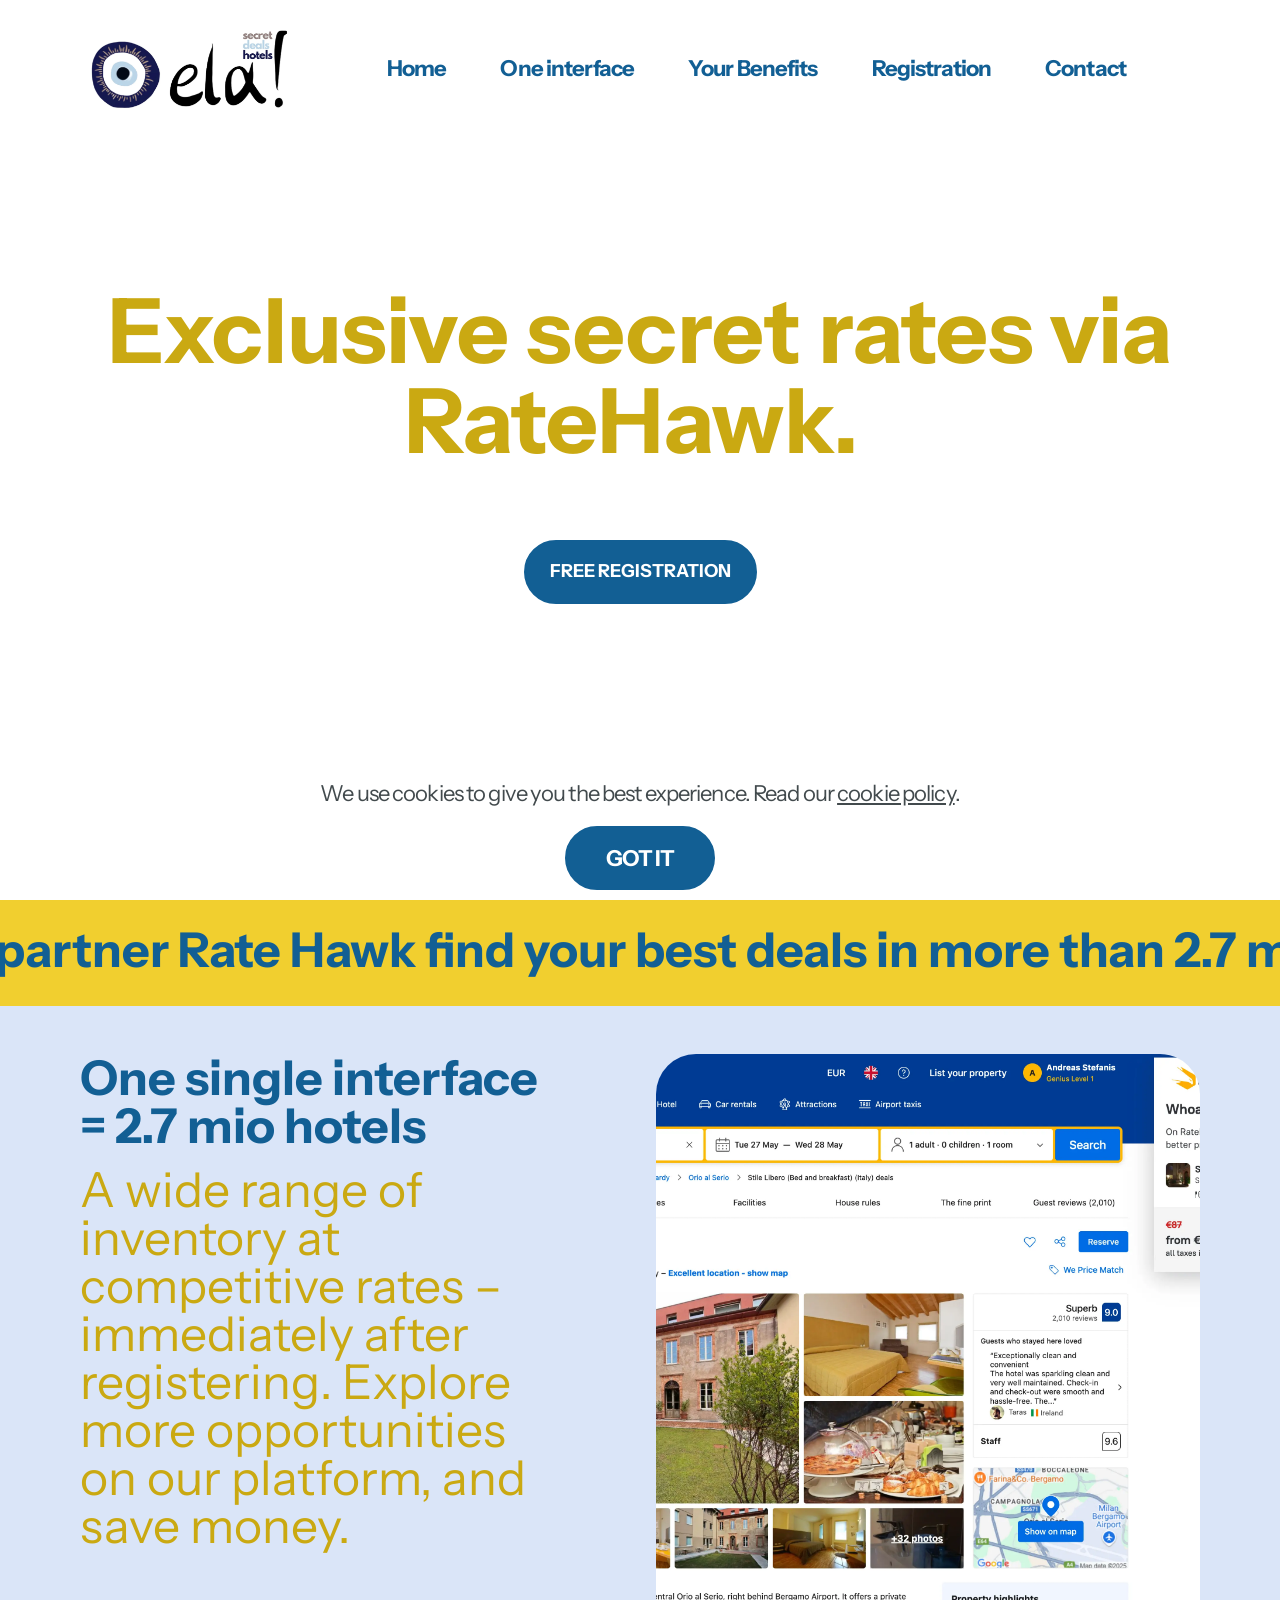
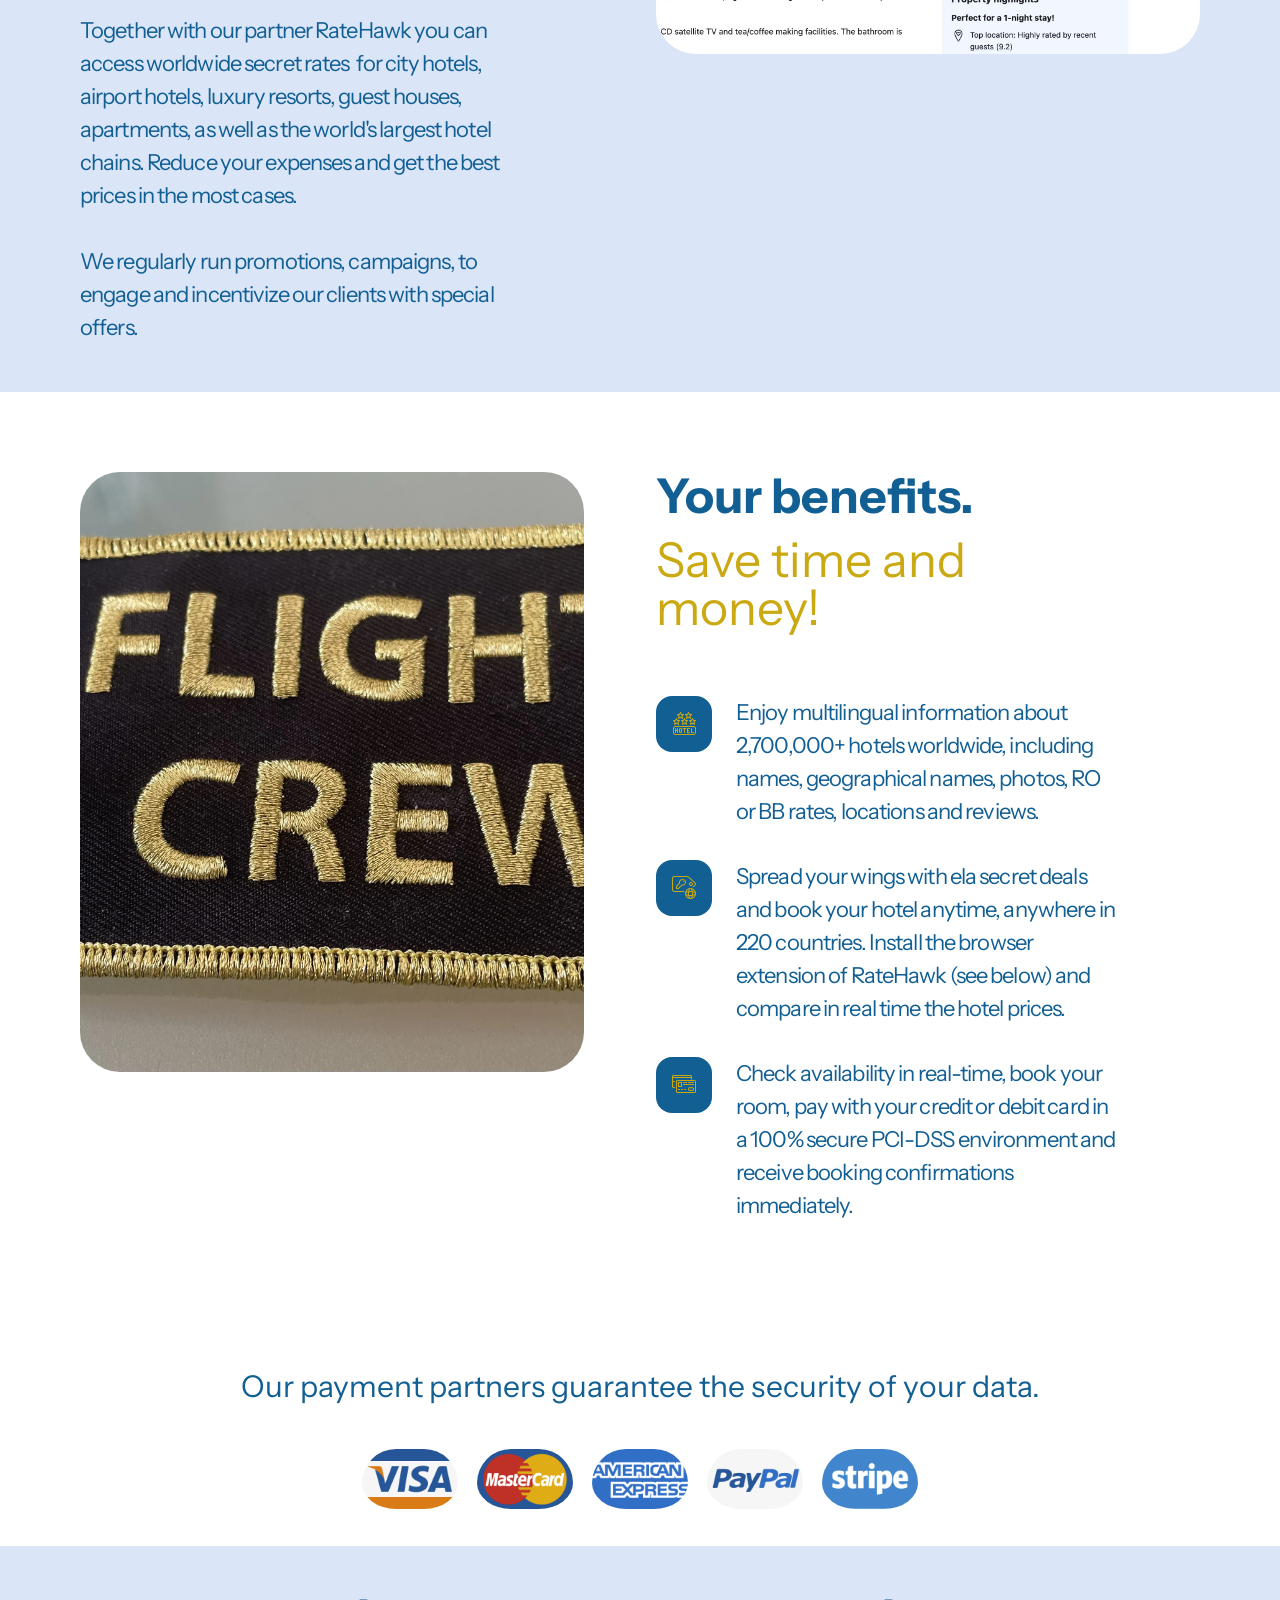
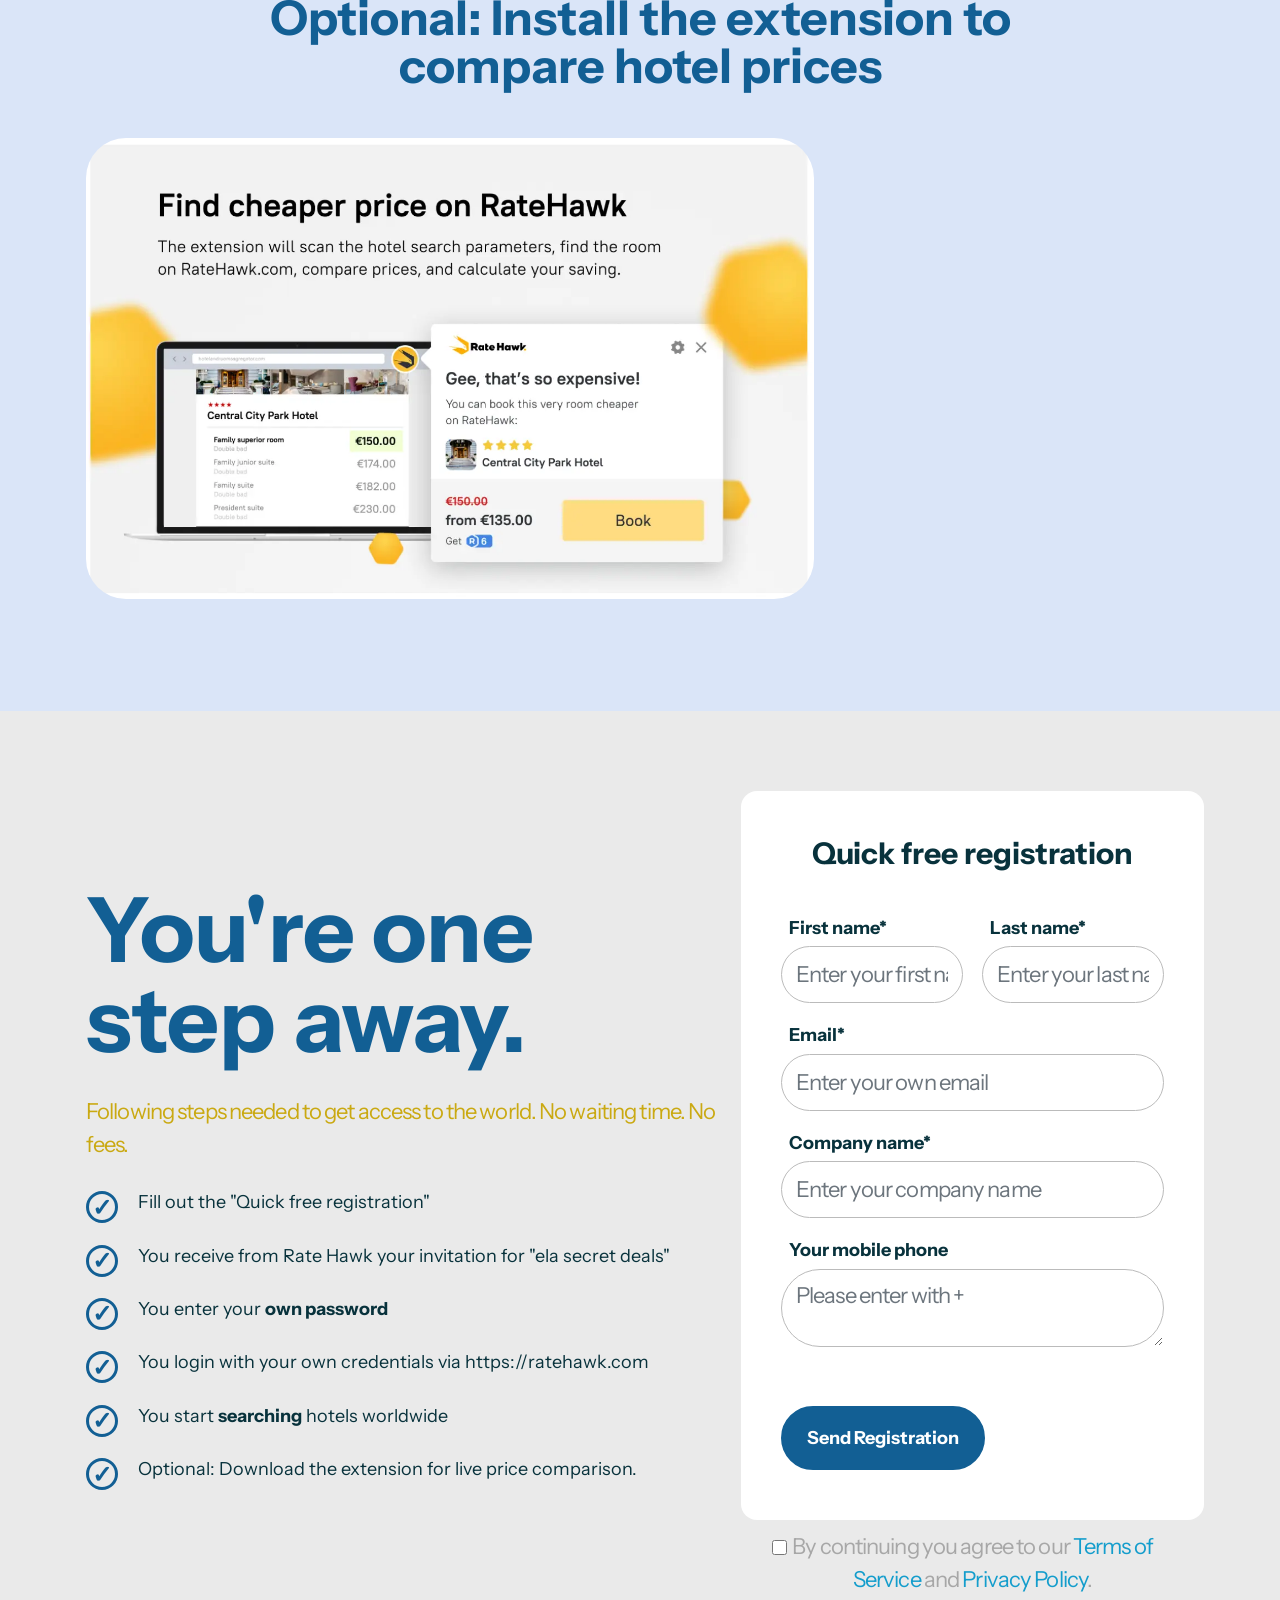
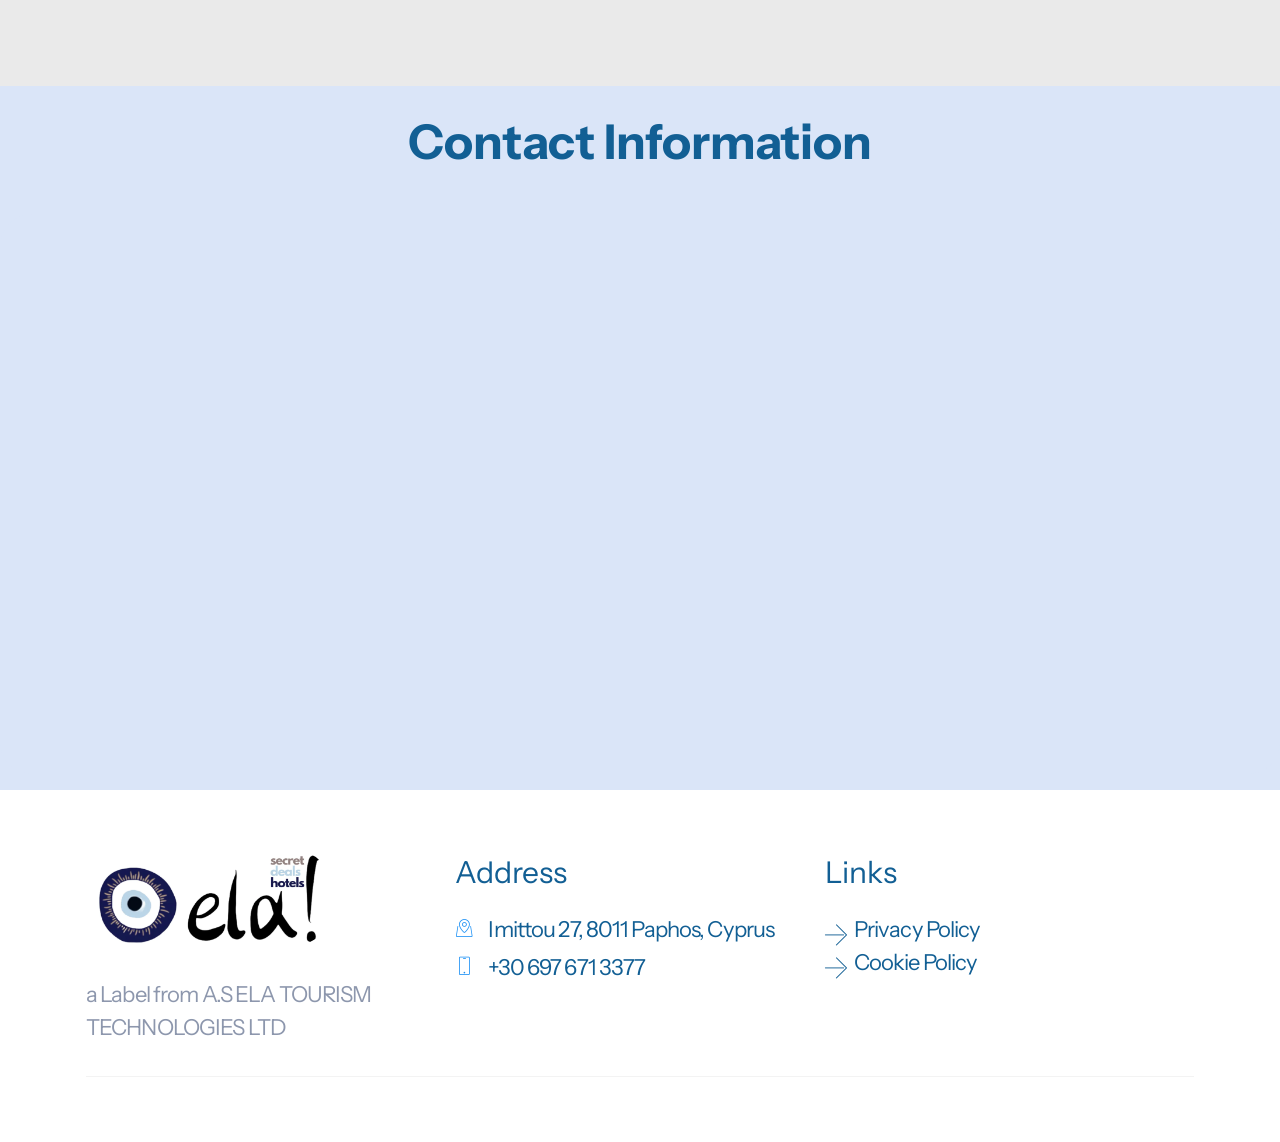
==== commit d5ead736: "create github pages" ====
--- a/index.html
+++ b/index.html
@@ -25,7 +25,7 @@
   <link rel="stylesheet" href="assets/theme/css/style.css">
   <link rel="preload" href="https://fonts.googleapis.com/css?family=Instrument+Sans:400,500,600,700,400i,500i,600i,700i&display=swap" as="style" onload="this.onload=null;this.rel='stylesheet'">
   <noscript><link rel="stylesheet" href="https://fonts.googleapis.com/css?family=Instrument+Sans:400,500,600,700,400i,500i,600i,700i&display=swap"></noscript>
-  <link rel="preload" as="style" href="assets/mobirise/css/mbr-additional.css?v=lLW50v"><link rel="stylesheet" href="assets/mobirise/css/mbr-additional.css?v=lLW50v" type="text/css">
+  <link rel="preload" as="style" href="assets/mobirise/css/mbr-additional.css?v=shBGFb"><link rel="stylesheet" href="assets/mobirise/css/mbr-additional.css?v=shBGFb" type="text/css">
 
   
   
@@ -246,38 +246,26 @@
 		<div class="row justify-content-center">
 			<div class="col-12 content-head">
 				<div class="mbr-section-head mb-5">
-					<h4 class="mbr-section-title mbr-fonts-style align-center mb-0 display-2"><strong>We offer a diverse array of digital mobile services</strong></h4>
+					<h4 class="mbr-section-title mbr-fonts-style align-center mb-0 display-2"><strong>Optional: Install the extension to compare hotel prices</strong></h4>
 					
 				</div>
 			</div>
 		</div>
 		<div class="row mb-4">
-			<div class="item features-image col-12 col-md-6 col-lg-8">
+			<div class="item features-image col-12 col-md-6 col-lg-8 active">
 				<div class="item-wrapper">
 					<div class="item-img mb-3 img-big">
-						<img src="assets/images/qr-code-mobile-ratehawk-1.webp" alt="" title="">
+						<img src="assets/images/findthe-best-price-ratehawk.webp" alt="" title="" data-slide-to="1" data-bs-slide-to="1">
 					</div>
 					<div class="item-content align-center">
 						<h5 class="item-title mbr-fonts-style mb-3 display-7"></h5>
 						
 						
-						<div class="mbr-section-btn item-footer"><a href="https://rthwk.onelink.me/ywcH?deep_link_value=ratehawk%3A%2F%2Fauthorization%3Fauth_token%3DeyJ0eXAiOiJKV1QiLCJhbGciOiJIUzI1NiJ9.eyJpYXQiOjE3NDc3NjE1NDQsInVzZXJfaWQiOjM0NjM1MTEwNywiZXhwIjoxNzQ3NzYyNDQ0LCJpc3MiOiJvc3Ryb3RhIn0.oaMPZz-0e22vxdGTD1jf2HkdkhtXDbrCZT0h57bwz3M&pid=brand&af_channel=installs_from_site&c=qr_code_banner&af_siteid=ratehawk&af_sub_siteid=header" class="btn item-btn btn-primary display-7" target="_blank">1. Install mobile app</a></div>
+						
 					</div>
 				</div>
 			</div>
-			<div class="item features-image col-12 col-md-6 col-lg-4">
-				<div class="item-wrapper">
-					<div class="item-img mb-3">
-						<img src="assets/images/findthe-best-price-ratehawk.webp" alt="" title="">
-					</div>
-					<div class="item-content align-center">
-						<h5 class="item-title mbr-fonts-style mb-3 display-7">The RateHawk Extension: A Tool to Find the Best Price. Shows how much you can save !<br>Reduces the time spent on searching for a hotel.</h5>
-						
-						
-						<div class="mbr-section-btn item-footer"><a href="https://chromewebstore.google.com/detail/ratehawk-—-earn-more-on-h/jndgihbbbhdhfpeipdddleinidfmkchi?m=7773" class="btn item-btn btn-primary display-7" target="_blank">2. Install&nbsp; Extension</a></div>
-					</div>
-				</div>
-			</div>
+			
 		</div>
 	</div>
 </section>
@@ -310,7 +298,7 @@
                 </div>
             </div>
             <div class="col-12 col-lg-5 mx-auto mbr-form" data-form-type="formoid">
-                <form action="https://mobirise.eu/" method="POST" class="mbr-form form-with-styler" data-form-title="Form Name"><input type="hidden" name="email" data-form-email="true" value="h5No60W8J+gv3obBfpaY24CccTJJ2AfGH+ZRHnKUPPvkRLr/7Ip3Mr1uG6Z47RrSmAJTYLYWxkXpVSCpm9cBTD9RNfiP1Cd2Okhw3BokVHIRadE6sYDbS/Hpv3DzGV2h.znXHue3nWA5j7nCfce8PN9z9fYztpIftNG3DxKJhQQFwlBr3HWWGpVmp9UNdnxm1NrdJEZy2/SQj7CR9U2lfP8Iq9xkSTlFciKbtYbeuoHh+MNXLj3fod7otEnU3hdG4">
+                <form action="https://mobirise.eu/" method="POST" class="mbr-form form-with-styler" data-form-title="Form Name"><input type="hidden" name="email" data-form-email="true" value="hLP9W+m8FAkxWRS3KfBUQD8KQRP4JsVdj+RhMlaU92HiFNWtsTfNhZ1OjO3bkm/KDjcBppZX45ZP41sszMBXAq/XyEfupnS+f5G6Oqgl1SNVWhggafXPSJtreM5b8Php.0Zpr7GC8ko4mN6N/QNFUp/FRafVYN+buzUCfOPNk4LjphFSU7/vg8pF3NgpNEYXf4Hsz6aO1c6pYt7KbzPoVYoLQzl5dB9nbihFBK9vtIeH8o3wTAuB7ycN6iYQ6E5id">
                     <div class="row">
                         <div hidden="hidden" data-form-alert="" class="alert alert-success col-12">Thanks for filling out
                             the registration form! Your registration has been successfully! You can close now this mask.
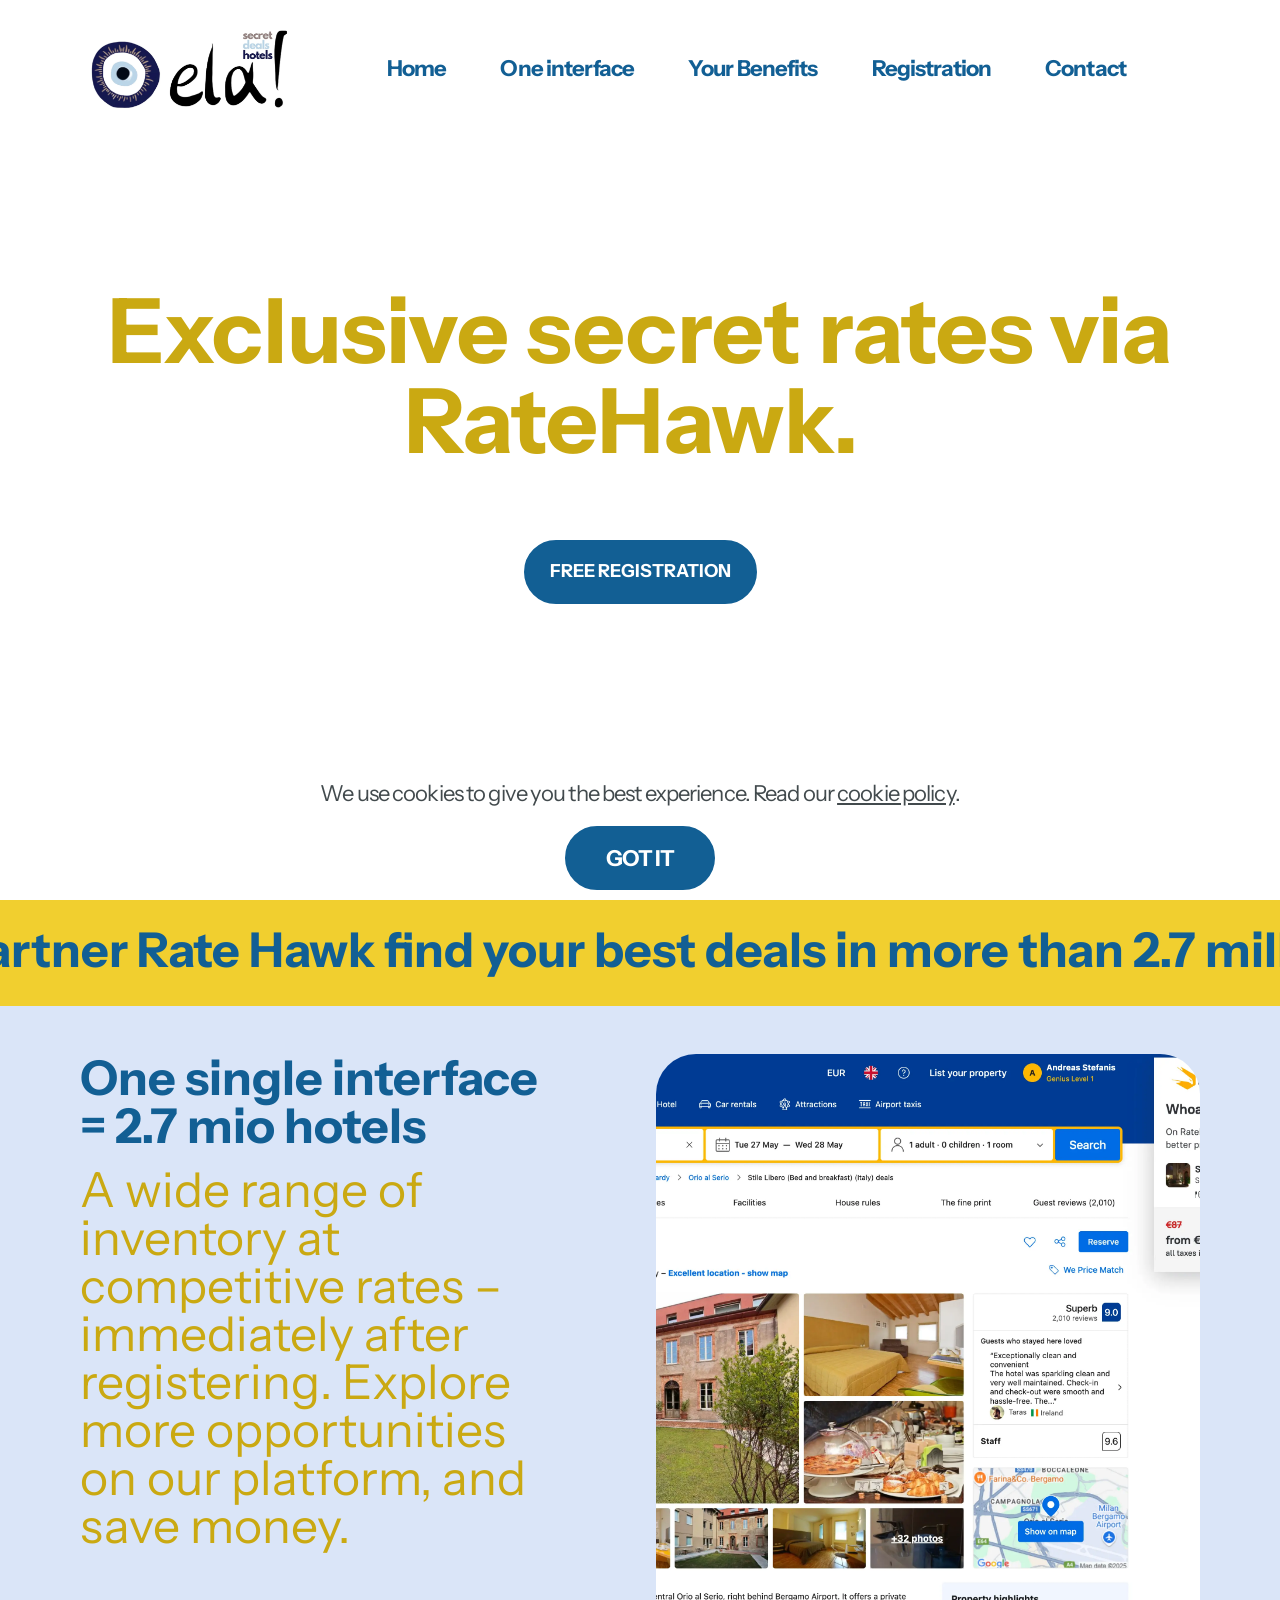
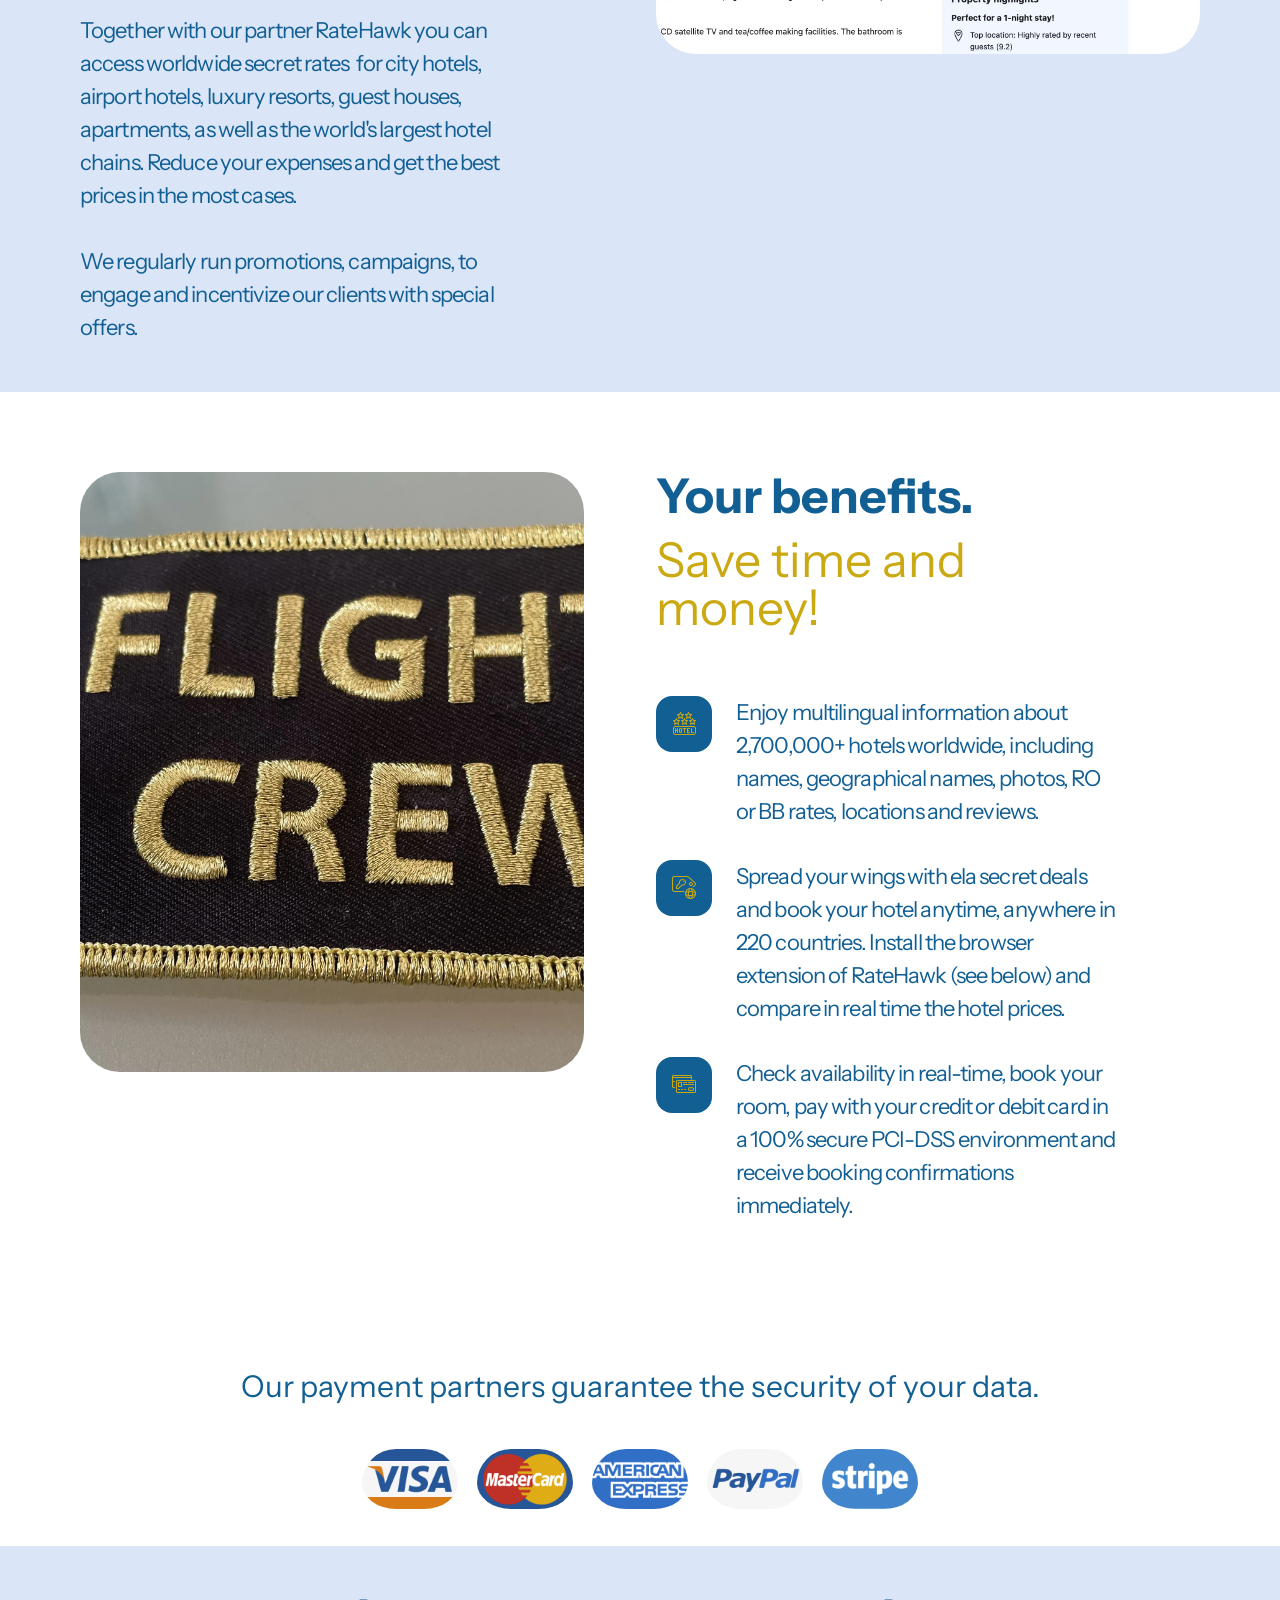
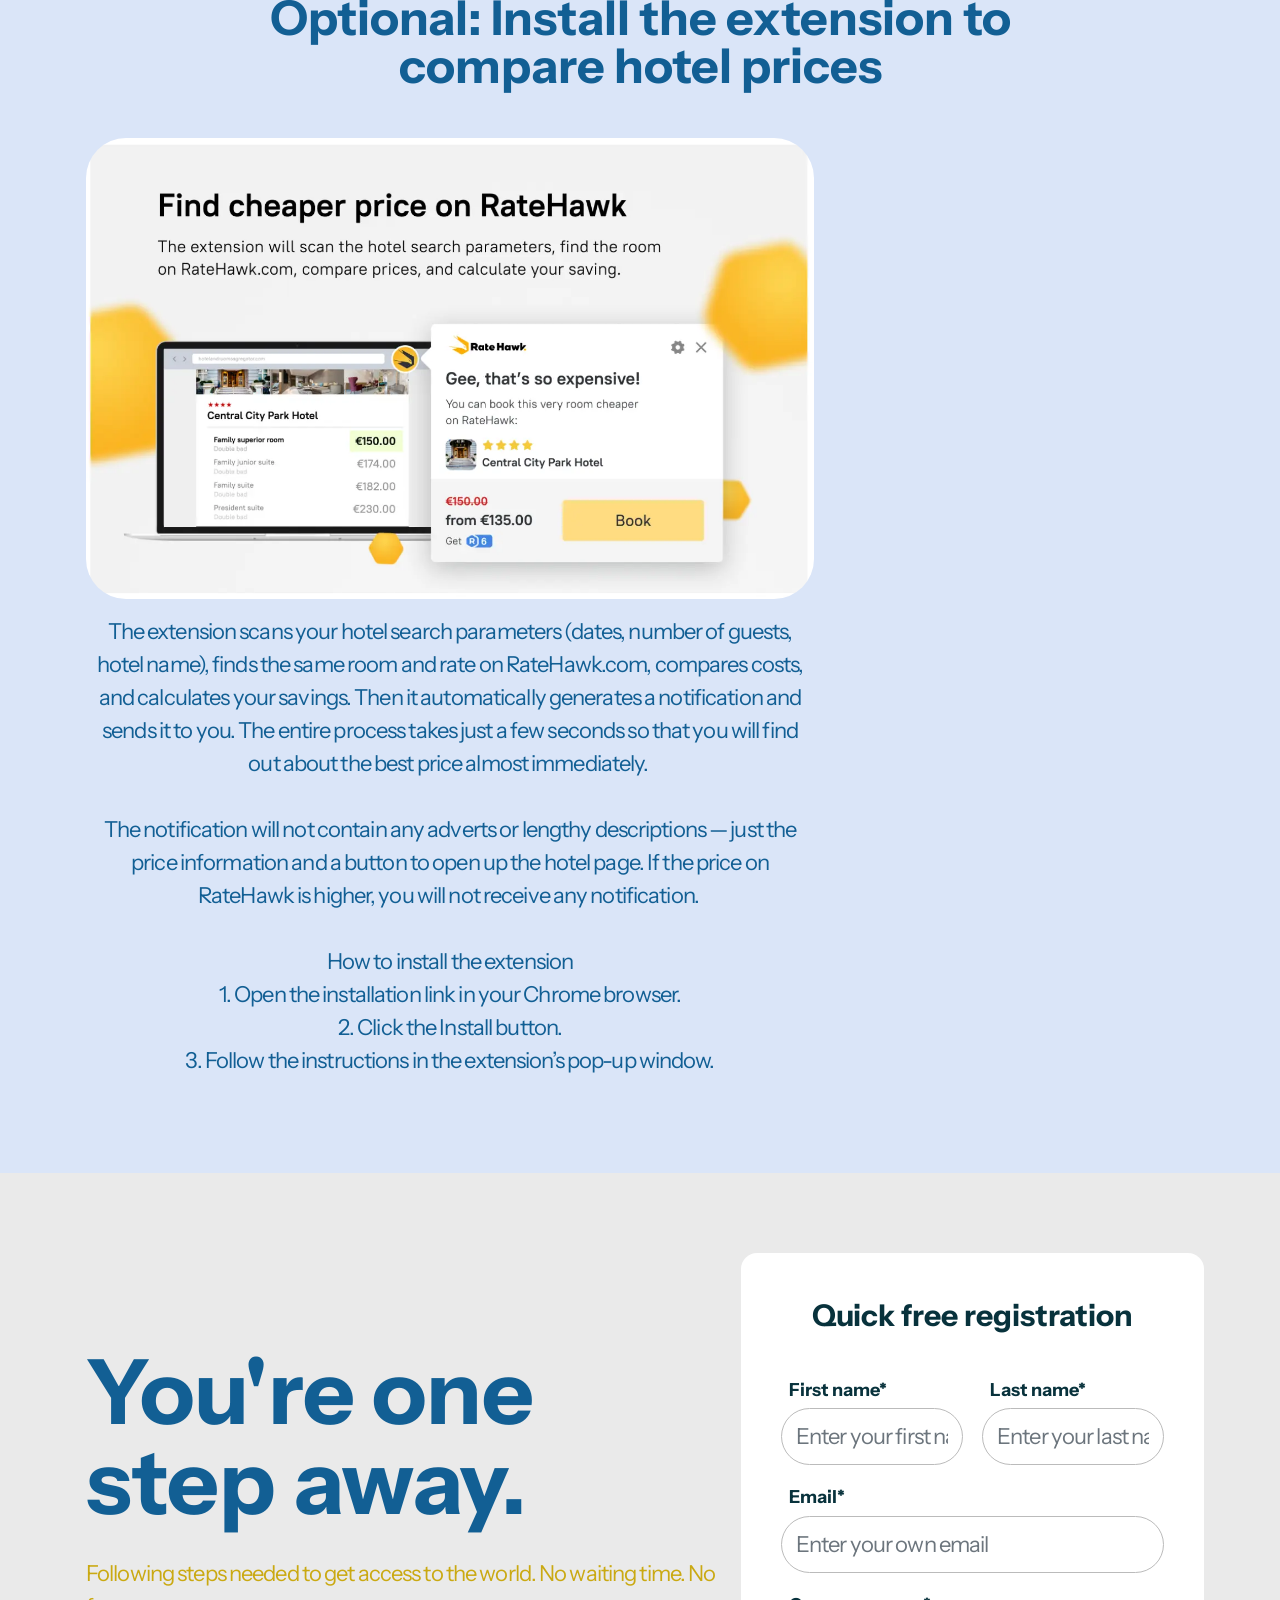
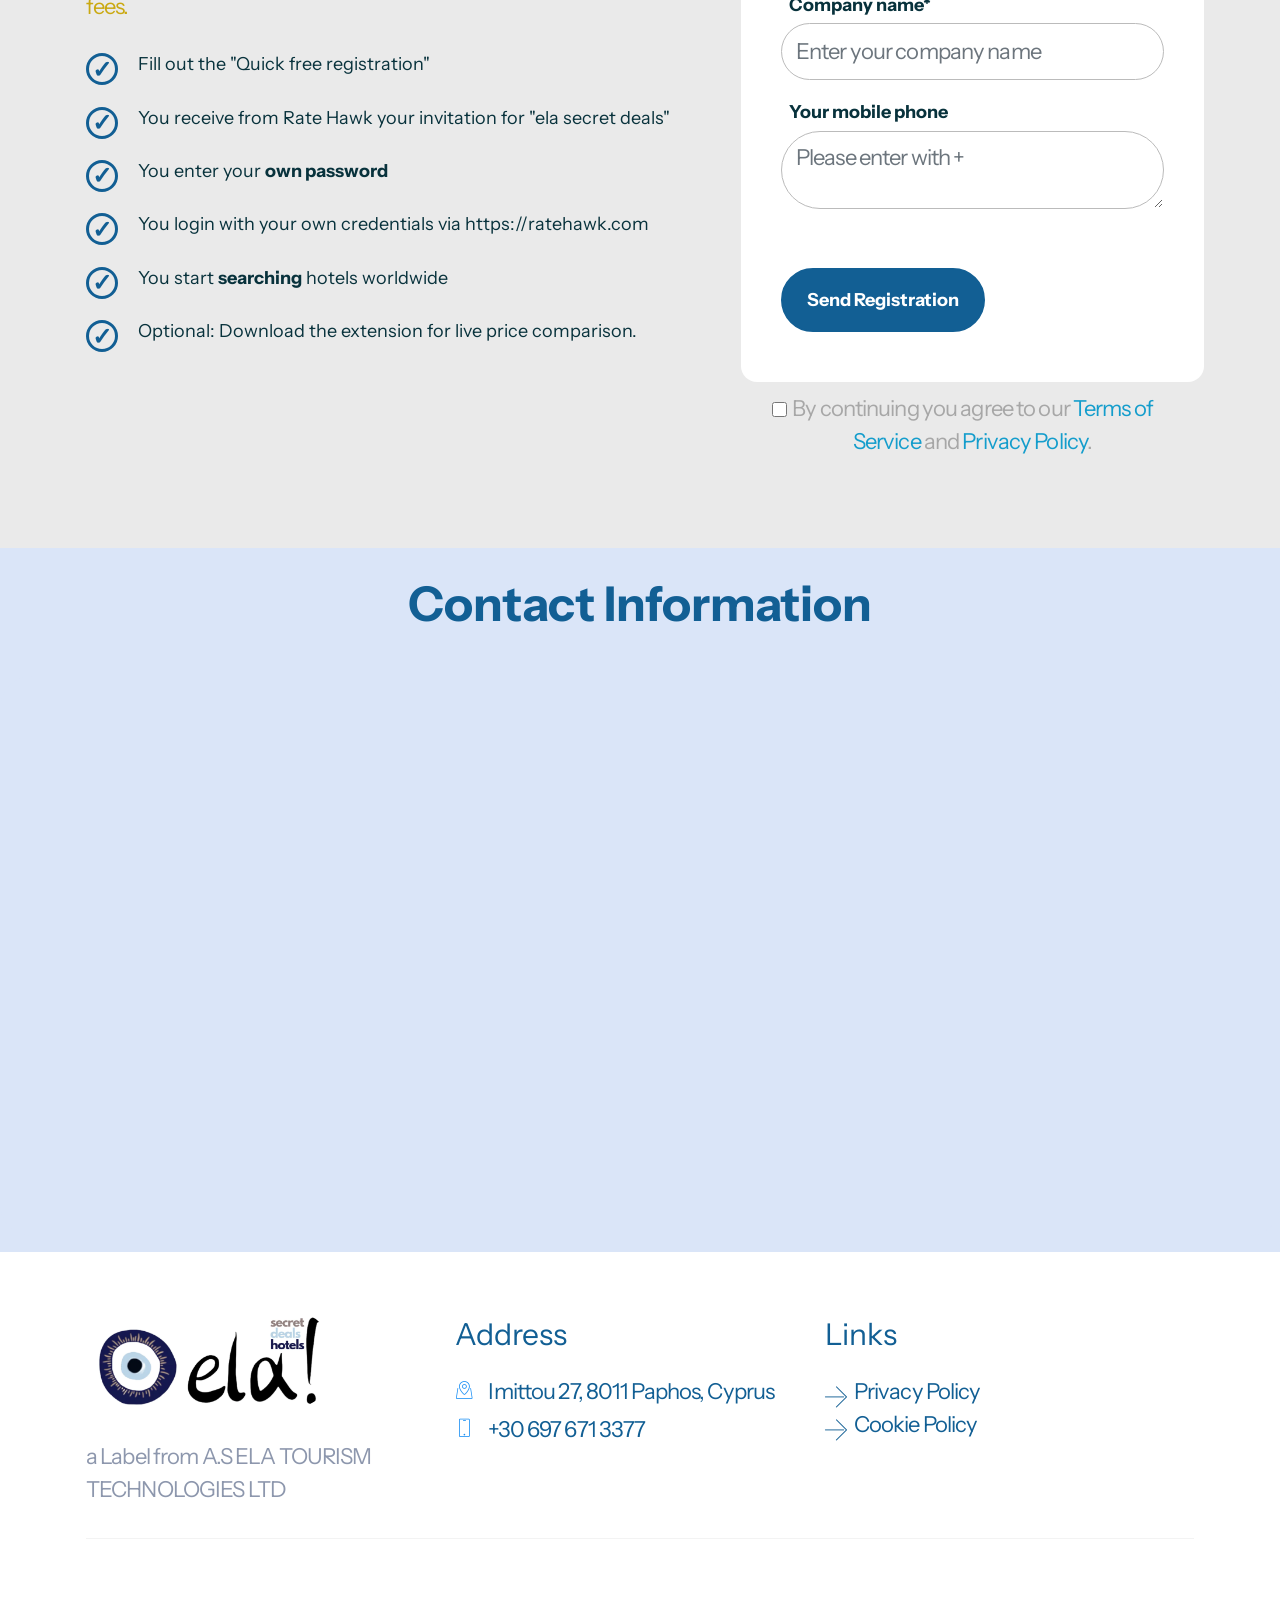
==== commit 923d314e: "create github pages" ====
--- a/index.html
+++ b/index.html
@@ -25,7 +25,7 @@
   <link rel="stylesheet" href="assets/theme/css/style.css">
   <link rel="preload" href="https://fonts.googleapis.com/css?family=Instrument+Sans:400,500,600,700,400i,500i,600i,700i&display=swap" as="style" onload="this.onload=null;this.rel='stylesheet'">
   <noscript><link rel="stylesheet" href="https://fonts.googleapis.com/css?family=Instrument+Sans:400,500,600,700,400i,500i,600i,700i&display=swap"></noscript>
-  <link rel="preload" as="style" href="assets/mobirise/css/mbr-additional.css?v=shBGFb"><link rel="stylesheet" href="assets/mobirise/css/mbr-additional.css?v=shBGFb" type="text/css">
+  <link rel="preload" as="style" href="assets/mobirise/css/mbr-additional.css?v=02pIsg"><link rel="stylesheet" href="assets/mobirise/css/mbr-additional.css?v=02pIsg" type="text/css">
 
   
   
@@ -258,7 +258,7 @@
 						<img src="assets/images/findthe-best-price-ratehawk.webp" alt="" title="" data-slide-to="1" data-bs-slide-to="1">
 					</div>
 					<div class="item-content align-center">
-						<h5 class="item-title mbr-fonts-style mb-3 display-7"></h5>
+						<h5 class="item-title mbr-fonts-style mb-3 display-7">The extension scans your hotel search parameters (dates, number of guests, hotel name), finds the same room and rate on RateHawk.com, compares costs, and calculates your savings. Then it automatically generates a notification and sends it to you. The entire process takes just a few seconds so that you will find out about the best price almost immediately.&nbsp;<div><br></div><div>The notification will not contain any adverts or lengthy descriptions — just the price information and a button to open up the hotel page. If the price on RateHawk is higher, you will not receive any notification.&nbsp;</div><div><br></div><div>How to install the extension</div><div>1. Open the installation link in your Chrome browser.</div><div>2. Click the Install button.</div><div>3. Follow the instructions in the extension’s pop-up window.</div></h5>
 						
 						
 						
@@ -298,7 +298,7 @@
                 </div>
             </div>
             <div class="col-12 col-lg-5 mx-auto mbr-form" data-form-type="formoid">
-                <form action="https://mobirise.eu/" method="POST" class="mbr-form form-with-styler" data-form-title="Form Name"><input type="hidden" name="email" data-form-email="true" value="hLP9W+m8FAkxWRS3KfBUQD8KQRP4JsVdj+RhMlaU92HiFNWtsTfNhZ1OjO3bkm/KDjcBppZX45ZP41sszMBXAq/XyEfupnS+f5G6Oqgl1SNVWhggafXPSJtreM5b8Php.0Zpr7GC8ko4mN6N/QNFUp/FRafVYN+buzUCfOPNk4LjphFSU7/vg8pF3NgpNEYXf4Hsz6aO1c6pYt7KbzPoVYoLQzl5dB9nbihFBK9vtIeH8o3wTAuB7ycN6iYQ6E5id">
+                <form action="https://mobirise.eu/" method="POST" class="mbr-form form-with-styler" data-form-title="Form Name"><input type="hidden" name="email" data-form-email="true" value="E393/o4xWqa6WR2iYnMN0eQ0y/Bed5c7Iu51oQTxU+WJY/hC0JzJdHQKZ9jRjO9JtCv2/SF/K0k29pqYZ4W6g3ZTaBUTNPrSxq/GafU1ltGr9x6X4KMhlb3t1gPWX0X3.vrVXgiRKhDi/sGS9y3NfUusEpV6S6YpB5MNl3RYBY6GzKcFDcWp+N1st2N3tuZzUVy+w51b6oaNxTTdPPnYn/VaUt/aAbxgbXa1zZOE+UWRGzNLl7As7/fXmr/eNPADj">
                     <div class="row">
                         <div hidden="hidden" data-form-alert="" class="alert alert-success col-12">Thanks for filling out
                             the registration form! Your registration has been successfully! You can close now this mask.
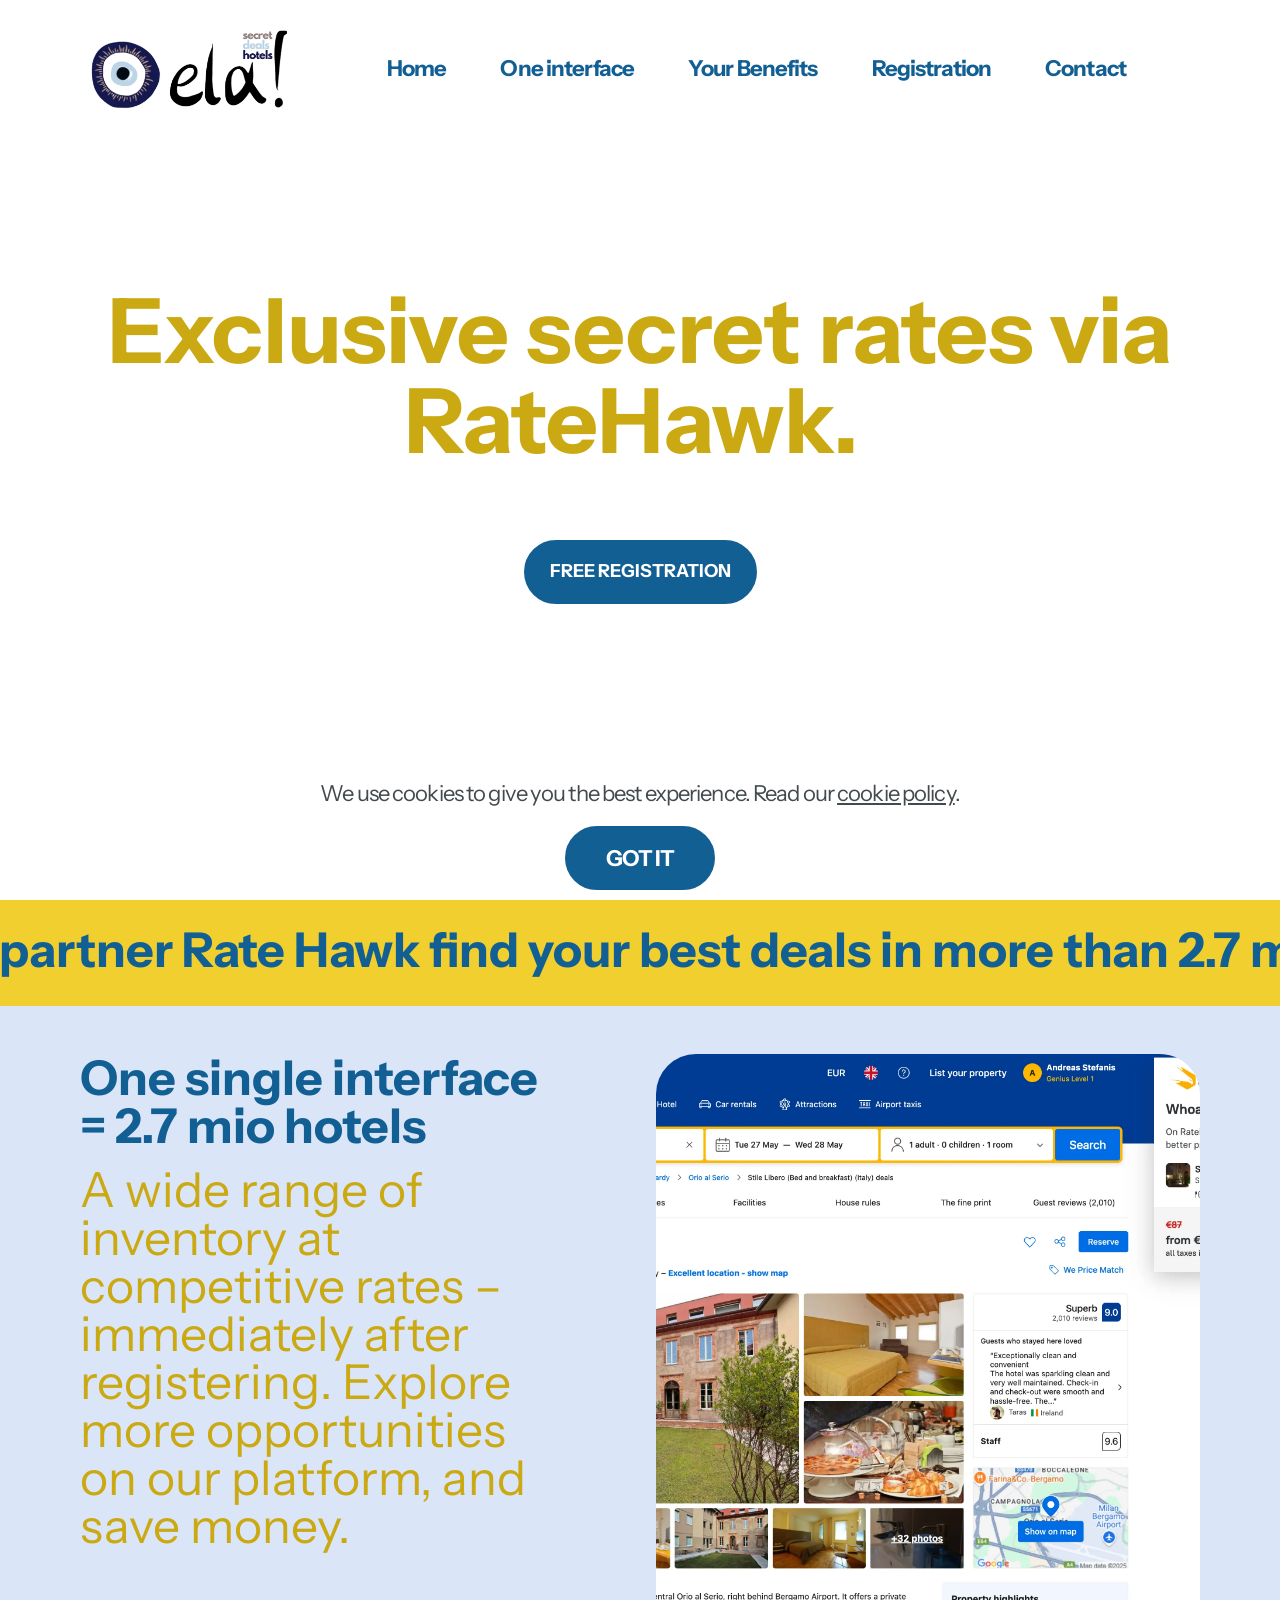
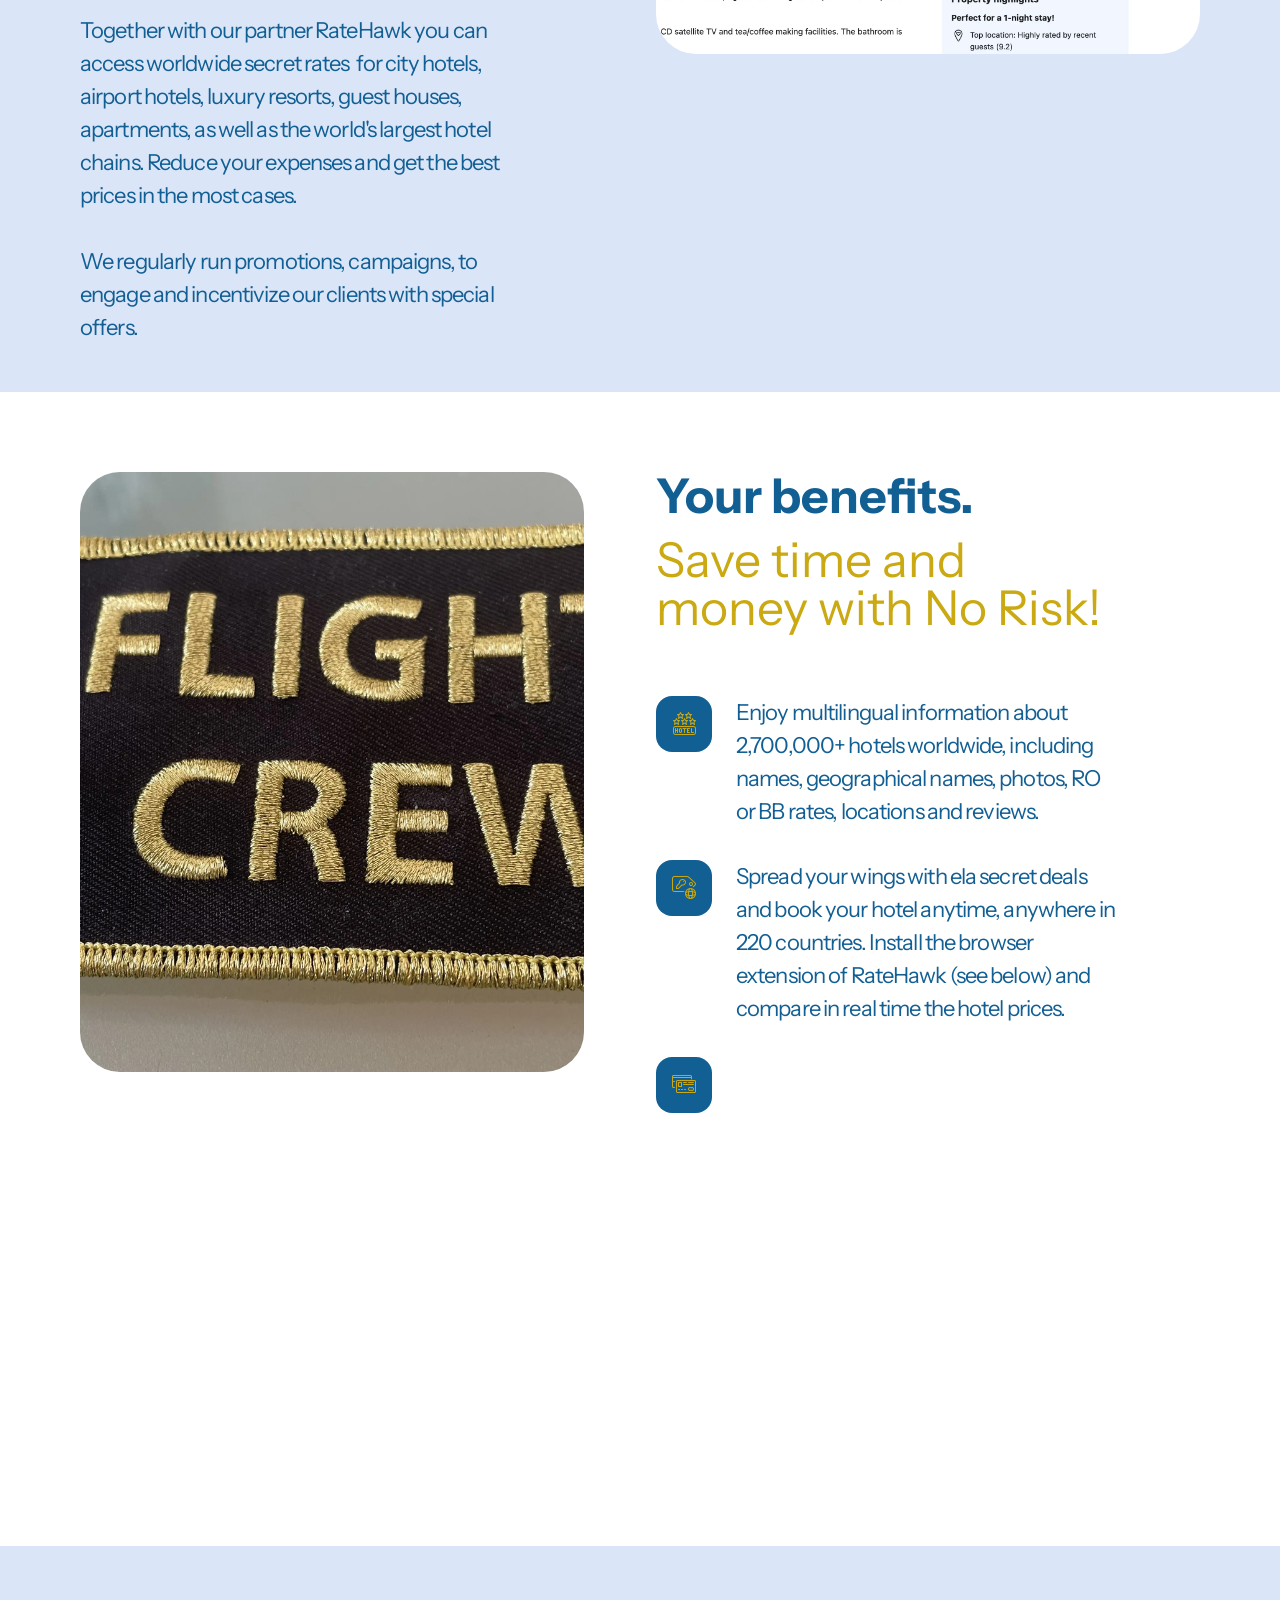
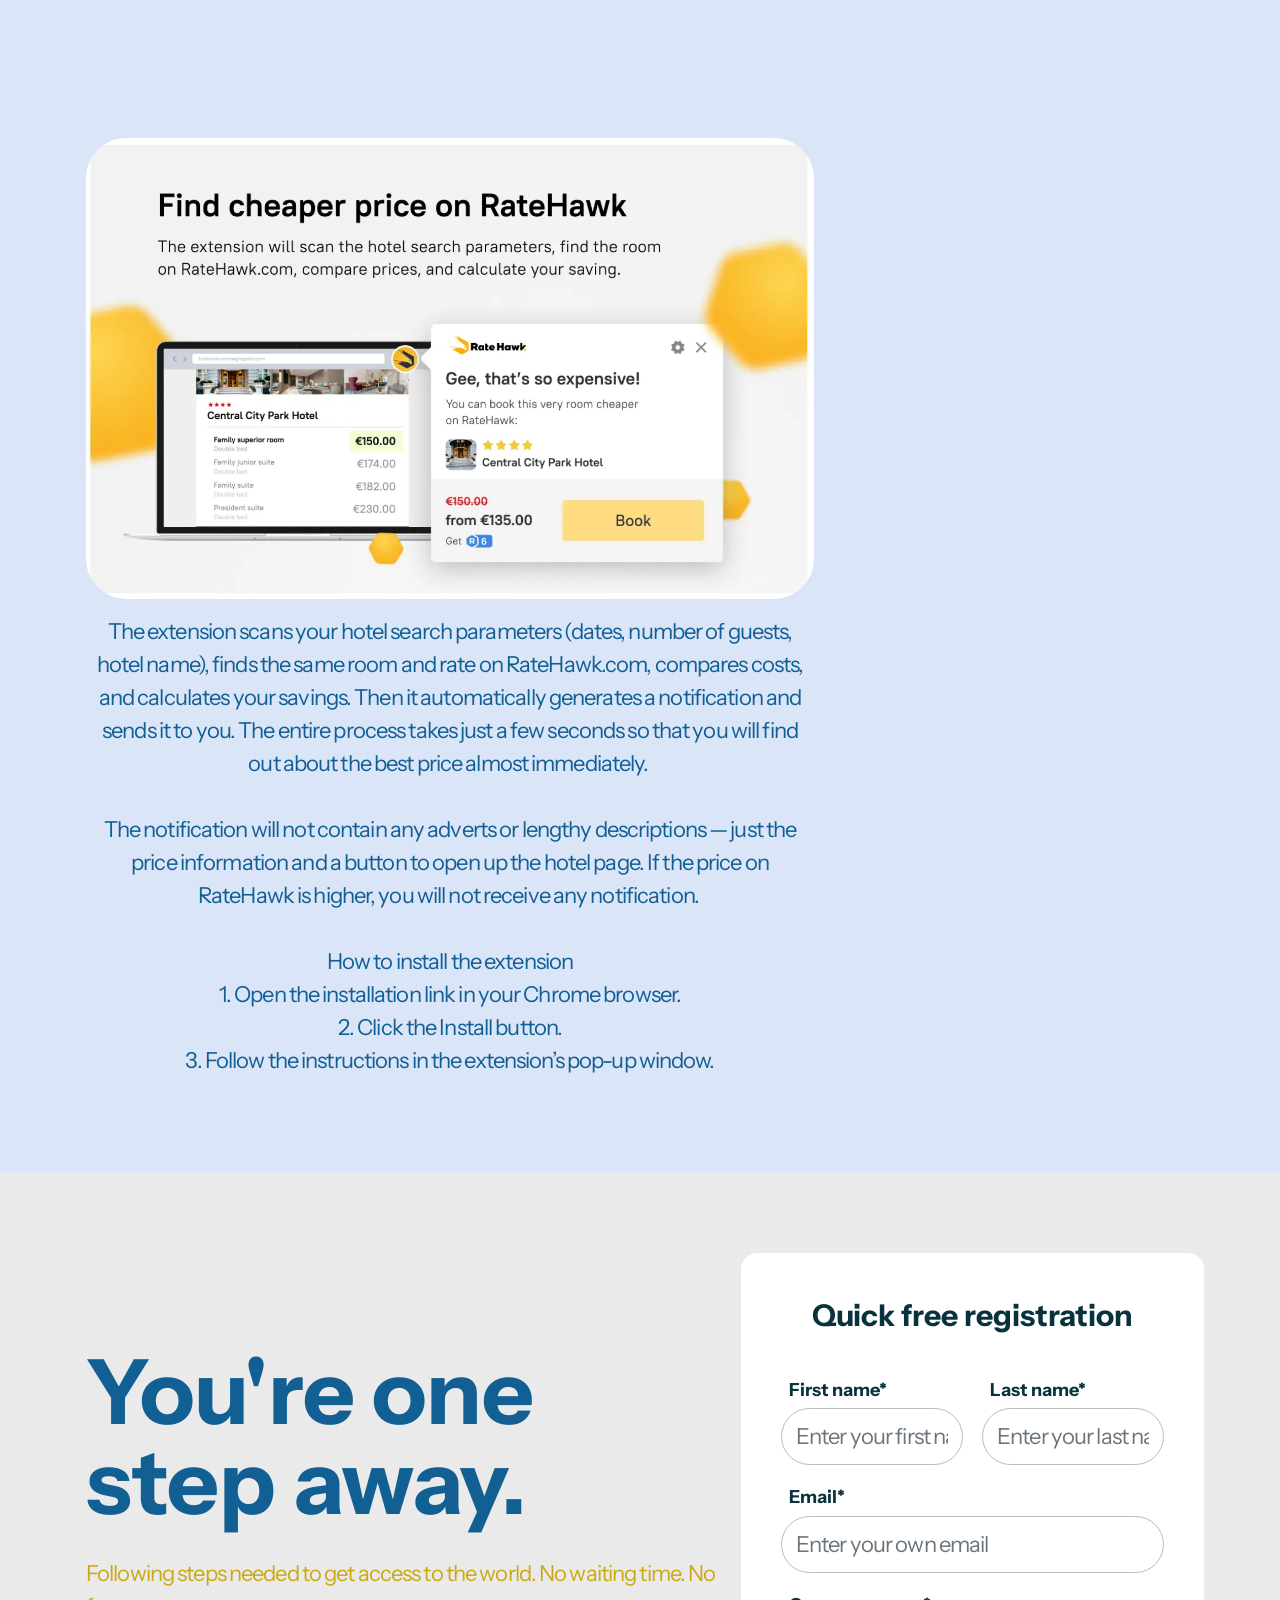
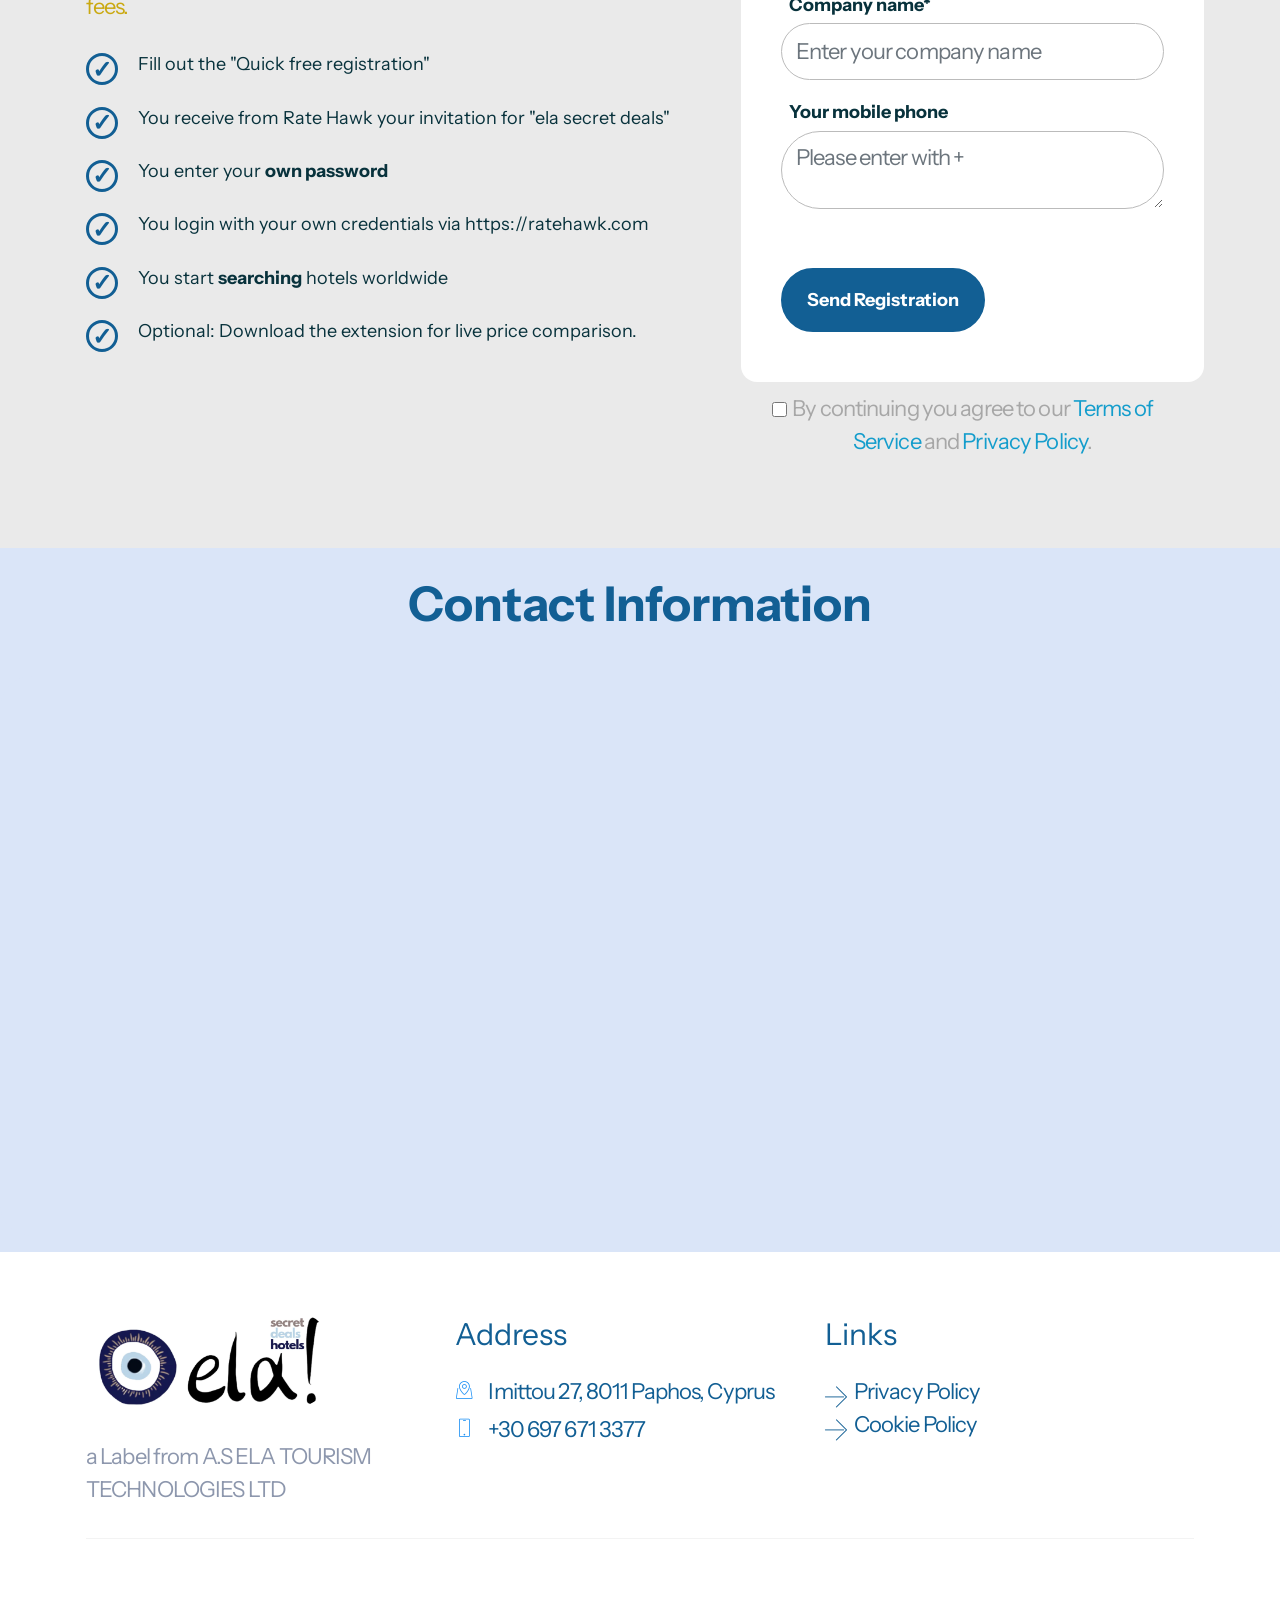
==== commit f360d05d: "create github pages" ====
--- a/index.html
+++ b/index.html
@@ -25,7 +25,7 @@
   <link rel="stylesheet" href="assets/theme/css/style.css">
   <link rel="preload" href="https://fonts.googleapis.com/css?family=Instrument+Sans:400,500,600,700,400i,500i,600i,700i&display=swap" as="style" onload="this.onload=null;this.rel='stylesheet'">
   <noscript><link rel="stylesheet" href="https://fonts.googleapis.com/css?family=Instrument+Sans:400,500,600,700,400i,500i,600i,700i&display=swap"></noscript>
-  <link rel="preload" as="style" href="assets/mobirise/css/mbr-additional.css?v=02pIsg"><link rel="stylesheet" href="assets/mobirise/css/mbr-additional.css?v=02pIsg" type="text/css">
+  <link rel="preload" as="style" href="assets/mobirise/css/mbr-additional.css?v=Ur0OOM"><link rel="stylesheet" href="assets/mobirise/css/mbr-additional.css?v=Ur0OOM" type="text/css">
 
   
   
@@ -149,7 +149,7 @@
                         <h2 class="mbr-section-title mbr-fonts-style display-2">
                             <strong>Your benefits.</strong></h2>
                         <h3 class="mbr-section-subtitle mbr-fonts-style display-2">
-                            Save time and money!</h3>
+                            Save time and money with No Risk!</h3>
                     </div>
                     <div class="items-wrapper">
                         <div class="item features-without-image item-mb">
@@ -298,7 +298,7 @@
                 </div>
             </div>
             <div class="col-12 col-lg-5 mx-auto mbr-form" data-form-type="formoid">
-                <form action="https://mobirise.eu/" method="POST" class="mbr-form form-with-styler" data-form-title="Form Name"><input type="hidden" name="email" data-form-email="true" value="E393/o4xWqa6WR2iYnMN0eQ0y/Bed5c7Iu51oQTxU+WJY/hC0JzJdHQKZ9jRjO9JtCv2/SF/K0k29pqYZ4W6g3ZTaBUTNPrSxq/GafU1ltGr9x6X4KMhlb3t1gPWX0X3.vrVXgiRKhDi/sGS9y3NfUusEpV6S6YpB5MNl3RYBY6GzKcFDcWp+N1st2N3tuZzUVy+w51b6oaNxTTdPPnYn/VaUt/aAbxgbXa1zZOE+UWRGzNLl7As7/fXmr/eNPADj">
+                <form action="https://mobirise.eu/" method="POST" class="mbr-form form-with-styler" data-form-title="Form Name"><input type="hidden" name="email" data-form-email="true" value="TGPJPCYjc9RMnWp92QCGdf1BoNiOeabdZ5TMy/0iwTU3sjJ+5EucOJ6zMStBeqt9IuBGhMPSrCdmjDoZPuOlTaW21FOgM32zzmzIMU2vEfnjzXPBTDomvKEJxVI6nki3.1wsbZPcONkH7lZS5ZSF4Dmd/FRq3nsVM5yfEnJzfew6EcX8Xc8fSkdtnHf3CGgKsh+rmQTHB1ylpPMlxGUQGpki+/FwZSaqnA+vTSq4nWkvoEKtKTObTyq6aBC/sPDD/">
                     <div class="row">
                         <div hidden="hidden" data-form-alert="" class="alert alert-success col-12">Thanks for filling out
                             the registration form! Your registration has been successfully! You can close now this mask.
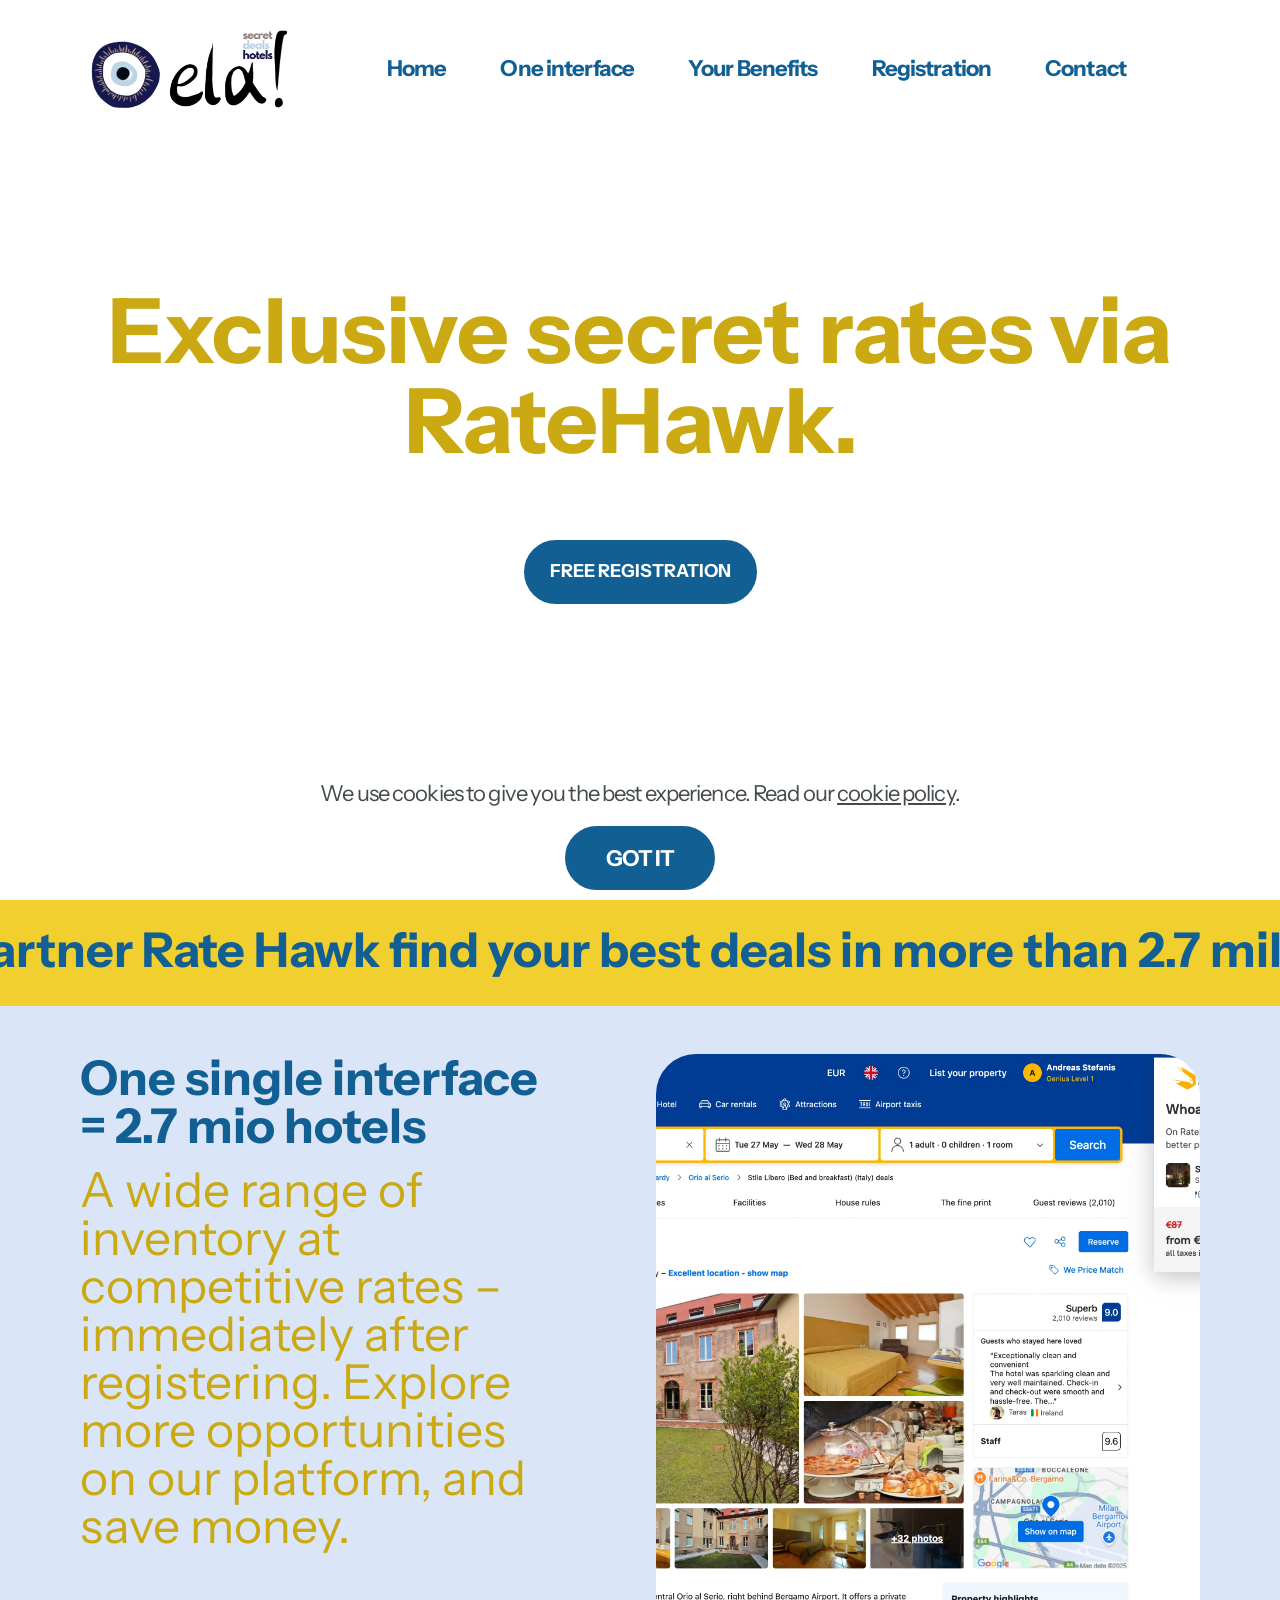
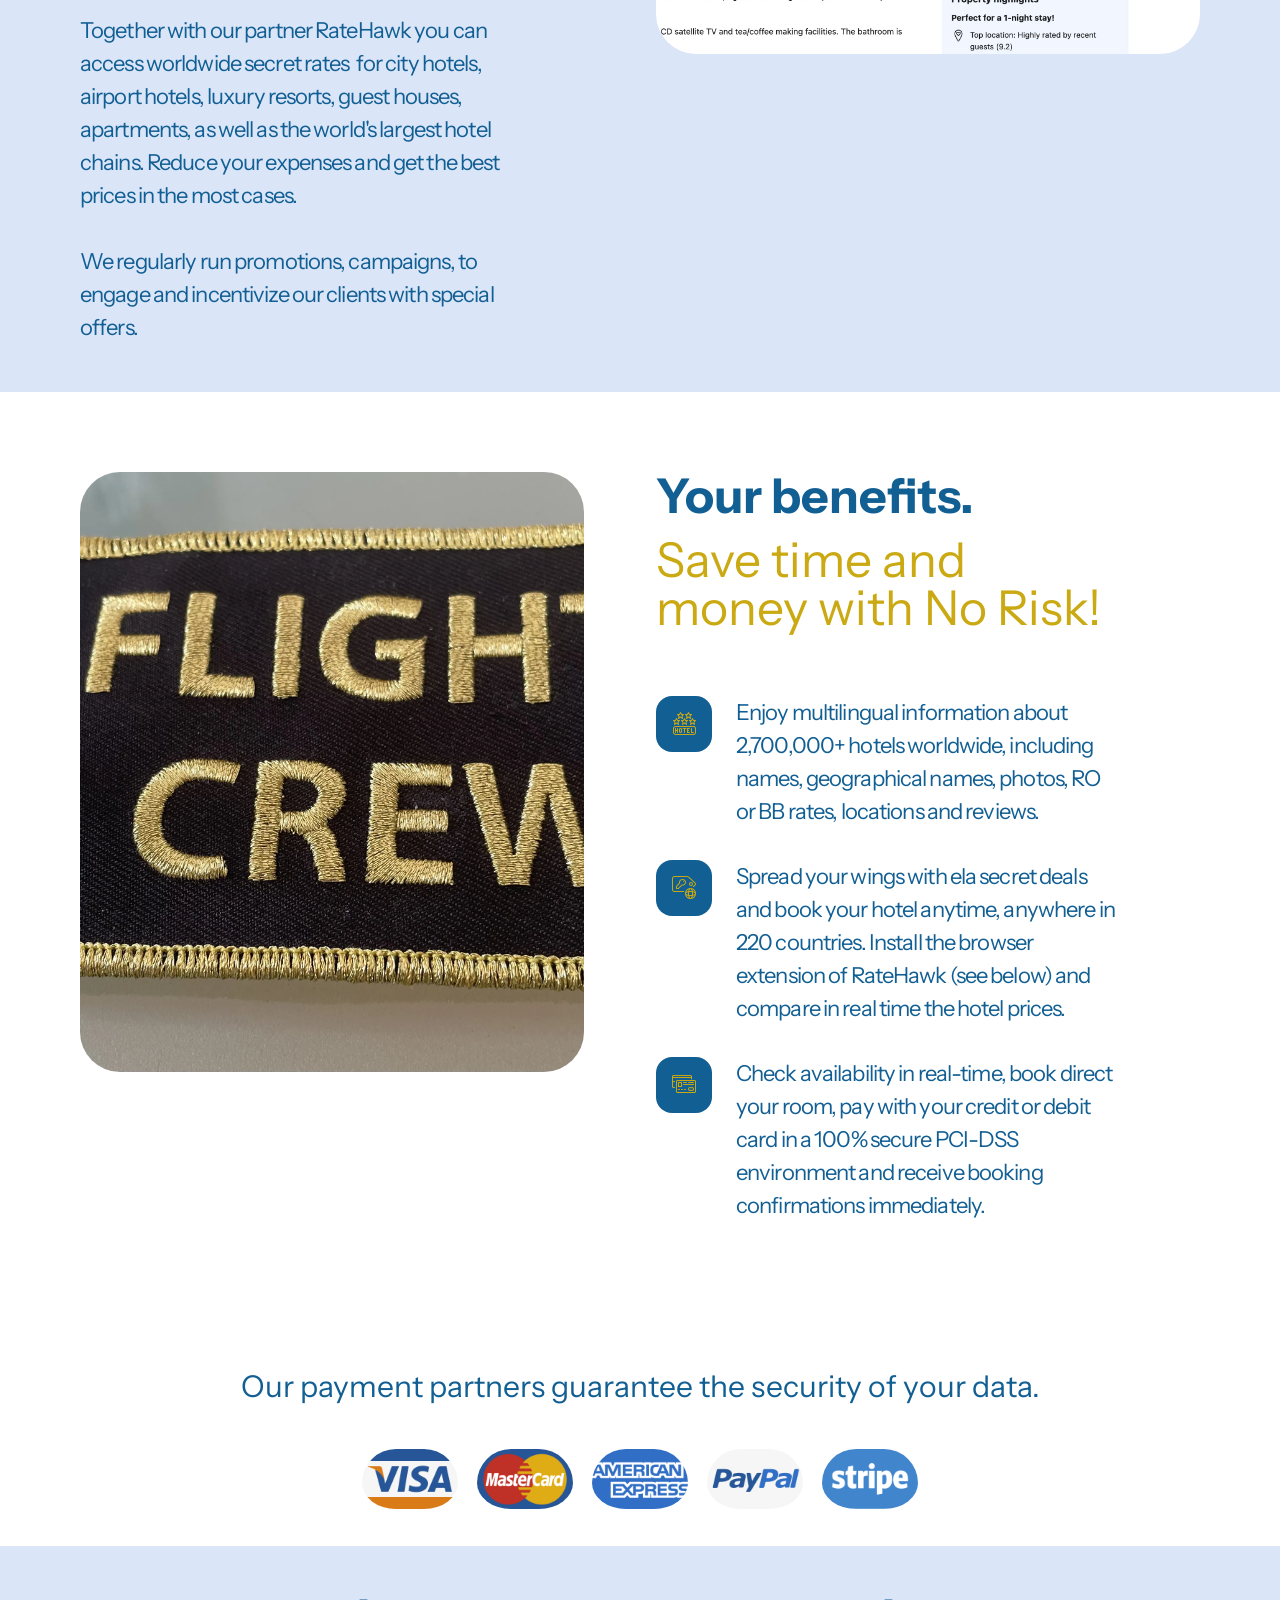
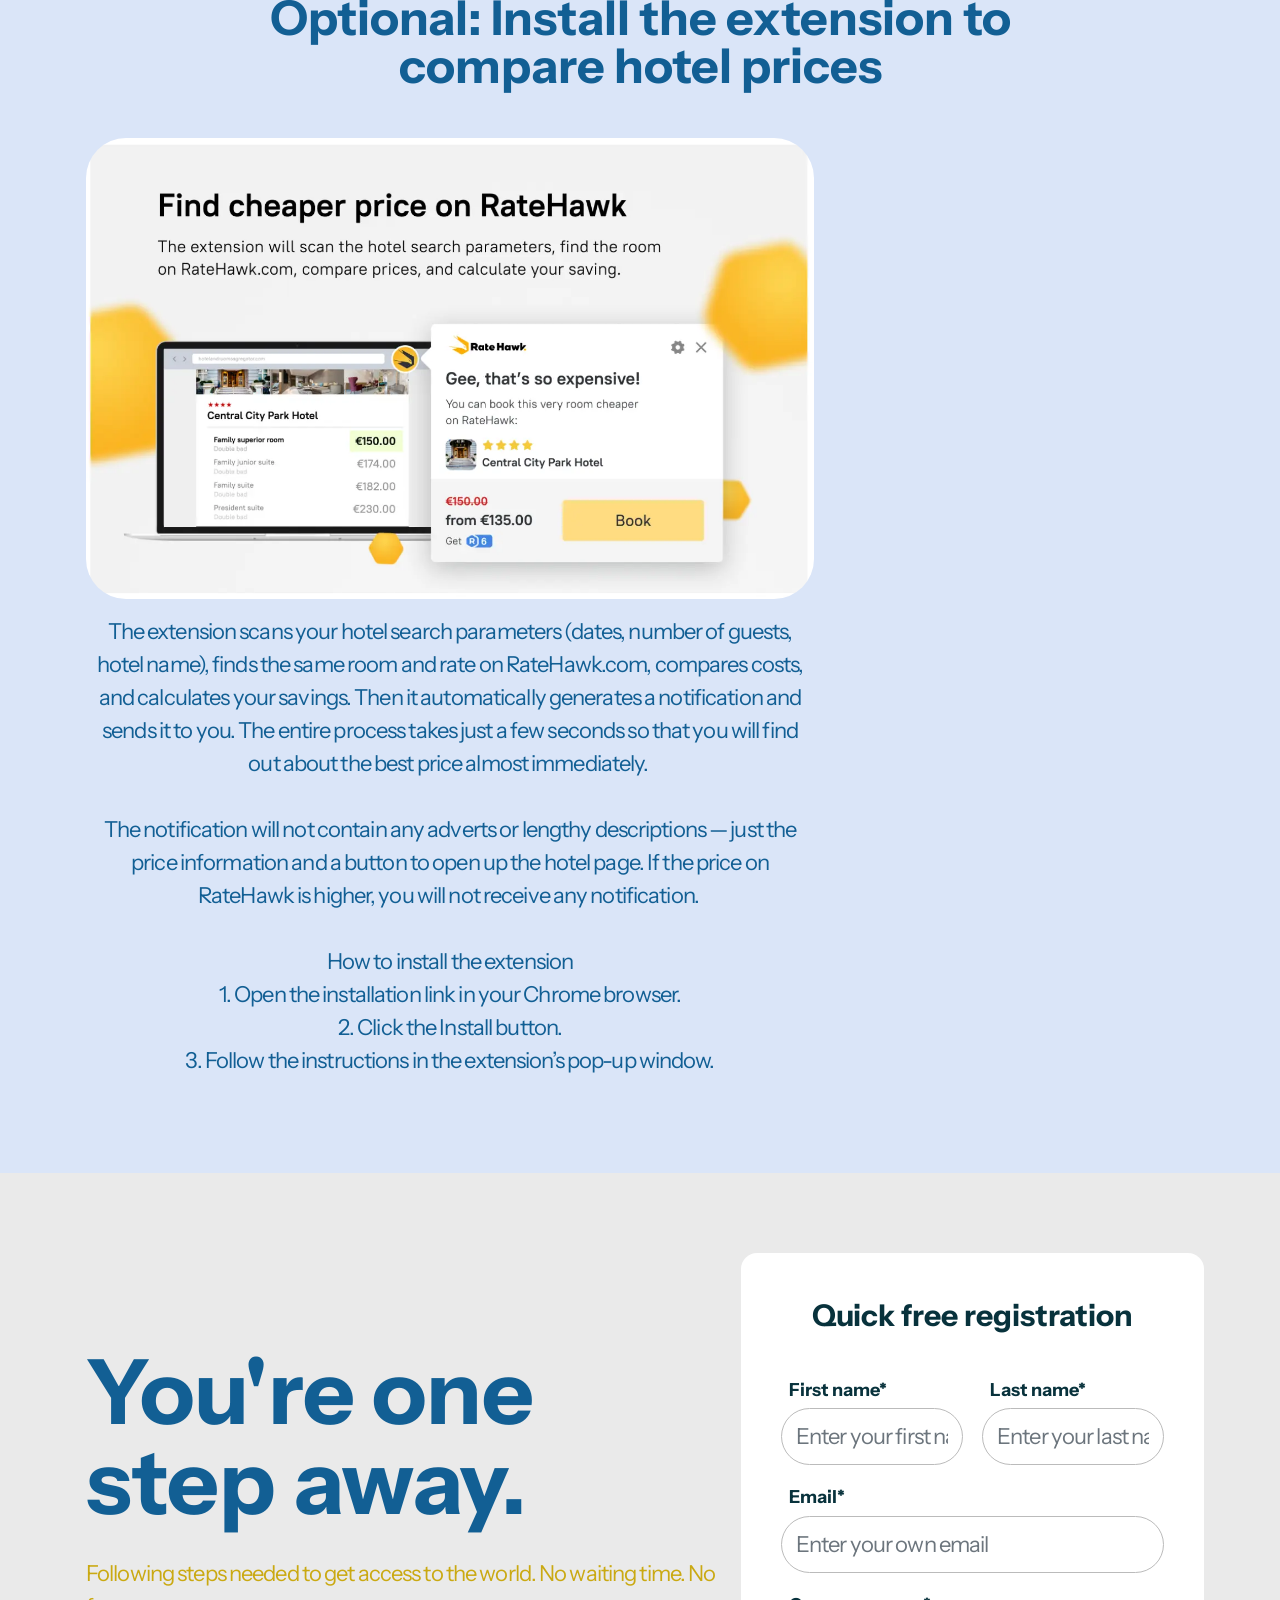
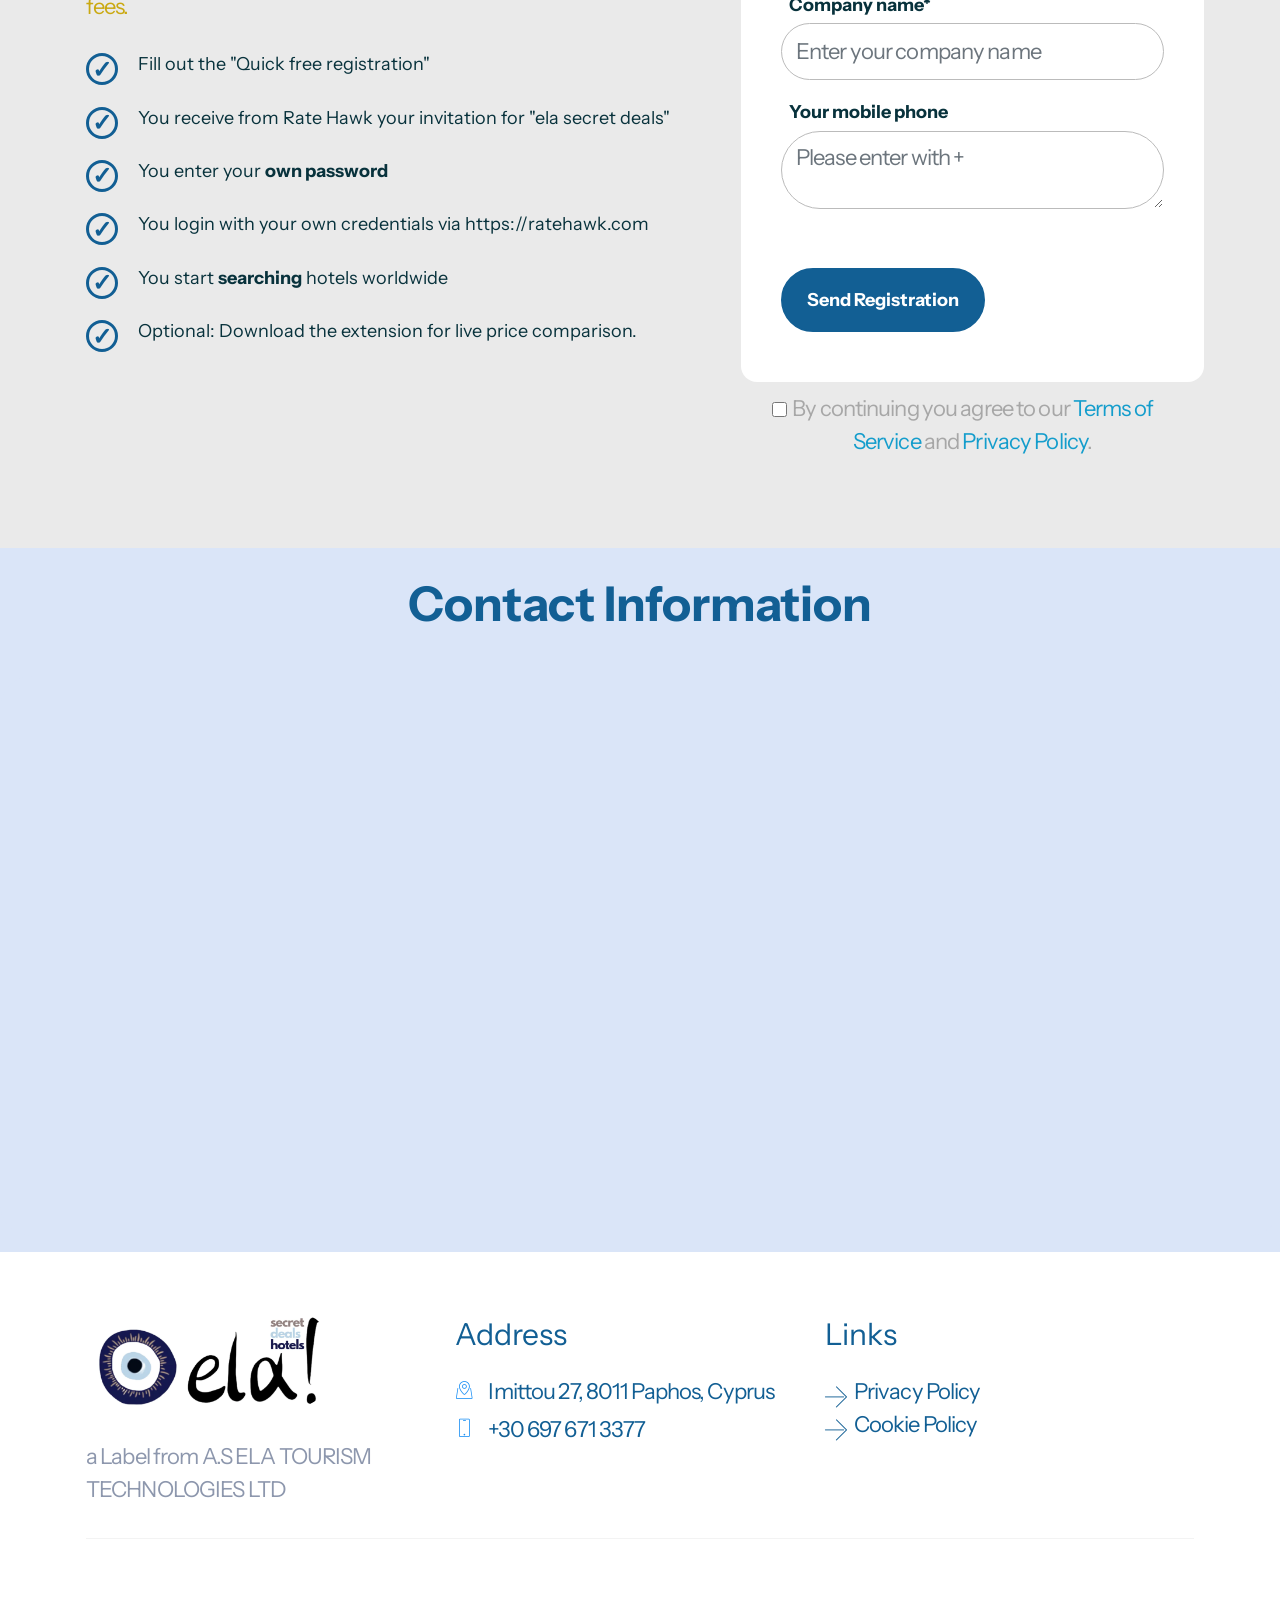
==== commit 36c20bda: "create github pages" ====
--- a/index.html
+++ b/index.html
@@ -25,7 +25,7 @@
   <link rel="stylesheet" href="assets/theme/css/style.css">
   <link rel="preload" href="https://fonts.googleapis.com/css?family=Instrument+Sans:400,500,600,700,400i,500i,600i,700i&display=swap" as="style" onload="this.onload=null;this.rel='stylesheet'">
   <noscript><link rel="stylesheet" href="https://fonts.googleapis.com/css?family=Instrument+Sans:400,500,600,700,400i,500i,600i,700i&display=swap"></noscript>
-  <link rel="preload" as="style" href="assets/mobirise/css/mbr-additional.css?v=Ur0OOM"><link rel="stylesheet" href="assets/mobirise/css/mbr-additional.css?v=Ur0OOM" type="text/css">
+  <link rel="preload" as="style" href="assets/mobirise/css/mbr-additional.css?v=73E5kE"><link rel="stylesheet" href="assets/mobirise/css/mbr-additional.css?v=73E5kE" type="text/css">
 
   
   
@@ -180,7 +180,7 @@
                                         <span class="mbr-iconfont mbri-credit-card"></span>
                                     </div>
                                     <p class="card-text mbr-fonts-style display-7">
-                                        Check availability in real-time, book your room, pay with your credit or debit card in a 100% secure PCI-DSS environment and receive booking confirmations immediately.&nbsp;</p>
+                                        Check availability in real-time, book direct your room, pay with your credit or debit card in a 100% secure PCI-DSS environment and receive booking confirmations immediately.&nbsp;</p>
                                 </div>
                             </div>
                         </div>
@@ -298,7 +298,7 @@
                 </div>
             </div>
             <div class="col-12 col-lg-5 mx-auto mbr-form" data-form-type="formoid">
-                <form action="https://mobirise.eu/" method="POST" class="mbr-form form-with-styler" data-form-title="Form Name"><input type="hidden" name="email" data-form-email="true" value="TGPJPCYjc9RMnWp92QCGdf1BoNiOeabdZ5TMy/0iwTU3sjJ+5EucOJ6zMStBeqt9IuBGhMPSrCdmjDoZPuOlTaW21FOgM32zzmzIMU2vEfnjzXPBTDomvKEJxVI6nki3.1wsbZPcONkH7lZS5ZSF4Dmd/FRq3nsVM5yfEnJzfew6EcX8Xc8fSkdtnHf3CGgKsh+rmQTHB1ylpPMlxGUQGpki+/FwZSaqnA+vTSq4nWkvoEKtKTObTyq6aBC/sPDD/">
+                <form action="https://mobirise.eu/" method="POST" class="mbr-form form-with-styler" data-form-title="Form Name"><input type="hidden" name="email" data-form-email="true" value="n05v2YxkRfAAQnbLCM44+7ia8Z11K3VB3kSA21yZTM1UN81Dhlxq2lYt4uhZBZUtfO9MESisoPgAxGKZ/5O/hUwwWxgsEk4B9lzWfPbAzwAStC1ZufVDlLYxLOfvYqsE.2jJte/n24oALGLxO+ou7unZdS+b0ESd1suNWsGoP8FTt67Yxo+SdHxzPWf5q4miZj2lOEEPqrFB0tyUo4dA8nKVv5OwU0dMONgBa3s5usl5+2G5sPMtJhTddZXj6WCO/">
                     <div class="row">
                         <div hidden="hidden" data-form-alert="" class="alert alert-success col-12">Thanks for filling out
                             the registration form! Your registration has been successfully! You can close now this mask.
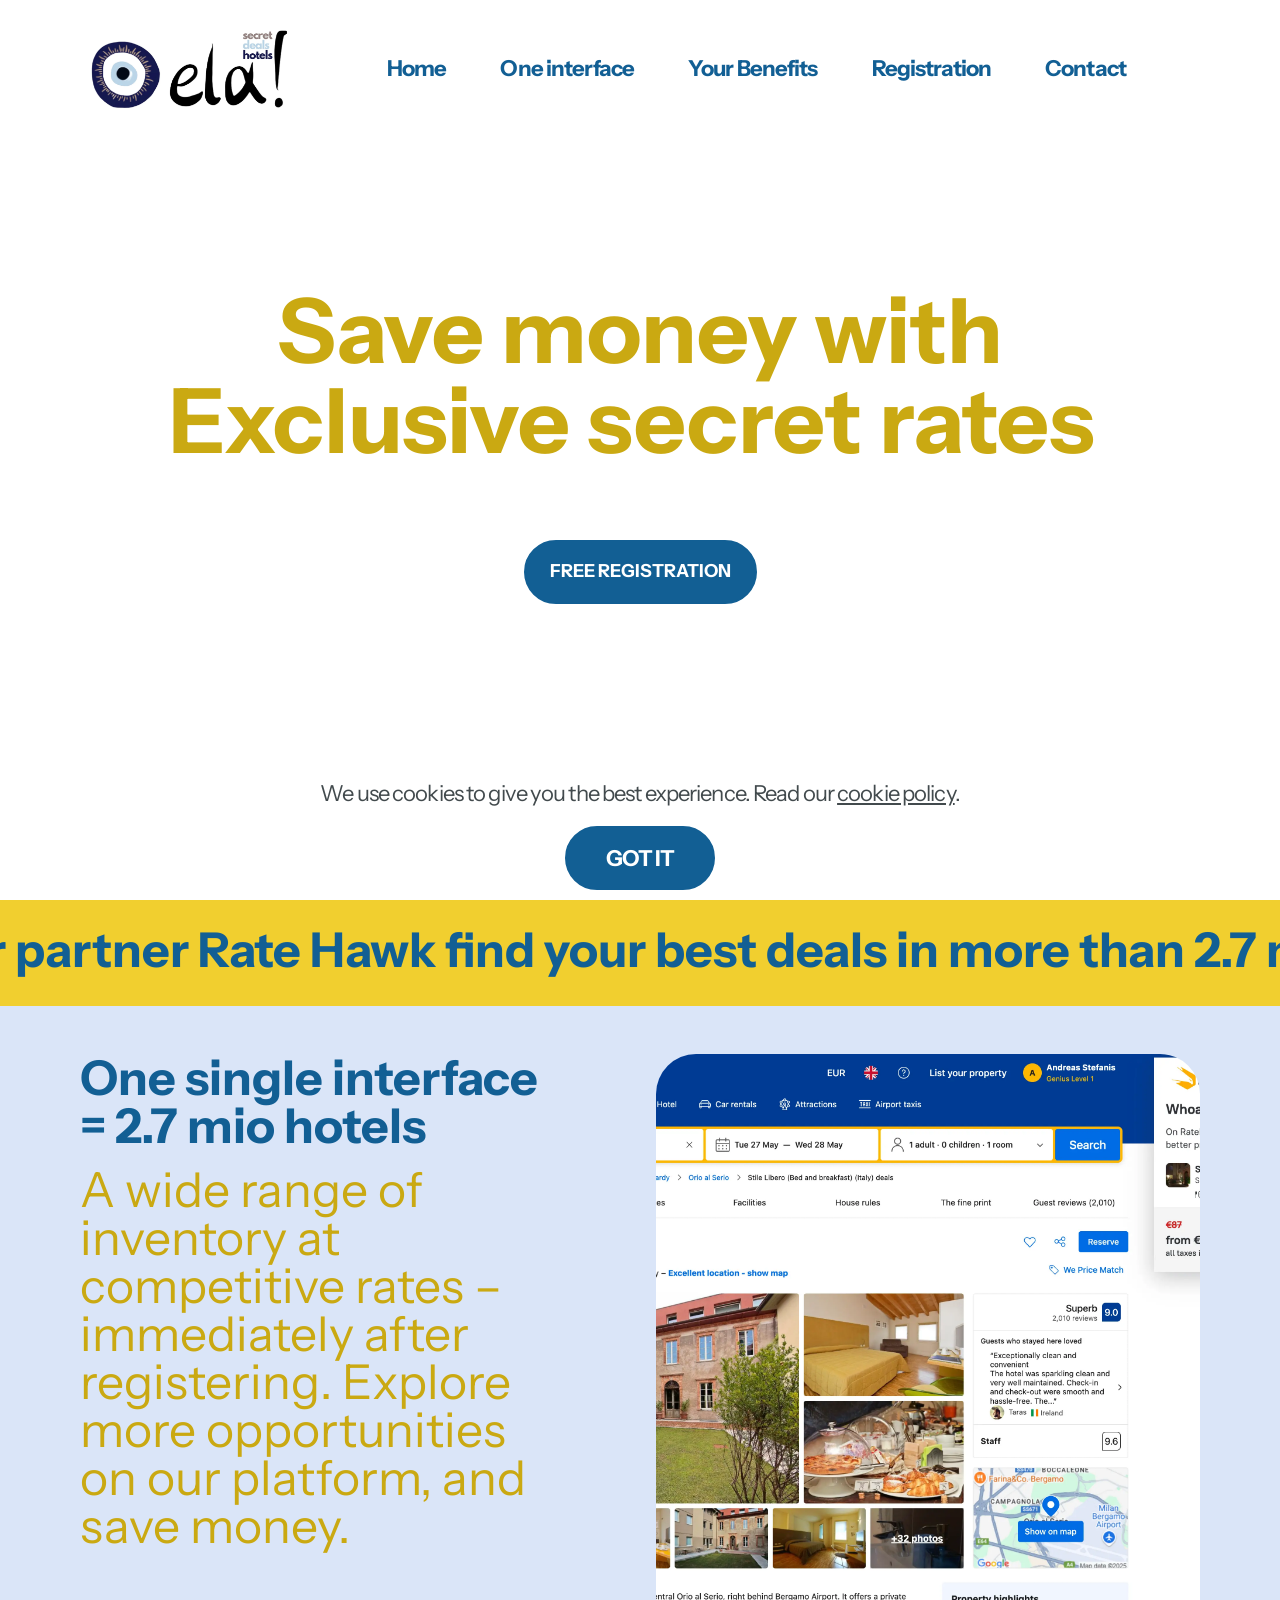
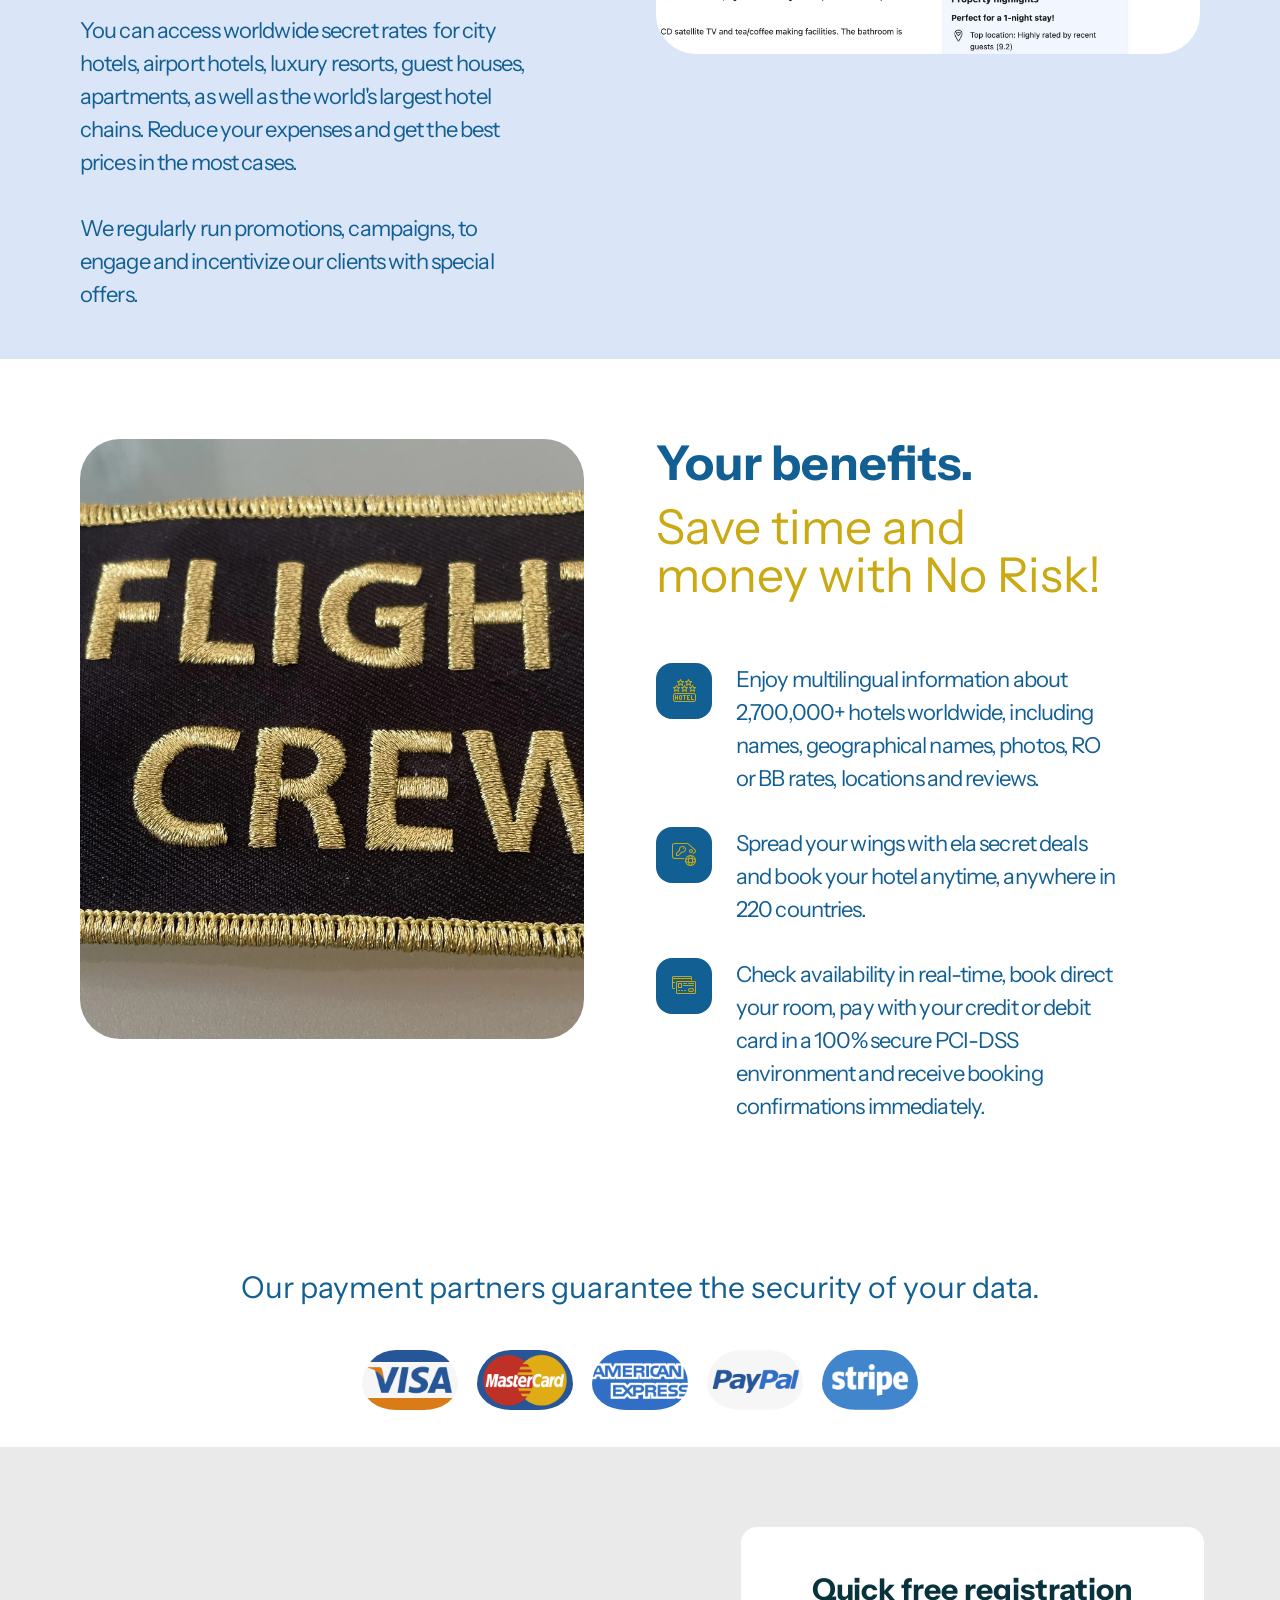
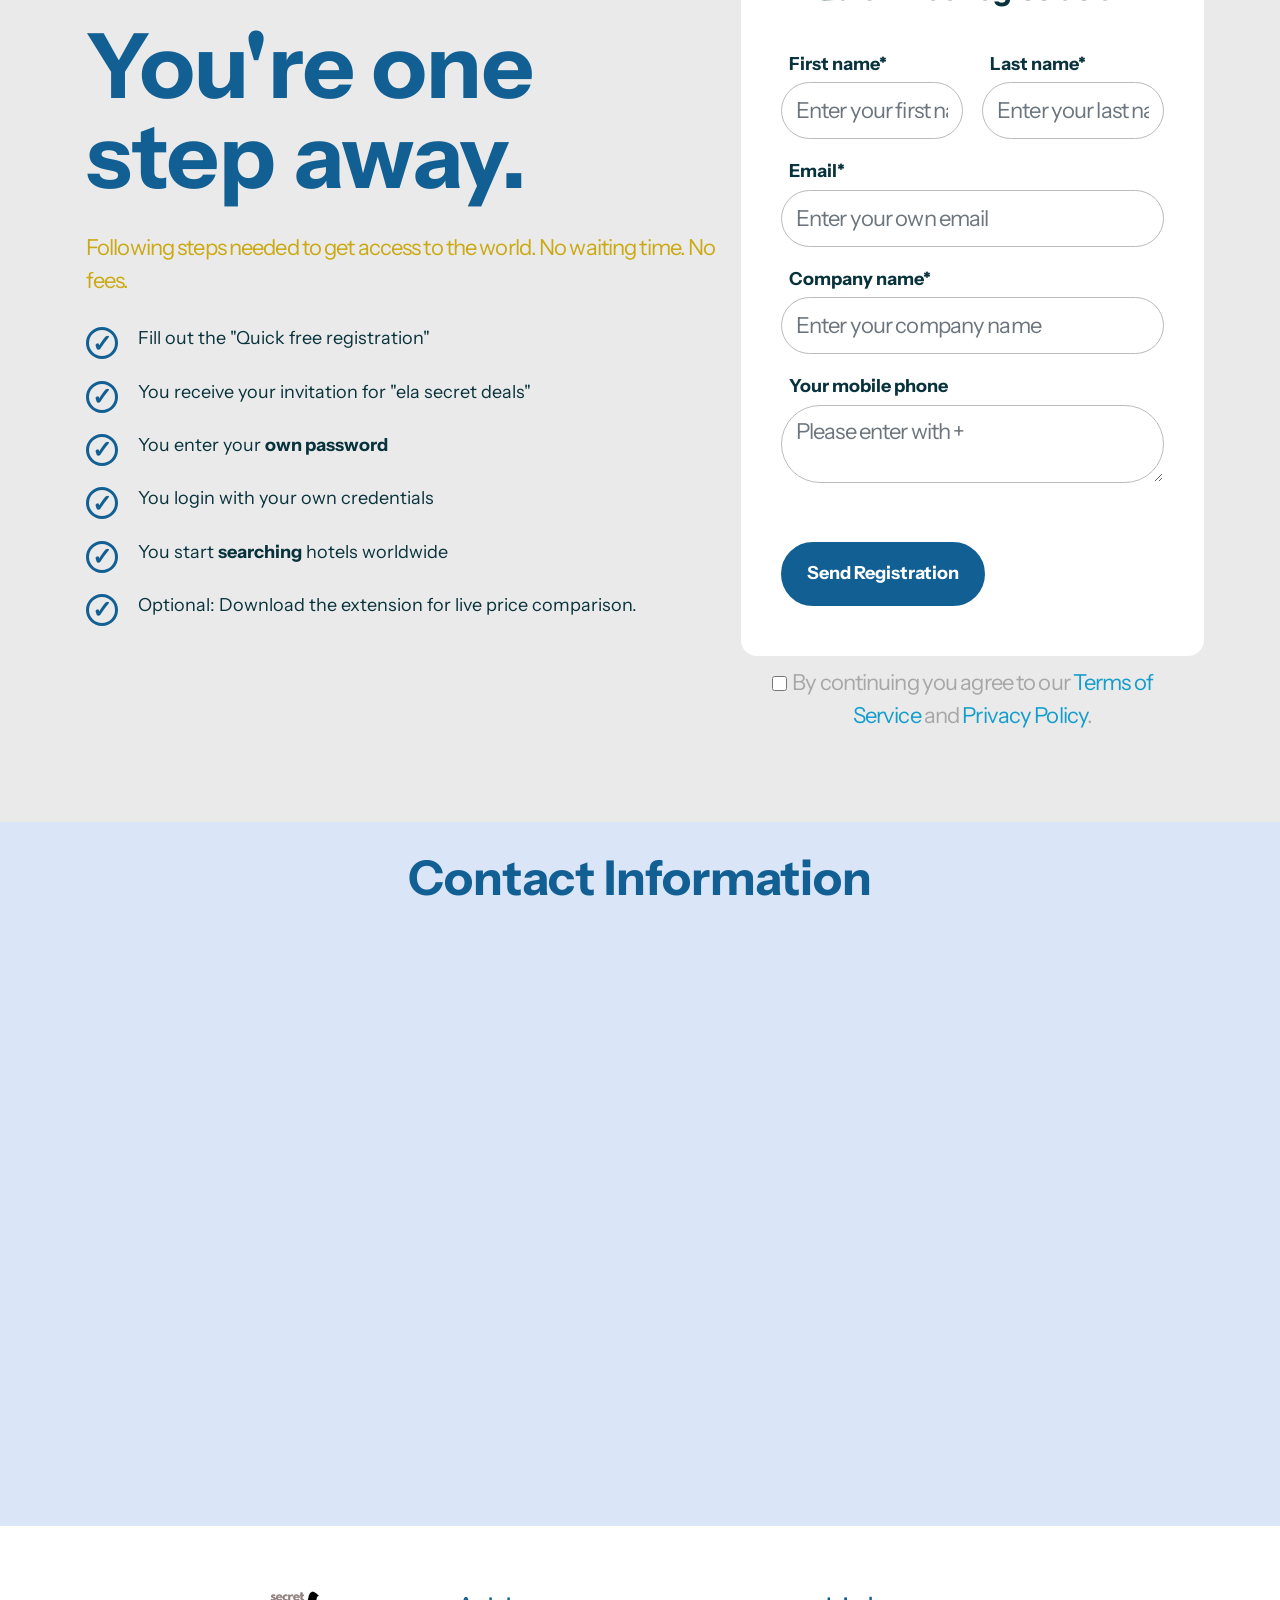
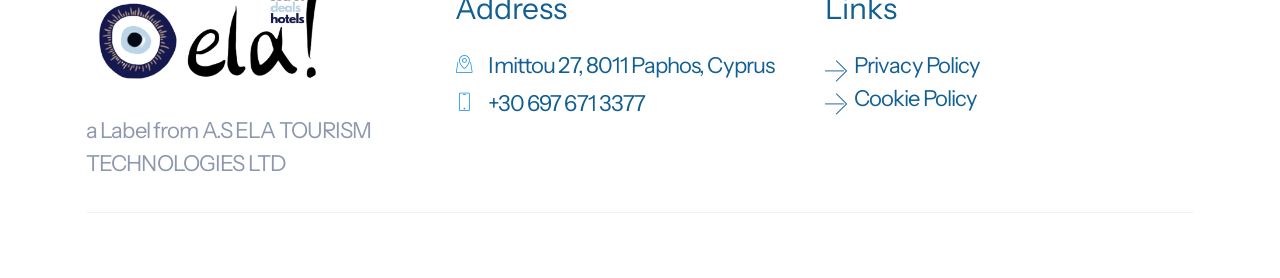
==== commit a0e34c57: "create github pages" ====
--- a/index.html
+++ b/index.html
@@ -25,7 +25,7 @@
   <link rel="stylesheet" href="assets/theme/css/style.css">
   <link rel="preload" href="https://fonts.googleapis.com/css?family=Instrument+Sans:400,500,600,700,400i,500i,600i,700i&display=swap" as="style" onload="this.onload=null;this.rel='stylesheet'">
   <noscript><link rel="stylesheet" href="https://fonts.googleapis.com/css?family=Instrument+Sans:400,500,600,700,400i,500i,600i,700i&display=swap"></noscript>
-  <link rel="preload" as="style" href="assets/mobirise/css/mbr-additional.css?v=73E5kE"><link rel="stylesheet" href="assets/mobirise/css/mbr-additional.css?v=73E5kE" type="text/css">
+  <link rel="preload" as="style" href="assets/mobirise/css/mbr-additional.css?v=lkePLK"><link rel="stylesheet" href="assets/mobirise/css/mbr-additional.css?v=lkePLK" type="text/css">
 
   
   
@@ -81,7 +81,7 @@
             <div class="col-12">
                 <div class="title-wrapper">
                     
-                    <h1 class="mbr-section-title mbr-fonts-style display-1"><strong>Exclusive secret rates via RateHawk.&nbsp;</strong></h1>
+                    <h1 class="mbr-section-title mbr-fonts-style display-1"><strong>Save money with Exclusive secret rates&nbsp;</strong></h1>
                     
                     <div class="mbr-section-btn"><a class="btn btn-primary display-4" href="index.html#form1-1h"><font face="Socicon"><br></font>FREE REGISTRATION</a></div>
                 </div>
@@ -117,7 +117,7 @@
                     <h2 class="mbr-section-title mbr-fonts-style display-2">
                         <strong>One single interface = 2.7 mio hotels</strong></h2>
                     <h3 class="mbr-section-subtitle mbr-fonts-style display-2">A wide range of inventory at competitive rates – immediately after registering. Explore more opportunities on our platform, and save money.&nbsp;</h3>
-                    <p class="mbr-text mbr-fonts-style display-7">Together with our partner RateHawk you can access worldwide secret rates&nbsp; for city hotels, airport hotels, luxury resorts, guest houses, apartments, as well as the world's largest hotel chains. Reduce your expenses and get the best prices in the most cases.<br><br>We regularly run promotions, campaigns, to engage and incentivize our clients with special offers.<br></p>
+                    <p class="mbr-text mbr-fonts-style display-7">You can access worldwide secret rates&nbsp; for city hotels, airport hotels, luxury resorts, guest houses, apartments, as well as the world's largest hotel chains. Reduce your expenses and get the best prices in the most cases.<br><br>We regularly run promotions, campaigns, to engage and incentivize our clients with special offers.<br></p>
                     
                 </div>
             </div>
@@ -169,7 +169,7 @@
                                     <div class="iconfont-wrapper">
                                         <span class="mbr-iconfont icon54-v3-global-key-tag"></span>
                                     </div>
-                                    <p class="card-text mbr-fonts-style display-7">Spread your wings with ela secret deals and book your hotel anytime, anywhere in 220 countries. Install the browser extension of RateHawk (see below) and compare in real time the hotel prices.</p>
+                                    <p class="card-text mbr-fonts-style display-7">Spread your wings with ela secret deals and book your hotel anytime, anywhere in 220 countries.</p>
                                 </div>
                             </div>
                         </div>
@@ -239,37 +239,6 @@
     </div>
 </section>
 
-<section data-bs-version="5.1" class="features12 cid-uLLVJMUxxR" id="features012-e">
-	
-	
-	<div class="container">
-		<div class="row justify-content-center">
-			<div class="col-12 content-head">
-				<div class="mbr-section-head mb-5">
-					<h4 class="mbr-section-title mbr-fonts-style align-center mb-0 display-2"><strong>Optional: Install the extension to compare hotel prices</strong></h4>
-					
-				</div>
-			</div>
-		</div>
-		<div class="row mb-4">
-			<div class="item features-image col-12 col-md-6 col-lg-8 active">
-				<div class="item-wrapper">
-					<div class="item-img mb-3 img-big">
-						<img src="assets/images/findthe-best-price-ratehawk.webp" alt="" title="" data-slide-to="1" data-bs-slide-to="1">
-					</div>
-					<div class="item-content align-center">
-						<h5 class="item-title mbr-fonts-style mb-3 display-7">The extension scans your hotel search parameters (dates, number of guests, hotel name), finds the same room and rate on RateHawk.com, compares costs, and calculates your savings. Then it automatically generates a notification and sends it to you. The entire process takes just a few seconds so that you will find out about the best price almost immediately.&nbsp;<div><br></div><div>The notification will not contain any adverts or lengthy descriptions — just the price information and a button to open up the hotel page. If the price on RateHawk is higher, you will not receive any notification.&nbsp;</div><div><br></div><div>How to install the extension</div><div>1. Open the installation link in your Chrome browser.</div><div>2. Click the Install button.</div><div>3. Follow the instructions in the extension’s pop-up window.</div></h5>
-						
-						
-						
-					</div>
-				</div>
-			</div>
-			
-		</div>
-	</div>
-</section>
-
 <section data-bs-version="5.1" class="form1 elevatem5 cid-uLVfzQ3hIv" id="form1-1h">
 
     
@@ -289,16 +258,16 @@
                     <div class="list-wrap">
                         <ul class="list mbr-fonts-style display-4">
                             <li class="item-wrap">Fill out the "Quick free registration"</li>
-                            <li class="item-wrap">You receive from Rate Hawk your invitation for "ela secret deals"</li>
+                            <li class="item-wrap">You receive your invitation for "ela secret deals"</li>
                             <li class="item-wrap">You enter your <strong>own password</strong></li>
-                            <li class="item-wrap">You login with your own credentials via https://ratehawk.com</li>
+                            <li class="item-wrap">You login with your own credentials</li>
                             <li class="item-wrap">You start <strong>searching</strong> hotels worldwide</li><li class="item-wrap">Optional: Download the extension for live price comparison.</li>
                         </ul>
                     </div>
                 </div>
             </div>
             <div class="col-12 col-lg-5 mx-auto mbr-form" data-form-type="formoid">
-                <form action="https://mobirise.eu/" method="POST" class="mbr-form form-with-styler" data-form-title="Form Name"><input type="hidden" name="email" data-form-email="true" value="n05v2YxkRfAAQnbLCM44+7ia8Z11K3VB3kSA21yZTM1UN81Dhlxq2lYt4uhZBZUtfO9MESisoPgAxGKZ/5O/hUwwWxgsEk4B9lzWfPbAzwAStC1ZufVDlLYxLOfvYqsE.2jJte/n24oALGLxO+ou7unZdS+b0ESd1suNWsGoP8FTt67Yxo+SdHxzPWf5q4miZj2lOEEPqrFB0tyUo4dA8nKVv5OwU0dMONgBa3s5usl5+2G5sPMtJhTddZXj6WCO/">
+                <form action="https://mobirise.eu/" method="POST" class="mbr-form form-with-styler" data-form-title="Form Name"><input type="hidden" name="email" data-form-email="true" value="0L4/eerWgMS2MXzX8HrTe1DMuawDyn8j5jRCpUQpCPz5+Dgh3VMp+hjaJgQpaPpLQEjwTMb8qJBnk/c7eio0HWzljcBLaA5dmFXCRuetxybrkWTzT6LxTC5khyEfFMX9.DIRCCGGuQsRjA2U9ohpAAyP1bUaRsKwGdQ88BTqmXAhUSHA4/GHT/k/u7yLwW5MNqxPD+ANaD+RLlTnW3A/gn0hecO+VBRgcEHuVYqxtuvLpenzFuzPIS/9YjAYmFiMu">
                     <div class="row">
                         <div hidden="hidden" data-form-alert="" class="alert alert-success col-12">Thanks for filling out
                             the registration form! Your registration has been successfully! You can close now this mask.
--- a/assets/mobirise/css/mbr-additional.css
+++ b/assets/mobirise/css/mbr-additional.css
@@ -1700,59 +1700,6 @@
   position: absolute;
   top: 0;
 }
-.cid-uLLVJMUxxR {
-  padding-top: 3rem;
-  padding-bottom: 1rem;
-  background-color: #dae5f8;
-}
-.cid-uLLVJMUxxR .item-subtitle {
-  line-height: 1.2;
-  color: #000000;
-}
-.cid-uLLVJMUxxR img,
-.cid-uLLVJMUxxR .item-img {
-  width: 100%;
-}
-.cid-uLLVJMUxxR .item:focus,
-.cid-uLLVJMUxxR span:focus {
-  outline: none;
-}
-.cid-uLLVJMUxxR .item {
-  margin-bottom: 2rem;
-}
-@media (max-width: 767px) {
-  .cid-uLLVJMUxxR .item {
-    margin-bottom: 1rem;
-  }
-}
-.cid-uLLVJMUxxR .item-wrapper {
-  position: relative;
-  border-radius: 4px;
-  height: 100%;
-  display: flex;
-  flex-flow: column nowrap;
-}
-.cid-uLLVJMUxxR .item-content {
-  display: flex;
-  flex-direction: column;
-  height: 100%;
-}
-.cid-uLLVJMUxxR .item-content .item-footer {
-  margin-top: auto;
-}
-.cid-uLLVJMUxxR .mbr-section-title {
-  color: #125f94;
-}
-.cid-uLLVJMUxxR .mbr-text,
-.cid-uLLVJMUxxR .mbr-section-btn {
-  color: #000000;
-}
-.cid-uLLVJMUxxR .item-title {
-  color: #125f94;
-}
-.cid-uLLVJMUxxR .content-head {
-  max-width: 800px;
-}
 .cid-uLVfzQ3hIv {
   padding-top: 5rem;
   padding-bottom: 5rem;
--- a/assets/mobirise/css/mbr-additional.css
+++ b/assets/mobirise/css/mbr-additional.css
@@ -1700,59 +1700,6 @@
   position: absolute;
   top: 0;
 }
-.cid-uLLVJMUxxR {
-  padding-top: 3rem;
-  padding-bottom: 1rem;
-  background-color: #dae5f8;
-}
-.cid-uLLVJMUxxR .item-subtitle {
-  line-height: 1.2;
-  color: #000000;
-}
-.cid-uLLVJMUxxR img,
-.cid-uLLVJMUxxR .item-img {
-  width: 100%;
-}
-.cid-uLLVJMUxxR .item:focus,
-.cid-uLLVJMUxxR span:focus {
-  outline: none;
-}
-.cid-uLLVJMUxxR .item {
-  margin-bottom: 2rem;
-}
-@media (max-width: 767px) {
-  .cid-uLLVJMUxxR .item {
-    margin-bottom: 1rem;
-  }
-}
-.cid-uLLVJMUxxR .item-wrapper {
-  position: relative;
-  border-radius: 4px;
-  height: 100%;
-  display: flex;
-  flex-flow: column nowrap;
-}
-.cid-uLLVJMUxxR .item-content {
-  display: flex;
-  flex-direction: column;
-  height: 100%;
-}
-.cid-uLLVJMUxxR .item-content .item-footer {
-  margin-top: auto;
-}
-.cid-uLLVJMUxxR .mbr-section-title {
-  color: #125f94;
-}
-.cid-uLLVJMUxxR .mbr-text,
-.cid-uLLVJMUxxR .mbr-section-btn {
-  color: #000000;
-}
-.cid-uLLVJMUxxR .item-title {
-  color: #125f94;
-}
-.cid-uLLVJMUxxR .content-head {
-  max-width: 800px;
-}
 .cid-uLVfzQ3hIv {
   padding-top: 5rem;
   padding-bottom: 5rem;
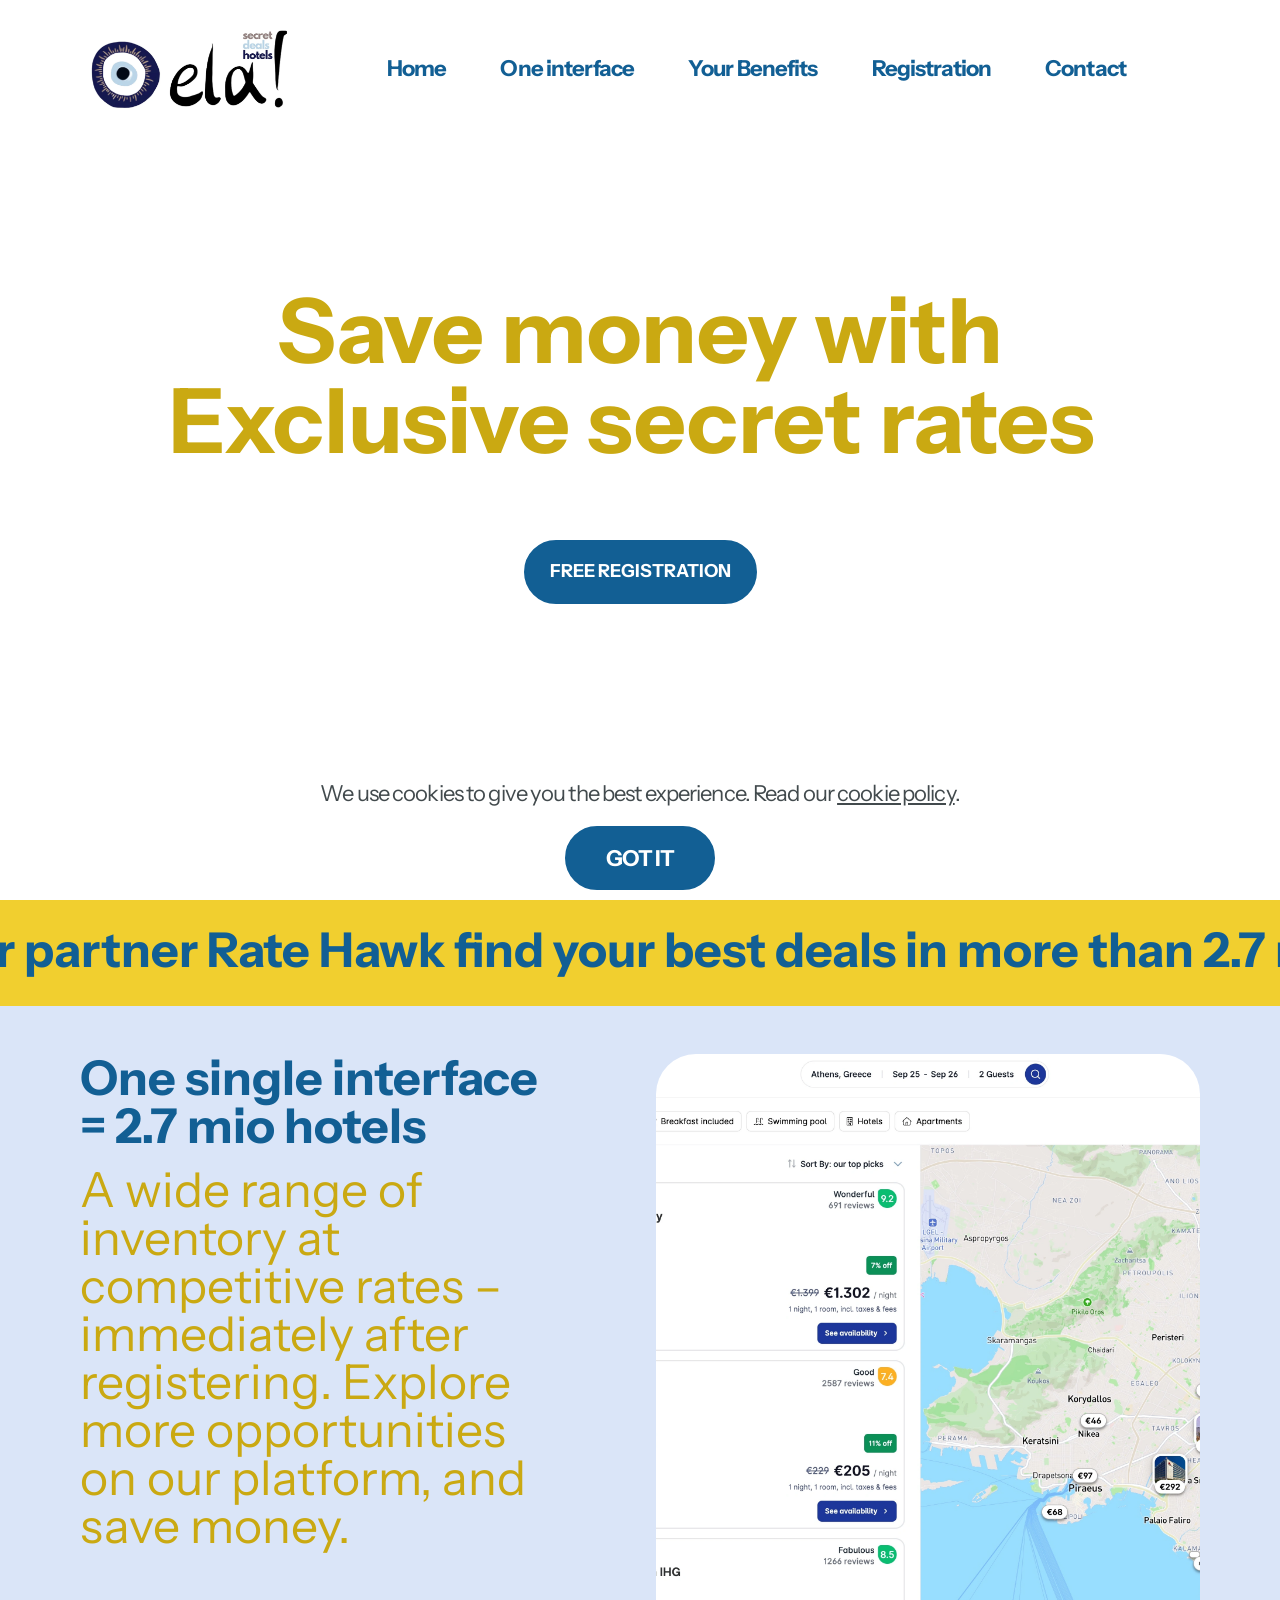
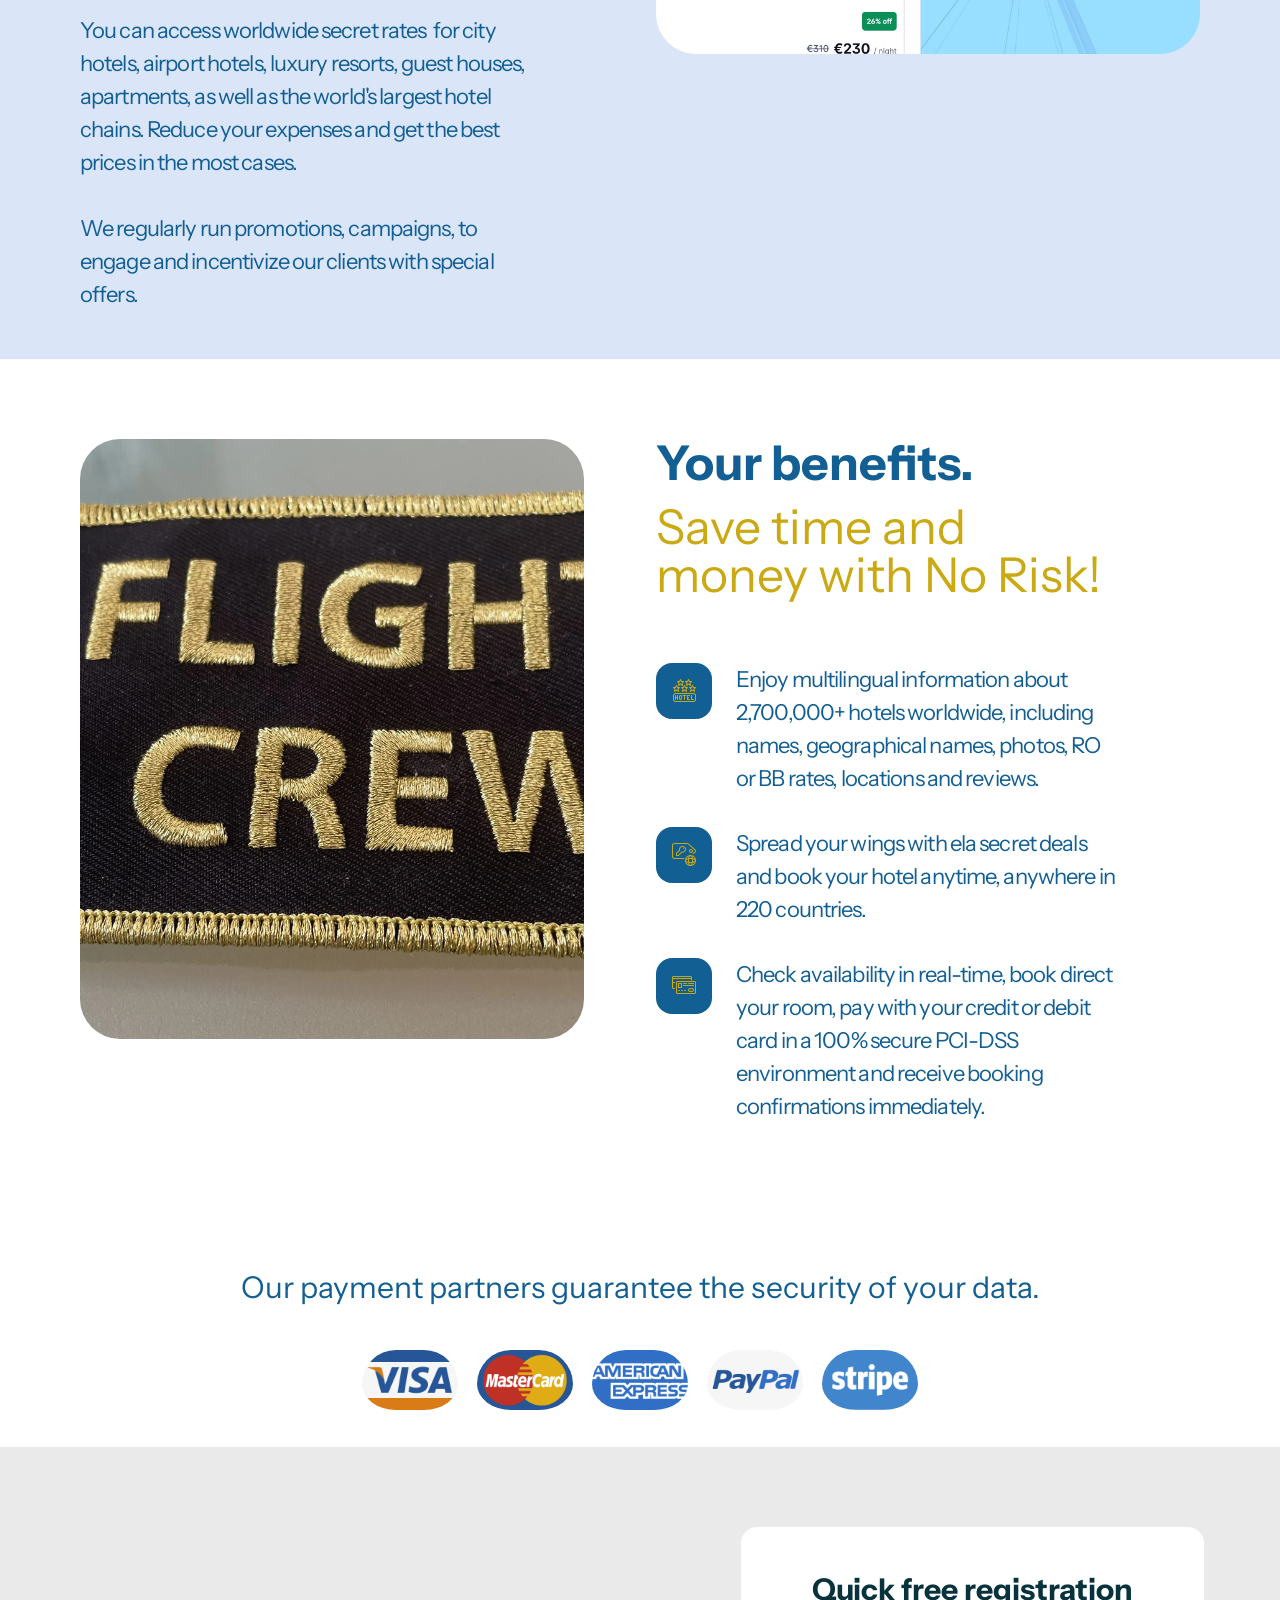
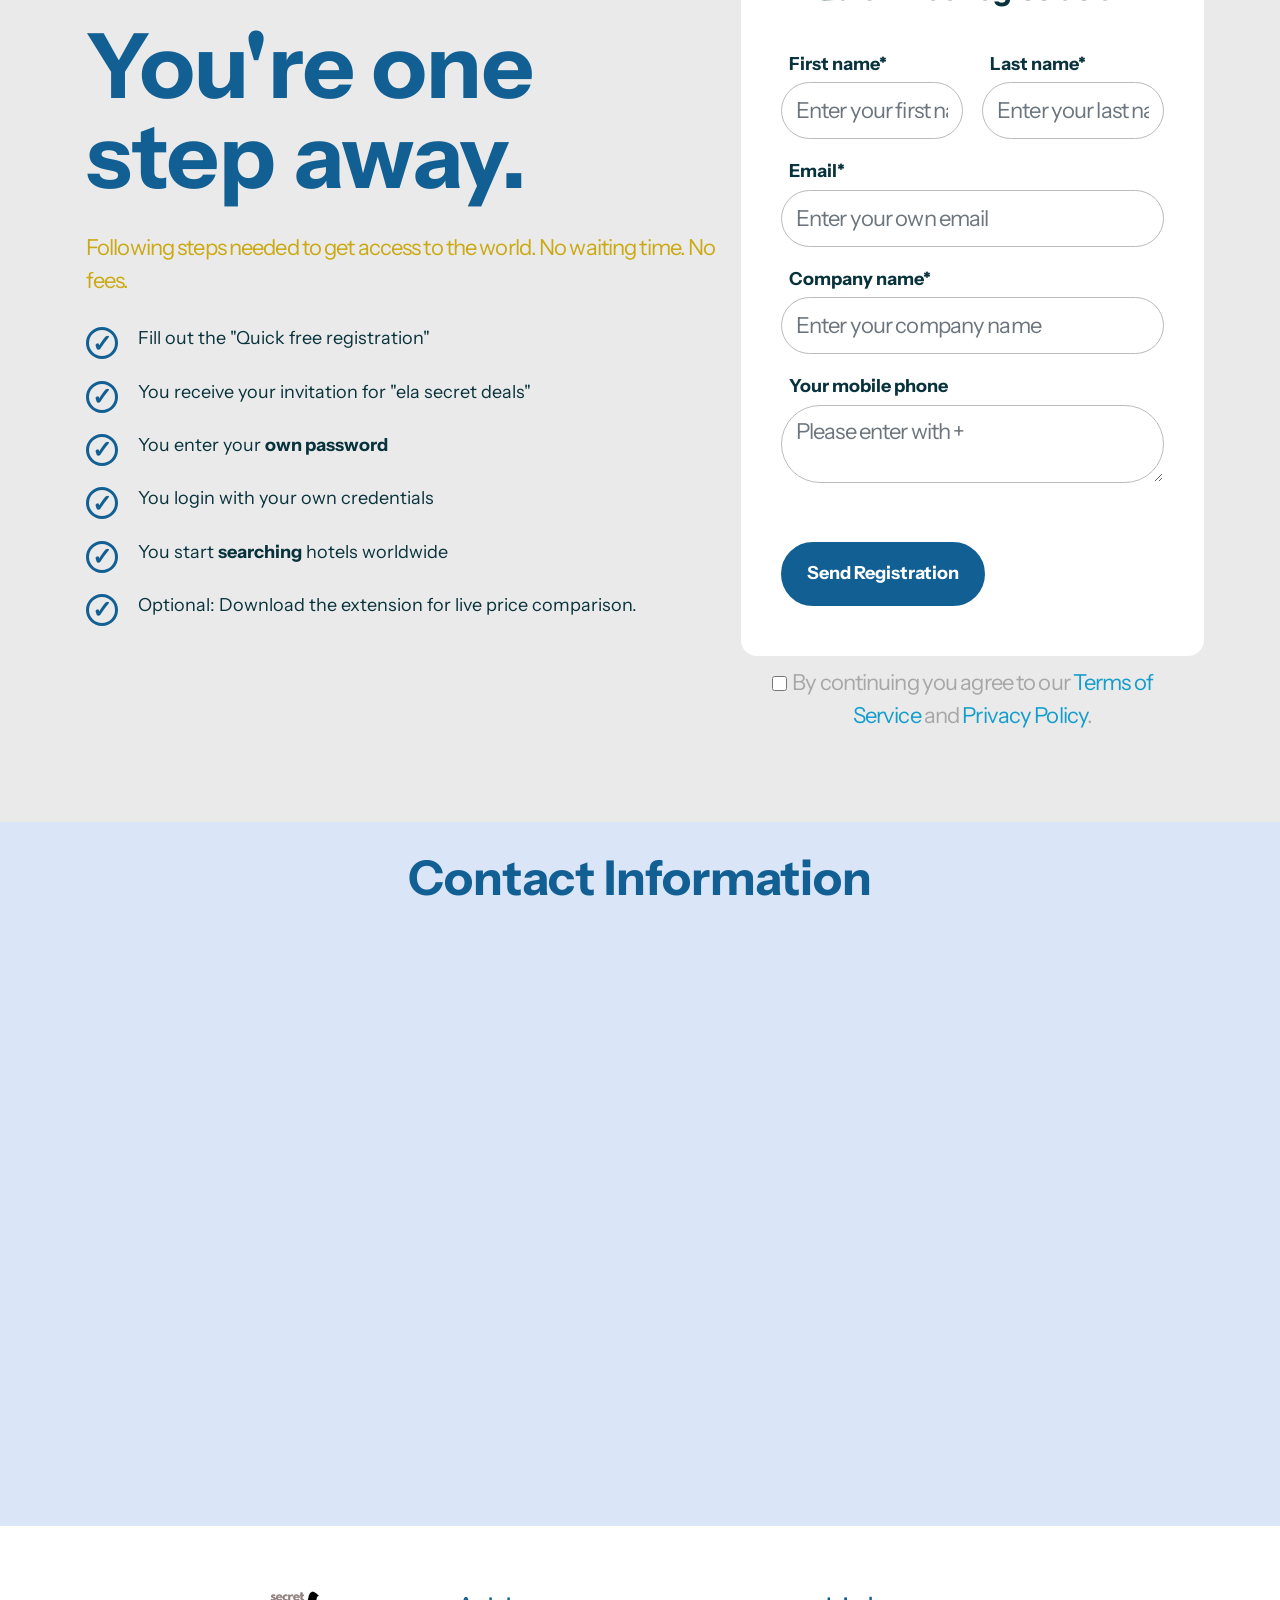
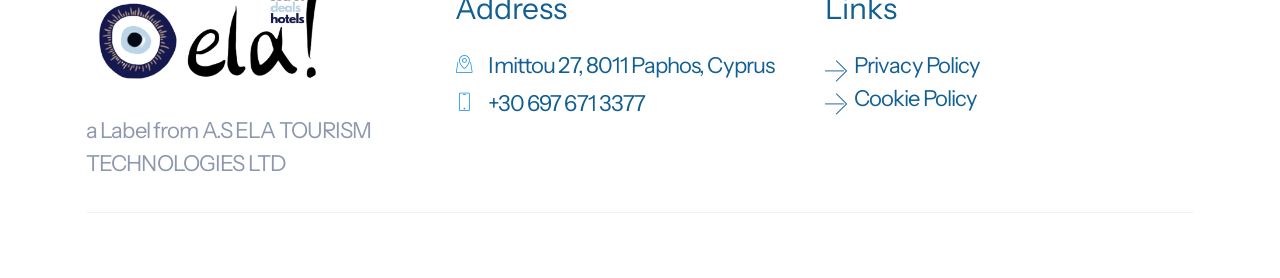
==== commit c6fa15e4: "create github pages" ====
--- a/index.html
+++ b/index.html
@@ -25,7 +25,7 @@
   <link rel="stylesheet" href="assets/theme/css/style.css">
   <link rel="preload" href="https://fonts.googleapis.com/css?family=Instrument+Sans:400,500,600,700,400i,500i,600i,700i&display=swap" as="style" onload="this.onload=null;this.rel='stylesheet'">
   <noscript><link rel="stylesheet" href="https://fonts.googleapis.com/css?family=Instrument+Sans:400,500,600,700,400i,500i,600i,700i&display=swap"></noscript>
-  <link rel="preload" as="style" href="assets/mobirise/css/mbr-additional.css?v=lkePLK"><link rel="stylesheet" href="assets/mobirise/css/mbr-additional.css?v=lkePLK" type="text/css">
+  <link rel="preload" as="style" href="assets/mobirise/css/mbr-additional.css?v=hpy2FN"><link rel="stylesheet" href="assets/mobirise/css/mbr-additional.css?v=hpy2FN" type="text/css">
 
   
   
@@ -123,7 +123,7 @@
             </div>
             <div class="col-12 col-lg-6">
                 <div class="image-wrapper">
-                    <img src="assets/images/compare-rates.webp" alt="">
+                    <img src="assets/images/ela-secret-list-map.webp" alt="">
                 </div>
             </div>
         </div>
@@ -267,7 +267,7 @@
                 </div>
             </div>
             <div class="col-12 col-lg-5 mx-auto mbr-form" data-form-type="formoid">
-                <form action="https://mobirise.eu/" method="POST" class="mbr-form form-with-styler" data-form-title="Form Name"><input type="hidden" name="email" data-form-email="true" value="0L4/eerWgMS2MXzX8HrTe1DMuawDyn8j5jRCpUQpCPz5+Dgh3VMp+hjaJgQpaPpLQEjwTMb8qJBnk/c7eio0HWzljcBLaA5dmFXCRuetxybrkWTzT6LxTC5khyEfFMX9.DIRCCGGuQsRjA2U9ohpAAyP1bUaRsKwGdQ88BTqmXAhUSHA4/GHT/k/u7yLwW5MNqxPD+ANaD+RLlTnW3A/gn0hecO+VBRgcEHuVYqxtuvLpenzFuzPIS/9YjAYmFiMu">
+                <form action="https://mobirise.eu/" method="POST" class="mbr-form form-with-styler" data-form-title="Form Name"><input type="hidden" name="email" data-form-email="true" value="PkukXOzsSgLlX/kMgth/ry8Z2DrkJI6P5lKe56PRZ/+coP8hoz+km/hyUIe09uwHth2mZ80wQOFvRG2LEiZCeDdXbZoSEeSZygkrGDzZluAd6a/Z+MDOrRE2Yp0m7Z67.gi01alAoKEb4DgyB/Gmgk/oGJlfYzmqN7S5qmIw/hbA2OwTdUVHf1eXoDK8Xrcql3MZFYSDcxQGh/P5LDE6jp2I3aSNs7O6VAgsODBBzJfRLTpMY2A4hLacCW7k7q7vL">
                     <div class="row">
                         <div hidden="hidden" data-form-alert="" class="alert alert-success col-12">Thanks for filling out
                             the registration form! Your registration has been successfully! You can close now this mask.
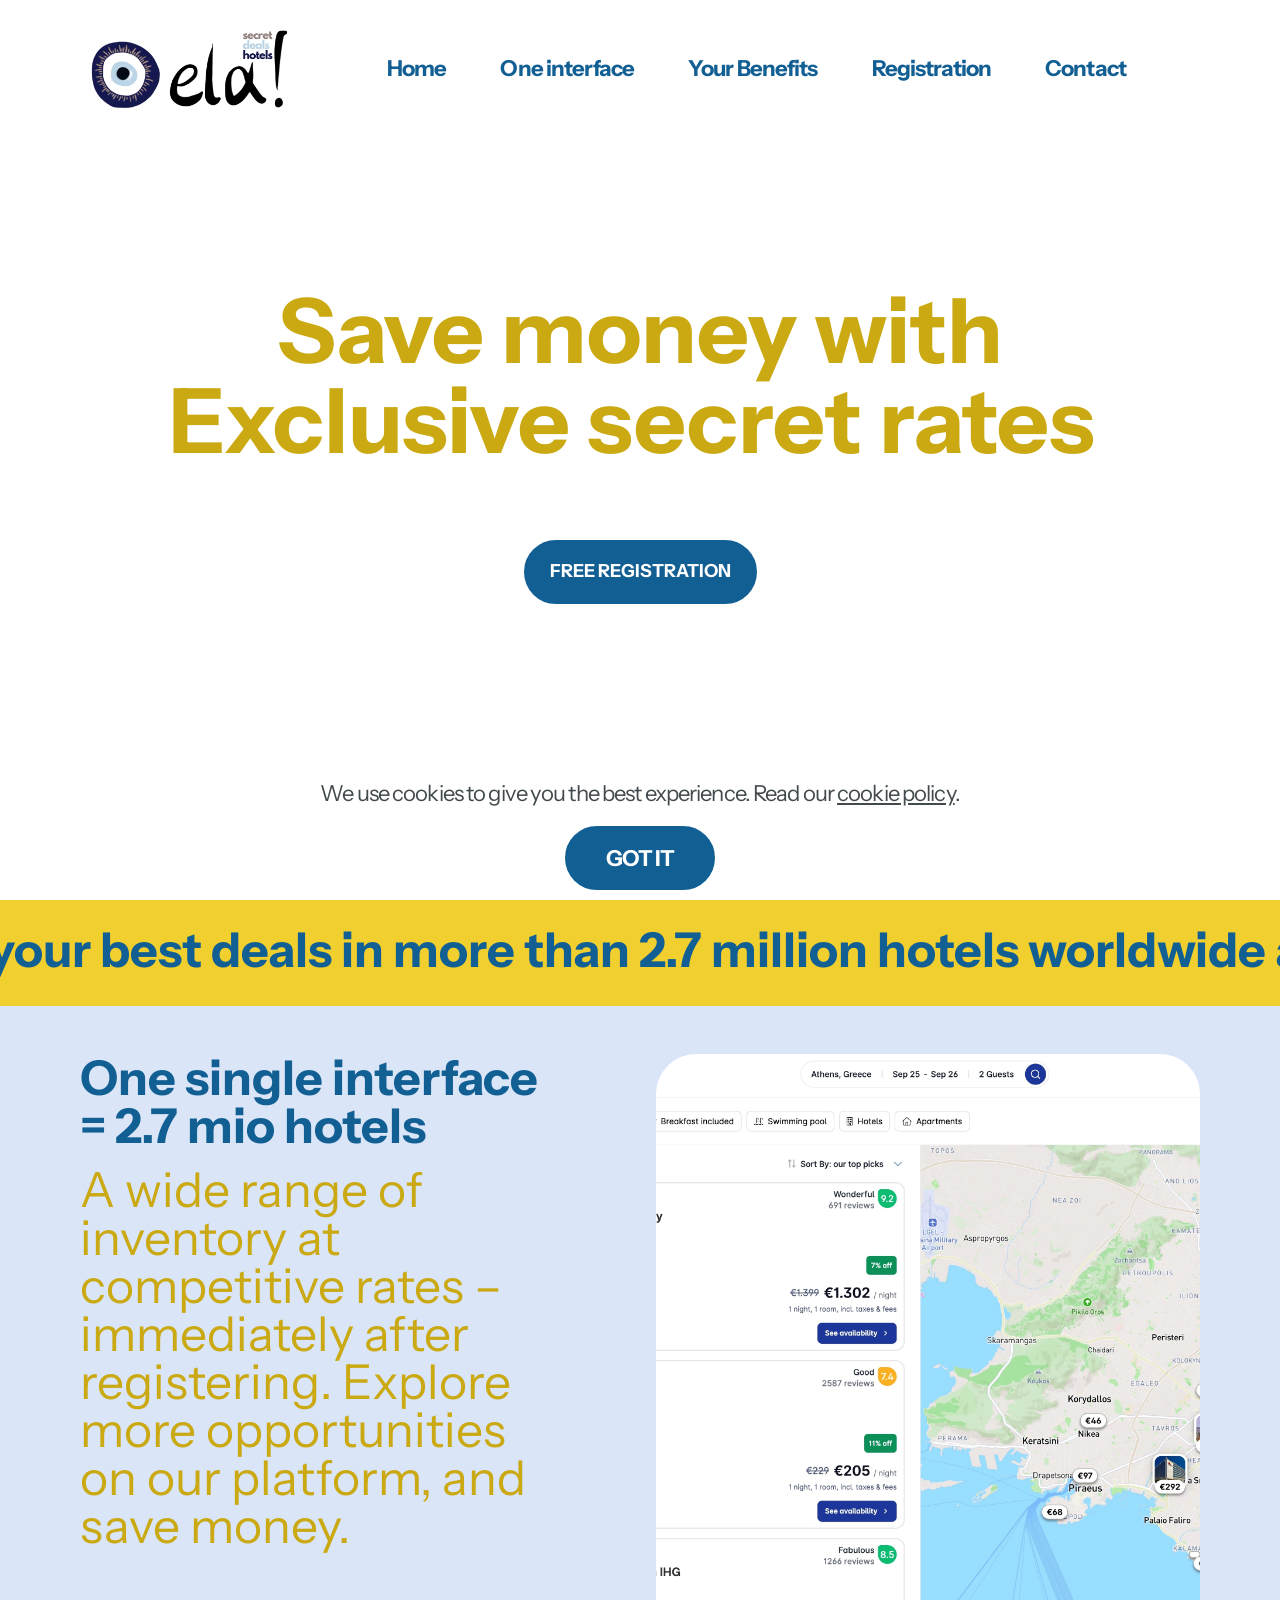
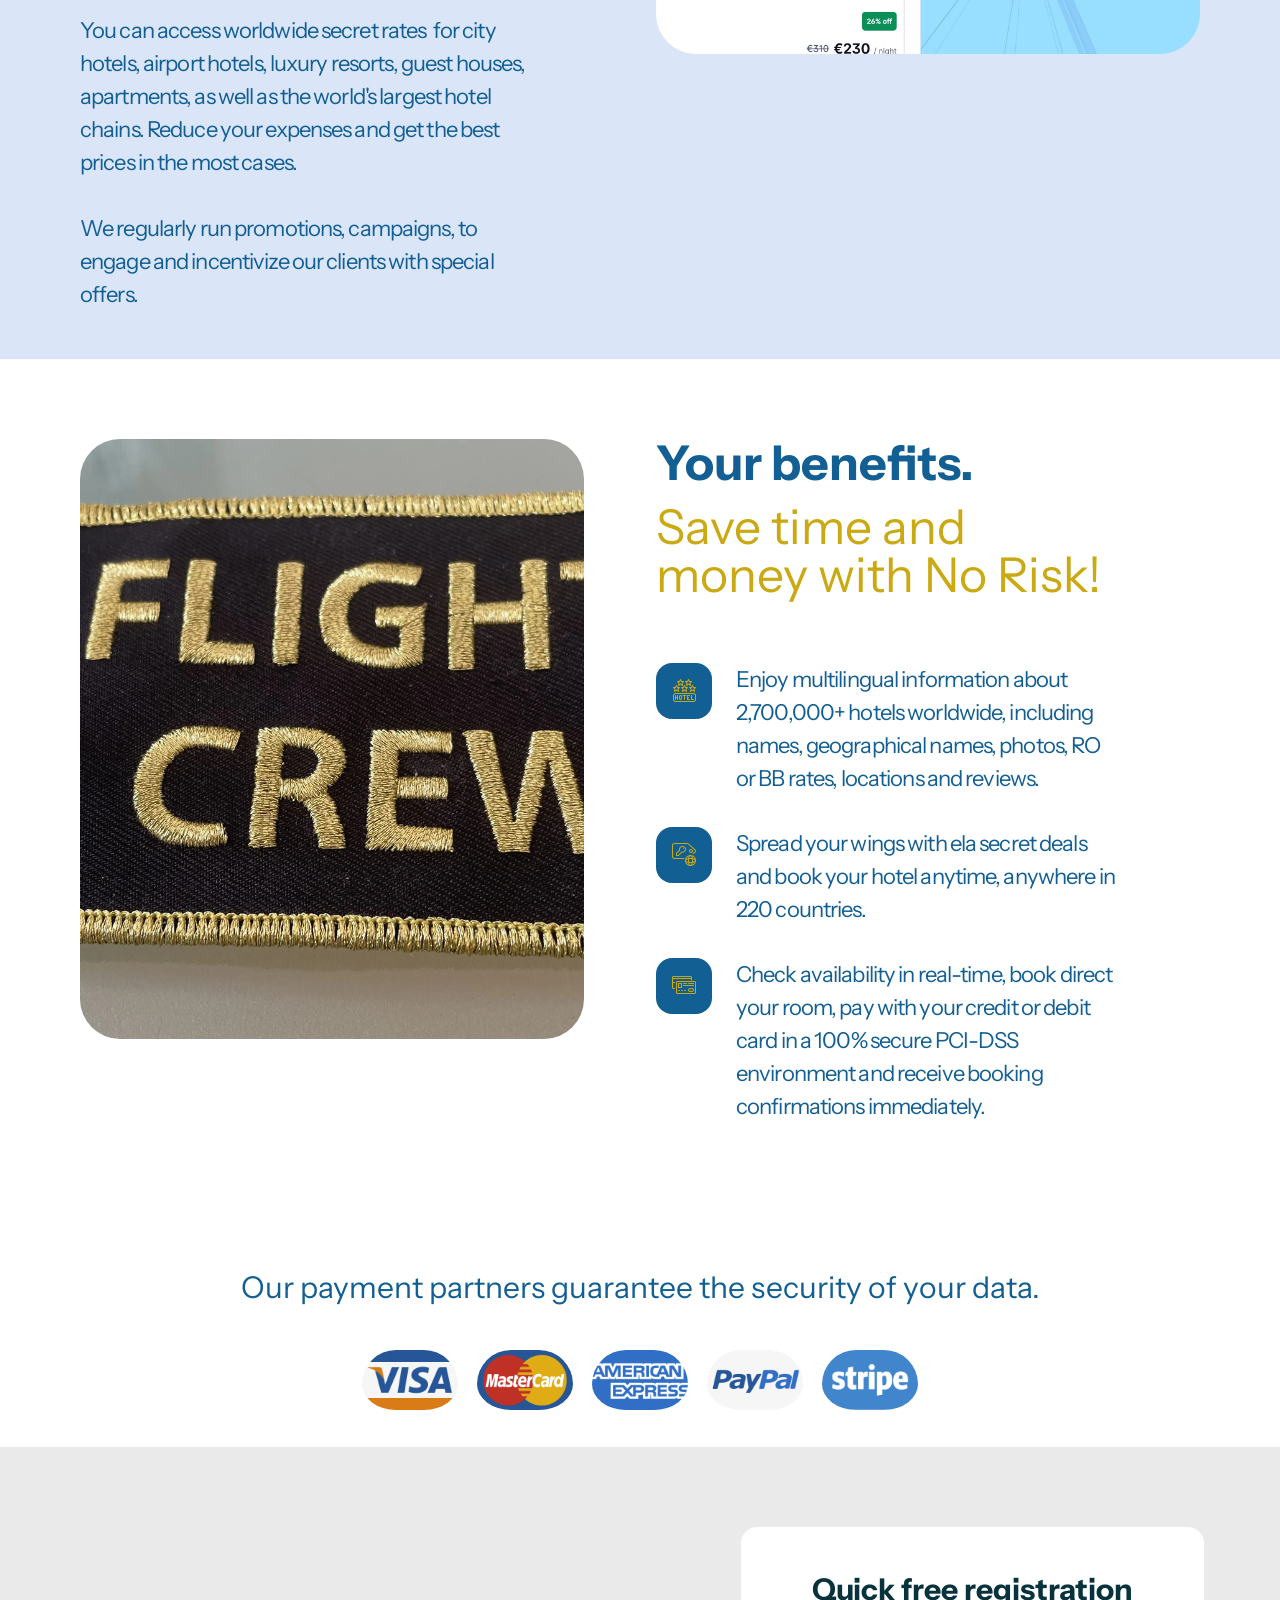
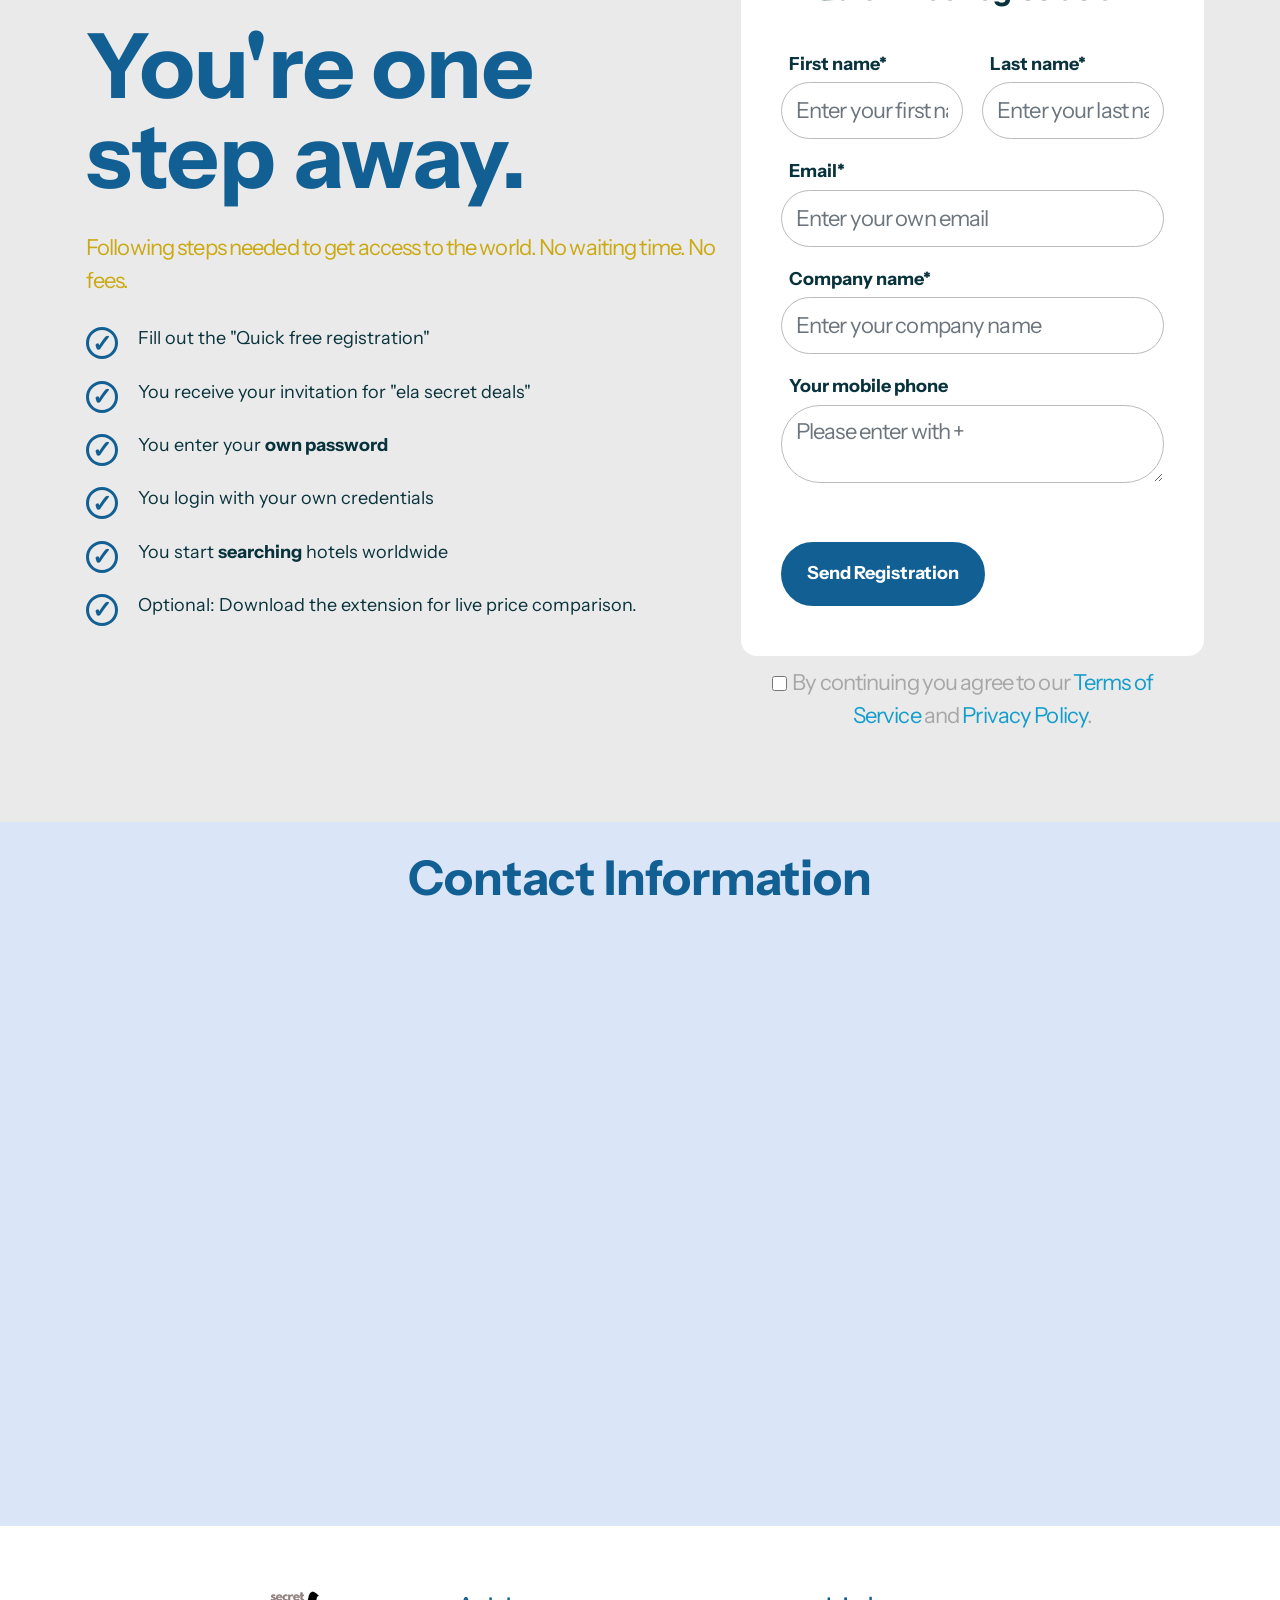
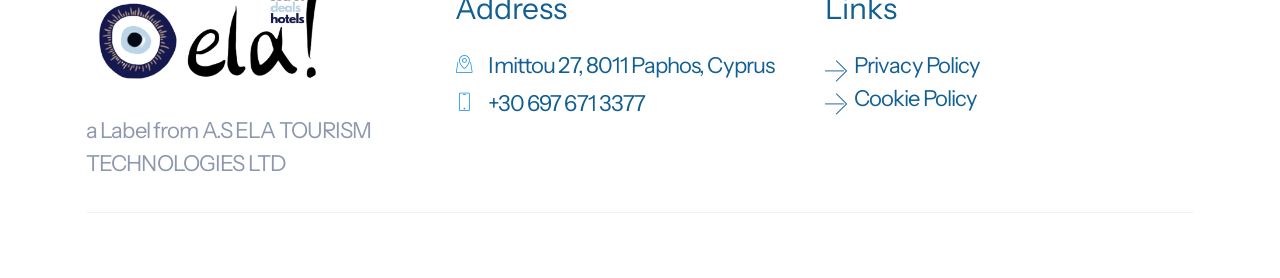
==== commit ec195f22: "create github pages" ====
--- a/index.html
+++ b/index.html
@@ -25,7 +25,7 @@
   <link rel="stylesheet" href="assets/theme/css/style.css">
   <link rel="preload" href="https://fonts.googleapis.com/css?family=Instrument+Sans:400,500,600,700,400i,500i,600i,700i&display=swap" as="style" onload="this.onload=null;this.rel='stylesheet'">
   <noscript><link rel="stylesheet" href="https://fonts.googleapis.com/css?family=Instrument+Sans:400,500,600,700,400i,500i,600i,700i&display=swap"></noscript>
-  <link rel="preload" as="style" href="assets/mobirise/css/mbr-additional.css?v=hpy2FN"><link rel="stylesheet" href="assets/mobirise/css/mbr-additional.css?v=hpy2FN" type="text/css">
+  <link rel="preload" as="style" href="assets/mobirise/css/mbr-additional.css?v=R5kc2R"><link rel="stylesheet" href="assets/mobirise/css/mbr-additional.css?v=R5kc2R" type="text/css">
 
   
   
@@ -97,8 +97,8 @@
     <div class="container-fluid">
 
         <div class="loop-container">
-            <div class="item display-2" data-linewords="→ via our partner Rate Hawk find your best deals in more than 2.7 million hotels worldwide and save money and time." data-direction="-1" data-speed="0.07"></div>
-            <div class="item display-2" data-linewords="→ via our partner Rate Hawk find your best deals in more than 2.7 million hotels worldwide and save money and time." data-direction="-1" data-speed="0.07"></div>
+            <div class="item display-2" data-linewords="→ find your best deals in more than 2.7 million hotels worldwide and save money and time." data-direction="-1" data-speed="0.07"></div>
+            <div class="item display-2" data-linewords="→ find your best deals in more than 2.7 million hotels worldwide and save money and time." data-direction="-1" data-speed="0.07"></div>
         </div>
 
     </div>
@@ -267,7 +267,7 @@
                 </div>
             </div>
             <div class="col-12 col-lg-5 mx-auto mbr-form" data-form-type="formoid">
-                <form action="https://mobirise.eu/" method="POST" class="mbr-form form-with-styler" data-form-title="Form Name"><input type="hidden" name="email" data-form-email="true" value="PkukXOzsSgLlX/kMgth/ry8Z2DrkJI6P5lKe56PRZ/+coP8hoz+km/hyUIe09uwHth2mZ80wQOFvRG2LEiZCeDdXbZoSEeSZygkrGDzZluAd6a/Z+MDOrRE2Yp0m7Z67.gi01alAoKEb4DgyB/Gmgk/oGJlfYzmqN7S5qmIw/hbA2OwTdUVHf1eXoDK8Xrcql3MZFYSDcxQGh/P5LDE6jp2I3aSNs7O6VAgsODBBzJfRLTpMY2A4hLacCW7k7q7vL">
+                <form action="https://mobirise.eu/" method="POST" class="mbr-form form-with-styler" data-form-title="Form Name"><input type="hidden" name="email" data-form-email="true" value="TudqpIem1H1NqFX+2atdi46mAOwUlsrS8GQzu79AZ5pODX2UxtfmvdlXFWXei7c9igrf5MnQC+Xyv3KHz+BhM81dVK0b4SFEXBq2ssbkqcMc99KHOa1bNq/Py9JeklaM.7KgRHmFAiU4IvxxNF+TYEPOpSYHL0hq1O7joDlrhdojpU6dk3cS3/T9GxC0JqNYs9D0Zcxz1cVQIWBiQgOlqmzggUNr+KdMLiTpqwbRpgeRT6gYswiWYJUi3ah9olir5">
                     <div class="row">
                         <div hidden="hidden" data-form-alert="" class="alert alert-success col-12">Thanks for filling out
                             the registration form! Your registration has been successfully! You can close now this mask.
